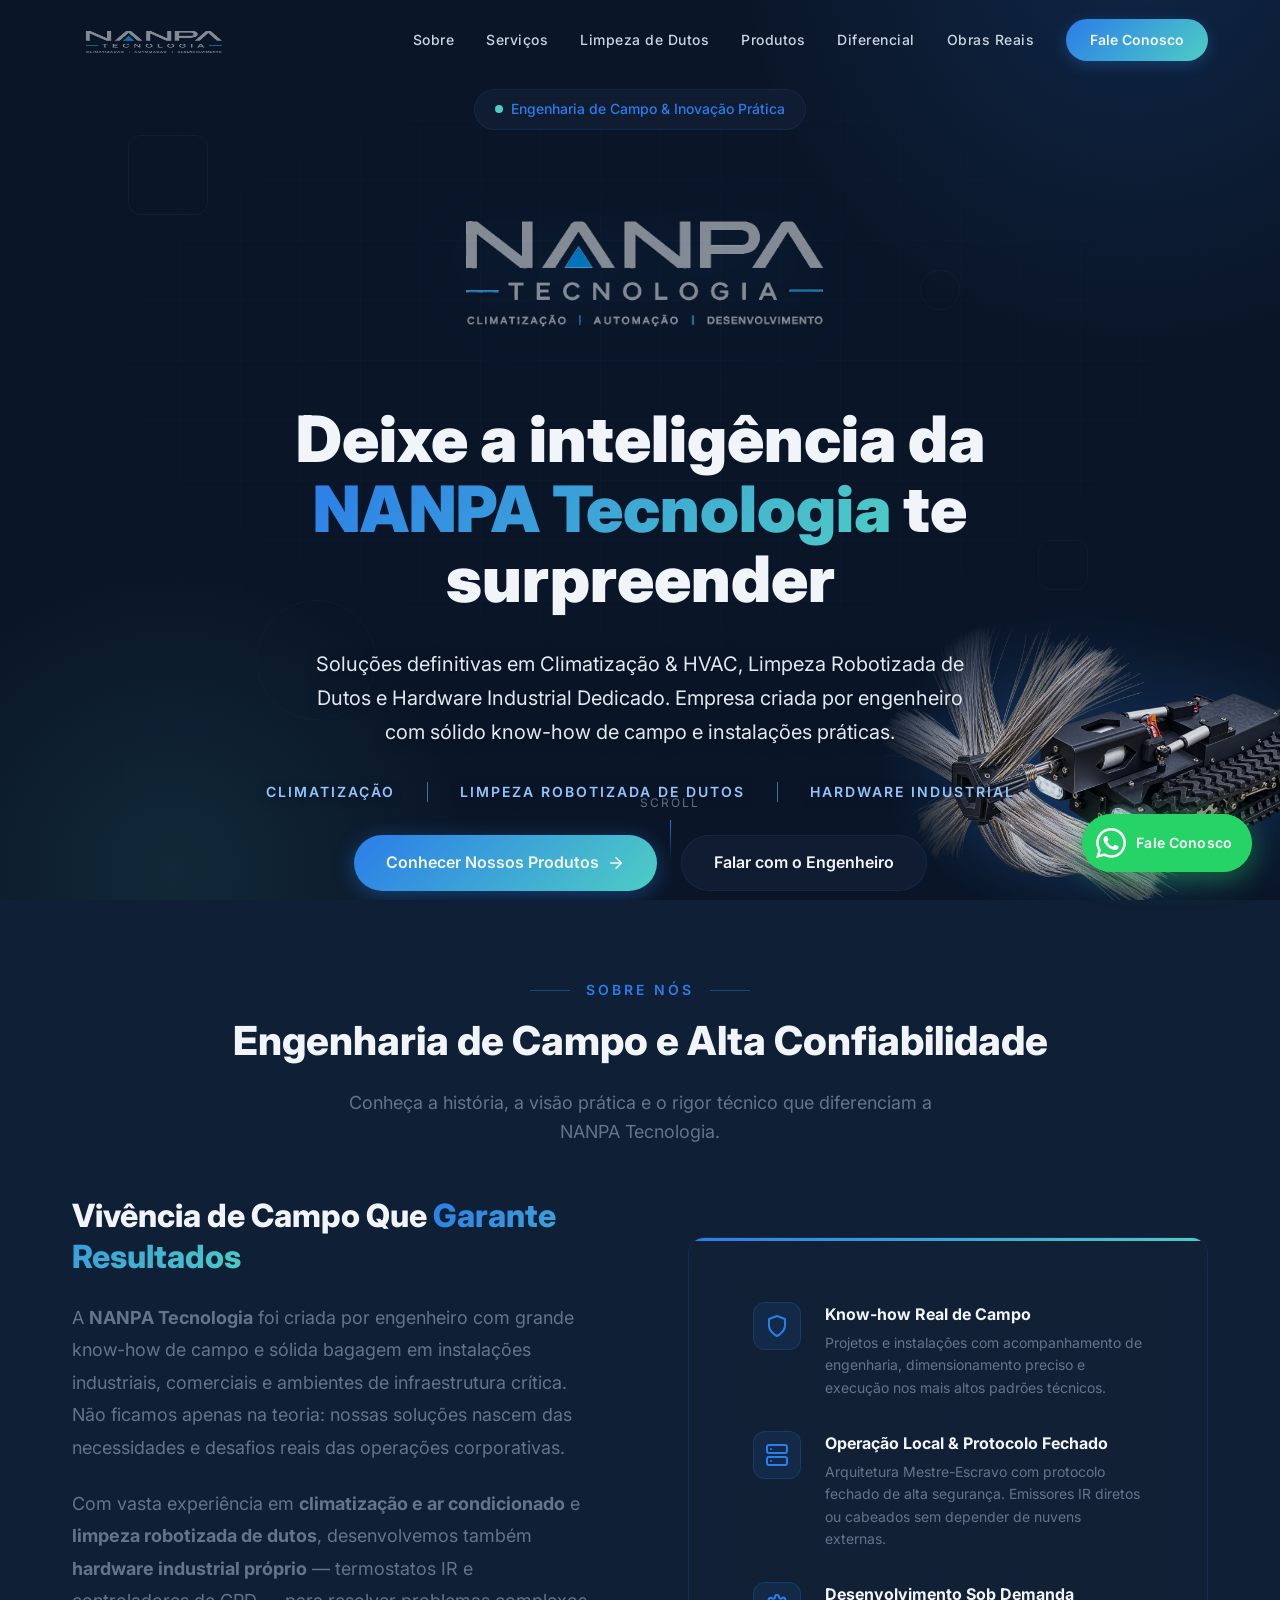
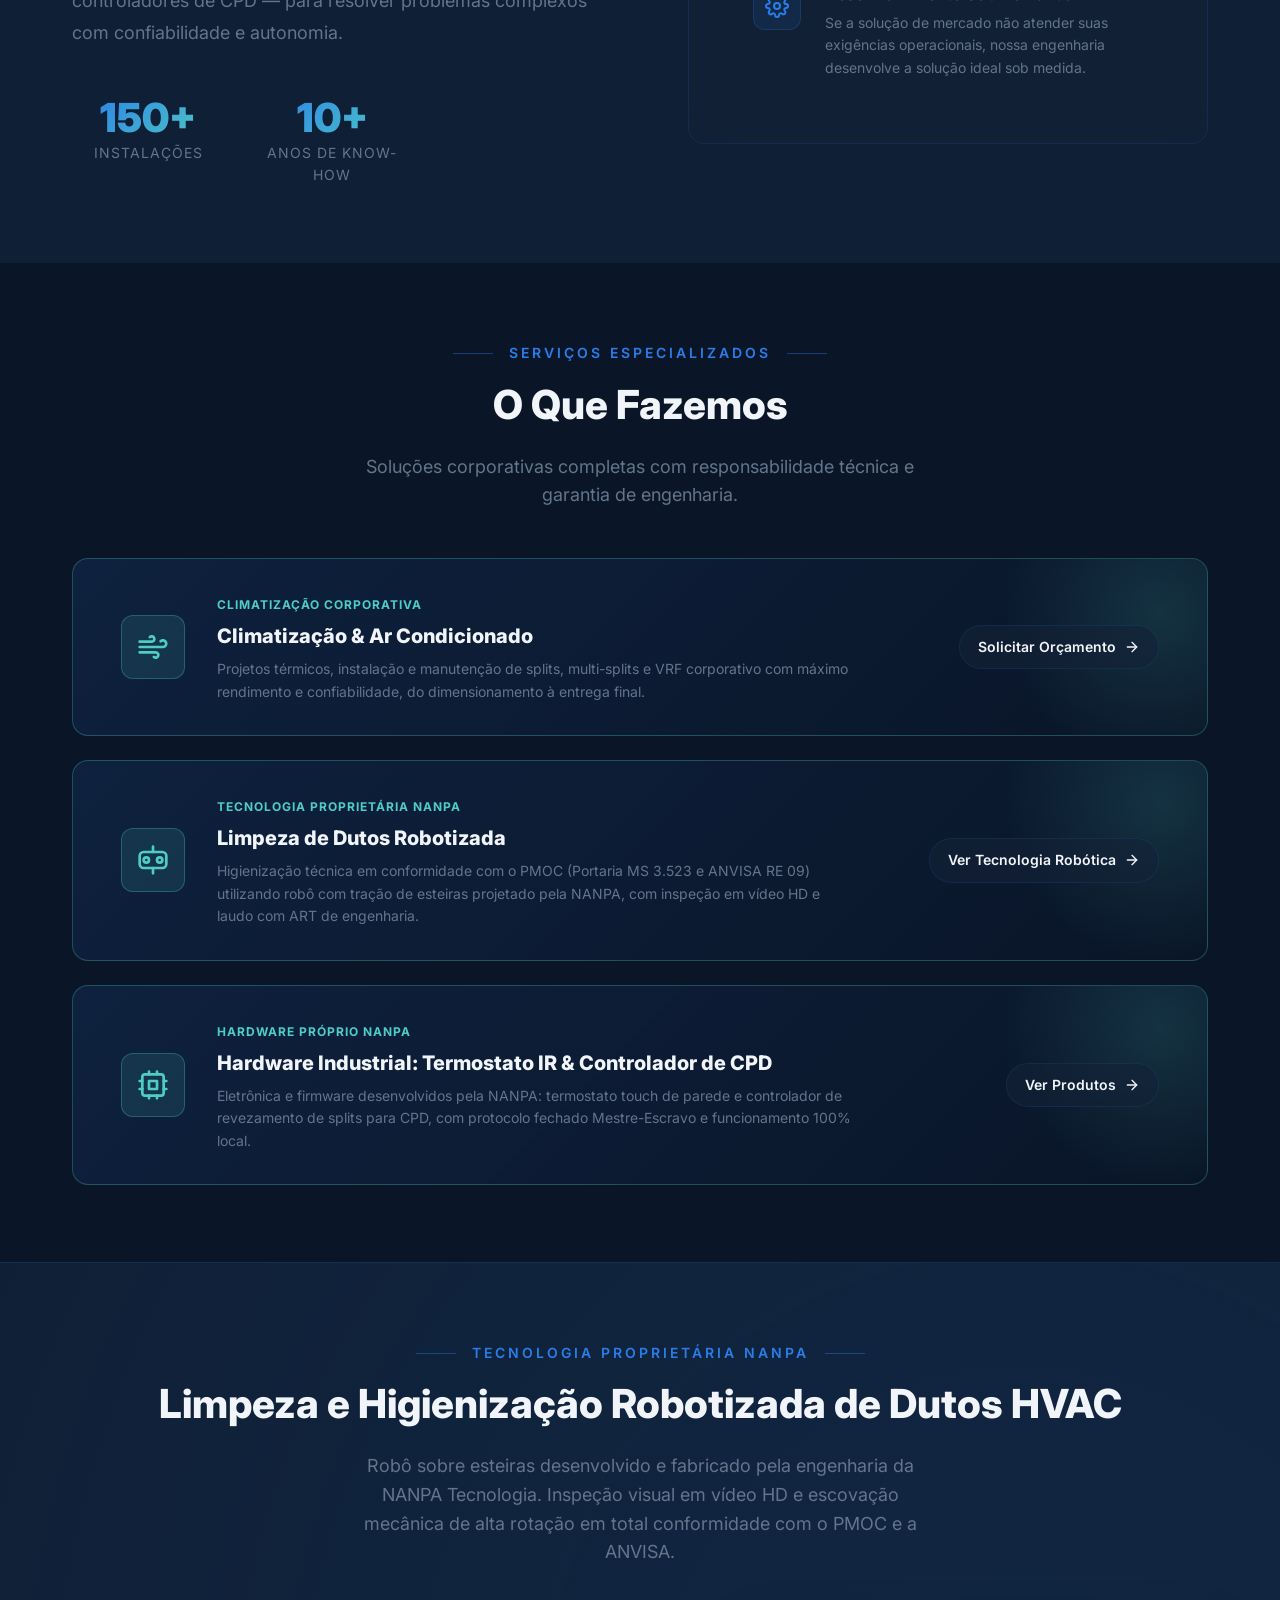
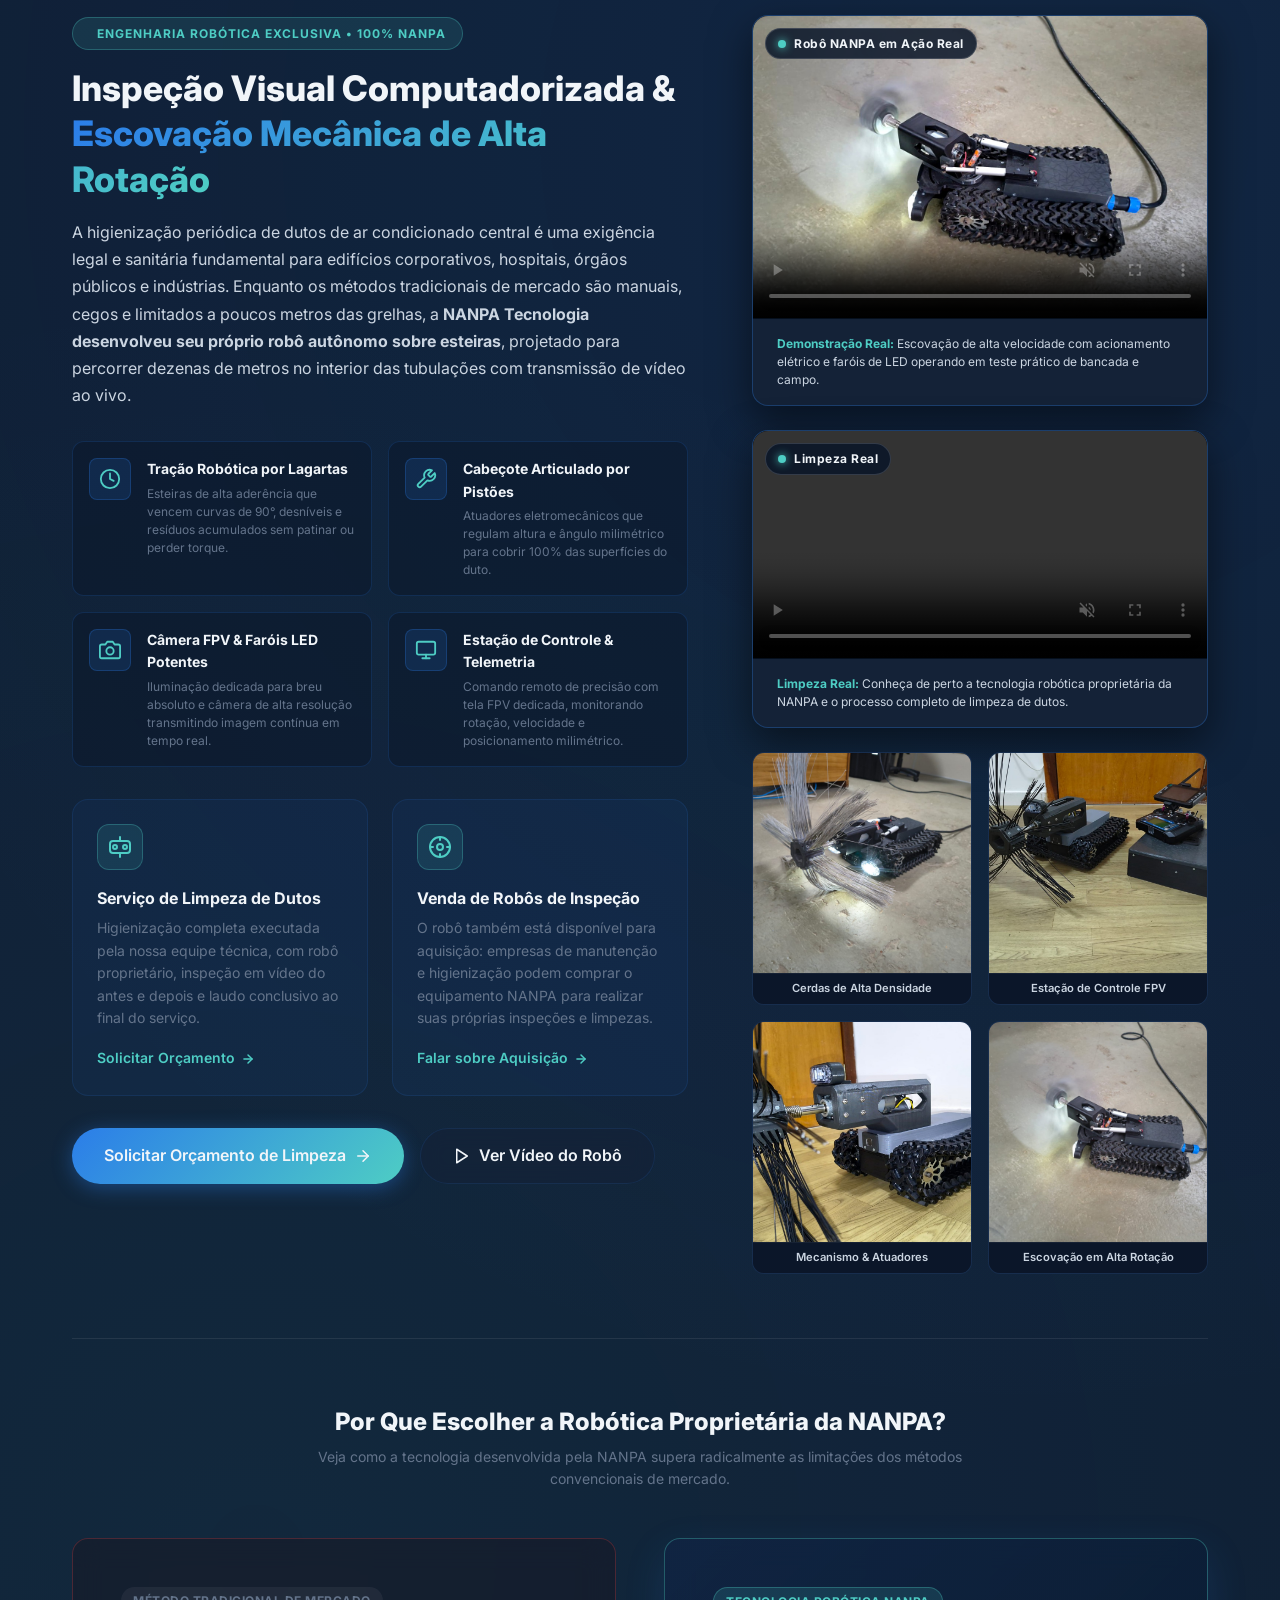
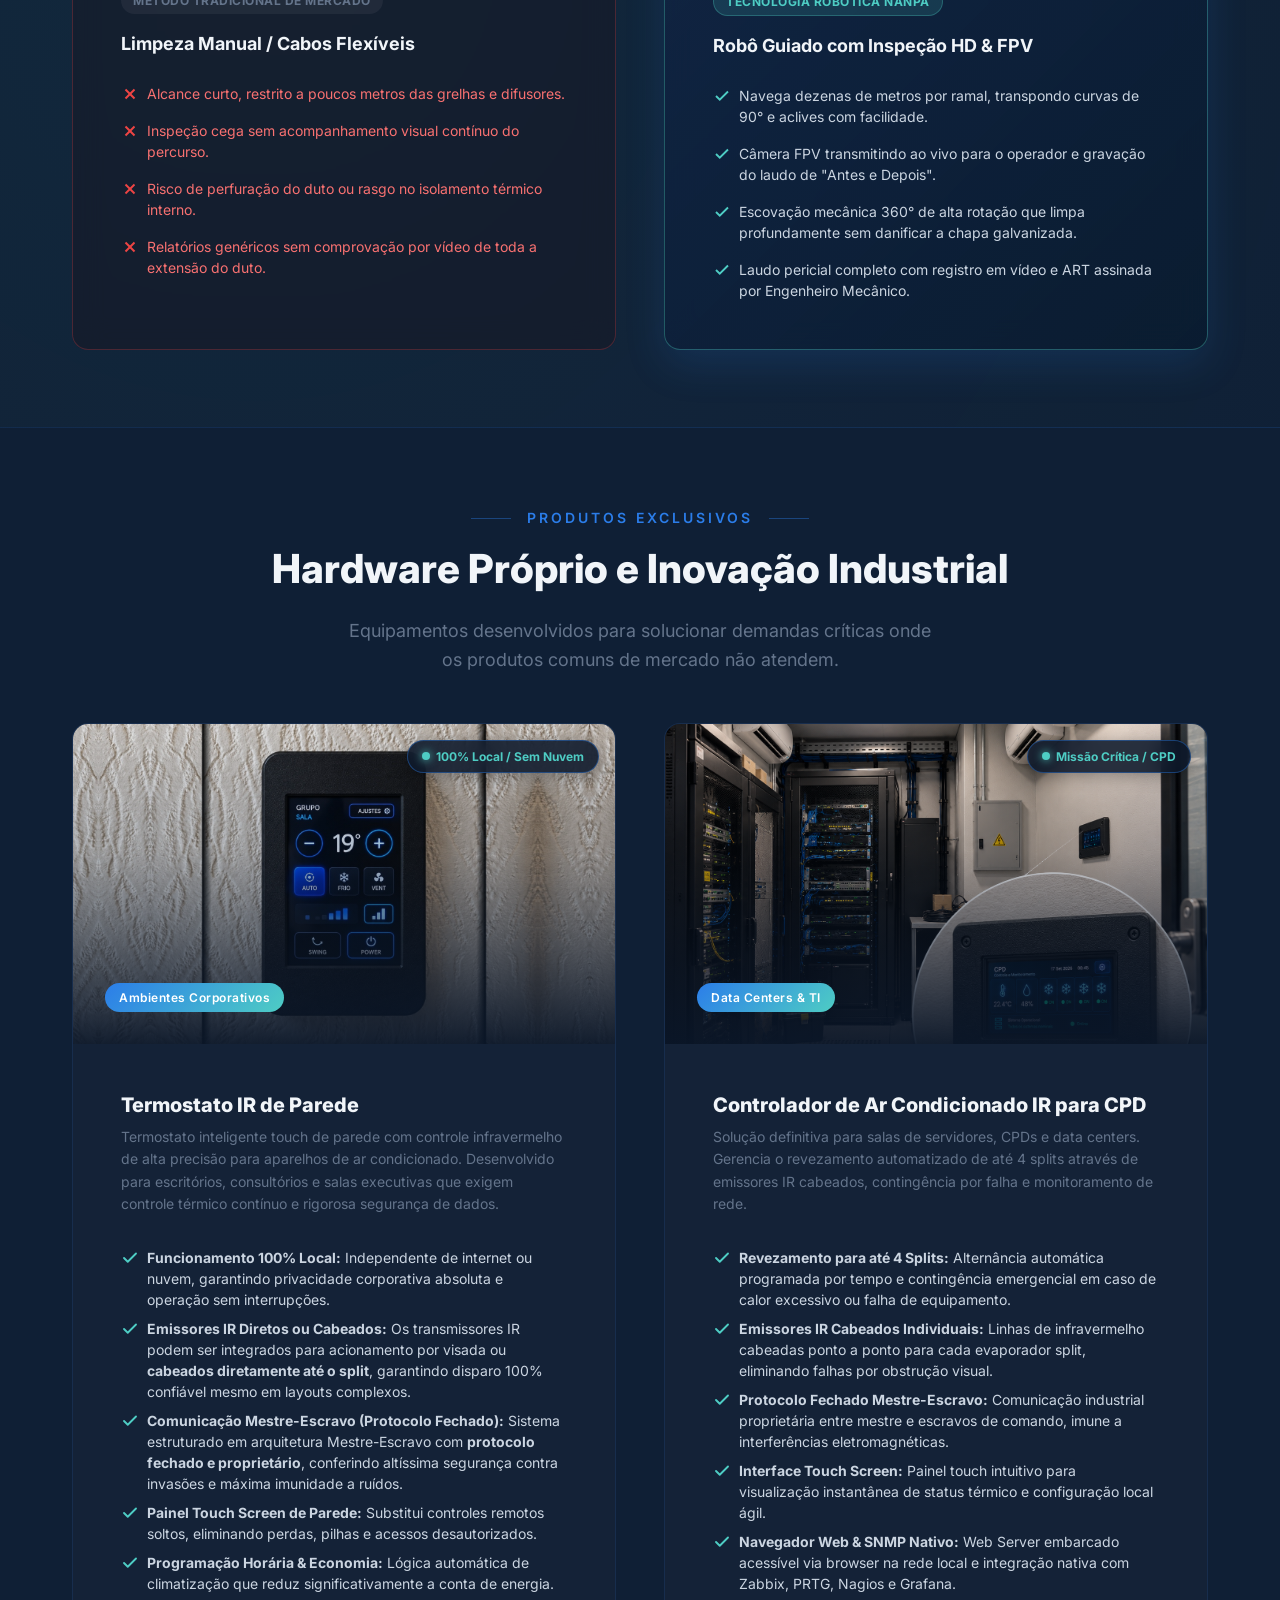
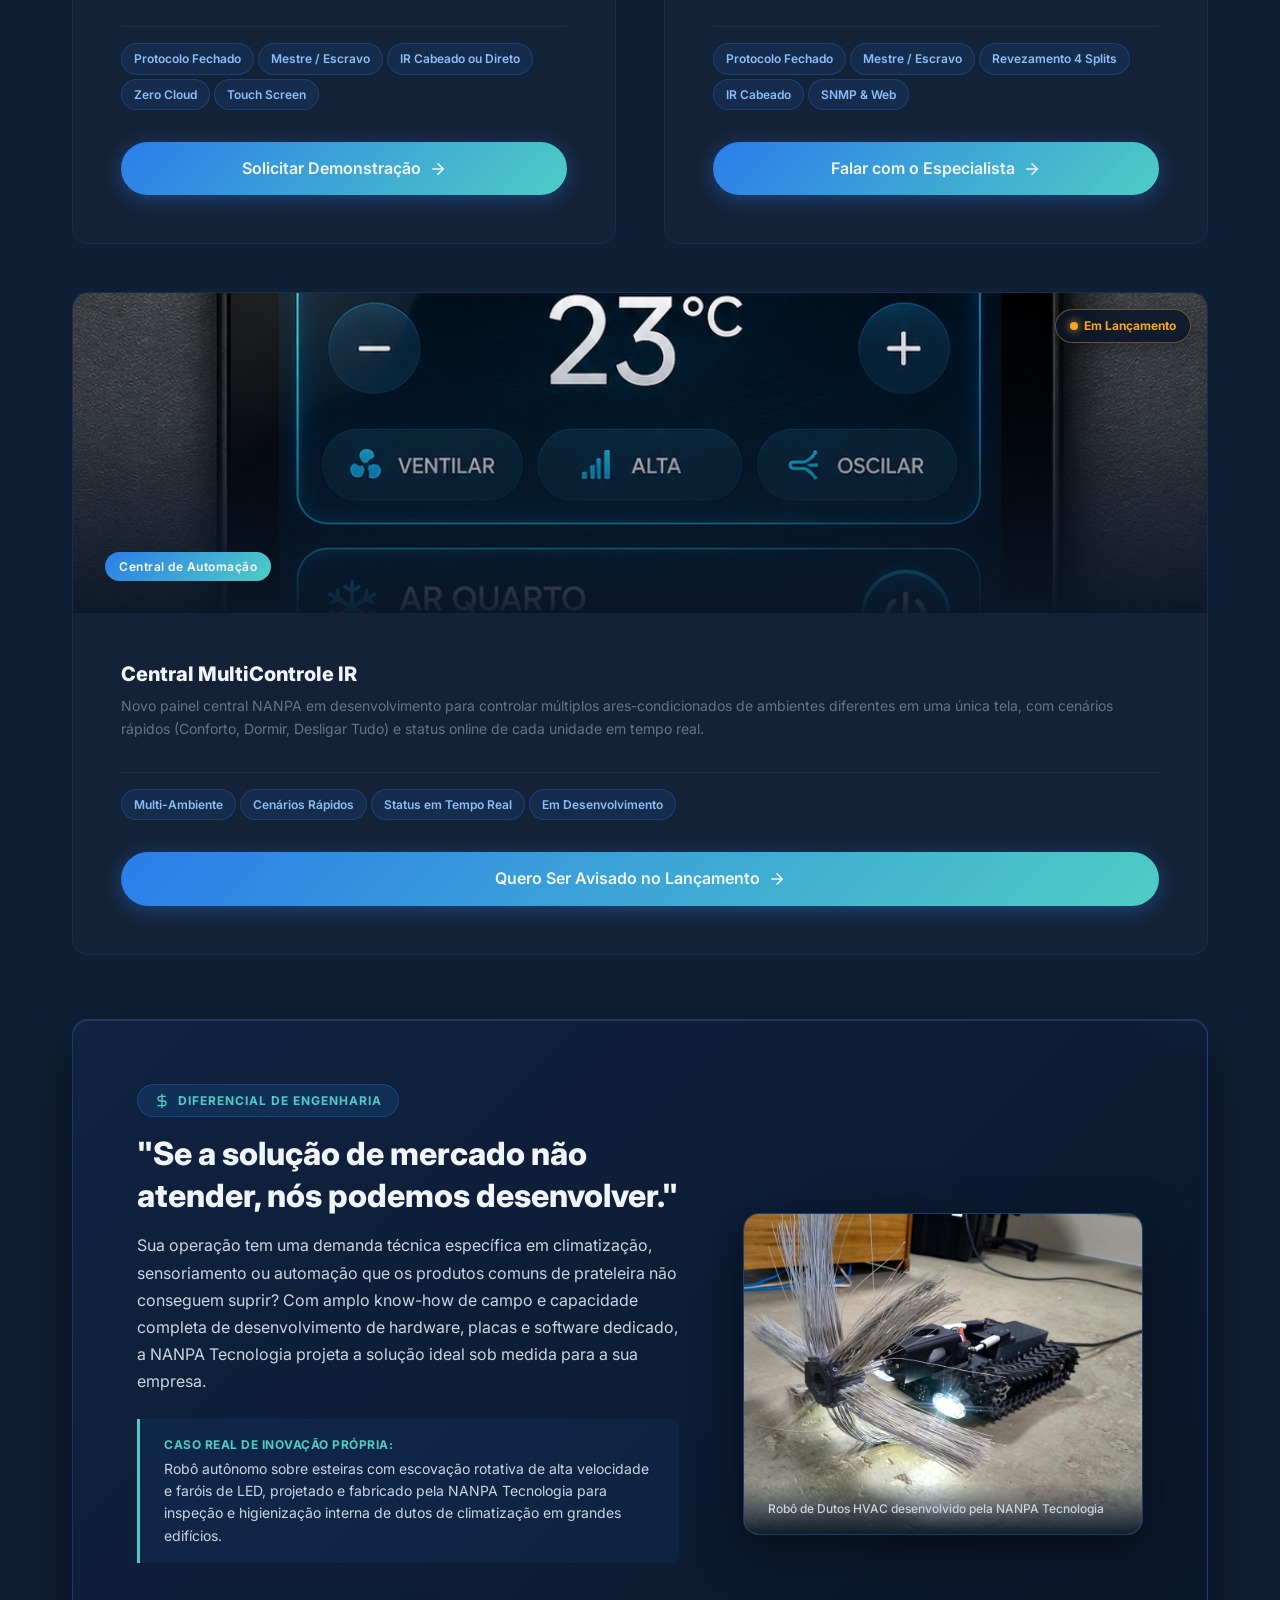
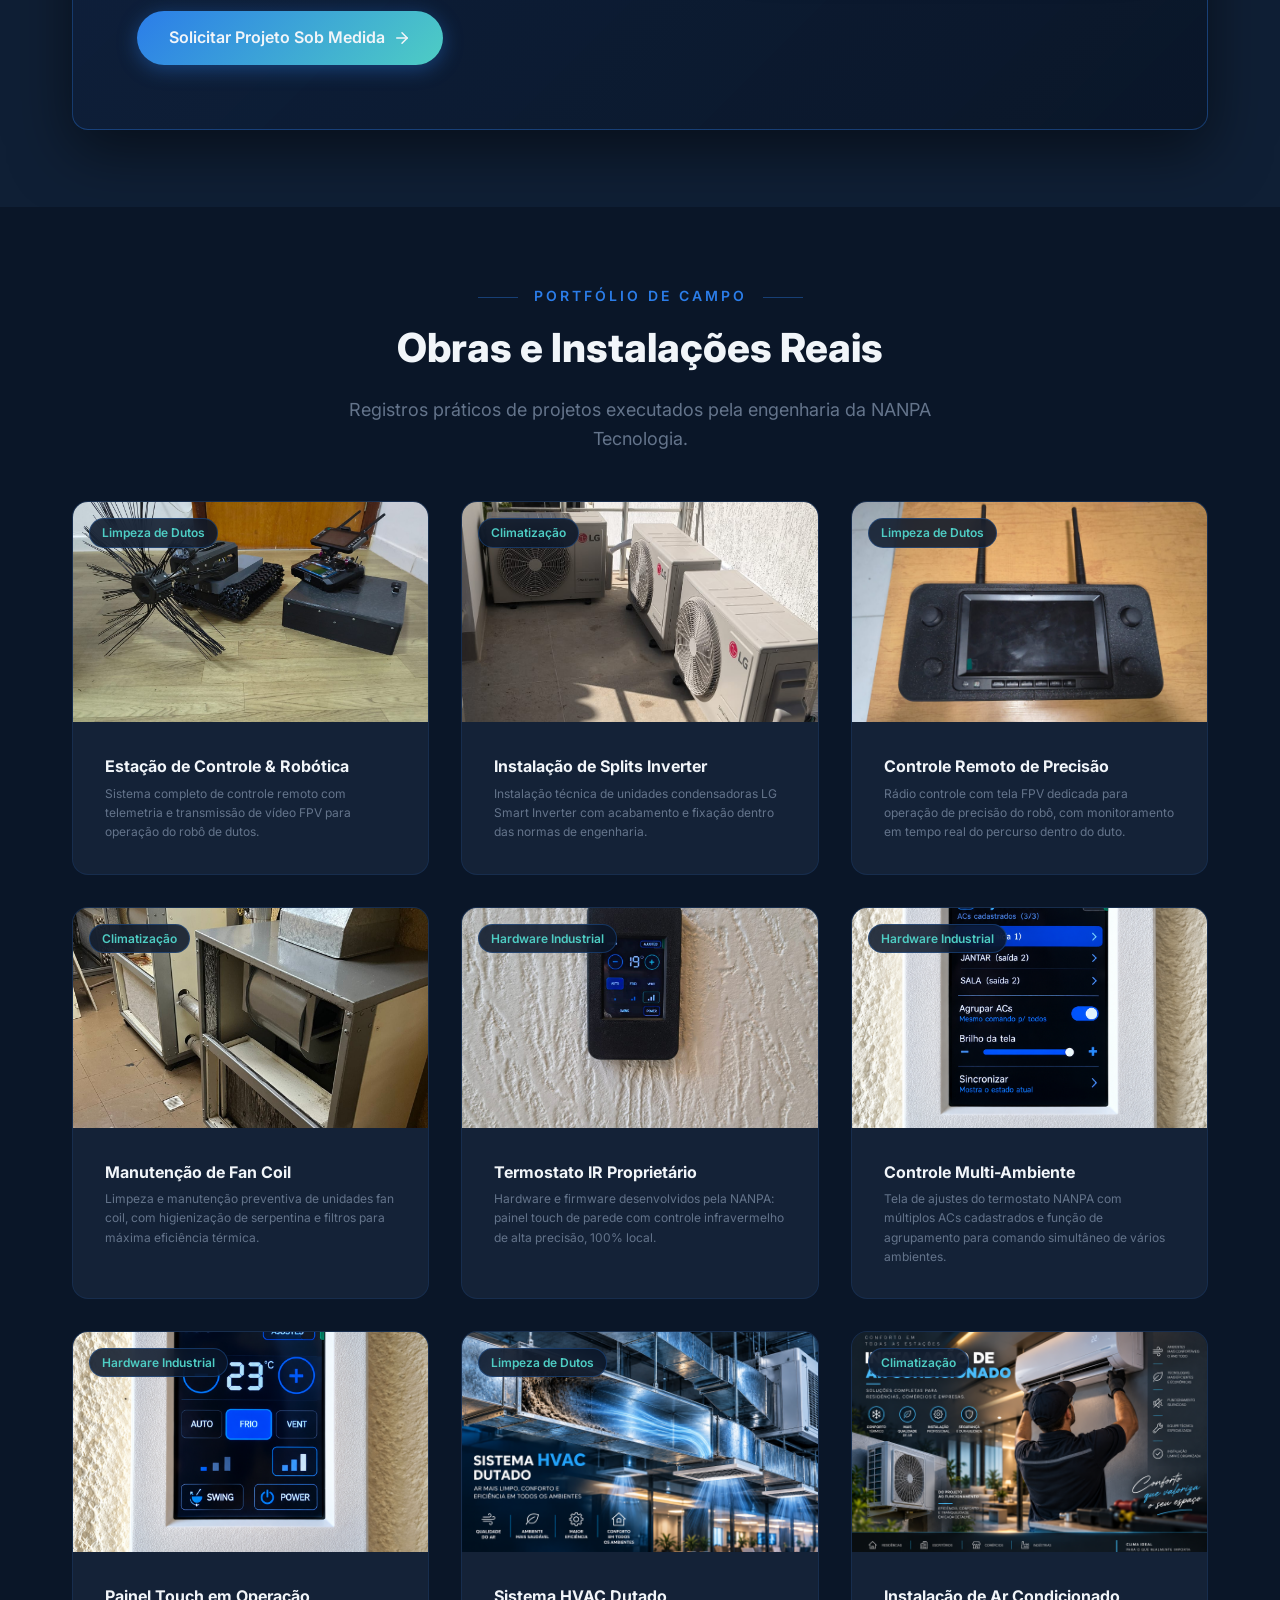
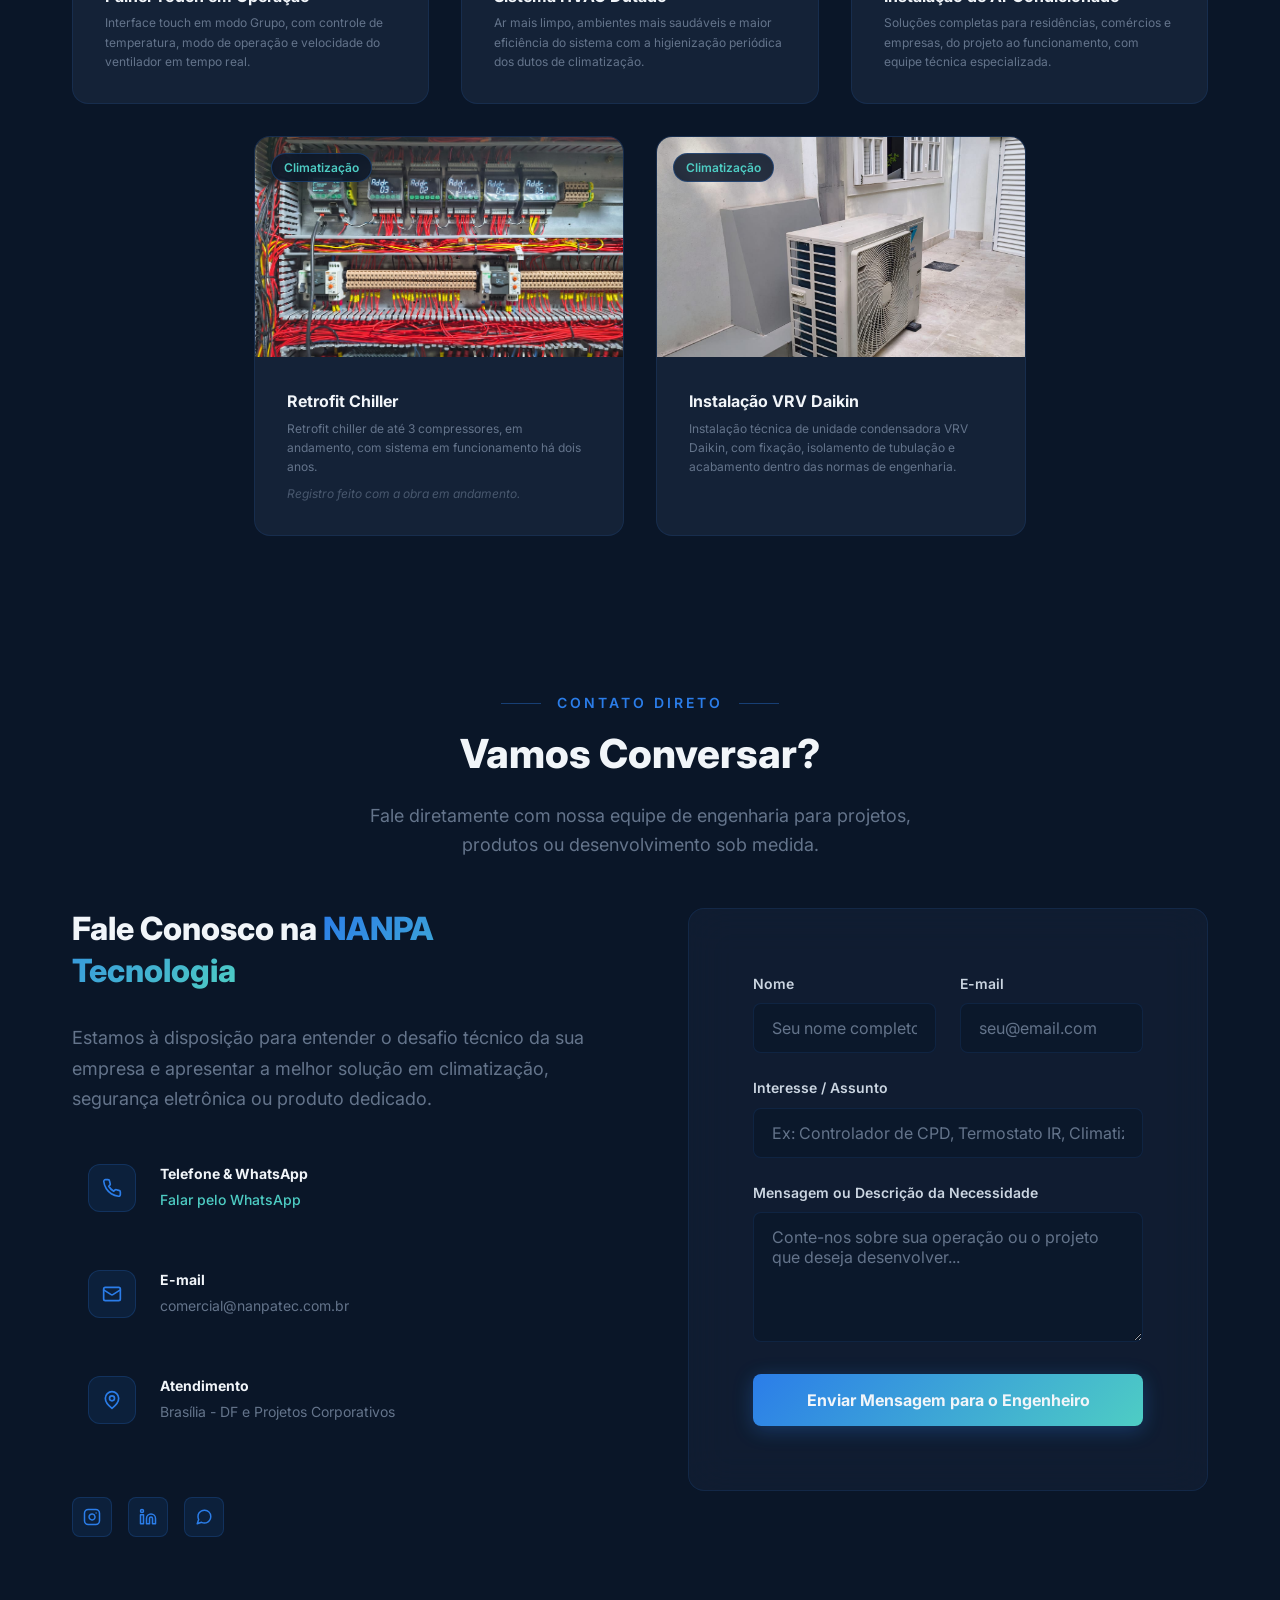
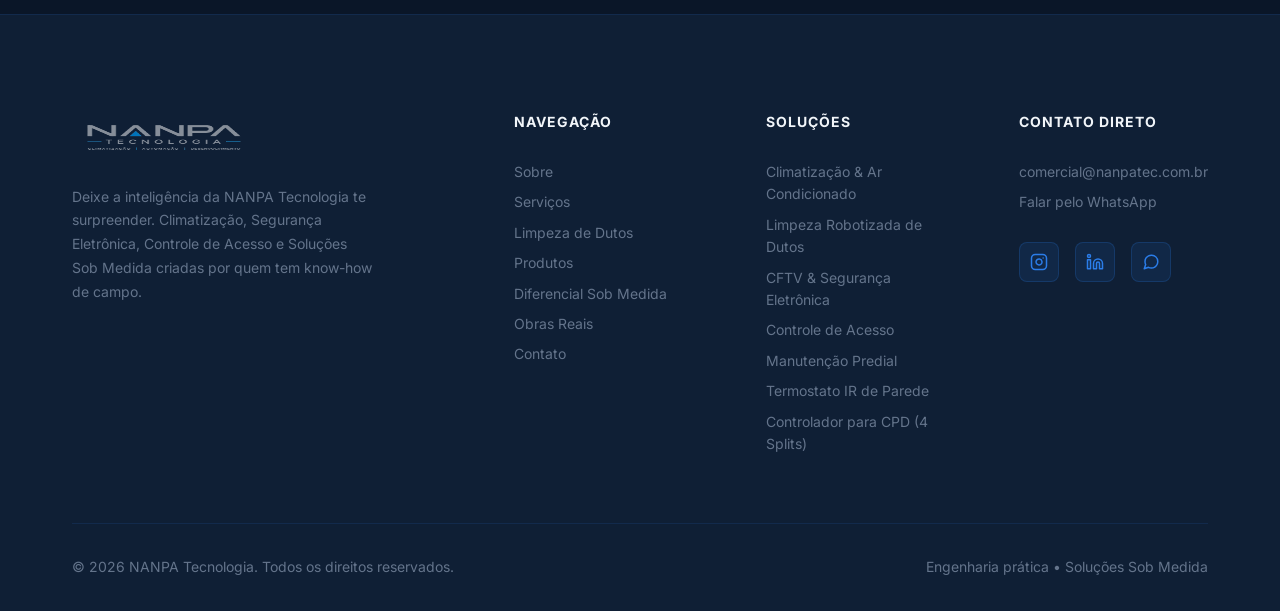
==== index.html @ 81ac4829 "fix: resolve clique no WhatsApp e garante recarregamento sem cache - index.html: adiciona cache-bust" ====
<!DOCTYPE html>
<html lang="pt-BR">
<head>
    <meta charset="UTF-8">
    <meta name="viewport" content="width=device-width, initial-scale=1.0">
    <title>NANPA Tecnologia | Climatização, Automação e Soluções Sob Medida</title>
    <meta name="description" content="NANPA Tecnologia — Climatização, Limpeza Robotizada de Dutos (PMOC), CFTV, Controle de Acesso, Automação Predial e Produtos Eletrônicos Dedicados. Soluções criadas por engenheiro com amplo know-how de campo.">
    <meta name="keywords" content="limpeza de dutos, limpeza robotizada de dutos, PMOC ar condicionado, higienização dutos ANVISA, climatização, termostato IR parede, revezamento split CPD, CFTV, controle de acesso, NANPA Tecnologia">

    <!-- Open Graph -->
    <meta property="og:title" content="NANPA Tecnologia | Climatização, Automação e Soluções Sob Medida">
    <meta property="og:description" content="Deixe a inteligência da NANPA Tecnologia te surpreender. Produtos dedicados e engenharia com know-how prático de campo.">
    <meta property="og:type" content="website">
    <meta property="og:image" content="assets/img/logo.png">

    <!-- Fonts -->
    <link rel="preconnect" href="https://fonts.googleapis.com">
    <link rel="preconnect" href="https://fonts.gstatic.com" crossorigin>
    <link href="https://fonts.googleapis.com/css2?family=Inter:wght@300;400;500;600;700;800;900&display=swap" rel="stylesheet">

    <!-- Favicon -->
    <link rel="icon" href="assets/img/logo.png" type="image/png">

    <!-- Google reCAPTCHA v3: a site key (pública) é lida pelo JS em tempo de execução.
         Substitua o valor abaixo pela sua site key real gerada no painel do Google.
         A SECRET KEY jamais deve aparecer aqui — ela vive apenas no servidor (whatsapp.env).
         Painel: https://www.google.com/recaptcha/admin → Create → reCAPTCHA v3
         Domínio a registrar: nanpatec.com.br -->
    <meta name="recaptcha-sitekey" content="6Lcwec4tAAAAAKurwTqKWwbZJPSHu0DMRDupl4bo">
    <link rel="preconnect" href="https://www.google.com" crossorigin>
    <link rel="preconnect" href="https://www.gstatic.com" crossorigin>
    <link rel="dns-prefetch" href="https://www.google.com">
    <link rel="dns-prefetch" href="https://www.gstatic.com">

    <!-- Stylesheet -->
    <link rel="stylesheet" href="css/style.css?v=2.2.0">
</head>
<body>

    <!-- ========== Navigation ========== -->
    <nav class="navbar" id="navbar">
        <div class="container">
            <a href="#hero" class="nav-logo">
                <img src="assets/img/logo_dark.png" alt="NANPA Tecnologia" width="160" height="45">
            </a>
            <div class="nav-menu" id="nav-menu">
                <a href="#sobre" class="nav-link">Sobre</a>
                <a href="#servicos" class="nav-link">Serviços</a>
                <a href="#limpeza-dutos" class="nav-link">Limpeza de Dutos</a>
                <a href="#produtos" class="nav-link">Produtos</a>
                <a href="#diferencial" class="nav-link">Diferencial</a>
                <a href="#obras" class="nav-link">Obras Reais</a>
                <a href="#contato" class="nav-cta">Fale Conosco</a>
            </div>
            <button class="nav-toggle" id="nav-toggle" aria-label="Abrir menu de navegação">
                <span></span>
                <span></span>
                <span></span>
            </button>
        </div>
    </nav>

    <!-- ========== Hero ========== -->
    <section class="hero" id="hero">
        <div class="hero-bg">
            <div class="hero-grid"></div>
        </div>
        <div class="hero-shapes">
            <div class="hero-shape"></div>
            <div class="hero-shape"></div>
            <div class="hero-shape"></div>
            <div class="hero-shape"></div>
        </div>
        <div class="hero-robot">
            <img src="assets/img/robo_duto_cutout.png" alt="Robô de Limpeza de Dutos NANPA Tecnologia" loading="eager">
        </div>
        <div class="container">
            <div class="hero-badge">
                <span class="dot"></span>
                Engenharia de Campo & Inovação Prática
            </div>
            <img src="assets/img/logo_dark.png" alt="NANPA Tecnologia" class="hero-logo">
            <h1>Deixe a inteligência da <span class="gradient-text">NANPA Tecnologia</span> te surpreender</h1>
            <p class="hero-subtitle">Soluções definitivas em Climatização & HVAC, Limpeza Robotizada de Dutos e Hardware Industrial Dedicado. Empresa criada por engenheiro com sólido know-how de campo e instalações práticas.</p>
            <div class="hero-services">
                <span>Climatização</span>
                <span class="divider"></span>
                <span>Limpeza Robotizada de Dutos</span>
                <span class="divider"></span>
                <span>Hardware Industrial</span>
            </div>
            <div class="hero-cta-group">
                <a href="#produtos" class="btn btn-primary">
                    <span>Conhecer Nossos Produtos</span>
                    <svg viewBox="0 0 24 24" width="18" height="18" fill="none" stroke="currentColor" stroke-width="2" stroke-linecap="round" stroke-linejoin="round"><path d="M5 12h14"/><path d="m12 5 7 7-7 7"/></svg>
                </a>
                <a href="#contato" class="btn btn-outline">Falar com o Engenheiro</a>
            </div>
        </div>
        <div class="hero-scroll">
            <span>Scroll</span>
            <div class="scroll-line"></div>
        </div>
    </section>

    <!-- ========== Marcas Integradas ========== -->
    <!-- ========== About ========== -->
    <section class="about section" id="sobre">
        <div class="container">
            <div class="section-header reveal">
                <span class="section-label">Sobre Nós</span>
                <h2 class="section-title">Engenharia de Campo e Alta Confiabilidade</h2>
                <p class="section-subtitle">Conheça a história, a visão prática e o rigor técnico que diferenciam a NANPA Tecnologia.</p>
            </div>
            <div class="about-grid">
                <div class="about-content reveal-left">
                    <h3>Vivência de Campo Que <span class="gradient-text">Garante Resultados</span></h3>
                    <p>A <strong>NANPA Tecnologia</strong> foi criada por engenheiro com grande know-how de campo e sólida bagagem em instalações industriais, comerciais e ambientes de infraestrutura crítica. Não ficamos apenas na teoria: nossas soluções nascem das necessidades e desafios reais das operações corporativas.</p>
                    <p>Com vasta experiência em <strong>climatização e ar condicionado</strong> e <strong>limpeza robotizada de dutos</strong>, desenvolvemos também <strong>hardware industrial próprio</strong> — termostatos IR e controladores de CPD — para resolver problemas complexos com confiabilidade e autonomia.</p>
                    <div class="about-stats">
                        <div class="stat-item">
                            <div class="stat-number" data-target="150" data-suffix="+">0</div>
                            <div class="stat-label">Instalações</div>
                        </div>
                        <div class="stat-item">
                            <div class="stat-number" data-target="10" data-suffix="+">0</div>
                            <div class="stat-label">Anos de Know-how</div>
                        </div>
                    </div>
                </div>
                <div class="about-visual reveal-right">
                    <div class="about-card">
                        <div class="about-features">
                            <div class="about-feature">
                                <div class="about-feature-icon">
                                    <!-- Shield icon -->
                                    <svg viewBox="0 0 24 24" fill="none" stroke="currentColor" stroke-width="2" stroke-linecap="round" stroke-linejoin="round"><path d="M12 22s8-4 8-10V5l-8-3-8 3v7c0 6 8 10 8 10z"/></svg>
                                </div>
                                <div>
                                    <h4>Know-how Real de Campo</h4>
                                    <p>Projetos e instalações com acompanhamento de engenharia, dimensionamento preciso e execução nos mais altos padrões técnicos.</p>
                                </div>
                            </div>
                            <div class="about-feature">
                                <div class="about-feature-icon">
                                    <!-- Server / Local icon -->
                                    <svg viewBox="0 0 24 24" fill="none" stroke="currentColor" stroke-width="2" stroke-linecap="round" stroke-linejoin="round"><rect x="2" y="2" width="20" height="8" rx="2" ry="2"/><rect x="2" y="14" width="20" height="8" rx="2" ry="2"/><line x1="6" y1="6" x2="6.01" y2="6"/><line x1="6" y1="18" x2="6.01" y2="18"/></svg>
                                </div>
                                <div>
                                    <h4>Operação Local & Protocolo Fechado</h4>
                                    <p>Arquitetura Mestre-Escravo com protocolo fechado de alta segurança. Emissores IR diretos ou cabeados sem depender de nuvens externas.</p>
                                </div>
                            </div>
                            <div class="about-feature">
                                <div class="about-feature-icon">
                                    <!-- Custom Engineering icon -->
                                    <svg viewBox="0 0 24 24" fill="none" stroke="currentColor" stroke-width="2" stroke-linecap="round" stroke-linejoin="round"><circle cx="12" cy="12" r="3"/><path d="M19.4 15a1.65 1.65 0 0 0 .33 1.82l.06.06a2 2 0 0 1 0 2.83 2 2 0 0 1-2.83 0l-.06-.06a1.65 1.65 0 0 0-1.82-.33 1.65 1.65 0 0 0-1 1.51V21a2 2 0 0 1-2 2 2 2 0 0 1-2-2v-.09A1.65 1.65 0 0 0 9 19.4a1.65 1.65 0 0 0-1.82.33l-.06.06a2 2 0 0 1-2.83 0 2 2 0 0 1 0-2.83l.06-.06a1.65 1.65 0 0 0 .33-1.82 1.65 1.65 0 0 0-1.51-1H3a2 2 0 0 1-2-2 2 2 0 0 1 2-2h.09A1.65 1.65 0 0 0 4.6 9a1.65 1.65 0 0 0-.33-1.82l-.06-.06a2 2 0 0 1 0-2.83 2 2 0 0 1 2.83 0l.06.06a1.65 1.65 0 0 0 1.82.33H9a1.65 1.65 0 0 0 1-1.51V3a2 2 0 0 1 2-2 2 2 0 0 1 2 2v.09a1.65 1.65 0 0 0 1 1.51 1.65 1.65 0 0 0 1.82-.33l.06-.06a2 2 0 0 1 2.83 0 2 2 0 0 1 0 2.83l-.06.06a1.65 1.65 0 0 0-.33 1.82V9a1.65 1.65 0 0 0 1.51 1H21a2 2 0 0 1 2 2 2 2 0 0 1-2 2h-.09a1.65 1.65 0 0 0-1.51 1z"/></svg>
                                </div>
                                <div>
                                    <h4>Desenvolvimento Sob Demanda</h4>
                                    <p>Se a solução de mercado não atender suas exigências operacionais, nossa engenharia desenvolve a solução ideal sob medida.</p>
                                </div>
                            </div>
                        </div>
                    </div>
                </div>
            </div>
        </div>
    </section>

    <!-- ========== Services ========== -->
    <section class="section" id="servicos">
        <div class="container">
            <div class="section-header reveal">
                <span class="section-label">Serviços Especializados</span>
                <h2 class="section-title">O Que Fazemos</h2>
                <p class="section-subtitle">Soluções corporativas completas com responsabilidade técnica e garantia de engenharia.</p>
            </div>
            <!-- Climatização — Banner de Destaque -->
            <a href="#contato" class="service-featured reveal">
                <div class="service-featured-icon">
                    <svg viewBox="0 0 24 24" fill="none" stroke="currentColor" stroke-width="2" stroke-linecap="round" stroke-linejoin="round">
                        <path d="M17.7 7.7a2.5 2.5 0 1 1 1.8 4.3H2"/>
                        <path d="M9.6 4.6A2 2 0 1 1 11 8H2"/>
                        <path d="M12.6 19.4A2 2 0 1 0 14 16H2"/>
                    </svg>
                </div>
                <div class="service-featured-content">
                    <span class="service-featured-label">Climatização Corporativa</span>
                    <h3>Climatização & Ar Condicionado</h3>
                    <p>Projetos térmicos, instalação e manutenção de splits, multi-splits e VRF corporativo com máximo rendimento e confiabilidade, do dimensionamento à entrega final.</p>
                </div>
                <div class="service-featured-arrow">
                    <span>Solicitar Orçamento</span>
                    <svg viewBox="0 0 24 24" width="16" height="16" fill="none" stroke="currentColor" stroke-width="2" stroke-linecap="round" stroke-linejoin="round"><path d="M5 12h14"/><path d="m12 5 7 7-7 7"/></svg>
                </div>
            </a>

            <!-- Limpeza Robotizada de Dutos (PMOC) — Banner de Destaque -->
            <a href="#limpeza-dutos" class="service-featured reveal">
                <div class="service-featured-icon">
                    <svg viewBox="0 0 24 24" fill="none" stroke="currentColor" stroke-width="2" stroke-linecap="round" stroke-linejoin="round">
                        <rect x="2" y="6" width="20" height="12" rx="3"/>
                        <circle cx="7" cy="12" r="2"/>
                        <circle cx="17" cy="12" r="2"/>
                        <path d="M12 2v4M12 18v4"/>
                    </svg>
                </div>
                <div class="service-featured-content">
                    <span class="service-featured-label">Tecnologia Proprietária NANPA</span>
                    <h3>Limpeza de Dutos Robotizada</h3>
                    <p>Higienização técnica em conformidade com o PMOC (Portaria MS 3.523 e ANVISA RE 09) utilizando robô com tração de esteiras projetado pela NANPA, com inspeção em vídeo HD e laudo com ART de engenharia.</p>
                </div>
                <div class="service-featured-arrow">
                    <span>Ver Tecnologia Robótica</span>
                    <svg viewBox="0 0 24 24" width="16" height="16" fill="none" stroke="currentColor" stroke-width="2" stroke-linecap="round" stroke-linejoin="round"><path d="M5 12h14"/><path d="m12 5 7 7-7 7"/></svg>
                </div>
            </a>

            <!-- Hardware Industrial — Banner de Destaque -->
            <a href="#produtos" class="service-featured reveal">
                <div class="service-featured-icon">
                    <svg viewBox="0 0 24 24" fill="none" stroke="currentColor" stroke-width="2" stroke-linecap="round" stroke-linejoin="round">
                        <rect x="4" y="4" width="16" height="16" rx="2"/>
                        <rect x="9" y="9" width="6" height="6"/>
                        <path d="M9 2v2M15 2v2M9 20v2M15 20v2M2 9h2M2 15h2M20 9h2M20 15h2"/>
                    </svg>
                </div>
                <div class="service-featured-content">
                    <span class="service-featured-label">Hardware Próprio NANPA</span>
                    <h3>Hardware Industrial: Termostato IR & Controlador de CPD</h3>
                    <p>Eletrônica e firmware desenvolvidos pela NANPA: termostato touch de parede e controlador de revezamento de splits para CPD, com protocolo fechado Mestre-Escravo e funcionamento 100% local.</p>
                </div>
                <div class="service-featured-arrow">
                    <span>Ver Produtos</span>
                    <svg viewBox="0 0 24 24" width="16" height="16" fill="none" stroke="currentColor" stroke-width="2" stroke-linecap="round" stroke-linejoin="round"><path d="M5 12h14"/><path d="m12 5 7 7-7 7"/></svg>
                </div>
            </a>
        </div>
    </section>

    <!-- ========== Limpeza de Dutos Robotizada ========== -->
    <section class="duct-cleaning-section section" id="limpeza-dutos">
        <div class="container">
            <div class="section-header reveal">
                <span class="section-label">Tecnologia Proprietária NANPA</span>
                <h2 class="section-title">Limpeza e Higienização Robotizada de Dutos HVAC</h2>
                <p class="section-subtitle">Robô sobre esteiras desenvolvido e fabricado pela engenharia da NANPA Tecnologia. Inspeção visual em vídeo HD e escovação mecânica de alta rotação em total conformidade com o PMOC e a ANVISA.</p>
            </div>

            <!-- Spotlight Grid -->
            <div class="duct-spotlight reveal">
                <div class="duct-info">
                    <div class="duct-tech-badge">
                        <span class="pulse-dot"></span>
                        Engenharia Robótica Exclusiva &bull; 100% NANPA
                    </div>
                    <h3>Inspeção Visual Computadorizada & <span class="gradient-text">Escovação Mecânica de Alta Rotação</span></h3>
                    <p class="duct-lead">
                        A higienização periódica de dutos de ar condicionado central é uma exigência legal e sanitária fundamental para edifícios corporativos, hospitais, órgãos públicos e indústrias. Enquanto os métodos tradicionais de mercado são manuais, cegos e limitados a poucos metros das grelhas, a <strong>NANPA Tecnologia desenvolveu seu próprio robô autônomo sobre esteiras</strong>, projetado para percorrer dezenas de metros no interior das tubulações com transmissão de vídeo ao vivo.
                    </p>

                    <!-- Tech Pillars Grid -->
                    <div class="duct-pillars">
                        <div class="duct-pillar-item">
                            <div class="pillar-icon">
                                <svg width="22" height="22" viewBox="0 0 24 24" fill="none" stroke="currentColor" stroke-width="2" stroke-linecap="round" stroke-linejoin="round">
                                    <circle cx="12" cy="12" r="10"/>
                                    <path d="M12 6v6l4 2"/>
                                </svg>
                            </div>
                            <div>
                                <h4>Tração Robótica por Lagartas</h4>
                                <p>Esteiras de alta aderência que vencem curvas de 90°, desníveis e resíduos acumulados sem patinar ou perder torque.</p>
                            </div>
                        </div>

                        <div class="duct-pillar-item">
                            <div class="pillar-icon">
                                <svg width="22" height="22" viewBox="0 0 24 24" fill="none" stroke="currentColor" stroke-width="2" stroke-linecap="round" stroke-linejoin="round">
                                    <path d="M14.7 6.3a1 1 0 0 0 0 1.4l1.6 1.6a1 1 0 0 0 1.4 0l3.77-3.77a6 6 0 0 1-7.94 7.94l-6.91 6.91a2.12 2.12 0 0 1-3-3l6.91-6.91a6 6 0 0 1 7.94-7.94l-3.76 3.76z"/>
                                </svg>
                            </div>
                            <div>
                                <h4>Cabeçote Articulado por Pistões</h4>
                                <p>Atuadores eletromecânicos que regulam altura e ângulo milimétrico para cobrir 100% das superfícies do duto.</p>
                            </div>
                        </div>

                        <div class="duct-pillar-item">
                            <div class="pillar-icon">
                                <svg width="22" height="22" viewBox="0 0 24 24" fill="none" stroke="currentColor" stroke-width="2" stroke-linecap="round" stroke-linejoin="round">
                                    <path d="M23 19a2 2 0 0 1-2 2H3a2 2 0 0 1-2-2V8a2 2 0 0 1 2-2h4l2-3h6l2 3h4a2 2 0 0 1 2 2z"/>
                                    <circle cx="12" cy="13" r="4"/>
                                </svg>
                            </div>
                            <div>
                                <h4>Câmera FPV & Faróis LED Potentes</h4>
                                <p>Iluminação dedicada para breu absoluto e câmera de alta resolução transmitindo imagem contínua em tempo real.</p>
                            </div>
                        </div>

                        <div class="duct-pillar-item">
                            <div class="pillar-icon">
                                <svg width="22" height="22" viewBox="0 0 24 24" fill="none" stroke="currentColor" stroke-width="2" stroke-linecap="round" stroke-linejoin="round">
                                    <rect x="2" y="3" width="20" height="14" rx="2" ry="2"/>
                                    <line x1="8" y1="21" x2="16" y2="21"/>
                                    <line x1="12" y1="17" x2="12" y2="21"/>
                                </svg>
                            </div>
                            <div>
                                <h4>Estação de Controle & Telemetria</h4>
                                <p>Comando remoto de precisão com tela FPV dedicada, monitorando rotação, velocidade e posicionamento milimétrico.</p>
                            </div>
                        </div>
                    </div>

                    <!-- Duas Frentes de Negócio -->
                    <div class="duct-offers">
                        <div class="duct-offer-card">
                            <div class="duct-offer-icon">
                                <svg viewBox="0 0 24 24" fill="none" stroke="currentColor" stroke-width="2" stroke-linecap="round" stroke-linejoin="round">
                                    <rect x="2" y="6" width="20" height="12" rx="3"/>
                                    <circle cx="7" cy="12" r="2"/>
                                    <circle cx="17" cy="12" r="2"/>
                                    <path d="M12 2v4M12 18v4"/>
                                </svg>
                            </div>
                            <h4>Serviço de Limpeza de Dutos</h4>
                            <p>Higienização completa executada pela nossa equipe técnica, com robô proprietário, inspeção em vídeo do antes e depois e laudo conclusivo ao final do serviço.</p>
                            <a href="#contato" class="duct-offer-link">
                                <span>Solicitar Orçamento</span>
                                <svg viewBox="0 0 24 24" fill="none" stroke="currentColor" stroke-width="2.5" stroke-linecap="round" stroke-linejoin="round"><path d="M5 12h14"/><path d="m12 5 7 7-7 7"/></svg>
                            </a>
                        </div>
                        <div class="duct-offer-card">
                            <div class="duct-offer-icon">
                                <svg viewBox="0 0 24 24" fill="none" stroke="currentColor" stroke-width="2" stroke-linecap="round" stroke-linejoin="round">
                                    <circle cx="12" cy="12" r="10"/>
                                    <circle cx="12" cy="12" r="3"/>
                                    <path d="M12 2v3M12 19v3M2 12h3M19 12h3"/>
                                </svg>
                            </div>
                            <h4>Venda de Robôs de Inspeção</h4>
                            <p>O robô também está disponível para aquisição: empresas de manutenção e higienização podem comprar o equipamento NANPA para realizar suas próprias inspeções e limpezas.</p>
                            <a href="#contato" class="duct-offer-link">
                                <span>Falar sobre Aquisição</span>
                                <svg viewBox="0 0 24 24" fill="none" stroke="currentColor" stroke-width="2.5" stroke-linecap="round" stroke-linejoin="round"><path d="M5 12h14"/><path d="m12 5 7 7-7 7"/></svg>
                            </a>
                        </div>
                    </div>

                    <div class="duct-cta-group">
                        <a href="#contato" class="btn btn-primary">
                            <span>Solicitar Orçamento de Limpeza</span>
                            <svg viewBox="0 0 24 24" width="18" height="18" fill="none" stroke="currentColor" stroke-width="2" stroke-linecap="round" stroke-linejoin="round"><path d="M5 12h14"/><path d="m12 5 7 7-7 7"/></svg>
                        </a>
                        <a href="assets/img/real_duct_robot_demo.mp4" target="_blank" class="btn btn-outline">
                            <svg viewBox="0 0 24 24" width="18" height="18" fill="none" stroke="currentColor" stroke-width="2" stroke-linecap="round" stroke-linejoin="round"><polygon points="5 3 19 12 5 21 5 3"/></svg>
                            <span>Ver Vídeo do Robô</span>
                        </a>
                    </div>
                </div>

                <!-- Media Column -->
                <div class="duct-media">
                    <div class="duct-video-card">
                        <div class="video-wrapper">
                            <video src="assets/img/real_duct_robot_demo.mp4" autoplay muted loop playsinline controls poster="assets/img/real_duct_robot_active.jpg"></video>
                            <div class="video-overlay-badge">
                                <span class="pulse-dot red"></span>
                                Robô NANPA em Ação Real
                            </div>
                        </div>
                        <div class="video-caption">
                            <strong>Demonstração Real:</strong> Escovação de alta velocidade com acionamento elétrico e faróis de LED operando em teste prático de bancada e campo.
                        </div>
                    </div>

                    <div class="duct-video-card">
                        <div class="video-wrapper">
                            <video src="assets/img/video_site_otimizado.mp4" muted loop playsinline controls preload="metadata"></video>
                            <div class="video-overlay-badge">
                                <span class="pulse-dot"></span>
                                Limpeza Real
                            </div>
                        </div>
                        <div class="video-caption">
                            <strong>Limpeza Real:</strong> Conheça de perto a tecnologia robótica proprietária da NANPA e o processo completo de limpeza de dutos.
                        </div>
                    </div>

                    <!-- Gallery Grid -->
                    <div class="duct-gallery-row">
                        <div class="duct-gallery-card">
                            <img src="assets/img/Robo Limpeza de Duto.jpeg" alt="Robô de Dutos NANPA com Cerdas e Faróis de LED" loading="lazy">
                            <span>Cerdas de Alta Densidade</span>
                        </div>
                        <div class="duct-gallery-card">
                            <img src="assets/img/real_duct_robot_controller.jpg" alt="Estação de Rádio Controle e Monitor FPV" loading="lazy">
                            <span>Estação de Controle FPV</span>
                        </div>
                        <div class="duct-gallery-card">
                            <img src="assets/img/real_duct_robot_detail.jpg" alt="Mecanismo de Atuação e Tração Robótica" loading="lazy">
                            <span>Mecanismo & Atuadores</span>
                        </div>
                        <div class="duct-gallery-card">
                            <img src="assets/img/WhatsApp Image 2026-09-10 at 22.32.00.jpeg" alt="Escovação Rotativa do Robô NANPA em Teste de Bancada" loading="lazy">
                            <span>Escovação em Alta Rotação</span>
                        </div>
                    </div>
                </div>
            </div>

            <!-- Comparison Table: Tradicional vs NANPA -->
            <div class="duct-comparison reveal">
                <div class="comparison-header">
                    <h3>Por Que Escolher a Robótica Proprietária da NANPA?</h3>
                    <p>Veja como a tecnologia desenvolvida pela NANPA supera radicalmente as limitações dos métodos convencionais de mercado.</p>
                </div>
                <div class="comparison-grid">
                    <div class="comparison-card traditional">
                        <div class="comp-badge">Método Tradicional de Mercado</div>
                        <h4>Limpeza Manual / Cabos Flexíveis</h4>
                        <ul class="comp-list">
                            <li class="negative">
                                <svg width="18" height="18" viewBox="0 0 24 24" fill="none" stroke="currentColor" stroke-width="2.5"><line x1="18" y1="6" x2="6" y2="18"/><line x1="6" y1="6" x2="18" y2="18"/></svg>
                                <span>Alcance curto, restrito a poucos metros das grelhas e difusores.</span>
                            </li>
                            <li class="negative">
                                <svg width="18" height="18" viewBox="0 0 24 24" fill="none" stroke="currentColor" stroke-width="2.5"><line x1="18" y1="6" x2="6" y2="18"/><line x1="6" y1="6" x2="18" y2="18"/></svg>
                                <span>Inspeção cega sem acompanhamento visual contínuo do percurso.</span>
                            </li>
                            <li class="negative">
                                <svg width="18" height="18" viewBox="0 0 24 24" fill="none" stroke="currentColor" stroke-width="2.5"><line x1="18" y1="6" x2="6" y2="18"/><line x1="6" y1="6" x2="18" y2="18"/></svg>
                                <span>Risco de perfuração do duto ou rasgo no isolamento térmico interno.</span>
                            </li>
                            <li class="negative">
                                <svg width="18" height="18" viewBox="0 0 24 24" fill="none" stroke="currentColor" stroke-width="2.5"><line x1="18" y1="6" x2="6" y2="18"/><line x1="6" y1="6" x2="18" y2="18"/></svg>
                                <span>Relatórios genéricos sem comprovação por vídeo de toda a extensão do duto.</span>
                            </li>
                        </ul>
                    </div>

                    <div class="comparison-card proprietary">
                        <div class="comp-badge popular">Tecnologia Robótica NANPA</div>
                        <h4>Robô Guiado com Inspeção HD & FPV</h4>
                        <ul class="comp-list">
                            <li class="positive">
                                <svg width="18" height="18" viewBox="0 0 24 24" fill="none" stroke="currentColor" stroke-width="2.5"><polyline points="20 6 9 17 4 12"/></svg>
                                <span>Navega dezenas de metros por ramal, transpondo curvas de 90° e aclives com facilidade.</span>
                            </li>
                            <li class="positive">
                                <svg width="18" height="18" viewBox="0 0 24 24" fill="none" stroke="currentColor" stroke-width="2.5"><polyline points="20 6 9 17 4 12"/></svg>
                                <span>Câmera FPV transmitindo ao vivo para o operador e gravação do laudo de "Antes e Depois".</span>
                            </li>
                            <li class="positive">
                                <svg width="18" height="18" viewBox="0 0 24 24" fill="none" stroke="currentColor" stroke-width="2.5"><polyline points="20 6 9 17 4 12"/></svg>
                                <span>Escovação mecânica 360° de alta rotação que limpa profundamente sem danificar a chapa galvanizada.</span>
                            </li>
                            <li class="positive">
                                <svg width="18" height="18" viewBox="0 0 24 24" fill="none" stroke="currentColor" stroke-width="2.5"><polyline points="20 6 9 17 4 12"/></svg>
                                <span>Laudo pericial completo com registro em vídeo e ART assinada por Engenheiro Mecânico.</span>
                            </li>
                        </ul>
                    </div>
                </div>
            </div>
        </div>
    </section>

    <!-- ========== Flagship Products ========== -->
    <section class="products section" id="produtos">
        <div class="container">
            <div class="section-header reveal">
                <span class="section-label">Produtos Exclusivos</span>
                <h2 class="section-title">Hardware Próprio e Inovação Industrial</h2>
                <p class="section-subtitle">Equipamentos desenvolvidos para solucionar demandas críticas onde os produtos comuns de mercado não atendem.</p>
            </div>
            <div class="products-grid reveal-stagger">
                
                <!-- Produto 1: Termostato IR de Parede -->
                <div class="product-card">
                    <div class="product-badge-flag">
                        <span class="pulse-dot"></span>
                        100% Local / Sem Nuvem
                    </div>
                    <div class="product-image">
                        <img src="assets/img/real_thermostat_wall.jpg" alt="Termostato Touch IR de Parede Real NANPA Tecnologia" loading="lazy">
                        <div class="product-overlay">
                            <span class="product-category-tag">Ambientes Corporativos</span>
                        </div>
                    </div>
                    <div class="product-body">
                        <h3>Termostato IR de Parede</h3>
                        <p class="product-desc">Termostato inteligente touch de parede com controle infravermelho de alta precisão para aparelhos de ar condicionado. Desenvolvido para escritórios, consultórios e salas executivas que exigem controle térmico contínuo e rigorosa segurança de dados.</p>
                        
                        <ul class="product-features-list">
                            <li>
                                <svg viewBox="0 0 24 24" fill="none" stroke="currentColor" stroke-width="2.5" stroke-linecap="round" stroke-linejoin="round"><polyline points="20 6 9 17 4 12"/></svg>
                                <span><strong>Funcionamento 100% Local:</strong> Independente de internet ou nuvem, garantindo privacidade corporativa absoluta e operação sem interrupções.</span>
                            </li>
                            <li>
                                <svg viewBox="0 0 24 24" fill="none" stroke="currentColor" stroke-width="2.5" stroke-linecap="round" stroke-linejoin="round"><polyline points="20 6 9 17 4 12"/></svg>
                                <span><strong>Emissores IR Diretos ou Cabeados:</strong> Os transmissores IR podem ser integrados para acionamento por visada ou <strong>cabeados diretamente até o split</strong>, garantindo disparo 100% confiável mesmo em layouts complexos.</span>
                            </li>
                            <li>
                                <svg viewBox="0 0 24 24" fill="none" stroke="currentColor" stroke-width="2.5" stroke-linecap="round" stroke-linejoin="round"><polyline points="20 6 9 17 4 12"/></svg>
                                <span><strong>Comunicação Mestre-Escravo (Protocolo Fechado):</strong> Sistema estruturado em arquitetura Mestre-Escravo com <strong>protocolo fechado e proprietário</strong>, conferindo altíssima segurança contra invasões e máxima imunidade a ruídos.</span>
                            </li>
                            <li>
                                <svg viewBox="0 0 24 24" fill="none" stroke="currentColor" stroke-width="2.5" stroke-linecap="round" stroke-linejoin="round"><polyline points="20 6 9 17 4 12"/></svg>
                                <span><strong>Painel Touch Screen de Parede:</strong> Substitui controles remotos soltos, eliminando perdas, pilhas e acessos desautorizados.</span>
                            </li>
                            <li>
                                <svg viewBox="0 0 24 24" fill="none" stroke="currentColor" stroke-width="2.5" stroke-linecap="round" stroke-linejoin="round"><polyline points="20 6 9 17 4 12"/></svg>
                                <span><strong>Programação Horária & Economia:</strong> Lógica automática de climatização que reduz significativamente a conta de energia.</span>
                            </li>
                        </ul>

                        <div class="product-tags">
                            <span class="product-tag-pill">Protocolo Fechado</span>
                            <span class="product-tag-pill">Mestre / Escravo</span>
                            <span class="product-tag-pill">IR Cabeado ou Direto</span>
                            <span class="product-tag-pill">Zero Cloud</span>
                            <span class="product-tag-pill">Touch Screen</span>
                        </div>

                        <div class="product-action">
                            <a href="#contato" class="btn btn-primary">
                                <span>Solicitar Demonstração</span>
                                <svg viewBox="0 0 24 24" width="18" height="18" fill="none" stroke="currentColor" stroke-width="2" stroke-linecap="round" stroke-linejoin="round"><path d="M5 12h14"/><path d="m12 5 7 7-7 7"/></svg>
                            </a>
                        </div>
                    </div>
                </div>

                <!-- Produto 2: Controlador IR para CPD -->
                <div class="product-card">
                    <div class="product-badge-flag">
                        <span class="pulse-dot"></span>
                        Missão Crítica / CPD
                    </div>
                    <div class="product-image">
                        <img src="assets/img/Controlador CPD.png" alt="Controlador de Ar Condicionado IR para CPD NANPA Tecnologia" loading="lazy">
                        <div class="product-overlay">
                            <span class="product-category-tag">Data Centers & TI</span>
                        </div>
                    </div>
                    <div class="product-body">
                        <h3>Controlador de Ar Condicionado IR para CPD</h3>
                        <p class="product-desc">Solução definitiva para salas de servidores, CPDs e data centers. Gerencia o revezamento automatizado de até 4 splits através de emissores IR cabeados, contingência por falha e monitoramento de rede.</p>
                        
                        <ul class="product-features-list">
                            <li>
                                <svg viewBox="0 0 24 24" fill="none" stroke="currentColor" stroke-width="2.5" stroke-linecap="round" stroke-linejoin="round"><polyline points="20 6 9 17 4 12"/></svg>
                                <span><strong>Revezamento para até 4 Splits:</strong> Alternância automática programada por tempo e contingência emergencial em caso de calor excessivo ou falha de equipamento.</span>
                            </li>
                            <li>
                                <svg viewBox="0 0 24 24" fill="none" stroke="currentColor" stroke-width="2.5" stroke-linecap="round" stroke-linejoin="round"><polyline points="20 6 9 17 4 12"/></svg>
                                <span><strong>Emissores IR Cabeados Individuais:</strong> Linhas de infravermelho cabeadas ponto a ponto para cada evaporador split, eliminando falhas por obstrução visual.</span>
                            </li>
                            <li>
                                <svg viewBox="0 0 24 24" fill="none" stroke="currentColor" stroke-width="2.5" stroke-linecap="round" stroke-linejoin="round"><polyline points="20 6 9 17 4 12"/></svg>
                                <span><strong>Protocolo Fechado Mestre-Escravo:</strong> Comunicação industrial proprietária entre mestre e escravos de comando, imune a interferências eletromagnéticas.</span>
                            </li>
                            <li>
                                <svg viewBox="0 0 24 24" fill="none" stroke="currentColor" stroke-width="2.5" stroke-linecap="round" stroke-linejoin="round"><polyline points="20 6 9 17 4 12"/></svg>
                                <span><strong>Interface Touch Screen:</strong> Painel touch intuitivo para visualização instantânea de status térmico e configuração local ágil.</span>
                            </li>
                            <li>
                                <svg viewBox="0 0 24 24" fill="none" stroke="currentColor" stroke-width="2.5" stroke-linecap="round" stroke-linejoin="round"><polyline points="20 6 9 17 4 12"/></svg>
                                <span><strong>Navegador Web & SNMP Nativo:</strong> Web Server embarcado acessível via browser na rede local e integração nativa com Zabbix, PRTG, Nagios e Grafana.</span>
                            </li>
                        </ul>

                        <div class="product-tags">
                            <span class="product-tag-pill">Protocolo Fechado</span>
                            <span class="product-tag-pill">Mestre / Escravo</span>
                            <span class="product-tag-pill">Revezamento 4 Splits</span>
                            <span class="product-tag-pill">IR Cabeado</span>
                            <span class="product-tag-pill">SNMP & Web</span>
                        </div>

                        <div class="product-action">
                            <a href="#contato" class="btn btn-primary">
                                <span>Falar com o Especialista</span>
                                <svg viewBox="0 0 24 24" width="18" height="18" fill="none" stroke="currentColor" stroke-width="2" stroke-linecap="round" stroke-linejoin="round"><path d="M5 12h14"/><path d="m12 5 7 7-7 7"/></svg>
                            </a>
                        </div>
                    </div>
                </div>

                <!-- Produto 3: Central MultiControle IR (Em Lançamento) -->
                <div class="product-card product-card-wide">
                    <div class="product-badge-flag badge-soon">
                        <span class="pulse-dot"></span>
                        Em Lançamento
                    </div>
                    <div class="product-image">
                        <img src="assets/img/multicontrole-ir.png" alt="Central MultiControle IR NANPA Controlando Múltiplos Ares-Condicionados" loading="lazy">
                        <div class="product-overlay">
                            <span class="product-category-tag">Central de Automação</span>
                        </div>
                    </div>
                    <div class="product-body">
                        <h3>Central MultiControle IR</h3>
                        <p class="product-desc">Novo painel central NANPA em desenvolvimento para controlar múltiplos ares-condicionados de ambientes diferentes em uma única tela, com cenários rápidos (Conforto, Dormir, Desligar Tudo) e status online de cada unidade em tempo real.</p>

                        <div class="product-tags">
                            <span class="product-tag-pill">Multi-Ambiente</span>
                            <span class="product-tag-pill">Cenários Rápidos</span>
                            <span class="product-tag-pill">Status em Tempo Real</span>
                            <span class="product-tag-pill">Em Desenvolvimento</span>
                        </div>

                        <div class="product-action">
                            <a href="#contato" class="btn btn-primary">
                                <span>Quero Ser Avisado no Lançamento</span>
                                <svg viewBox="0 0 24 24" width="18" height="18" fill="none" stroke="currentColor" stroke-width="2" stroke-linecap="round" stroke-linejoin="round"><path d="M5 12h14"/><path d="m12 5 7 7-7 7"/></svg>
                            </a>
                        </div>
                    </div>
                </div>

            </div>

            <!-- ========== Custom Development Banner (Diferencial com Robô Real) ========== -->
            <div class="custom-dev-section reveal" id="diferencial">
                <div class="custom-dev-card">
                    <div class="custom-dev-grid">
                        <div>
                            <div class="custom-dev-badge">
                                <svg viewBox="0 0 24 24" fill="none" stroke="currentColor" stroke-width="2" stroke-linecap="round" stroke-linejoin="round">
                                    <path d="M12 2v20M17 5H9.5a3.5 3.5 0 0 0 0 7h5a3.5 3.5 0 0 1 0 7H6"/>
                                </svg>
                                Diferencial de Engenharia
                            </div>
                            <h3>"Se a solução de mercado não atender, nós podemos desenvolver."</h3>
                            <p>Sua operação tem uma demanda técnica específica em climatização, sensoriamento ou automação que os produtos comuns de prateleira não conseguem suprir? Com amplo know-how de campo e capacidade completa de desenvolvimento de hardware, placas e software dedicado, a NANPA Tecnologia projeta a solução ideal sob medida para a sua empresa.</p>
                            
                            <div class="custom-dev-example">
                                <strong>Caso Real de Inovação Própria:</strong>
                                Robô autônomo sobre esteiras com escovação rotativa de alta velocidade e faróis de LED, projetado e fabricado pela NANPA Tecnologia para inspeção e higienização interna de dutos de climatização em grandes edifícios.
                            </div>

                            <a href="#contato" class="btn btn-primary">
                                <span>Solicitar Projeto Sob Medida</span>
                                <svg viewBox="0 0 24 24" width="18" height="18" fill="none" stroke="currentColor" stroke-width="2" stroke-linecap="round" stroke-linejoin="round"><path d="M5 12h14"/><path d="m12 5 7 7-7 7"/></svg>
                            </a>
                        </div>
                        <div class="custom-dev-image">
                            <img src="assets/img/real_duct_robot.jpg" alt="Robô de Limpeza e Inspeção de Dutos de Ar Condicionado NANPA Tecnologia" loading="lazy">
                            <div class="custom-dev-img-caption">
                                Robô de Dutos HVAC desenvolvido pela NANPA Tecnologia
                            </div>
                        </div>
                    </div>
                </div>
            </div>

        </div>
    </section>

    <!-- ========== Real Works Gallery ========== -->
    <section class="works-section section" id="obras">
        <div class="container">
            <div class="section-header reveal">
                <span class="section-label">Portfólio de Campo</span>
                <h2 class="section-title">Obras e Instalações Reais</h2>
                <p class="section-subtitle">Registros práticos de projetos executados pela engenharia da NANPA Tecnologia.</p>
            </div>
            <div class="works-grid reveal-stagger">

                <!-- Work 6: Robô com Rádio Controle FPV -->
                <div class="work-card">
                    <div class="work-image">
                        <img src="assets/img/real_duct_robot_controller.jpg" alt="Sistema Robótico com Rádio Controle FPV NANPA" loading="lazy">
                        <span class="work-tag">Limpeza de Dutos</span>
                    </div>
                    <div class="work-body">
                        <h4>Estação de Controle & Robótica</h4>
                        <p>Sistema completo de controle remoto com telemetria e transmissão de vídeo FPV para operação do robô de dutos.</p>
                    </div>
                </div>

                <!-- Work 9: Climatização Finalizada -->
                <div class="work-card">
                    <div class="work-image">
                        <img src="assets/img/finalização ar condicionado.jpeg" alt="Instalação Finalizada de Condensadoras LG Inverter" loading="lazy">
                        <span class="work-tag">Climatização</span>
                    </div>
                    <div class="work-body">
                        <h4>Instalação de Splits Inverter</h4>
                        <p>Instalação técnica de unidades condensadoras LG Smart Inverter com acabamento e fixação dentro das normas de engenharia.</p>
                    </div>
                </div>

                <!-- Work: Controle Remoto do Robô de Dutos -->
                <div class="work-card">
                    <div class="work-image">
                        <img src="assets/img/Controle robo de dutos.jpeg" alt="Estação de Rádio Controle FPV do Robô de Dutos NANPA" loading="lazy">
                        <span class="work-tag">Limpeza de Dutos</span>
                    </div>
                    <div class="work-body">
                        <h4>Controle Remoto de Precisão</h4>
                        <p>Rádio controle com tela FPV dedicada para operação de precisão do robô, com monitoramento em tempo real do percurso dentro do duto.</p>
                    </div>
                </div>

                <!-- Work: Manutenção de Fan Coil -->
                <div class="work-card">
                    <div class="work-image">
                        <img src="assets/img/Manutenção Predial FanCoil.jpeg" alt="Manutenção de Unidades Fan Coil NANPA Tecnologia" loading="lazy">
                        <span class="work-tag">Climatização</span>
                    </div>
                    <div class="work-body">
                        <h4>Manutenção de Fan Coil</h4>
                        <p>Limpeza e manutenção preventiva de unidades fan coil, com higienização de serpentina e filtros para máxima eficiência térmica.</p>
                    </div>
                </div>

                <!-- Work: Termostato IR Proprietário -->
                <div class="work-card">
                    <div class="work-image">
                        <img src="assets/img/Termostato IR Propeietrario.jpeg" alt="Termostato IR de Parede Proprietário NANPA Tecnologia" loading="lazy">
                        <span class="work-tag">Hardware Industrial</span>
                    </div>
                    <div class="work-body">
                        <h4>Termostato IR Proprietário</h4>
                        <p>Hardware e firmware desenvolvidos pela NANPA: painel touch de parede com controle infravermelho de alta precisão, 100% local.</p>
                    </div>
                </div>

                <!-- Work: Termostato Mult - Controle em Grupo -->
                <div class="work-card">
                    <div class="work-image">
                        <img src="assets/img/termostato-mult1.png" alt="Tela de Ajustes do Termostato IR NANPA com ACs Agrupados" loading="lazy">
                        <span class="work-tag">Hardware Industrial</span>
                    </div>
                    <div class="work-body">
                        <h4>Controle Multi-Ambiente</h4>
                        <p>Tela de ajustes do termostato NANPA com múltiplos ACs cadastrados e função de agrupamento para comando simultâneo de vários ambientes.</p>
                    </div>
                </div>

                <!-- Work: Termostato Mult - Controle em Operação -->
                <div class="work-card">
                    <div class="work-image">
                        <img src="assets/img/termostato-mult2.png" alt="Termostato IR NANPA em Modo Grupo Controlando Temperatura" loading="lazy">
                        <span class="work-tag">Hardware Industrial</span>
                    </div>
                    <div class="work-body">
                        <h4>Painel Touch em Operação</h4>
                        <p>Interface touch em modo Grupo, com controle de temperatura, modo de operação e velocidade do ventilador em tempo real.</p>
                    </div>
                </div>

                <!-- Work: Sistema HVAC Dutado -->
                <div class="work-card">
                    <div class="work-image">
                        <img src="assets/img/DUTOS.png" alt="Sistema HVAC Dutado - Ar Mais Limpo com Limpeza Robotizada NANPA" loading="lazy">
                        <span class="work-tag">Limpeza de Dutos</span>
                    </div>
                    <div class="work-body">
                        <h4>Sistema HVAC Dutado</h4>
                        <p>Ar mais limpo, ambientes mais saudáveis e maior eficiência do sistema com a higienização periódica dos dutos de climatização.</p>
                    </div>
                </div>

                <!-- Work: Instalação de Ar Condicionado -->
                <div class="work-card">
                    <div class="work-image">
                        <img src="assets/img/INSTALAÇÃO AR.png" alt="Instalação Profissional de Ar Condicionado NANPA Tecnologia" loading="lazy">
                        <span class="work-tag">Climatização</span>
                    </div>
                    <div class="work-body">
                        <h4>Instalação de Ar Condicionado</h4>
                        <p>Soluções completas para residências, comércios e empresas, do projeto ao funcionamento, com equipe técnica especializada.</p>
                    </div>
                </div>

                <!-- Work: Retrofit Chiller -->
                <div class="work-card">
                    <div class="work-image">
                        <img src="assets/img/retrofit-chiller.jpeg" alt="Painel de Controle de Retrofit de Chiller NANPA Tecnologia" loading="lazy">
                        <span class="work-tag">Climatização</span>
                    </div>
                    <div class="work-body">
                        <h4>Retrofit Chiller</h4>
                        <p>Retrofit chiller de até 3 compressores, em andamento, com sistema em funcionamento há dois anos.</p>
                        <span class="work-note">Registro feito com a obra em andamento.</span>
                    </div>
                </div>

                <!-- Work: Instalação VRV Daikin -->
                <div class="work-card">
                    <div class="work-image">
                        <img src="assets/img/instalacao-vrv.jpeg" alt="Instalação de Unidade Condensadora VRV Daikin pela NANPA Tecnologia" loading="lazy">
                        <span class="work-tag">Climatização</span>
                    </div>
                    <div class="work-body">
                        <h4>Instalação VRV Daikin</h4>
                        <p>Instalação técnica de unidade condensadora VRV Daikin, com fixação, isolamento de tubulação e acabamento dentro das normas de engenharia.</p>
                    </div>
                </div>

            </div>
        </div>
    </section>

    <!-- ========== Testimonials ========== -->
    <!-- ========== Contact ========== -->
    <section class="section" id="contato">
        <div class="container">
            <div class="section-header reveal">
                <span class="section-label">Contato Direto</span>
                <h2 class="section-title">Vamos Conversar?</h2>
                <p class="section-subtitle">Fale diretamente com nossa equipe de engenharia para projetos, produtos ou desenvolvimento sob medida.</p>
            </div>
            <div class="contact-grid">
                <div class="contact-info reveal-left">
                    <h3>Fale Conosco na <span class="gradient-text">NANPA Tecnologia</span></h3>
                    <p>Estamos à disposição para entender o desafio técnico da sua empresa e apresentar a melhor solução em climatização, segurança eletrônica ou produto dedicado.</p>
                    <div class="contact-details">
                        <div class="contact-detail">
                            <div class="contact-detail-icon">
                                <svg width="20" height="20" viewBox="0 0 24 24" fill="none" stroke="currentColor" stroke-width="2" stroke-linecap="round" stroke-linejoin="round"><path d="M22 16.92v3a2 2 0 0 1-2.18 2 19.79 19.79 0 0 1-8.63-3.07 19.5 19.5 0 0 1-6-6 19.79 19.79 0 0 1-3.07-8.67A2 2 0 0 1 4.11 2h3a2 2 0 0 1 2 1.72c.127.96.361 1.903.7 2.81a2 2 0 0 1-.45 2.11L8.09 9.91a16 16 0 0 0 6 6l1.27-1.27a2 2 0 0 1 2.11-.45c.907.339 1.85.573 2.81.7A2 2 0 0 1 22 16.92z"/></svg>
                            </div>
                            <div class="contact-detail-text">
                                <strong>Telefone & WhatsApp</strong>
                                <a href="#" class="wa-captcha-link contact-wa-link">Falar pelo WhatsApp</a>
                            </div>
                        </div>
                        <div class="contact-detail">
                            <div class="contact-detail-icon">
                                <svg width="20" height="20" viewBox="0 0 24 24" fill="none" stroke="currentColor" stroke-width="2" stroke-linecap="round" stroke-linejoin="round"><rect width="20" height="16" x="2" y="4" rx="2"/><path d="m22 7-8.97 5.7a1.94 1.94 0 0 1-2.06 0L2 7"/></svg>
                            </div>
                            <div class="contact-detail-text">
                                <strong>E-mail</strong>
                                <span>comercial@nanpatec.com.br</span>
                            </div>
                        </div>
                        <div class="contact-detail">
                            <div class="contact-detail-icon">
                                <svg width="20" height="20" viewBox="0 0 24 24" fill="none" stroke="currentColor" stroke-width="2" stroke-linecap="round" stroke-linejoin="round"><path d="M20 10c0 6-8 12-8 12s-8-6-8-12a8 8 0 0 1 16 0Z"/><circle cx="12" cy="10" r="3"/></svg>
                            </div>
                            <div class="contact-detail-text">
                                <strong>Atendimento</strong>
                                <span>Brasília - DF e Projetos Corporativos</span>
                            </div>
                        </div>
                    </div>
                    <div class="footer-social">
                        <a href="#" aria-label="Instagram">
                            <svg width="18" height="18" viewBox="0 0 24 24" fill="none" stroke="currentColor" stroke-width="2" stroke-linecap="round" stroke-linejoin="round"><rect width="20" height="20" x="2" y="2" rx="5" ry="5"/><path d="M16 11.37A4 4 0 1 1 12.63 8 4 4 0 0 1 16 11.37z"/><line x1="17.5" x2="17.51" y1="6.5" y2="6.5"/></svg>
                        </a>
                        <a href="#" aria-label="LinkedIn">
                            <svg width="18" height="18" viewBox="0 0 24 24" fill="none" stroke="currentColor" stroke-width="2" stroke-linecap="round" stroke-linejoin="round"><path d="M16 8a6 6 0 0 1 6 6v7h-4v-7a2 2 0 0 0-2-2 2 2 0 0 0-2 2v7h-4v-7a6 6 0 0 1 6-6z"/><rect width="4" height="12" x="2" y="9"/><circle cx="4" cy="4" r="2"/></svg>
                        </a>
                        <a href="#" class="wa-captcha-link" aria-label="WhatsApp">
                            <svg width="18" height="18" viewBox="0 0 24 24" fill="none" stroke="currentColor" stroke-width="2" stroke-linecap="round" stroke-linejoin="round"><path d="M21 11.5a8.38 8.38 0 0 1-.9 3.8 8.5 8.5 0 0 1-7.6 4.7 8.38 8.38 0 0 1-3.8-.9L3 21l1.9-5.7a8.38 8.38 0 0 1-.9-3.8 8.5 8.5 0 0 1 4.7-7.6 8.38 8.38 0 0 1 3.8-.9h.5a8.48 8.48 0 0 1 8 8v.5z"/></svg>
                        </a>
                    </div>
                </div>
                <form class="contact-form reveal-right" id="contact-form">
                    <!-- Anti-Bot Honeypot (invisible to humans, traps automated bots) -->
                    <div style="opacity:0; position:absolute; top:-9999px; left:-9999px; height:0; width:0; overflow:hidden;" aria-hidden="true">
                        <input type="text" name="b_address_hp" id="b_address_hp" tabindex="-1" value="" autocomplete="off">
                    </div>
                    <div class="form-row">
                        <div class="form-group">
                            <label for="name">Nome</label>
                            <input type="text" id="name" name="name" placeholder="Seu nome completo" required>
                        </div>
                        <div class="form-group">
                            <label for="email">E-mail</label>
                            <input type="email" id="email" name="email" placeholder="seu@email.com" required>
                        </div>
                    </div>
                    <div class="form-group">
                        <label for="subject">Interesse / Assunto</label>
                        <input type="text" id="subject" name="subject" placeholder="Ex: Controlador de CPD, Termostato IR, Climatização, CFTV...">
                    </div>
                    <div class="form-group">
                        <label for="message">Mensagem ou Descrição da Necessidade</label>
                        <textarea id="message" name="message" rows="5" placeholder="Conte-nos sobre sua operação ou o projeto que deseja desenvolver..." required></textarea>
                    </div>
                    <button type="submit" class="btn-submit" id="submit-btn">
                        Enviar Mensagem para o Engenheiro
                    </button>
                </form>
            </div>
        </div>
    </section>

    <!-- ========== Footer ========== -->
    <footer class="footer">
        <div class="container">
            <div class="footer-grid">
                <div class="footer-brand">
                    <img src="assets/img/logo_dark.png" alt="NANPA Tecnologia" width="180" height="50">
                    <p>Deixe a inteligência da NANPA Tecnologia te surpreender. Climatização, Segurança Eletrônica, Controle de Acesso e Soluções Sob Medida criadas por quem tem know-how de campo.</p>
                </div>
                <div class="footer-column">
                    <h4>Navegação</h4>
                    <a href="#sobre">Sobre</a>
                    <a href="#servicos">Serviços</a>
                    <a href="#limpeza-dutos">Limpeza de Dutos</a>
                    <a href="#produtos">Produtos</a>
                    <a href="#diferencial">Diferencial Sob Medida</a>
                    <a href="#obras">Obras Reais</a>
                    <a href="#contato">Contato</a>
                </div>
                <div class="footer-column">
                    <h4>Soluções</h4>
                    <a href="#servicos">Climatização & Ar Condicionado</a>
                    <a href="#limpeza-dutos">Limpeza Robotizada de Dutos</a>
                    <a href="#servicos">CFTV & Segurança Eletrônica</a>
                    <a href="#servicos">Controle de Acesso</a>
                    <a href="#servicos">Manutenção Predial</a>
                    <a href="#produtos">Termostato IR de Parede</a>
                    <a href="#produtos">Controlador para CPD (4 Splits)</a>
                </div>
                <div class="footer-column">
                    <h4>Contato Direto</h4>
                    <a href="mailto:comercial@nanpatec.com.br">comercial@nanpatec.com.br</a>
                    <a href="#" class="wa-captcha-link">Falar pelo WhatsApp</a>
                    <div class="footer-social">
                        <a href="#" aria-label="Instagram">
                            <svg width="18" height="18" viewBox="0 0 24 24" fill="none" stroke="currentColor" stroke-width="2" stroke-linecap="round" stroke-linejoin="round"><rect width="20" height="20" x="2" y="2" rx="5" ry="5"/><path d="M16 11.37A4 4 0 1 1 12.63 8 4 4 0 0 1 16 11.37z"/><line x1="17.5" x2="17.51" y1="6.5" y2="6.5"/></svg>
                        </a>
                        <a href="#" aria-label="LinkedIn">
                            <svg width="18" height="18" viewBox="0 0 24 24" fill="none" stroke="currentColor" stroke-width="2" stroke-linecap="round" stroke-linejoin="round"><path d="M16 8a6 6 0 0 1 6 6v7h-4v-7a2 2 0 0 0-2-2 2 2 0 0 0-2 2v7h-4v-7a6 6 0 0 1 6-6z"/><rect width="4" height="12" x="2" y="9"/><circle cx="4" cy="4" r="2"/></svg>
                        </a>
                        <a href="#" class="wa-captcha-link" aria-label="WhatsApp">
                            <svg width="18" height="18" viewBox="0 0 24 24" fill="none" stroke="currentColor" stroke-width="2" stroke-linecap="round" stroke-linejoin="round"><path d="M21 11.5a8.38 8.38 0 0 1-.9 3.8 8.5 8.5 0 0 1-7.6 4.7 8.38 8.38 0 0 1-3.8-.9L3 21l1.9-5.7a8.38 8.38 0 0 1-.9-3.8 8.5 8.5 0 0 1 4.7-7.6 8.38 8.38 0 0 1 3.8-.9h.5a8.48 8.48 0 0 1 8 8v.5z"/></svg>
                        </a>
                    </div>
                </div>
            </div>
            <div class="footer-bottom">
                <p>&copy; 2026 NANPA Tecnologia. Todos os direitos reservados.</p>
                <p>Engenharia prática &bull; Soluções Sob Medida</p>
            </div>
        </div>
    </footer>

    <!-- ========== WhatsApp Flutuante ========== -->
    <a
        href="#"
        class="whatsapp-float wa-captcha-link"
        id="whatsapp-float"
        aria-label="Falar pelo WhatsApp"
        title="Falar pelo WhatsApp"
    >
        <div class="whatsapp-float__icon">
            <svg xmlns="http://www.w3.org/2000/svg" viewBox="0 0 24 24" fill="currentColor" width="30" height="30">
                <path d="M17.472 14.382c-.297-.149-1.758-.867-2.03-.967-.273-.099-.471-.148-.67.15-.197.297-.767.966-.94 1.164-.173.199-.347.223-.644.075-.297-.15-1.255-.463-2.39-1.475-.883-.788-1.48-1.761-1.653-2.059-.173-.297-.018-.458.13-.606.134-.133.298-.347.446-.52.149-.174.198-.298.298-.497.099-.198.05-.371-.025-.52-.075-.149-.669-1.612-.916-2.207-.242-.579-.487-.5-.669-.51-.173-.008-.371-.01-.57-.01-.198 0-.52.074-.792.372-.272.297-1.04 1.016-1.04 2.479 0 1.462 1.065 2.875 1.213 3.074.149.198 2.096 3.2 5.077 4.487.709.306 1.262.489 1.694.625.712.227 1.36.195 1.871.118.571-.085 1.758-.719 2.006-1.413.248-.694.248-1.289.173-1.413-.074-.124-.272-.198-.57-.347m-5.421 7.403h-.004a9.87 9.87 0 0 1-5.031-1.378l-.361-.214-3.741.982.998-3.648-.235-.374a9.86 9.86 0 0 1-1.51-5.26c.001-5.45 4.436-9.884 9.888-9.884 2.64 0 5.122 1.03 6.988 2.898a9.825 9.825 0 0 1 2.893 6.994c-.003 5.45-4.437 9.884-9.885 9.884m8.413-18.297A11.815 11.815 0 0 0 12.05 0C5.495 0 .16 5.335.157 11.892c0 2.096.547 4.142 1.588 5.945L.057 24l6.305-1.654a11.882 11.882 0 0 0 5.683 1.448h.005c6.554 0 11.89-5.335 11.893-11.893a11.821 11.821 0 0 0-3.48-8.413z"/>
            </svg>
        </div>
        <span class="whatsapp-float__label">Fale Conosco</span>
    </a>

    <!-- ========== Anti-Bot CAPTCHA Modal ========== -->
    <div id="captcha-modal" class="captcha-modal" aria-hidden="true" role="dialog" aria-labelledby="captcha-title">
        <div class="captcha-modal-overlay" id="captcha-overlay"></div>
        <div class="captcha-modal-card">
            <button class="captcha-close" id="captcha-close" aria-label="Fechar">&times;</button>
            <div class="captcha-header">
                <div class="captcha-icon">
                    <svg width="32" height="32" viewBox="0 0 24 24" fill="none" stroke="currentColor" stroke-width="2" stroke-linecap="round" stroke-linejoin="round"><path d="M12 22s8-4 8-10V5l-8-3-8 3v7c0 6 8 10 8 10z"/></svg>
                </div>
                <h3 id="captcha-title">Conectando ao WhatsApp</h3>
                <p>Verificação de segurança automática da <strong>NANPA Tecnologia</strong>. Só um instante.</p>
            </div>
            <div class="captcha-body">
                <div id="wa-turnstile" class="wa-turnstile"></div>
                <div id="captcha-feedback" class="captcha-feedback" role="status" aria-live="polite"></div>
                <div class="captcha-form">
                    <a id="wa-open-link" class="btn btn-primary wa-open-link" href="#" target="_blank" rel="noopener noreferrer" hidden>
                        <span class="btn-label">Abrir WhatsApp</span>
                    </a>
                    <button type="button" id="captcha-btn" class="btn btn-primary" hidden>
                        <span class="btn-label">Tentar novamente</span>
                    </button>
                </div>
            </div>
        </div>
    </div>

    <!-- Scripts -->
    <script src="js/main.js?v=2.2.0"></script>
</body>
</html>
---- css/style.css ----
/* =======================================
   NANPA Tecnologia — Design System
   ======================================= */

/* ---- Custom Properties ---- */
:root {
    /* Brand Colors */
    --bg-primary: #0a1628;
    --bg-secondary: #0f1f35;
    --bg-card: #142237;
    --bg-card-hover: #1a2d50;

    --accent-blue: #2b7de9;
    --accent-blue-light: #5b9ef0;
    --accent-teal: #4ecdc4;
    --accent-gradient: linear-gradient(135deg, #2b7de9, #4ecdc4);
    --accent-gradient-reverse: linear-gradient(135deg, #4ecdc4, #2b7de9);

    --text-white: #f1f5f9;
    --text-light: #cbd5e1;
    --text-muted: #64748b;
    --text-accent: #2b7de9;

    /* Glass */
    --glass-bg: rgba(20, 34, 55, 0.6);
    --glass-border: rgba(43, 125, 233, 0.12);
    --glass-shadow: 0 8px 32px rgba(0, 0, 0, 0.3);

    /* Typography */
    --font-family: 'Inter', -apple-system, BlinkMacSystemFont, 'Segoe UI', sans-serif;
    --font-size-xs: 0.75rem;
    --font-size-sm: 0.875rem;
    --font-size-base: 1rem;
    --font-size-lg: 1.125rem;
    --font-size-xl: 1.25rem;
    --font-size-2xl: 1.5rem;
    --font-size-3xl: 2rem;
    --font-size-4xl: 2.5rem;
    --font-size-hero: clamp(2.5rem, 5vw, 4.5rem);

    /* Spacing */
    --space-xs: 0.25rem;
    --space-sm: 0.5rem;
    --space-md: 1rem;
    --space-lg: 1.5rem;
    --space-xl: 2rem;
    --space-2xl: 3rem;
    --space-3xl: 4rem;
    --space-4xl: 6rem;
    --space-5xl: 8rem;

    /* Borders */
    --radius-sm: 8px;
    --radius-md: 12px;
    --radius-lg: 16px;
    --radius-xl: 24px;
    --radius-full: 9999px;

    /* Transitions */
    --transition-fast: 0.2s cubic-bezier(0.4, 0, 0.2, 1);
    --transition-base: 0.3s cubic-bezier(0.4, 0, 0.2, 1);
    --transition-slow: 0.5s cubic-bezier(0.4, 0, 0.2, 1);

    /* Layout */
    --container-max: 1200px;
    --nav-height: 80px;
}

/* ---- Reset ---- */
*,
*::before,
*::after {
    margin: 0;
    padding: 0;
    box-sizing: border-box;
}

html {
    scroll-behavior: smooth;
    scroll-padding-top: var(--nav-height);
}

body {
    font-family: var(--font-family);
    font-size: var(--font-size-base);
    line-height: 1.6;
    color: var(--text-light);
    background: var(--bg-primary);
    overflow-x: hidden;
    -webkit-font-smoothing: antialiased;
    -moz-osx-font-smoothing: grayscale;
}

a {
    text-decoration: none;
    color: inherit;
    transition: color var(--transition-fast);
}

ul, ol { list-style: none; }

img {
    max-width: 100%;
    height: auto;
    display: block;
}

svg {
    max-width: 100%;
    box-sizing: border-box;
}

button {
    font-family: inherit;
    font-size: inherit;
    cursor: pointer;
    border: none;
    outline: none;
    background: none;
    color: inherit;
}

input, textarea {
    font-family: inherit;
    font-size: inherit;
    outline: none;
    border: none;
}

/* ---- Utilities ---- */
.container {
    width: 100%;
    max-width: var(--container-max);
    margin: 0 auto;
    padding: 0 var(--space-xl);
}

.section {
    padding: clamp(3rem, 6vw, 5rem) 0;
    position: relative;
}

.section-header {
    text-align: center;
    margin-bottom: clamp(2rem, 4vw, 3rem);
}

.section-label {
    display: inline-block;
    font-size: var(--font-size-sm);
    font-weight: 600;
    letter-spacing: 3px;
    text-transform: uppercase;
    color: var(--accent-blue);
    margin-bottom: var(--space-md);
    position: relative;
}

.section-label::before,
.section-label::after {
    content: '';
    position: absolute;
    top: 50%;
    width: 40px;
    height: 1px;
    background: var(--accent-blue);
    opacity: 0.4;
}

.section-label::before { right: calc(100% + 16px); }
.section-label::after  { left:  calc(100% + 16px); }

.section-title {
    font-size: var(--font-size-4xl);
    font-weight: 800;
    color: var(--text-white);
    line-height: 1.2;
    margin-bottom: var(--space-lg);
}

.section-subtitle {
    font-size: var(--font-size-lg);
    color: var(--text-muted);
    max-width: 600px;
    margin: 0 auto;
}

.gradient-text {
    background: var(--accent-gradient);
    -webkit-background-clip: text;
    -webkit-text-fill-color: transparent;
    background-clip: text;
}

/* ---- Navigation ---- */
.navbar {
    position: fixed;
    top: 0;
    left: 0;
    width: 100%;
    height: var(--nav-height);
    z-index: 1000;
    transition: all var(--transition-base);
    display: flex;
    align-items: center;
}

.navbar.scrolled {
    background: rgba(10, 22, 40, 0.95);
    backdrop-filter: blur(20px);
    -webkit-backdrop-filter: blur(20px);
    border-bottom: 1px solid var(--glass-border);
    box-shadow: 0 4px 30px rgba(0, 0, 0, 0.2);
}

.navbar .container {
    display: flex;
    justify-content: space-between;
    align-items: center;
}

.nav-logo {
    display: flex;
    align-items: center;
}

.nav-logo img {
    height: 45px;
    transition: transform var(--transition-base);
}

.nav-logo img:hover {
    transform: scale(1.05);
}

.nav-menu {
    display: flex;
    align-items: center;
    gap: var(--space-xl);
}

.nav-link {
    font-size: var(--font-size-sm);
    font-weight: 500;
    color: var(--text-light);
    letter-spacing: 0.5px;
    position: relative;
    padding: var(--space-sm) 0;
}

.nav-link::after {
    content: '';
    position: absolute;
    bottom: 0;
    left: 0;
    width: 0;
    height: 2px;
    background: var(--accent-gradient);
    border-radius: 1px;
    transition: width var(--transition-base);
}

.nav-link:hover,
.nav-link.active { color: var(--text-white); }

.nav-link:hover::after,
.nav-link.active::after { width: 100%; }

.nav-cta {
    font-size: var(--font-size-sm);
    font-weight: 600;
    color: var(--text-white);
    background: var(--accent-gradient);
    padding: 10px 24px;
    border-radius: var(--radius-full);
    transition: all var(--transition-base);
    box-shadow: 0 4px 15px rgba(43, 125, 233, 0.3);
}

.nav-cta:hover {
    transform: translateY(-2px);
    box-shadow: 0 6px 25px rgba(43, 125, 233, 0.5);
}

.nav-toggle {
    display: none;
    flex-direction: column;
    gap: 5px;
    cursor: pointer;
    z-index: 1001;
}

.nav-toggle span {
    display: block;
    width: 24px;
    height: 2px;
    background: var(--text-white);
    border-radius: 2px;
    transition: all var(--transition-base);
}

.nav-toggle.active span:nth-child(1) { transform: translateY(7px) rotate(45deg); }
.nav-toggle.active span:nth-child(2) { opacity: 0; }
.nav-toggle.active span:nth-child(3) { transform: translateY(-7px) rotate(-45deg); }

/* ---- Hero ---- */
.hero {
    min-height: 100vh;
    display: flex;
    align-items: center;
    position: relative;
    overflow: hidden;
    padding-top: var(--nav-height);
}

.hero-bg {
    position: absolute;
    inset: 0;
    z-index: 0;
}

.hero-bg::before {
    content: '';
    position: absolute;
    top: -50%;
    right: -20%;
    width: 800px;
    height: 800px;
    background: radial-gradient(circle, rgba(43, 125, 233, 0.15) 0%, transparent 70%);
    animation: pulse-glow 8s ease-in-out infinite alternate;
}

.hero-bg::after {
    content: '';
    position: absolute;
    bottom: -30%;
    left: -10%;
    width: 600px;
    height: 600px;
    background: radial-gradient(circle, rgba(78, 205, 196, 0.1) 0%, transparent 70%);
    animation: pulse-glow 10s ease-in-out infinite alternate-reverse;
}

.hero-grid {
    position: absolute;
    inset: 0;
    background-image:
        linear-gradient(rgba(43, 125, 233, 0.04) 1px, transparent 1px),
        linear-gradient(90deg, rgba(43, 125, 233, 0.04) 1px, transparent 1px);
    background-size: 60px 60px;
    mask-image: radial-gradient(ellipse 80% 60% at 50% 40%, black, transparent);
    -webkit-mask-image: radial-gradient(ellipse 80% 60% at 50% 40%, black, transparent);
}

/* Floating shapes */
.hero-shapes {
    position: absolute;
    inset: 0;
    pointer-events: none;
    overflow: hidden;
}

.hero-shape {
    position: absolute;
    border: 1px solid rgba(43, 125, 233, 0.15);
    border-radius: var(--radius-md);
    animation: float-shape 20s linear infinite;
    opacity: 0.4;
}

.hero-shape:nth-child(1) {
    width: 80px; height: 80px;
    top: 15%; left: 10%;
    animation-duration: 25s;
    border-color: rgba(78, 205, 196, 0.15);
}

.hero-shape:nth-child(2) {
    width: 50px; height: 50px;
    top: 60%; right: 15%;
    animation-duration: 18s;
    animation-delay: -5s;
}

.hero-shape:nth-child(3) {
    width: 120px; height: 120px;
    bottom: 20%; left: 20%;
    animation-duration: 30s;
    animation-delay: -10s;
    border-radius: 50%;
}

.hero-shape:nth-child(4) {
    width: 40px; height: 40px;
    top: 30%; right: 25%;
    animation-duration: 22s;
    animation-delay: -8s;
    border-radius: 50%;
    border-color: rgba(78, 205, 196, 0.12);
}

.hero-robot {
    position: absolute;
    right: -4%;
    bottom: -2%;
    width: 520px;
    max-width: 36vw;
    z-index: 0;
    pointer-events: none;
    opacity: 0.85;
    -webkit-mask-image: radial-gradient(ellipse 65% 65% at 55% 50%, black 50%, transparent 85%);
    mask-image: radial-gradient(ellipse 65% 65% at 55% 50%, black 50%, transparent 85%);
}

.hero-robot img {
    width: 100%;
    height: auto;
    display: block;
    filter: drop-shadow(0 20px 60px rgba(43, 125, 233, 0.35));
}

@media (max-width: 900px) {
    .hero {
        flex-direction: column;
    }
    .hero .container {
        order: 1;
    }
    .hero-robot {
        order: 2;
        position: relative;
        right: auto;
        bottom: auto;
        width: 100%;
        max-width: 320px;
        margin: 1rem auto 0;
        opacity: 1 !important;
        z-index: 2;
        pointer-events: none;
        -webkit-mask-image: none !important;
        mask-image: none !important;
    }
    .hero-robot img {
        width: 100%;
        height: auto;
        display: block;
        filter: drop-shadow(0 15px 35px rgba(43, 125, 233, 0.45));
    }
}

@media (max-width: 480px) {
    .hero-robot {
        max-width: 260px;
        margin: 0.75rem auto 0;
    }
}

.hero .container {
    position: relative;
    z-index: 1;
    display: flex;
    flex-direction: column;
    align-items: center;
    text-align: center;
    gap: var(--space-xl);
}

.hero-badge {
    display: inline-flex;
    align-items: center;
    gap: var(--space-sm);
    padding: 8px 20px;
    background: var(--glass-bg);
    border: 1px solid var(--glass-border);
    border-radius: var(--radius-full);
    font-size: var(--font-size-sm);
    color: var(--accent-blue);
    font-weight: 500;
    backdrop-filter: blur(10px);
    animation: fadeInDown 0.8s ease-out;
}

.hero-badge .dot {
    width: 8px;
    height: 8px;
    background: var(--accent-teal);
    border-radius: 50%;
    animation: blink 2s ease-in-out infinite;
}

.hero-logo {
    max-width: 420px;
    animation: fadeInUp 0.8s ease-out 0.2s both;
    filter: drop-shadow(0 10px 30px rgba(43, 125, 233, 0.2));
}

.hero h1 {
    font-size: var(--font-size-hero);
    font-weight: 900;
    color: var(--text-white);
    line-height: 1.1;
    max-width: 800px;
    animation: fadeInUp 0.8s ease-out 0.4s both;
}

.hero-subtitle {
    font-size: var(--font-size-xl);
    color: #e2e8f0;
    max-width: 650px;
    line-height: 1.7;
    text-shadow: 0 2px 12px rgba(10, 22, 40, 0.9);
    animation: fadeInUp 0.8s ease-out 0.6s both;
}

.hero-services {
    display: flex;
    align-items: center;
    gap: var(--space-xl);
    font-size: var(--font-size-sm);
    font-weight: 600;
    text-transform: uppercase;
    letter-spacing: 2px;
    color: #93c5fd;
    text-shadow: 0 2px 10px rgba(10, 22, 40, 0.9);
    animation: fadeInUp 0.8s ease-out 0.8s both;
}

.hero-services .divider {
    width: 1px;
    height: 20px;
    background: rgba(147, 197, 253, 0.5);
}

.hero-cta-group {
    display: flex;
    gap: var(--space-lg);
    animation: fadeInUp 0.8s ease-out 1s both;
}

/* ---- Buttons ---- */
.btn {
    display: inline-flex;
    align-items: center;
    gap: var(--space-sm);
    padding: 14px 32px;
    border-radius: var(--radius-full);
    font-weight: 600;
    font-size: var(--font-size-base);
    transition: all var(--transition-base);
    position: relative;
    overflow: hidden;
}

.btn-primary {
    background: var(--accent-gradient);
    color: var(--text-white);
    box-shadow: 0 4px 20px rgba(43, 125, 233, 0.4);
}

.btn-primary::before {
    content: '';
    position: absolute;
    inset: 0;
    background: var(--accent-gradient-reverse);
    opacity: 0;
    transition: opacity var(--transition-base);
}

.btn-primary:hover {
    transform: translateY(-3px);
    box-shadow: 0 8px 35px rgba(43, 125, 233, 0.6);
}

.btn-primary:hover::before { opacity: 1; }

.btn-primary svg,
.btn-primary span { position: relative; z-index: 1; }

.btn-outline {
    border: 1.5px solid var(--glass-border);
    color: var(--text-white);
    background: var(--glass-bg);
    backdrop-filter: blur(10px);
}

.btn-outline:hover {
    border-color: var(--accent-blue);
    background: rgba(43, 125, 233, 0.1);
    transform: translateY(-3px);
}

/* Scroll indicator */
.hero-scroll {
    position: absolute;
    bottom: 40px;
    left: 50%;
    transform: translateX(-50%);
    display: flex;
    flex-direction: column;
    align-items: center;
    gap: var(--space-sm);
    color: var(--text-muted);
    font-size: var(--font-size-xs);
    letter-spacing: 2px;
    text-transform: uppercase;
    animation: fadeInUp 1s ease-out 1.2s both;
}

.scroll-line {
    width: 1px;
    height: 40px;
    background: linear-gradient(to bottom, var(--accent-blue), transparent);
    animation: scroll-down 2s ease-in-out infinite;
}

/* ---- About ---- */
.about {
    background: var(--bg-secondary);
}

.about-grid {
    display: grid;
    grid-template-columns: 1fr 1fr;
    gap: var(--space-4xl);
    align-items: center;
}

.about-content h3 {
    font-size: var(--font-size-3xl);
    font-weight: 800;
    color: var(--text-white);
    margin-bottom: var(--space-lg);
    line-height: 1.3;
}

.about-content p {
    color: var(--text-muted);
    margin-bottom: var(--space-lg);
    font-size: var(--font-size-lg);
    line-height: 1.8;
}

.about-stats {
    display: grid;
    grid-template-columns: repeat(3, 1fr);
    gap: var(--space-xl);
    margin-top: var(--space-2xl);
}

.stat-item { text-align: center; }

.stat-number {
    font-size: var(--font-size-4xl);
    font-weight: 900;
    background: var(--accent-gradient);
    -webkit-background-clip: text;
    -webkit-text-fill-color: transparent;
    background-clip: text;
    line-height: 1;
    margin-bottom: var(--space-xs);
}

.stat-label {
    font-size: var(--font-size-sm);
    color: var(--text-muted);
    text-transform: uppercase;
    letter-spacing: 1px;
}

.about-card {
    background: var(--glass-bg);
    border: 1px solid var(--glass-border);
    border-radius: var(--radius-lg);
    padding: var(--space-3xl);
    backdrop-filter: blur(20px);
    position: relative;
    overflow: hidden;
}

.about-card::before {
    content: '';
    position: absolute;
    top: 0;
    left: 0;
    right: 0;
    height: 3px;
    background: var(--accent-gradient);
}

.about-features {
    display: flex;
    flex-direction: column;
    gap: var(--space-xl);
}

.about-feature {
    display: flex;
    gap: var(--space-lg);
    align-items: flex-start;
}

.about-feature-icon {
    width: 48px;
    height: 48px;
    min-width: 48px;
    display: flex;
    align-items: center;
    justify-content: center;
    background: rgba(43, 125, 233, 0.1);
    border: 1px solid rgba(43, 125, 233, 0.2);
    border-radius: var(--radius-md);
    color: var(--accent-blue);
    transition: all var(--transition-base);
}

.about-feature:hover .about-feature-icon {
    background: var(--accent-gradient);
    border-color: transparent;
    color: white;
}

.about-feature-icon svg { width: 24px; height: 24px; }

.about-feature h4 {
    font-size: var(--font-size-base);
    font-weight: 700;
    color: var(--text-white);
    margin-bottom: var(--space-xs);
}

.about-feature p {
    font-size: var(--font-size-sm) !important;
    color: var(--text-muted);
    line-height: 1.6;
    margin-bottom: 0 !important;
}

/* ---- Services ---- */
.services-grid {
    display: grid;
    grid-template-columns: repeat(auto-fit, minmax(260px, 380px));
    justify-content: center;
    gap: var(--space-xl);
}

.service-card {
    background: var(--glass-bg);
    border: 1px solid var(--glass-border);
    border-radius: var(--radius-lg);
    padding: var(--space-2xl);
    backdrop-filter: blur(20px);
    transition: all var(--transition-base);
    position: relative;
    overflow: hidden;
    display: flex;
    flex-direction: column;
}

.service-card::before {
    content: '';
    position: absolute;
    top: 0;
    left: 0;
    right: 0;
    height: 3px;
    background: var(--accent-gradient);
    transform: scaleX(0);
    transform-origin: left;
    transition: transform var(--transition-base);
}

.service-card:hover {
    transform: translateY(-8px);
    border-color: rgba(43, 125, 233, 0.3);
    box-shadow: 0 20px 60px rgba(43, 125, 233, 0.15);
}

.service-card:hover::before { transform: scaleX(1); }

.service-icon {
    width: 60px;
    height: 60px;
    display: flex;
    align-items: center;
    justify-content: center;
    background: rgba(43, 125, 233, 0.1);
    border: 1px solid rgba(43, 125, 233, 0.2);
    border-radius: var(--radius-md);
    margin-bottom: var(--space-lg);
    color: var(--accent-blue);
    transition: all var(--transition-base);
}

.service-card:hover .service-icon {
    background: var(--accent-gradient);
    border-color: transparent;
    color: white;
    box-shadow: 0 8px 25px rgba(43, 125, 233, 0.4);
}

.service-icon svg { width: 30px; height: 30px; }

.service-card h3 {
    font-size: var(--font-size-lg);
    font-weight: 700;
    color: var(--text-white);
    margin-bottom: var(--space-sm);
}

.service-card p {
    color: var(--text-muted);
    line-height: 1.6;
    margin-bottom: var(--space-lg);
    font-size: var(--font-size-sm);
    flex-grow: 1;
}

.service-features {
    display: flex;
    flex-direction: column;
    gap: var(--space-sm);
    border-top: 1px solid rgba(255, 255, 255, 0.06);
    padding-top: var(--space-md);
}

.service-features li {
    display: flex;
    align-items: center;
    gap: var(--space-sm);
    font-size: var(--font-size-xs);
    color: var(--text-light);
}

.service-features li svg {
    width: 15px;
    height: 15px;
    color: var(--accent-teal);
    flex-shrink: 0;
}

/* ---- Featured Service Banner (Limpeza de Dutos) ---- */
.service-featured + .service-featured {
    margin-top: var(--space-lg);
}

.service-featured {
    display: flex;
    align-items: center;
    gap: var(--space-xl);
    margin-top: var(--space-xl);
    padding: var(--space-xl) var(--space-2xl);
    background: linear-gradient(135deg, rgba(16, 36, 68, 0.8) 0%, rgba(10, 22, 40, 0.95) 100%);
    border: 1px solid rgba(78, 205, 196, 0.3);
    border-radius: var(--radius-lg);
    transition: all var(--transition-base);
    position: relative;
    overflow: hidden;
}

.service-featured::before {
    content: '';
    position: absolute;
    top: -60%;
    right: -10%;
    width: 320px;
    height: 320px;
    background: radial-gradient(circle, rgba(78, 205, 196, 0.15) 0%, transparent 70%);
    pointer-events: none;
}

.service-featured:hover {
    transform: translateY(-4px);
    border-color: rgba(78, 205, 196, 0.5);
    box-shadow: 0 20px 60px rgba(0, 0, 0, 0.4);
}

.service-featured-icon {
    width: 64px;
    height: 64px;
    flex-shrink: 0;
    display: flex;
    align-items: center;
    justify-content: center;
    background: rgba(78, 205, 196, 0.12);
    border: 1px solid rgba(78, 205, 196, 0.3);
    border-radius: var(--radius-md);
    color: var(--accent-teal);
    position: relative;
    z-index: 1;
}

.service-featured-icon svg { width: 32px; height: 32px; }

.service-featured-content {
    flex-grow: 1;
    position: relative;
    z-index: 1;
}

.service-featured-label {
    display: inline-block;
    font-size: var(--font-size-xs);
    font-weight: 700;
    text-transform: uppercase;
    letter-spacing: 1px;
    color: var(--accent-teal);
    margin-bottom: 6px;
}

.service-featured-content h3 {
    font-size: var(--font-size-xl);
    font-weight: 800;
    color: var(--text-white);
    margin-bottom: 6px;
}

.service-featured-content p {
    font-size: var(--font-size-sm);
    color: var(--text-muted);
    line-height: 1.6;
    max-width: 640px;
}

.service-featured-arrow {
    flex-shrink: 0;
    display: flex;
    align-items: center;
    gap: 8px;
    font-size: var(--font-size-sm);
    font-weight: 600;
    color: var(--text-white);
    padding: 10px 18px;
    border: 1.5px solid var(--glass-border);
    border-radius: var(--radius-full);
    background: var(--glass-bg);
    transition: all var(--transition-base);
    position: relative;
    z-index: 1;
    white-space: nowrap;
}

.service-featured:hover .service-featured-arrow {
    border-color: var(--accent-teal);
    background: rgba(78, 205, 196, 0.12);
    transform: translateX(4px);
}

@media (max-width: 768px) {
    .service-featured {
        flex-direction: column;
        text-align: center;
        padding: var(--space-xl);
    }

    .service-featured-content p { max-width: 100%; }

    .service-featured-arrow { width: 100%; justify-content: center; }
}

/* ---- Flagship Products ---- */
.products {
    background: var(--bg-secondary);
    position: relative;
}

.products-grid {
    display: grid;
    grid-template-columns: repeat(2, 1fr);
    gap: var(--space-2xl);
    margin-bottom: var(--space-3xl);
}

.product-card {
    border-radius: var(--radius-lg);
    overflow: hidden;
    background: var(--bg-card);
    border: 1px solid var(--glass-border);
    transition: all var(--transition-base);
    display: flex;
    flex-direction: column;
    position: relative;
}

.product-card:hover {
    transform: translateY(-8px);
    box-shadow: 0 25px 70px rgba(0, 0, 0, 0.4);
    border-color: rgba(43, 125, 233, 0.4);
}

.product-badge-flag {
    position: absolute;
    top: var(--space-md);
    right: var(--space-md);
    z-index: 2;
    background: rgba(10, 22, 40, 0.85);
    border: 1px solid rgba(43, 125, 233, 0.4);
    backdrop-filter: blur(10px);
    color: var(--accent-teal);
    font-size: var(--font-size-xs);
    font-weight: 700;
    padding: 6px 14px;
    border-radius: var(--radius-full);
    display: flex;
    align-items: center;
    gap: 6px;
    box-shadow: 0 4px 15px rgba(0, 0, 0, 0.3);
}

.product-badge-flag .pulse-dot {
    width: 8px;
    height: 8px;
    border-radius: 50%;
    background: var(--accent-teal);
    box-shadow: 0 0 8px var(--accent-teal);
}

.product-badge-flag.badge-soon {
    color: #f5a623;
    border-color: rgba(245, 166, 35, 0.4);
}

.product-badge-flag.badge-soon .pulse-dot {
    background: #f5a623;
    box-shadow: 0 0 8px #f5a623;
}

.product-card-wide {
    grid-column: 1 / -1;
}

.product-image {
    position: relative;
    height: 320px;
    overflow: hidden;
    background: linear-gradient(135deg, var(--bg-card), var(--bg-card-hover));
}

.product-image img {
    width: 100%;
    height: 100%;
    object-fit: cover;
    transition: transform var(--transition-slow);
}

.product-card:hover .product-image img {
    transform: scale(1.06);
}

.product-overlay {
    position: absolute;
    inset: 0;
    background: linear-gradient(to top, rgba(10, 22, 40, 0.95) 0%, rgba(10, 22, 40, 0.2) 60%, transparent 100%);
    display: flex;
    align-items: flex-end;
    padding: var(--space-xl);
    pointer-events: none;
}

.product-category-tag {
    display: inline-block;
    padding: 5px 14px;
    background: var(--accent-gradient);
    border-radius: var(--radius-full);
    font-size: var(--font-size-xs);
    font-weight: 600;
    color: white;
    letter-spacing: 0.5px;
}

.product-body {
    padding: var(--space-2xl);
    display: flex;
    flex-direction: column;
    flex-grow: 1;
}

.product-body h3 {
    font-size: var(--font-size-xl);
    font-weight: 800;
    color: var(--text-white);
    margin-bottom: var(--space-sm);
    line-height: 1.3;
}

.product-body .product-desc {
    font-size: var(--font-size-sm);
    color: var(--text-muted);
    line-height: 1.6;
    margin-bottom: var(--space-xl);
}

.product-features-list {
    display: flex;
    flex-direction: column;
    gap: var(--space-sm);
    margin-bottom: var(--space-xl);
    flex-grow: 1;
}

.product-features-list li {
    display: flex;
    align-items: flex-start;
    gap: var(--space-sm);
    font-size: var(--font-size-sm);
    color: var(--text-light);
    line-height: 1.5;
}

.product-features-list li svg {
    width: 18px;
    height: 18px;
    color: var(--accent-teal);
    flex-shrink: 0;
    margin-top: 2px;
}

.product-tags {
    display: flex;
    flex-wrap: wrap;
    gap: var(--space-xs);
    margin-bottom: var(--space-xl);
    border-top: 1px solid rgba(255, 255, 255, 0.06);
    padding-top: var(--space-md);
}

.product-tag-pill {
    padding: 5px 12px;
    background: rgba(43, 125, 233, 0.12);
    border: 1px solid rgba(43, 125, 233, 0.25);
    border-radius: var(--radius-full);
    font-size: var(--font-size-xs);
    color: #8bbefa;
    font-weight: 600;
}

.product-action {
    margin-top: auto;
}

.product-action .btn {
    width: 100%;
    justify-content: center;
}

/* ---- Custom Dev Banner (Diferencial) ---- */
.custom-dev-section {
    margin-top: var(--space-3xl);
}

.custom-dev-card {
    background: linear-gradient(135deg, rgba(16, 36, 68, 0.8) 0%, rgba(10, 22, 40, 0.95) 100%);
    border: 1px solid rgba(43, 125, 233, 0.35);
    border-radius: var(--radius-lg);
    padding: var(--space-3xl);
    position: relative;
    overflow: hidden;
    box-shadow: 0 20px 60px rgba(0, 0, 0, 0.5), inset 0 1px 0 rgba(255, 255, 255, 0.1);
}

.custom-dev-card::before {
    content: '';
    position: absolute;
    top: -50%;
    right: -20%;
    width: 400px;
    height: 400px;
    background: radial-gradient(circle, rgba(43, 125, 233, 0.18) 0%, transparent 70%);
    border-radius: 50%;
    pointer-events: none;
}

.custom-dev-content {
    display: grid;
    grid-template-columns: 1fr auto;
    gap: var(--space-2xl);
    align-items: center;
    position: relative;
    z-index: 1;
}

.custom-dev-badge {
    display: inline-flex;
    align-items: center;
    gap: 8px;
    padding: 6px 16px;
    background: rgba(43, 125, 233, 0.15);
    border: 1px solid rgba(43, 125, 233, 0.3);
    border-radius: var(--radius-full);
    color: var(--accent-teal);
    font-size: var(--font-size-xs);
    font-weight: 700;
    text-transform: uppercase;
    letter-spacing: 1px;
    margin-bottom: var(--space-md);
}

.custom-dev-badge svg {
    width: 16px;
    height: 16px;
}

.custom-dev-card h3 {
    font-size: clamp(1.4rem, 3vw, 2rem);
    font-weight: 800;
    color: var(--text-white);
    margin-bottom: var(--space-md);
    line-height: 1.3;
}

.custom-dev-card p {
    font-size: var(--font-size-base);
    color: var(--text-light);
    line-height: 1.7;
    max-width: 750px;
    margin-bottom: 0;
}

.custom-dev-action {
    display: flex;
    flex-direction: column;
    align-items: center;
    gap: var(--space-sm);
    flex-shrink: 0;
}

.custom-dev-grid {
    display: grid;
    grid-template-columns: 1.15fr 0.85fr;
    gap: var(--space-3xl);
    align-items: center;
    position: relative;
    z-index: 1;
}

.custom-dev-example {
    margin-top: var(--space-lg);
    margin-bottom: var(--space-2xl);
    padding: var(--space-md) var(--space-lg);
    background: rgba(43, 125, 233, 0.08);
    border-left: 3px solid var(--accent-teal);
    border-radius: 0 var(--radius-sm) var(--radius-sm) 0;
    font-size: var(--font-size-sm);
    color: var(--text-light);
    line-height: 1.6;
}

.custom-dev-example strong {
    color: var(--accent-teal);
    display: block;
    margin-bottom: 3px;
    font-size: var(--font-size-xs);
    text-transform: uppercase;
    letter-spacing: 0.5px;
}

.custom-dev-image {
    position: relative;
    border-radius: var(--radius-lg);
    overflow: hidden;
    border: 1px solid rgba(43, 125, 233, 0.3);
    box-shadow: 0 15px 45px rgba(0, 0, 0, 0.5);
    background: var(--bg-card);
}

.custom-dev-image img {
    width: 100%;
    height: 320px;
    object-fit: cover;
    display: block;
    transition: transform var(--transition-slow);
}

.custom-dev-image:hover img {
    transform: scale(1.05);
}

.custom-dev-img-caption {
    position: absolute;
    bottom: 0;
    left: 0;
    right: 0;
    padding: var(--space-md) var(--space-lg);
    background: linear-gradient(to top, rgba(10, 22, 40, 0.95) 0%, transparent 100%);
    font-size: var(--font-size-xs);
    color: var(--text-light);
    font-weight: 500;
}

/* ---- Duas Frentes de Negócio (Serviço x Venda de Robô) ---- */
.duct-offers {
    display: grid;
    grid-template-columns: 1fr 1fr;
    gap: var(--space-lg);
    margin-bottom: var(--space-xl);
}

.duct-offer-card {
    background: rgba(43, 125, 233, 0.06);
    border: 1px solid var(--glass-border);
    border-radius: var(--radius-lg);
    padding: var(--space-lg);
    transition: all var(--transition-base);
}

.duct-offer-card:hover {
    border-color: rgba(78, 205, 196, 0.4);
    background: rgba(78, 205, 196, 0.06);
    transform: translateY(-4px);
}

.duct-offer-icon {
    width: 46px;
    height: 46px;
    display: flex;
    align-items: center;
    justify-content: center;
    background: rgba(78, 205, 196, 0.12);
    border: 1px solid rgba(78, 205, 196, 0.3);
    border-radius: var(--radius-md);
    color: var(--accent-teal);
    margin-bottom: var(--space-md);
}

.duct-offer-icon svg { width: 24px; height: 24px; }

.duct-offer-card h4 {
    font-size: var(--font-size-base);
    font-weight: 700;
    color: var(--text-white);
    margin-bottom: 6px;
}

.duct-offer-card p {
    font-size: var(--font-size-sm);
    color: var(--text-muted);
    line-height: 1.6;
    margin-bottom: var(--space-md);
}

.duct-offer-link {
    display: inline-flex;
    align-items: center;
    gap: 6px;
    font-size: var(--font-size-sm);
    font-weight: 600;
    color: var(--accent-teal);
}

.duct-offer-link svg {
    width: 14px;
    height: 14px;
    transition: transform var(--transition-fast);
}

.duct-offer-card:hover .duct-offer-link svg {
    transform: translateX(4px);
}

@media (max-width: 640px) {
    .duct-offers {
        grid-template-columns: 1fr;
    }
}

/* ---- Limpeza de Dutos Robotizada ---- */
.duct-cleaning-section {
    background: radial-gradient(circle at 80% 20%, rgba(43, 125, 233, 0.08) 0%, transparent 60%),
                radial-gradient(circle at 20% 80%, rgba(78, 205, 196, 0.05) 0%, transparent 60%),
                var(--bg-secondary);
    position: relative;
    overflow: hidden;
    border-top: 1px solid var(--glass-border);
    border-bottom: 1px solid var(--glass-border);
}

.duct-spotlight {
    display: grid;
    grid-template-columns: 1.15fr 0.85fr;
    gap: var(--space-3xl);
    align-items: start;
    margin-bottom: var(--space-3xl);
}

.duct-tech-badge {
    display: inline-flex;
    align-items: center;
    gap: 8px;
    padding: 6px 16px;
    background: rgba(78, 205, 196, 0.12);
    border: 1px solid rgba(78, 205, 196, 0.3);
    border-radius: var(--radius-full);
    color: var(--accent-teal);
    font-size: var(--font-size-xs);
    font-weight: 700;
    text-transform: uppercase;
    letter-spacing: 1px;
    margin-bottom: var(--space-md);
}

.pulse-dot.red {
    background: #ef4444;
    box-shadow: 0 0 10px #ef4444;
}

.duct-info h3 {
    font-size: clamp(1.5rem, 3vw, 2.2rem);
    font-weight: 800;
    color: var(--text-white);
    line-height: 1.3;
    margin-bottom: var(--space-md);
}

.duct-lead {
    font-size: var(--font-size-base);
    color: var(--text-light);
    line-height: 1.7;
    margin-bottom: var(--space-xl);
}

.duct-pillars {
    display: grid;
    grid-template-columns: 1fr 1fr;
    gap: var(--space-md);
    margin-bottom: var(--space-xl);
}

.duct-pillar-item {
    display: flex;
    gap: var(--space-md);
    background: rgba(10, 22, 40, 0.5);
    border: 1px solid rgba(43, 125, 233, 0.18);
    border-radius: var(--radius-md);
    padding: var(--space-md);
    transition: all var(--transition-base);
}

.duct-pillar-item:hover {
    border-color: rgba(78, 205, 196, 0.4);
    background: rgba(20, 34, 55, 0.7);
    transform: translateY(-2px);
}

.pillar-icon {
    width: 42px;
    height: 42px;
    min-width: 42px;
    display: flex;
    align-items: center;
    justify-content: center;
    background: rgba(43, 125, 233, 0.15);
    border: 1px solid rgba(43, 125, 233, 0.25);
    border-radius: var(--radius-sm);
    color: var(--accent-teal);
}

.pillar-icon svg {
    width: 22px !important;
    height: 22px !important;
    min-width: 22px !important;
    max-width: 22px !important;
    flex-shrink: 0;
}

.duct-pillar-item h4 {
    font-size: var(--font-size-sm);
    font-weight: 700;
    color: var(--text-white);
    margin-bottom: 4px;
}

.duct-pillar-item p {
    font-size: var(--font-size-xs);
    color: var(--text-muted);
    line-height: 1.5;
    margin-bottom: 0;
}

.duct-compliance {
    background: rgba(43, 125, 233, 0.08);
    border-left: 3px solid var(--accent-teal);
    border-radius: 0 var(--radius-md) var(--radius-md) 0;
    padding: var(--space-md) var(--space-lg);
    margin-bottom: var(--space-xl);
}

.compliance-title {
    font-size: var(--font-size-xs);
    font-weight: 700;
    text-transform: uppercase;
    letter-spacing: 1px;
    color: var(--accent-teal);
    margin-bottom: var(--space-sm);
}

.compliance-badges {
    display: flex;
    flex-wrap: wrap;
    gap: var(--space-xs);
}

.compliance-badge {
    font-size: var(--font-size-xs);
    font-weight: 600;
    color: #e2e8f0;
    background: rgba(20, 34, 55, 0.8);
    border: 1px solid rgba(43, 125, 233, 0.25);
    padding: 4px 10px;
    border-radius: var(--radius-full);
}

.duct-cta-group {
    display: flex;
    gap: var(--space-md);
    flex-wrap: wrap;
}

/* Duct Media Column */
.duct-media {
    display: flex;
    flex-direction: column;
    gap: var(--space-lg);
}

.duct-video-card {
    background: var(--bg-card);
    border: 1px solid rgba(43, 125, 233, 0.3);
    border-radius: var(--radius-lg);
    overflow: hidden;
    box-shadow: 0 15px 40px rgba(0, 0, 0, 0.5);
    transition: all var(--transition-base);
}

.duct-video-card:hover {
    border-color: var(--accent-teal);
    box-shadow: 0 20px 50px rgba(78, 205, 196, 0.15);
}

.video-wrapper {
    position: relative;
    width: 100%;
    background: #000;
    border-bottom: 1px solid var(--glass-border);
}

.video-wrapper video {
    width: 100%;
    height: auto;
    max-height: 380px;
    object-fit: contain;
    display: block;
}

.video-overlay-badge .pulse-dot {
    width: 8px;
    height: 8px;
    border-radius: 50%;
    background: var(--accent-teal);
    box-shadow: 0 0 8px var(--accent-teal);
}

.video-overlay-badge {
    position: absolute;
    top: 12px;
    left: 12px;
    background: rgba(10, 22, 40, 0.85);
    border: 1px solid rgba(255, 255, 255, 0.15);
    backdrop-filter: blur(8px);
    border-radius: var(--radius-full);
    padding: 5px 12px;
    display: inline-flex;
    align-items: center;
    gap: 8px;
    font-size: var(--font-size-xs);
    font-weight: 700;
    color: var(--text-white);
    letter-spacing: 0.5px;
    z-index: 2;
}

.video-caption {
    padding: var(--space-md) var(--space-lg);
    font-size: var(--font-size-xs);
    color: var(--text-light);
    line-height: 1.5;
}

.video-caption strong {
    color: var(--accent-teal);
}

.duct-gallery-row {
    display: grid;
    grid-template-columns: repeat(2, 1fr);
    gap: var(--space-md);
}

@media (max-width: 480px) {
    .duct-gallery-row {
        grid-template-columns: 1fr;
    }
}

.duct-gallery-card {
    position: relative;
    border-radius: var(--radius-md);
    overflow: hidden;
    border: 1px solid var(--glass-border);
    background: var(--bg-card);
    transition: all var(--transition-base);
}

.duct-gallery-card:hover {
    border-color: var(--accent-blue);
    transform: translateY(-4px);
}

.duct-gallery-card img {
    width: 100%;
    height: 220px;
    object-fit: cover;
    display: block;
    transition: transform var(--transition-slow);
}

.duct-gallery-card:hover img {
    transform: scale(1.08);
}

.duct-gallery-card span {
    display: block;
    padding: 6px 8px;
    font-size: 0.7rem;
    font-weight: 600;
    color: var(--text-light);
    text-align: center;
    background: rgba(10, 22, 40, 0.9);
    border-top: 1px solid rgba(255, 255, 255, 0.05);
}

/* Comparison Table */
.duct-comparison {
    margin-top: var(--space-3xl);
    padding-top: var(--space-3xl);
    border-top: 1px solid rgba(255, 255, 255, 0.08);
}

.comparison-header {
    text-align: center;
    max-width: 700px;
    margin: 0 auto var(--space-2xl);
}

.comparison-header h3 {
    font-size: var(--font-size-2xl);
    font-weight: 800;
    color: var(--text-white);
    margin-bottom: var(--space-xs);
}

.comparison-header p {
    font-size: var(--font-size-sm);
    color: var(--text-muted);
}

.comparison-grid {
    display: grid;
    grid-template-columns: 1fr 1fr;
    gap: var(--space-2xl);
}

.comparison-card {
    border-radius: var(--radius-lg);
    padding: var(--space-2xl);
    background: var(--glass-bg);
    border: 1px solid var(--glass-border);
    backdrop-filter: blur(15px);
    position: relative;
    overflow: hidden;
}

.comparison-card.traditional {
    border-color: rgba(239, 68, 68, 0.25);
    background: rgba(30, 15, 20, 0.3);
}

.comparison-card.proprietary {
    border-color: rgba(78, 205, 196, 0.35);
    background: linear-gradient(135deg, rgba(16, 36, 68, 0.8) 0%, rgba(10, 28, 48, 0.95) 100%);
    box-shadow: 0 15px 40px rgba(43, 125, 233, 0.15);
}

.comp-badge {
    display: inline-block;
    padding: 4px 12px;
    font-size: var(--font-size-xs);
    font-weight: 700;
    text-transform: uppercase;
    letter-spacing: 0.5px;
    border-radius: var(--radius-full);
    margin-bottom: var(--space-md);
    background: rgba(255, 255, 255, 0.05);
    color: var(--text-muted);
}

.comp-badge.popular {
    background: rgba(78, 205, 196, 0.15);
    color: var(--accent-teal);
    border: 1px solid rgba(78, 205, 196, 0.3);
}

.comparison-card h4 {
    font-size: var(--font-size-lg);
    font-weight: 700;
    color: var(--text-white);
    margin-bottom: var(--space-lg);
}

.comp-list {
    display: flex;
    flex-direction: column;
    gap: var(--space-md);
}

.comp-list li {
    display: flex;
    align-items: flex-start;
    gap: var(--space-sm);
    font-size: var(--font-size-sm);
    line-height: 1.5;
}

.comp-list li.negative {
    color: #f87171;
}

.comp-list svg,
.comp-list li svg {
    width: 18px !important;
    height: 18px !important;
    min-width: 18px !important;
    max-width: 18px !important;
    min-height: 18px !important;
    max-height: 18px !important;
    flex-shrink: 0;
    margin-top: 2px;
}

.comp-list li.negative svg {
    color: #ef4444;
}

.comp-list li.positive svg {
    color: var(--accent-teal);
}

/* ---- Marcas Integradas ---- */
.brands-section {
    padding: var(--space-3xl) 0;
    background: rgba(10, 22, 40, 0.7);
    border-top: 1px solid var(--glass-border);
    border-bottom: 1px solid var(--glass-border);
}

.brands-title {
    text-align: center;
    font-size: var(--font-size-xs);
    text-transform: uppercase;
    letter-spacing: 2px;
    color: var(--text-muted);
    margin-bottom: var(--space-xl);
    font-weight: 600;
}

.brands-grid {
    display: flex;
    flex-wrap: wrap;
    justify-content: center;
    align-items: center;
    gap: var(--space-xl) var(--space-3xl);
}

.brand-badge {
    padding: 10px 22px;
    background: rgba(255, 255, 255, 0.03);
    border: 1px solid rgba(255, 255, 255, 0.08);
    border-radius: var(--radius-md);
    font-size: var(--font-size-sm);
    font-weight: 700;
    color: var(--text-muted);
    letter-spacing: 1px;
    transition: all var(--transition-base);
}

.brand-badge:hover {
    color: var(--accent-teal);
    border-color: rgba(43, 125, 233, 0.4);
    background: rgba(43, 125, 233, 0.08);
    transform: translateY(-2px);
}

/* ---- Real Field Works Gallery ---- */
.works-section {
    background: var(--bg-primary);
}

.works-grid {
    display: flex;
    flex-wrap: wrap;
    justify-content: center;
    gap: var(--space-xl);
}

.works-grid .work-card {
    flex: 1 1 320px;
    max-width: 370px;
}

.work-card {
    border-radius: var(--radius-lg);
    overflow: hidden;
    background: var(--bg-card);
    border: 1px solid var(--glass-border);
    transition: all var(--transition-base);
    display: flex;
    flex-direction: column;
}

.work-card:hover {
    transform: translateY(-6px);
    border-color: rgba(43, 125, 233, 0.4);
    box-shadow: 0 15px 40px rgba(0, 0, 0, 0.35);
}

.work-image {
    position: relative;
    height: 220px;
    overflow: hidden;
}

.work-image img {
    width: 100%;
    height: 100%;
    object-fit: cover;
    transition: transform var(--transition-slow);
}

.work-card:hover .work-image img {
    transform: scale(1.08);
}

.work-card-compare {
    flex-basis: 100%;
    max-width: 900px;
}

.compare-grid {
    display: grid;
    grid-template-columns: 1fr 1fr;
    gap: 2px;
    background: var(--glass-border);
}

.compare-item {
    position: relative;
    height: 260px;
    overflow: hidden;
    background: var(--bg-card);
}

.compare-item img {
    width: 100%;
    height: 100%;
    object-fit: cover;
    display: block;
    transition: transform var(--transition-slow);
}

.work-card-compare:hover .compare-item img {
    transform: scale(1.05);
}

.compare-label {
    position: absolute;
    top: var(--space-md);
    left: var(--space-md);
    padding: 4px 14px;
    background: rgba(10, 22, 40, 0.85);
    backdrop-filter: blur(8px);
    border-radius: var(--radius-full);
    font-size: var(--font-size-xs);
    font-weight: 700;
    text-transform: uppercase;
    letter-spacing: 0.5px;
}

.compare-label.before {
    border: 1px solid rgba(239, 68, 68, 0.4);
    color: #f87171;
}

.compare-label.after {
    border: 1px solid rgba(78, 205, 196, 0.4);
    color: var(--accent-teal);
}

@media (max-width: 600px) {
    .compare-grid { grid-template-columns: 1fr; }
    .compare-item { height: 220px; }
}

.work-tag {
    position: absolute;
    top: var(--space-md);
    left: var(--space-md);
    padding: 4px 12px;
    background: rgba(10, 22, 40, 0.85);
    border: 1px solid rgba(43, 125, 233, 0.3);
    backdrop-filter: blur(8px);
    border-radius: var(--radius-full);
    font-size: var(--font-size-xs);
    font-weight: 600;
    color: var(--accent-teal);
}

.work-body {
    padding: var(--space-xl);
    display: flex;
    flex-direction: column;
    flex-grow: 1;
}

.work-body h4 {
    font-size: var(--font-size-base);
    font-weight: 700;
    color: var(--text-white);
    margin-bottom: var(--space-xs);
}

.work-body p {
    font-size: var(--font-size-xs);
    color: var(--text-muted);
    line-height: 1.6;
    margin-bottom: 0;
}

.work-note {
    display: block;
    font-size: var(--font-size-xs);
    font-style: italic;
    color: var(--text-muted);
    opacity: 0.65;
    margin-top: var(--space-sm);
}

/* ---- Testimonials ---- */
.testimonials { background: var(--bg-secondary); }

.testimonials-slider {
    position: relative;
    max-width: 800px;
    margin: 0 auto;
    overflow: hidden;
    border-radius: var(--radius-lg);
}

.testimonial-track {
    display: flex;
    transition: transform var(--transition-slow);
}

.testimonial-card {
    min-width: 100%;
    padding: var(--space-3xl) var(--space-3xl) var(--space-2xl);
    background: var(--glass-bg);
    border: 1px solid var(--glass-border);
    border-radius: var(--radius-lg);
    backdrop-filter: blur(20px);
    text-align: center;
}

.testimonial-quote {
    font-size: 4rem;
    background: var(--accent-gradient);
    -webkit-background-clip: text;
    -webkit-text-fill-color: transparent;
    background-clip: text;
    line-height: 1;
    margin-bottom: var(--space-md);
    font-family: Georgia, serif;
}

.testimonial-card > p {
    font-size: var(--font-size-lg);
    color: var(--text-light);
    line-height: 1.8;
    font-style: italic;
    margin-bottom: var(--space-xl);
    max-width: 600px;
    margin-left: auto;
    margin-right: auto;
}

.testimonial-author {
    display: flex;
    flex-direction: column;
    align-items: center;
    gap: var(--space-xs);
}

.testimonial-author strong {
    font-size: var(--font-size-base);
    color: var(--text-white);
    font-weight: 700;
}

.testimonial-author span {
    font-size: var(--font-size-sm);
    color: var(--text-muted);
}

.testimonial-dots {
    display: flex;
    justify-content: center;
    gap: var(--space-sm);
    margin-top: var(--space-xl);
}

.testimonial-dot {
    width: 12px;
    height: 12px;
    border-radius: 50%;
    background: var(--text-muted);
    opacity: 0.3;
    cursor: pointer;
    transition: all var(--transition-base);
    border: none;
}

.testimonial-dot.active {
    opacity: 1;
    background: var(--accent-blue);
    transform: scale(1.3);
    box-shadow: 0 0 12px rgba(43, 125, 233, 0.5);
}

.testimonial-dot:hover { opacity: 0.7; }

/* ---- Contact ---- */
.contact-grid {
    display: grid;
    grid-template-columns: 1fr 1fr;
    gap: var(--space-4xl);
    align-items: start;
}

.contact-info {
    display: flex;
    flex-direction: column;
    gap: var(--space-xl);
}

.contact-info h3 {
    font-size: var(--font-size-3xl);
    font-weight: 800;
    color: var(--text-white);
    line-height: 1.3;
}

.contact-info > p {
    color: var(--text-muted);
    font-size: var(--font-size-lg);
    line-height: 1.7;
}

.contact-details {
    display: flex;
    flex-direction: column;
    gap: var(--space-lg);
}

.contact-detail {
    display: flex;
    align-items: center;
    gap: var(--space-lg);
    padding: var(--space-md);
    border-radius: var(--radius-md);
    transition: background var(--transition-fast);
}

.contact-detail:hover {
    background: rgba(43, 125, 233, 0.05);
}

.contact-detail-icon {
    width: 48px;
    height: 48px;
    min-width: 48px;
    max-width: 48px;
    min-height: 48px;
    max-height: 48px;
    display: flex;
    align-items: center;
    justify-content: center;
    background: rgba(43, 125, 233, 0.1);
    border: 1px solid rgba(43, 125, 233, 0.2);
    border-radius: var(--radius-md);
    color: var(--accent-blue);
    transition: all var(--transition-base);
    flex-shrink: 0;
}

.contact-detail:hover .contact-detail-icon {
    background: var(--accent-gradient);
    border-color: transparent;
    color: white;
}

.contact-detail-icon svg {
    width: 20px !important;
    height: 20px !important;
    min-width: 20px !important;
    max-width: 20px !important;
    min-height: 20px !important;
    max-height: 20px !important;
    flex-shrink: 0;
}

.contact-detail-text strong {
    display: block;
    font-size: var(--font-size-sm);
    color: var(--text-white);
    margin-bottom: 2px;
}

.contact-detail-text span {
    font-size: var(--font-size-sm);
    color: var(--text-muted);
}

.contact-form {
    background: var(--glass-bg);
    border: 1px solid var(--glass-border);
    border-radius: var(--radius-lg);
    padding: var(--space-3xl);
    backdrop-filter: blur(20px);
}

.form-group { margin-bottom: var(--space-lg); }

.form-group label {
    display: block;
    font-size: var(--font-size-sm);
    font-weight: 600;
    color: var(--text-light);
    margin-bottom: var(--space-sm);
}

.form-group input,
.form-group textarea {
    width: 100%;
    padding: 14px 18px;
    background: rgba(10, 22, 40, 0.6);
    border: 1px solid var(--glass-border);
    border-radius: var(--radius-sm);
    color: var(--text-white);
    font-size: var(--font-size-base);
    transition: all var(--transition-fast);
}

.form-group input::placeholder,
.form-group textarea::placeholder { color: var(--text-muted); }

.form-group input:focus,
.form-group textarea:focus {
    border-color: var(--accent-blue);
    box-shadow: 0 0 0 3px rgba(43, 125, 233, 0.15);
    background: rgba(10, 22, 40, 0.8);
}

.form-group textarea {
    resize: vertical;
    min-height: 120px;
}

.form-row {
    display: grid;
    grid-template-columns: 1fr 1fr;
    gap: var(--space-lg);
}

.btn-submit {
    width: 100%;
    padding: 16px;
    background: var(--accent-gradient);
    color: var(--text-white);
    font-weight: 700;
    font-size: var(--font-size-base);
    border-radius: var(--radius-sm);
    cursor: pointer;
    transition: all var(--transition-base);
    box-shadow: 0 4px 20px rgba(43, 125, 233, 0.3);
    border: none;
    position: relative;
    overflow: hidden;
}

.btn-submit::before {
    content: '';
    position: absolute;
    inset: 0;
    background: var(--accent-gradient-reverse);
    opacity: 0;
    transition: opacity var(--transition-base);
}

.btn-submit:hover {
    transform: translateY(-2px);
    box-shadow: 0 8px 35px rgba(43, 125, 233, 0.5);
}

.btn-submit:hover::before { opacity: 1; }

/* ---- Footer ---- */
.footer {
    background: var(--bg-secondary);
    border-top: 1px solid var(--glass-border);
    padding: var(--space-4xl) 0 var(--space-xl);
}

.footer-grid {
    display: grid;
    grid-template-columns: 2fr 1fr 1fr 1fr;
    gap: var(--space-3xl);
    margin-bottom: var(--space-3xl);
}


.footer-brand img {
    height: 50px;
    margin-bottom: var(--space-lg);
}

.footer-brand p {
    color: var(--text-muted);
    font-size: var(--font-size-sm);
    line-height: 1.7;
    max-width: 300px;
}

.footer-column h4 {
    font-size: var(--font-size-sm);
    font-weight: 700;
    color: var(--text-white);
    text-transform: uppercase;
    letter-spacing: 1px;
    margin-bottom: var(--space-lg);
}

.footer-column a {
    display: block;
    font-size: var(--font-size-sm);
    color: var(--text-muted);
    padding: var(--space-xs) 0;
    transition: all var(--transition-fast);
}

.footer-column a:hover {
    color: var(--accent-blue);
    transform: translateX(4px);
}

.footer-social {
    display: flex;
    gap: var(--space-md);
    margin-top: var(--space-lg);
}

.footer-social a {
    width: 40px;
    height: 40px;
    min-width: 40px;
    max-width: 40px;
    min-height: 40px;
    max-height: 40px;
    display: flex;
    align-items: center;
    justify-content: center;
    background: rgba(43, 125, 233, 0.1);
    border: 1px solid rgba(43, 125, 233, 0.2);
    border-radius: var(--radius-sm);
    color: var(--accent-blue);
    transition: all var(--transition-base);
    padding: 0;
    flex-shrink: 0;
}

.footer-social a:hover {
    background: var(--accent-gradient);
    border-color: transparent;
    color: white;
    transform: translateY(-3px);
}

.footer-social a svg {
    width: 18px !important;
    height: 18px !important;
    min-width: 18px !important;
    max-width: 18px !important;
    min-height: 18px !important;
    max-height: 18px !important;
    flex-shrink: 0;
}

.footer-bottom {
    padding-top: var(--space-xl);
    border-top: 1px solid var(--glass-border);
    display: flex;
    justify-content: space-between;
    align-items: center;
    font-size: var(--font-size-sm);
    color: var(--text-muted);
}

/* ---- Keyframe Animations ---- */
@keyframes fadeInUp {
    from { opacity: 0; transform: translateY(30px); }
    to   { opacity: 1; transform: translateY(0); }
}

@keyframes fadeInDown {
    from { opacity: 0; transform: translateY(-20px); }
    to   { opacity: 1; transform: translateY(0); }
}

@keyframes pulse-glow {
    0%   { transform: scale(1);   opacity: 0.5; }
    100% { transform: scale(1.2); opacity: 1; }
}

@keyframes blink {
    0%, 100% { opacity: 1; }
    50%      { opacity: 0.3; }
}

@keyframes scroll-down {
    0%    { transform: scaleY(0); transform-origin: top; }
    50%   { transform: scaleY(1); transform-origin: top; }
    50.1% { transform-origin: bottom; }
    100%  { transform: scaleY(0); transform-origin: bottom; }
}

@keyframes float-shape {
    0%   { transform: translate(0, 0) rotate(0deg); }
    25%  { transform: translate(30px, -30px) rotate(90deg); }
    50%  { transform: translate(0, -60px) rotate(180deg); }
    75%  { transform: translate(-30px, -30px) rotate(270deg); }
    100% { transform: translate(0, 0) rotate(360deg); }
}

/* ---- Scroll Reveal Animations ---- */
.reveal {
    opacity: 0;
    transform: translateY(40px);
    transition: all 0.8s cubic-bezier(0.4, 0, 0.2, 1);
}

.reveal.visible {
    opacity: 1;
    transform: translateY(0);
}

.reveal-left {
    opacity: 0;
    transform: translateX(-40px);
    transition: all 0.8s cubic-bezier(0.4, 0, 0.2, 1);
}

.reveal-left.visible {
    opacity: 1;
    transform: translateX(0);
}

.reveal-right {
    opacity: 0;
    transform: translateX(40px);
    transition: all 0.8s cubic-bezier(0.4, 0, 0.2, 1);
}

.reveal-right.visible {
    opacity: 1;
    transform: translateX(0);
}

/* Staggered children */
.reveal-stagger > * {
    opacity: 0;
    transform: translateY(20px);
    transition: all 0.6s cubic-bezier(0.4, 0, 0.2, 1);
}

.reveal-stagger.visible > *:nth-child(1) { transition-delay: 0.1s; }
.reveal-stagger.visible > *:nth-child(2) { transition-delay: 0.2s; }
.reveal-stagger.visible > *:nth-child(3) { transition-delay: 0.3s; }
.reveal-stagger.visible > *:nth-child(4) { transition-delay: 0.4s; }

.reveal-stagger.visible > * {
    opacity: 1;
    transform: translateY(0);
}

/* ---- Responsive ---- */
@media (max-width: 1024px) {
    .duct-spotlight {
        grid-template-columns: 1fr;
    }

    .works-grid .work-card {
        flex-basis: 45%;
    }

    .custom-dev-grid {
        grid-template-columns: 1fr;
    }

    .footer-grid {
        grid-template-columns: 1fr 1fr;
        gap: var(--space-2xl);
    }

    .about-grid { gap: var(--space-2xl); }
}

@media (max-width: 768px) {
    :root {
        --nav-height: 70px;
        --font-size-4xl: 2rem;
        --font-size-3xl: 1.75rem;
    }

    .container { padding: 0 var(--space-lg); }
    .section   { padding: var(--space-2xl) 0; }

    /* Mobile Menu */
    .nav-menu {
        position: fixed;
        top: 0;
        right: -100%;
        width: 80%;
        max-width: 400px;
        height: 100vh;
        background: rgba(10, 22, 40, 0.98);
        backdrop-filter: blur(20px);
        -webkit-backdrop-filter: blur(20px);
        flex-direction: column;
        justify-content: center;
        padding: var(--space-3xl);
        transition: right var(--transition-base);
        border-left: 1px solid var(--glass-border);
        gap: var(--space-lg);
    }

    .nav-menu.open { right: 0; }
    .nav-toggle    { display: flex; }

    .nav-link {
        font-size: var(--font-size-lg);
    }

    /* Hero */
    .hero h1 { font-size: clamp(2rem, 8vw, 3rem); }

    .hero-logo {
        max-width: 260px;
        padding: 15px 20px;
    }

    .hero-services {
        flex-direction: column;
        gap: var(--space-sm);
    }

    .hero-services .divider {
        width: 30px;
        height: 1px;
    }

    .hero-cta-group {
        flex-direction: column;
        width: 100%;
        max-width: 300px;
    }

    .btn { justify-content: center; }
    .hero-scroll { display: none; }

    /* Grids → single column */
    .about-grid,
    .services-grid,
    .products-grid,
    .projects-grid,
    .custom-dev-grid,
    .duct-spotlight,
    .duct-pillars,
    .comparison-grid,
    .contact-grid { grid-template-columns: 1fr; }

    .works-grid .work-card {
        flex-basis: 100%;
        max-width: 420px;
    }

    .duct-cta-group {
        flex-direction: column;
    }

    .duct-cta-group .btn {
        width: 100%;
        justify-content: center;
    }

    .product-image { height: 240px; }

    .custom-dev-content {
        grid-template-columns: 1fr;
        text-align: center;
    }

    .custom-dev-card {
        padding: var(--space-2xl) var(--space-xl);
    }

    .custom-dev-action {
        width: 100%;
    }

    .custom-dev-action .btn {
        width: 100%;
    }

    .form-row { grid-template-columns: 1fr; }

    .footer-grid { grid-template-columns: 1fr; }

    .footer-bottom {
        flex-direction: column;
        gap: var(--space-md);
        text-align: center;
    }

    .about-stats {
        grid-template-columns: repeat(3, 1fr);
        gap: var(--space-md);
    }

    .tech-grid {
        grid-template-columns: repeat(3, 1fr);
        gap: var(--space-md);
    }

    .section-label::before,
    .section-label::after { display: none; }

    .testimonial-card {
        padding: var(--space-2xl) var(--space-lg);
    }
}

@media (max-width: 480px) {
    .about-stats { grid-template-columns: 1fr; }
    .tech-grid   { grid-template-columns: repeat(2, 1fr); }

    .hero-logo {
        max-width: 220px;
        padding: 12px 16px;
    }
}

/* ---- Lightbox ---- */
.lightbox {
    position: fixed;
    inset: 0;
    z-index: 9999;
    display: flex;
    align-items: center;
    justify-content: center;
    background: rgba(6, 12, 22, 0.92);
    -webkit-backdrop-filter: blur(6px);
    backdrop-filter: blur(6px);
    opacity: 0;
    visibility: hidden;
    transition: opacity var(--transition-base), visibility var(--transition-base);
    padding: var(--space-xl);
}

.lightbox.active {
    opacity: 1;
    visibility: visible;
}

.lightbox-img {
    max-width: 90vw;
    max-height: 90vh;
    object-fit: contain;
    border-radius: var(--radius-md);
    box-shadow: 0 20px 60px rgba(0, 0, 0, 0.5);
    transform: scale(0.96);
    transition: transform var(--transition-base);
}

.lightbox.active .lightbox-img {
    transform: scale(1);
}

.lightbox-close {
    position: absolute;
    top: var(--space-lg);
    right: var(--space-lg);
    width: 44px;
    height: 44px;
    display: flex;
    align-items: center;
    justify-content: center;
    background: rgba(255, 255, 255, 0.08);
    border: 1px solid rgba(255, 255, 255, 0.2);
    border-radius: 50%;
    color: #fff;
    font-size: 28px;
    line-height: 1;
    cursor: pointer;
    transition: background var(--transition-fast);
}

.lightbox-close:hover {
    background: rgba(255, 255, 255, 0.18);
}

/* =======================================
   WhatsApp Flutuante
   ======================================= */

.whatsapp-float {
    position: fixed;
    bottom: 28px;
    right: 28px;
    z-index: 9999;
    display: flex;
    align-items: center;
    gap: 10px;
    background: #25d366;
    color: #fff;
    border-radius: 50px;
    padding: 14px 20px 14px 14px;
    text-decoration: none;
    box-shadow: 0 6px 28px rgba(37, 211, 102, 0.45), 0 2px 8px rgba(0,0,0,0.25);
    transition: transform 0.25s cubic-bezier(.34,1.56,.64,1), box-shadow 0.25s ease, padding 0.25s ease;
    overflow: hidden;
}

.whatsapp-float::before {
    content: '';
    position: absolute;
    inset: 0;
    border-radius: 50px;
    background: #25d366;
    animation: wa-pulse 2.4s ease-out infinite;
    z-index: -1;
}

@keyframes wa-pulse {
    0%   { transform: scale(1); opacity: 0.75; }
    70%  { transform: scale(1.55); opacity: 0; }
    100% { transform: scale(1.55); opacity: 0; }
}

.whatsapp-float__icon {
    display: flex;
    align-items: center;
    justify-content: center;
    flex-shrink: 0;
    width: 30px;
    height: 30px;
}

.whatsapp-float__label {
    font-family: 'Inter', sans-serif;
    font-size: 0.88rem;
    font-weight: 600;
    white-space: nowrap;
    letter-spacing: 0.01em;
    opacity: 1;
    max-width: 120px;
    transition: max-width 0.3s ease, opacity 0.25s ease;
}

.whatsapp-float:hover {
    transform: scale(1.07) translateY(-2px);
    box-shadow: 0 10px 36px rgba(37, 211, 102, 0.6), 0 3px 12px rgba(0,0,0,0.3);
}

/* Em telas pequenas: só mostra o ícone */
@media (max-width: 480px) {
    .whatsapp-float {
        padding: 15px;
        border-radius: 50%;
    }

    .whatsapp-float__label {
        max-width: 0;
        opacity: 0;
        overflow: hidden;
        padding: 0;
    }
}

/* =======================================
   Melhorias Mobile — UX & Layout
   ======================================= */

/* --- Overlay backdrop do menu mobile --- */
.nav-overlay {
    display: none;
    position: fixed;
    inset: 0;
    background: rgba(5, 13, 28, 0.72);
    z-index: 997;
    -webkit-backdrop-filter: blur(3px);
    backdrop-filter: blur(3px);
    cursor: pointer;
}

.nav-overlay.visible {
    display: block;
    animation: fadeIn 0.22s ease;
}

/* Oculta botão WhatsApp quando o menu está aberto */
body.nav-open .whatsapp-float {
    opacity: 0;
    pointer-events: none;
    transform: translateY(12px) scale(0.88);
    transition: opacity 0.2s ease, transform 0.2s ease;
}

/* Área de toque maior no toggle */
.nav-toggle {
    padding: 8px;
    margin: -8px;
    border-radius: 8px;
}

/* ---- Tablet (768px) ---- */
@media (max-width: 768px) {
    /* Hero — remove espaço vazio: padding justo + flex-start */
    .hero {
        min-height: auto;
        align-items: flex-start;
        padding-top: calc(var(--nav-height) + 1rem);
        padding-bottom: 3rem;
    }

    /* Hero — gap apertado entre elementos */
    .hero .container        { gap: 0.75rem; }
    .hero-logo              { max-width: 180px; }
    .hero-subtitle          { font-size: var(--font-size-base); line-height: 1.6; }

    /* Stats — 2 colunas no tablet */
    .about-stats            { grid-template-columns: repeat(2, 1fr); }

    /* Product cards — padding menor */
    .product-body           { padding: var(--space-xl) var(--space-lg); }

    /* Seções — menos espaço vertical */
    .section                { padding: 3.5rem 0; }

    /* Works grid — coluna única, largura total */
    .works-grid             { gap: var(--space-lg); }
    .works-grid .work-card  { flex-basis: 100%; max-width: 100%; }

    /* Formulário de contato — botão de largura total */
    .btn-submit             { width: 100%; }
}

/* ---- Mobile pequeno (480px) ---- */
@media (max-width: 480px) {
    /* Hero — padding mínimo */
    .hero {
        padding-top: calc(var(--nav-height) + 0.75rem);
        padding-bottom: 2.5rem;
    }
    .hero .container        { gap: 0.6rem; }
    .hero-logo              { max-width: 155px; }
    .hero-badge             { font-size: 0.68rem; padding: 5px 13px; }
    .hero h1                { font-size: clamp(1.75rem, 7vw, 2.25rem); line-height: 1.15; }
    .hero-subtitle          { font-size: 0.875rem; }

    /* Stats — coluna única */
    .about-stats            { grid-template-columns: 1fr; }
    .stat-number            { font-size: 2.25rem; }

    /* Botões */
    .btn                    { padding: 13px 22px; font-size: 0.875rem; }
    .hero-cta-group         { gap: var(--space-md); }

    /* Produto */
    .product-image          { height: 200px; }
    .works-grid .work-card  { max-width: 100%; }

    /* Serviço destaque */
    .service-featured       { padding: var(--space-xl); }

    /* Espaço no footer para o botão WhatsApp flutuante */
    .footer                 { padding-bottom: 92px; }
}

/* ---- Telas muito pequenas (375px) ---- */
@media (max-width: 375px) {
    .hero-logo              { max-width: 175px; }
    .section-title          { font-size: clamp(1.35rem, 6vw, 1.8rem); }
    .container              { padding: 0 var(--space-md); }
    .about-card             { padding: var(--space-2xl) var(--space-xl); }
    .btn                    { padding: 12px 18px; }
    .product-body           { padding: var(--space-lg); }
}

/* =======================================
   Anti-Bot CAPTCHA Modal
   ======================================= */
.captcha-modal {
    position: fixed;
    inset: 0;
    z-index: 10000;
    display: flex;
    align-items: center;
    justify-content: center;
    padding: 1.5rem;
    opacity: 0;
    visibility: hidden;
    transition: opacity 0.3s ease, visibility 0.3s ease;
}

.captcha-modal.active {
    opacity: 1;
    visibility: visible;
}

.captcha-modal-overlay {
    position: absolute;
    inset: 0;
    background: rgba(5, 12, 24, 0.85);
    backdrop-filter: blur(8px);
    -webkit-backdrop-filter: blur(8px);
}

.captcha-modal-card {
    position: relative;
    z-index: 1;
    width: 100%;
    max-width: 440px;
    background: linear-gradient(145deg, #102444 0%, #0a1628 100%);
    border: 1.5px solid rgba(43, 125, 233, 0.35);
    border-radius: var(--radius-xl);
    padding: 2.25rem 2rem;
    box-shadow: 0 20px 60px rgba(0, 0, 0, 0.7), 0 0 30px rgba(43, 125, 233, 0.2);
    transform: scale(0.92) translateY(15px);
    transition: transform 0.3s cubic-bezier(0.16, 1, 0.3, 1);
}

.captcha-modal.active .captcha-modal-card {
    transform: scale(1) translateY(0);
}

.captcha-close {
    position: absolute;
    top: 1.25rem;
    right: 1.25rem;
    width: 34px;
    height: 34px;
    border-radius: 50%;
    background: rgba(255, 255, 255, 0.06);
    border: 1px solid rgba(255, 255, 255, 0.12);
    color: #e2e8f0;
    font-size: 1.4rem;
    display: flex;
    align-items: center;
    justify-content: center;
    cursor: pointer;
    transition: all 0.2s ease;
}

.captcha-close:hover {
    background: rgba(239, 68, 68, 0.2);
    border-color: rgba(239, 68, 68, 0.4);
    color: #fca5a5;
    transform: rotate(90deg);
}

.captcha-header {
    text-align: center;
    margin-bottom: 1.5rem;
}

.captcha-icon {
    width: 56px;
    height: 56px;
    border-radius: 50%;
    background: rgba(43, 125, 233, 0.15);
    border: 1px solid rgba(43, 125, 233, 0.3);
    color: var(--accent-teal);
    display: flex;
    align-items: center;
    justify-content: center;
    margin: 0 auto 1rem;
    box-shadow: 0 0 20px rgba(78, 205, 196, 0.2);
}

.captcha-header h3 {
    font-size: 1.35rem;
    color: #ffffff;
    font-weight: 700;
    margin-bottom: 0.5rem;
}

.captcha-header p {
    font-size: 0.9rem;
    color: #cbd5e1;
    line-height: 1.5;
}

.captcha-body {
    display: flex;
    flex-direction: column;
    gap: 1.25rem;
}

.wa-turnstile {
    display: flex;
    justify-content: center;
}

.wa-turnstile:empty {
    display: none;
}

.captcha-form {
    display: flex;
    flex-direction: column;
    gap: 0.75rem;
}

.captcha-form [hidden] {
    display: none !important;
}

.wa-open-link {
    justify-content: center;
    text-align: center;
}

.btn-label {
    position: relative;
    z-index: 1;
}

.contact-detail-text .contact-wa-link {
    font-size: var(--font-size-sm);
    color: var(--accent-teal);
    font-weight: 500;
}

.contact-detail-text .contact-wa-link:hover {
    text-decoration: underline;
}

.captcha-feedback {
    min-height: 22px;
    font-size: 0.875rem;
    text-align: center;
    font-weight: 500;
    transition: opacity 0.2s ease;
}

.captcha-feedback.error-msg {
    color: #f87171;
}

.captcha-feedback.success-msg {
    color: #4ade80;
}
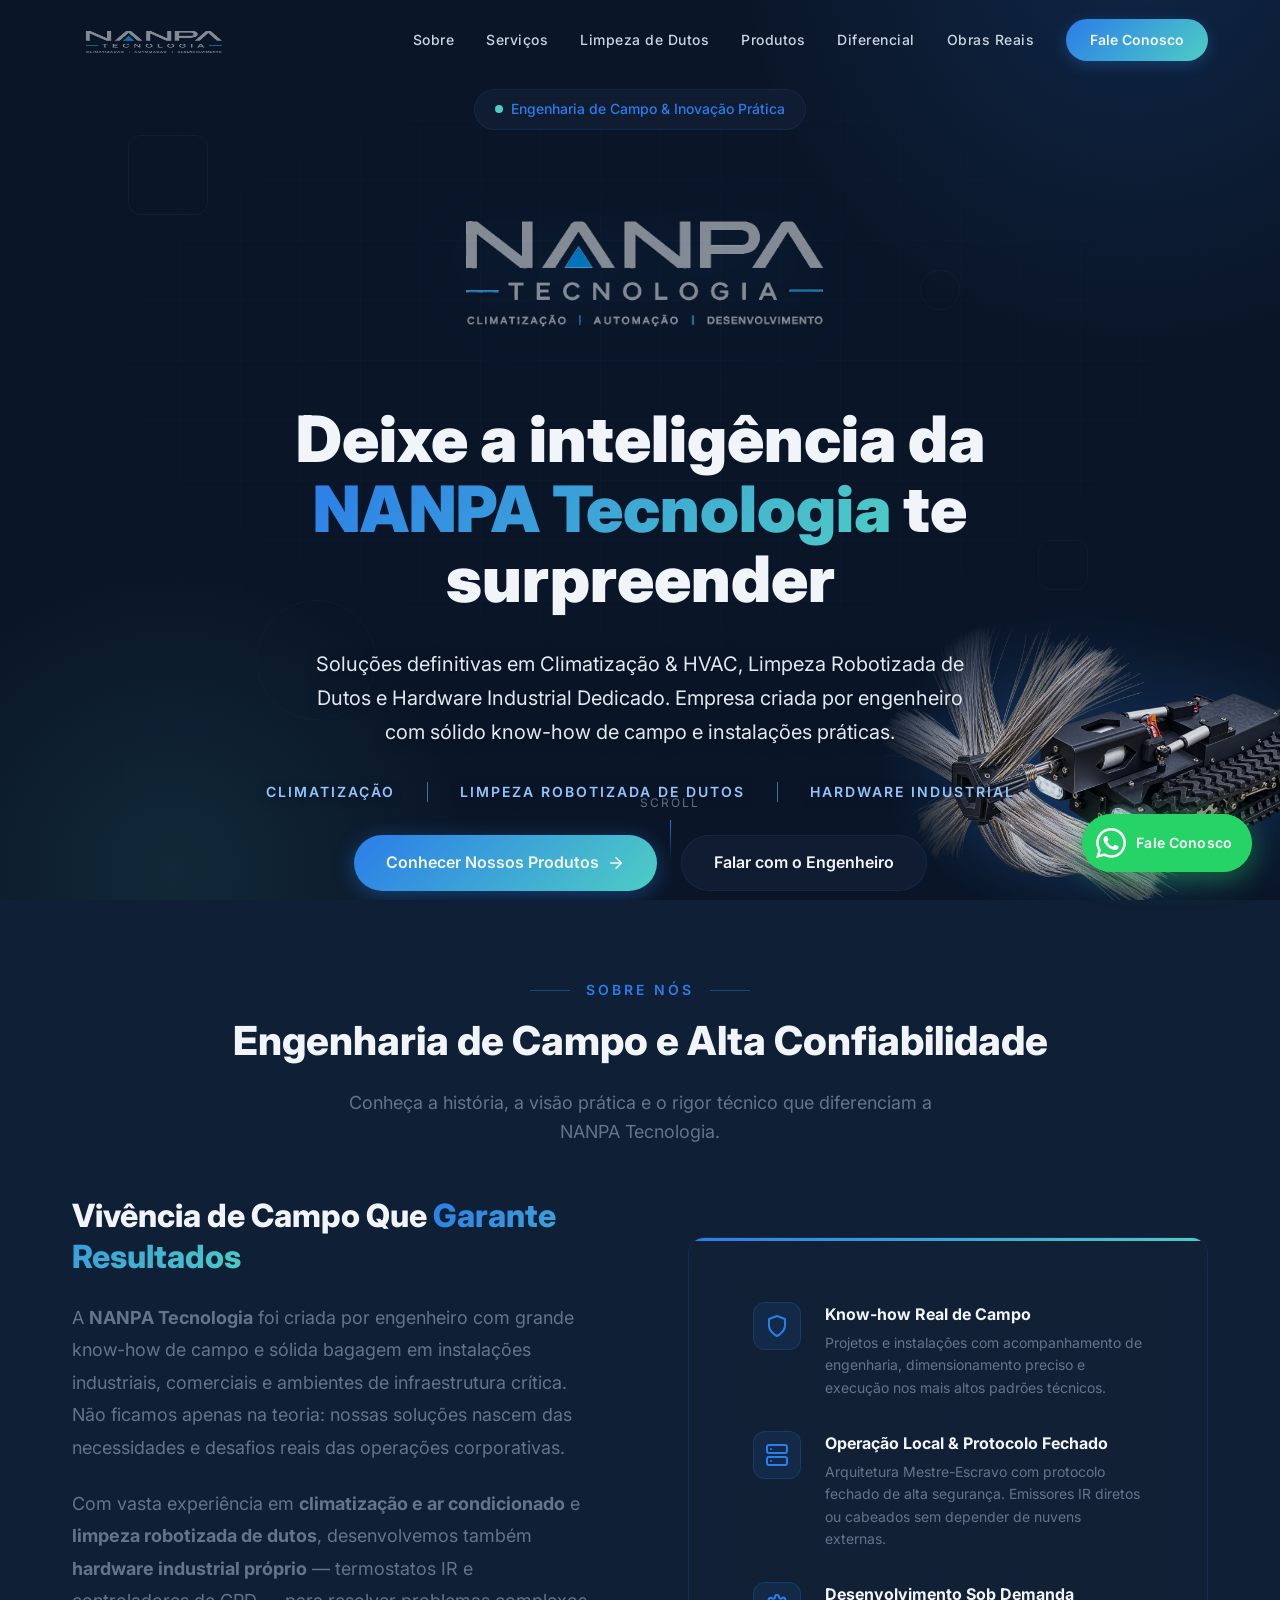
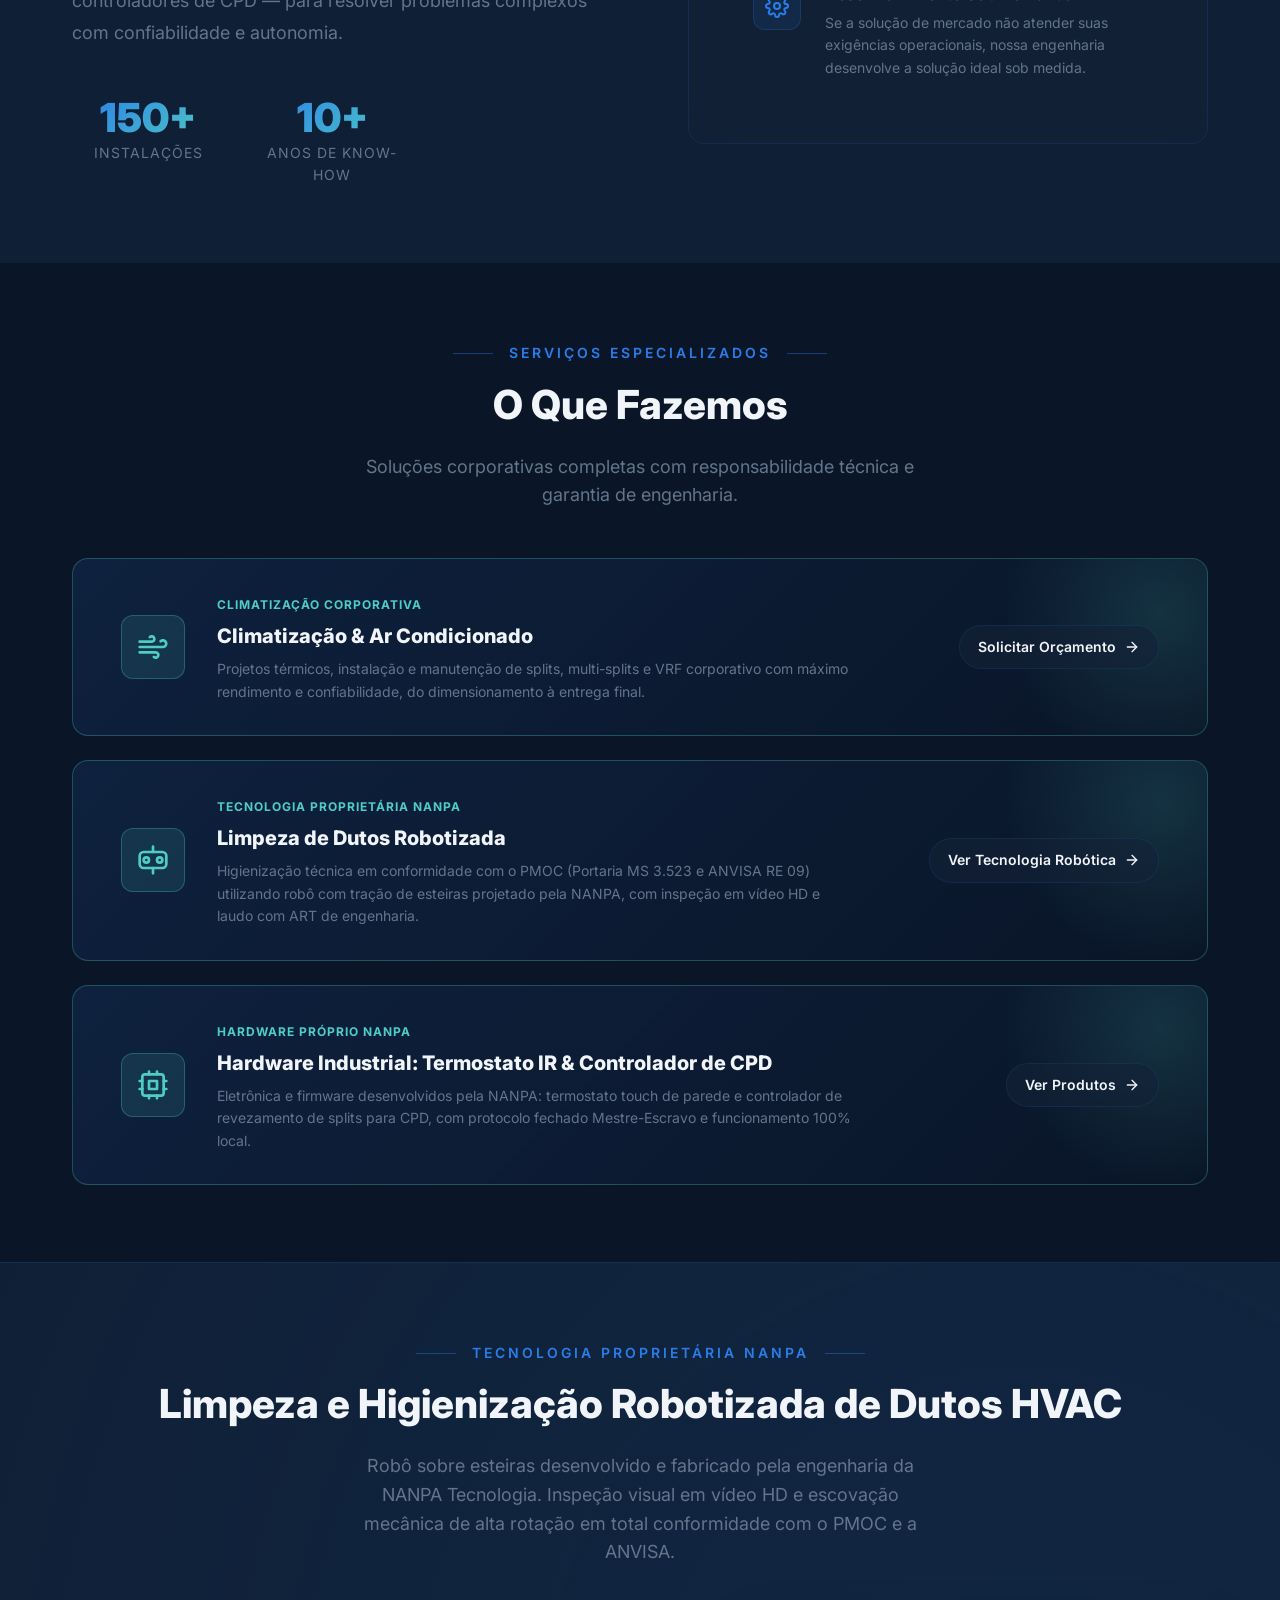
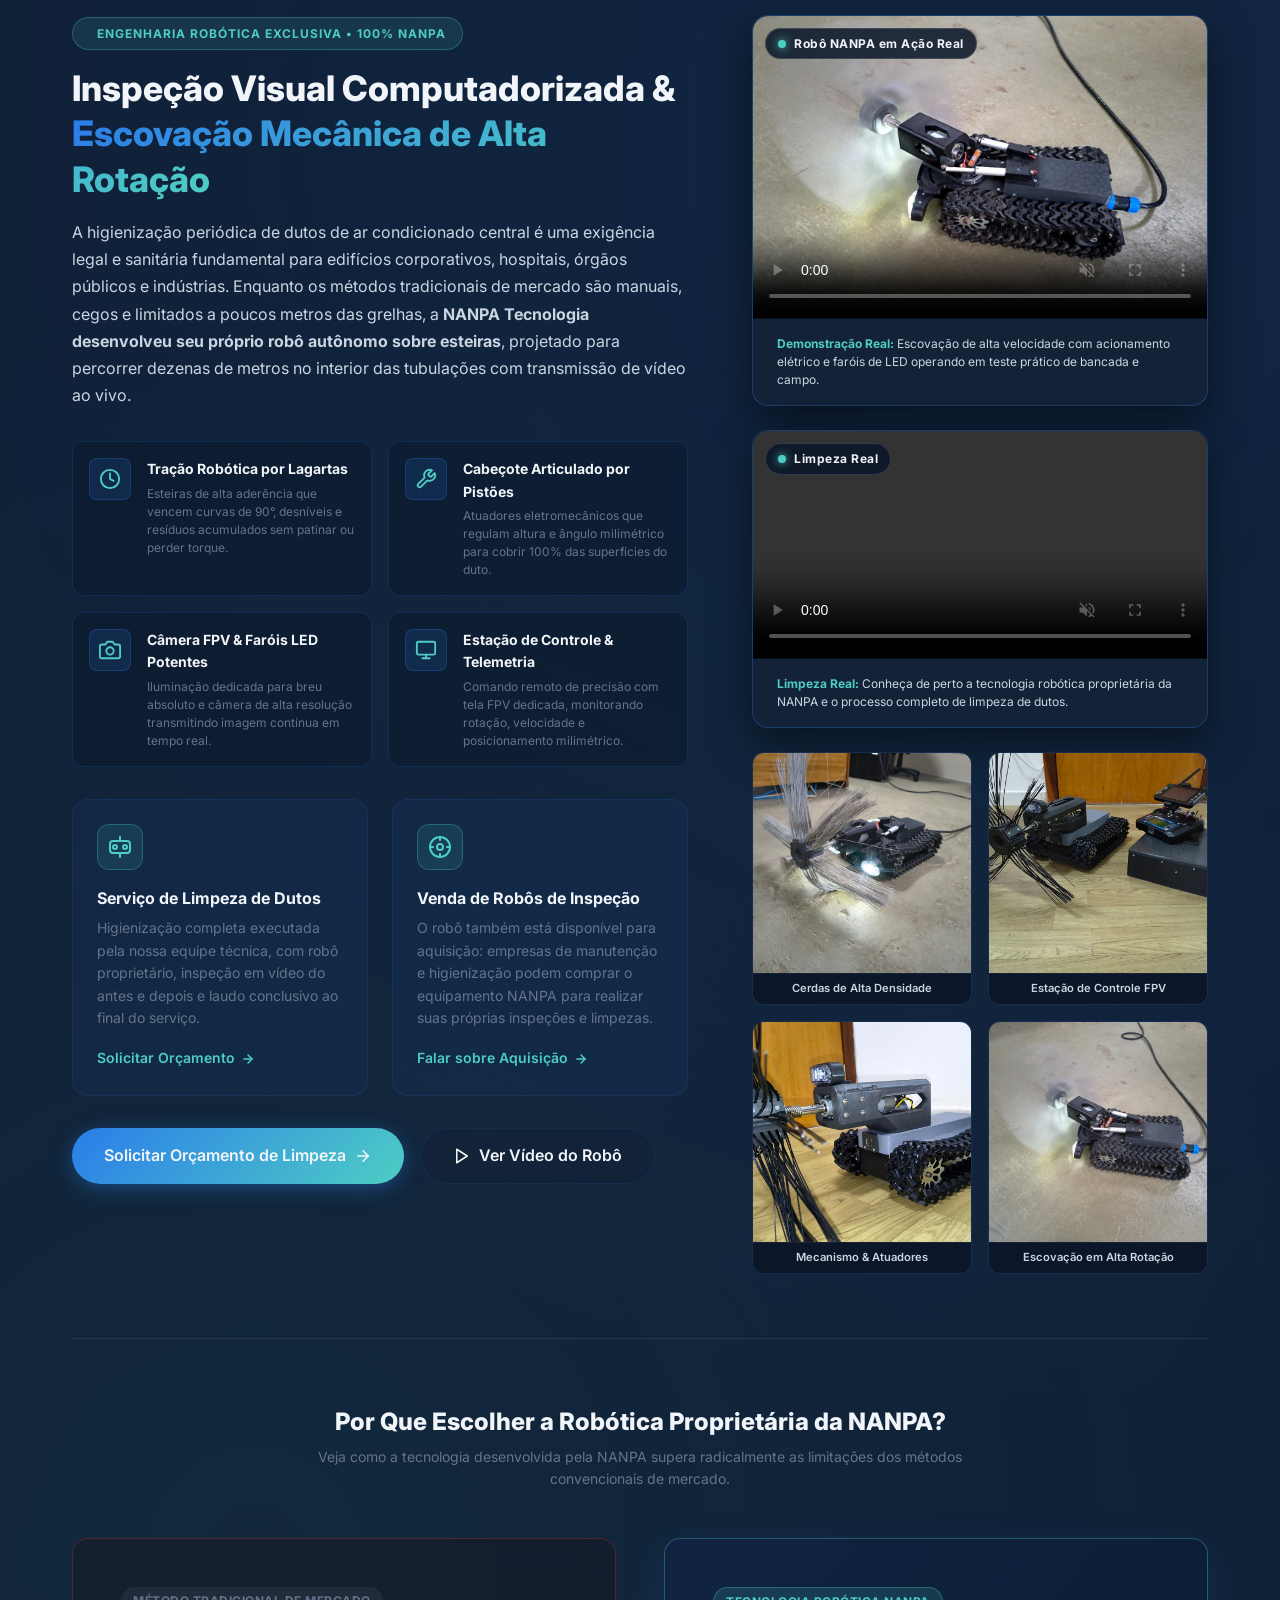
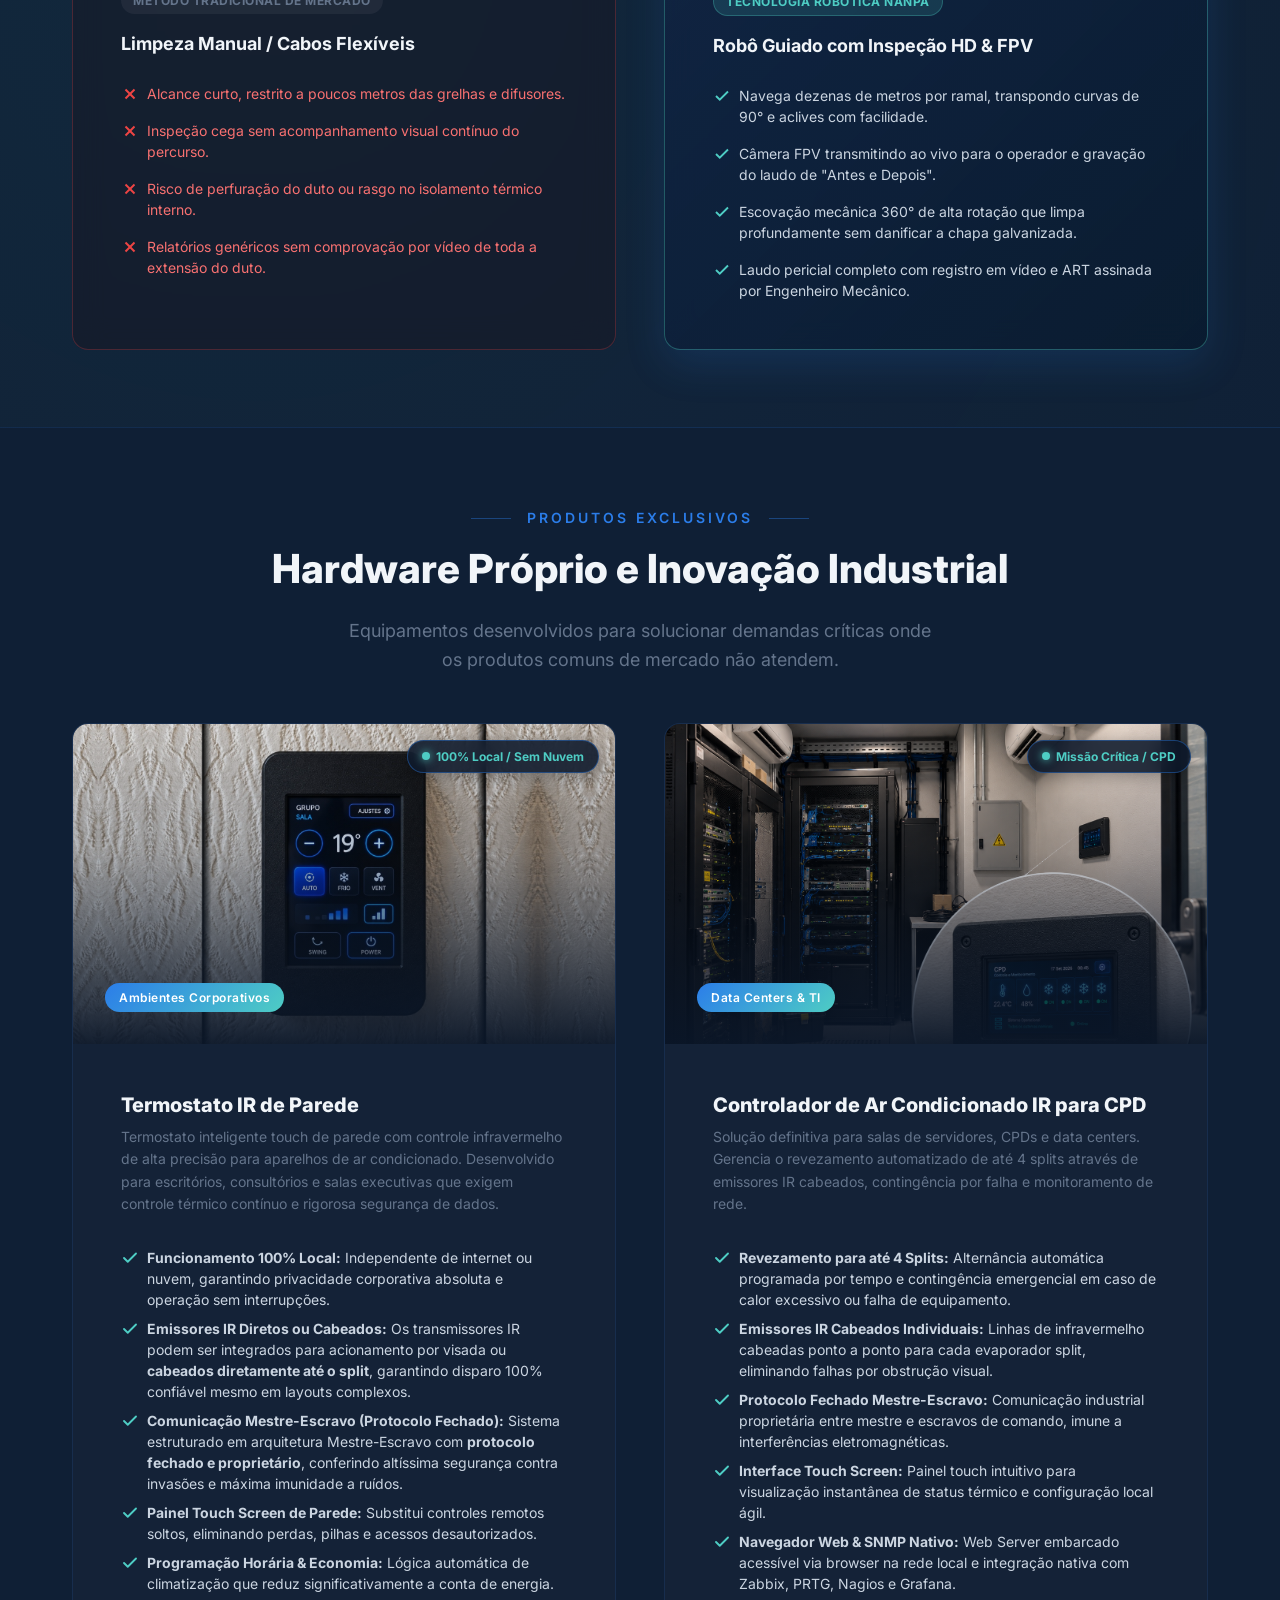
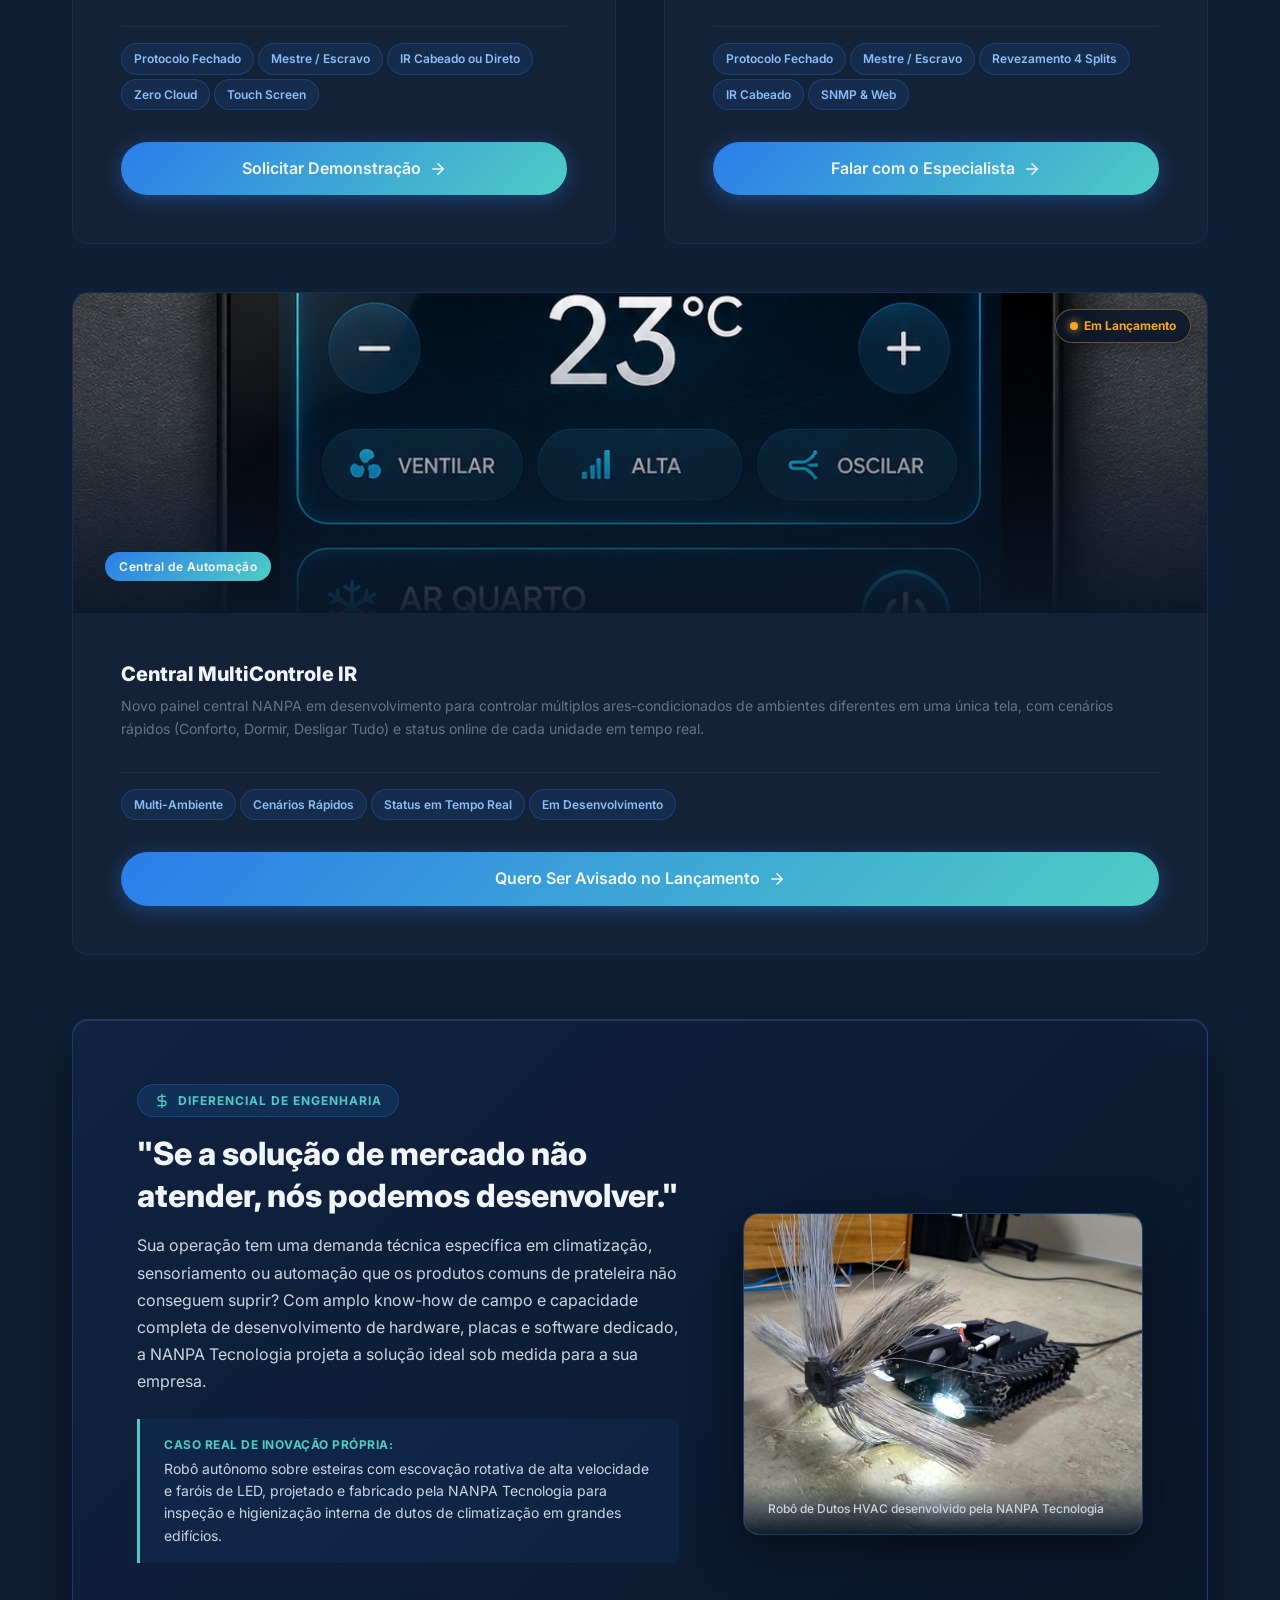
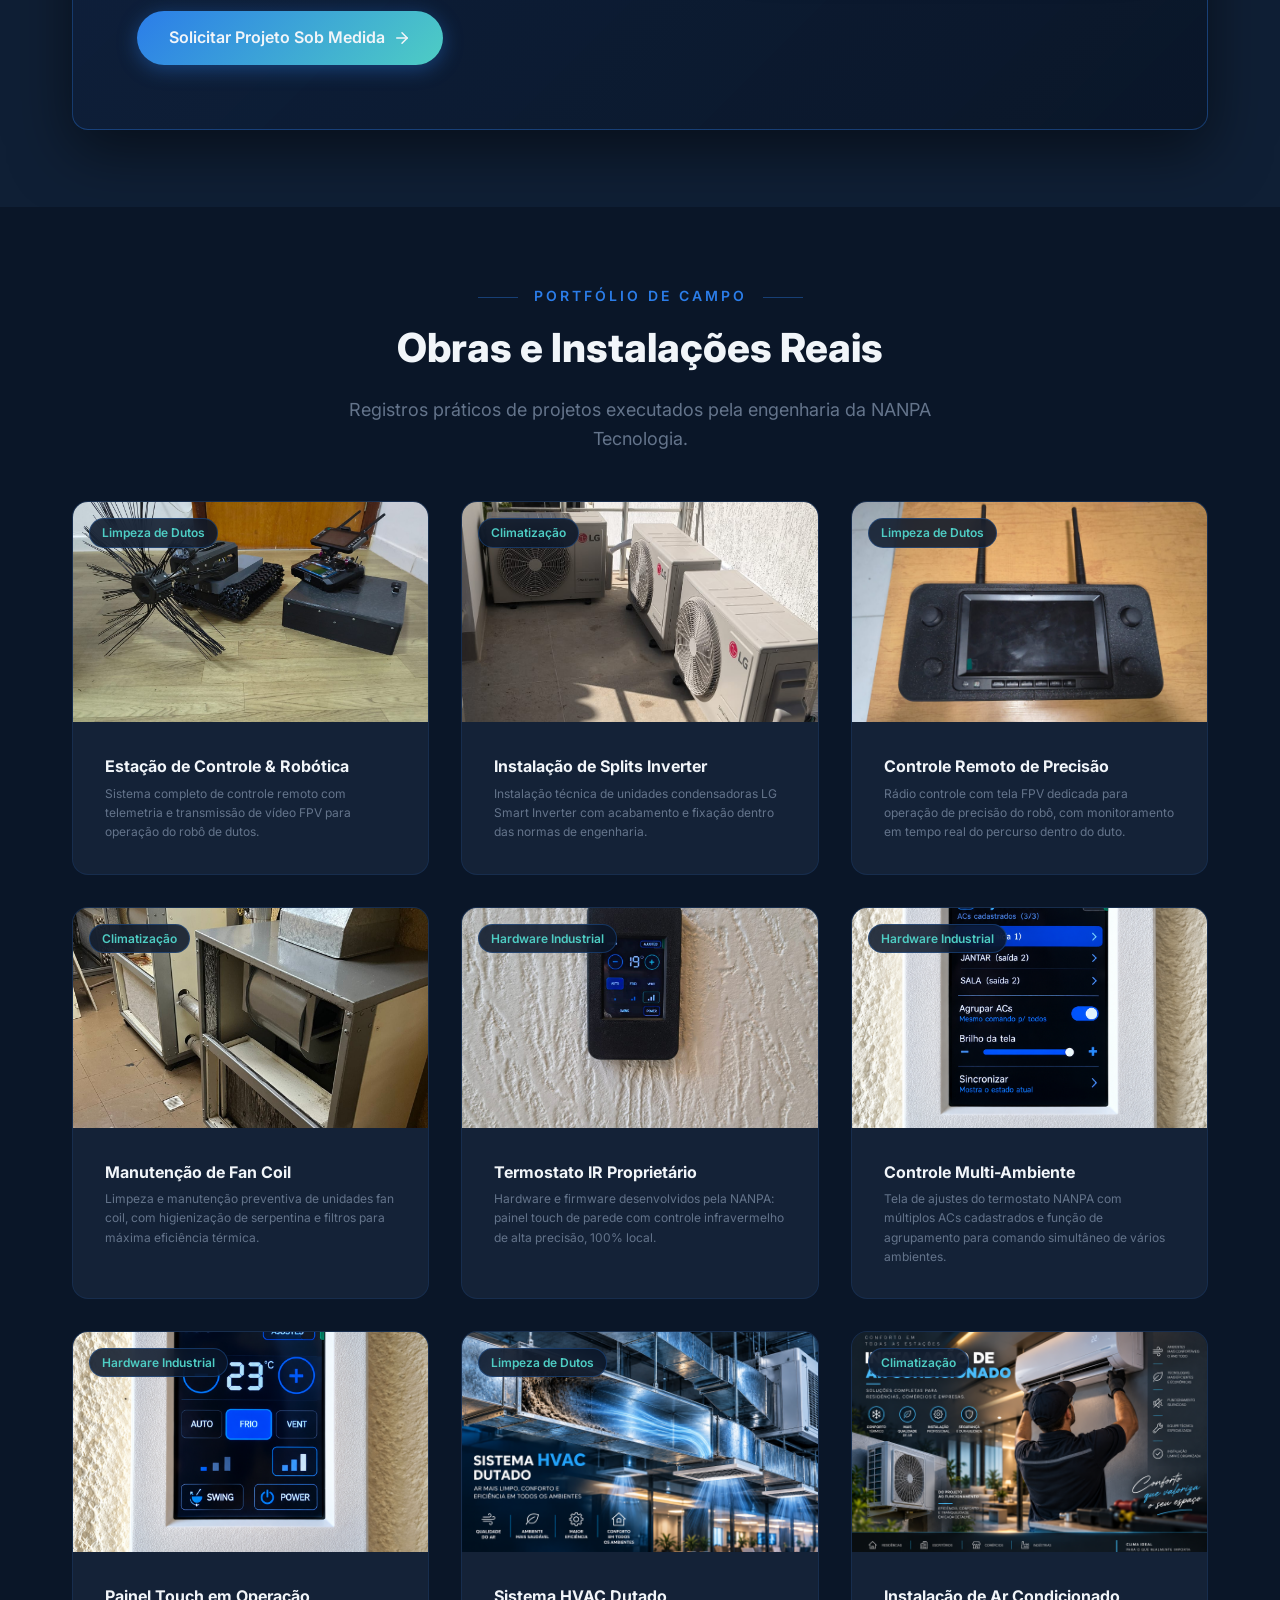
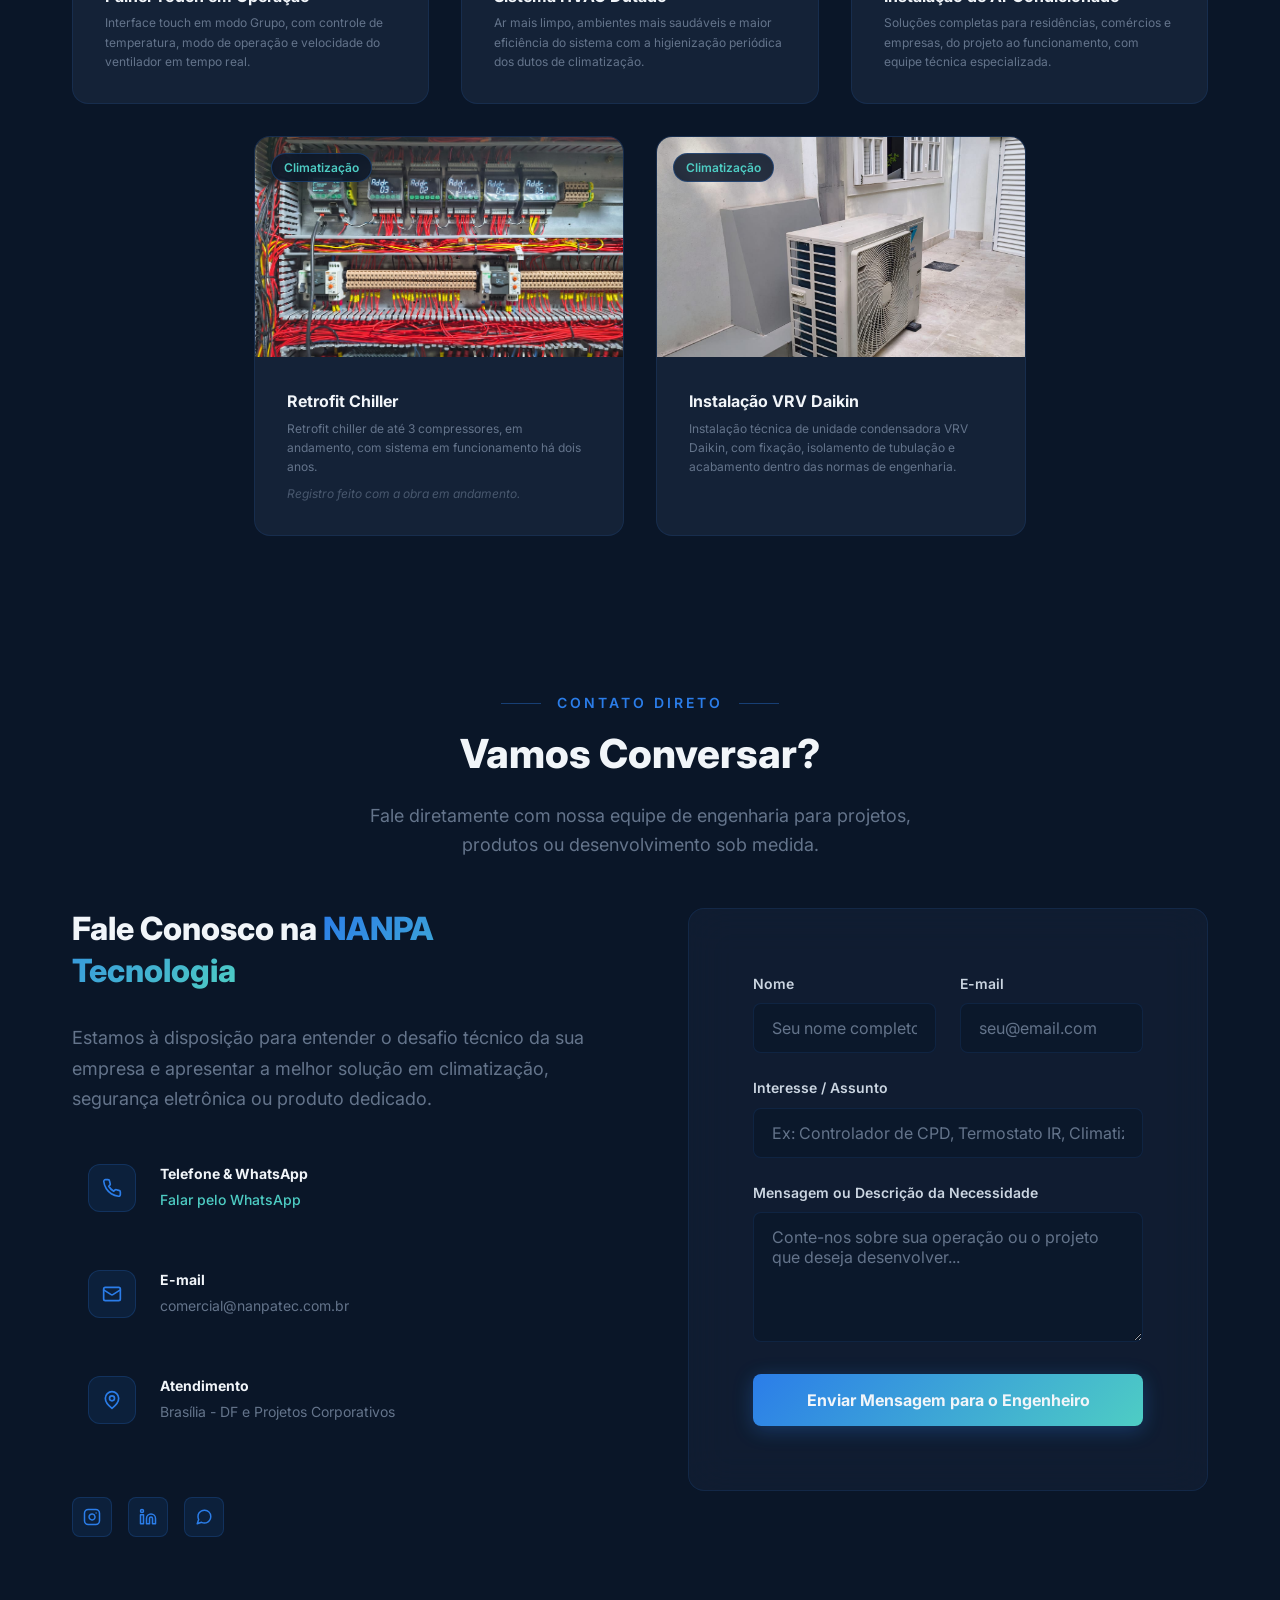
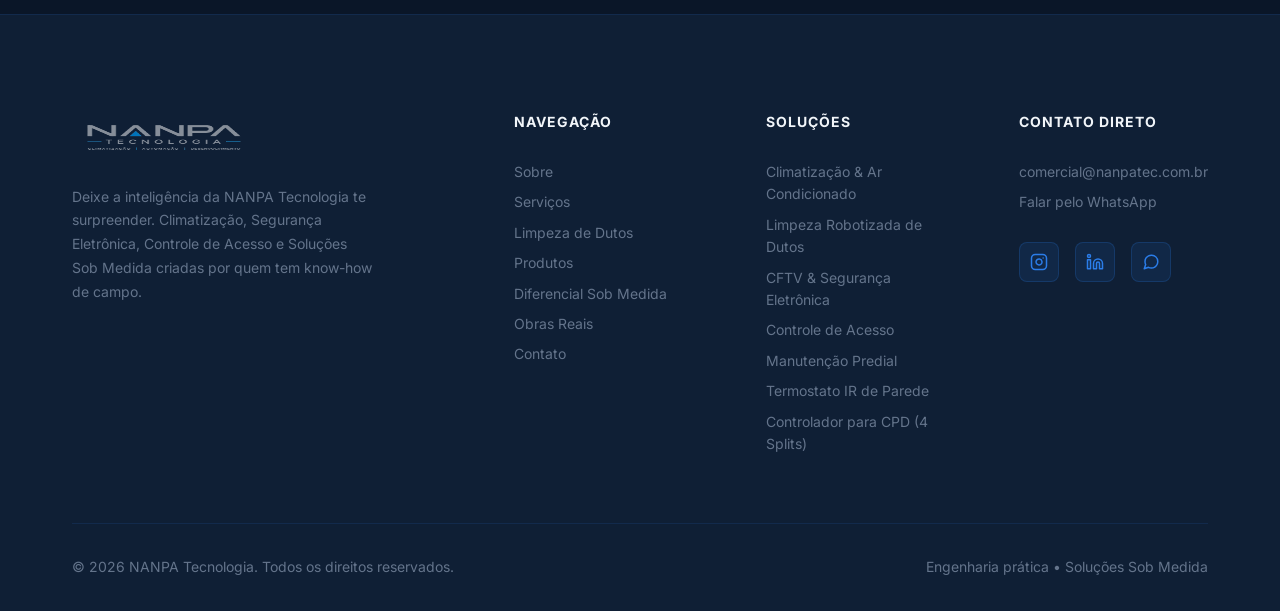
==== commit b459c2c1: "fix: adiciona diagnostico preciso de erro e bumping de versao v=2.2.1" ====
--- a/index.html
+++ b/index.html
@@ -990,6 +990,6 @@
     </div>
 
     <!-- Scripts -->
-    <script src="js/main.js?v=2.2.0"></script>
+    <script src="js/main.js?v=2.2.1"></script>
 </body>
 </html>
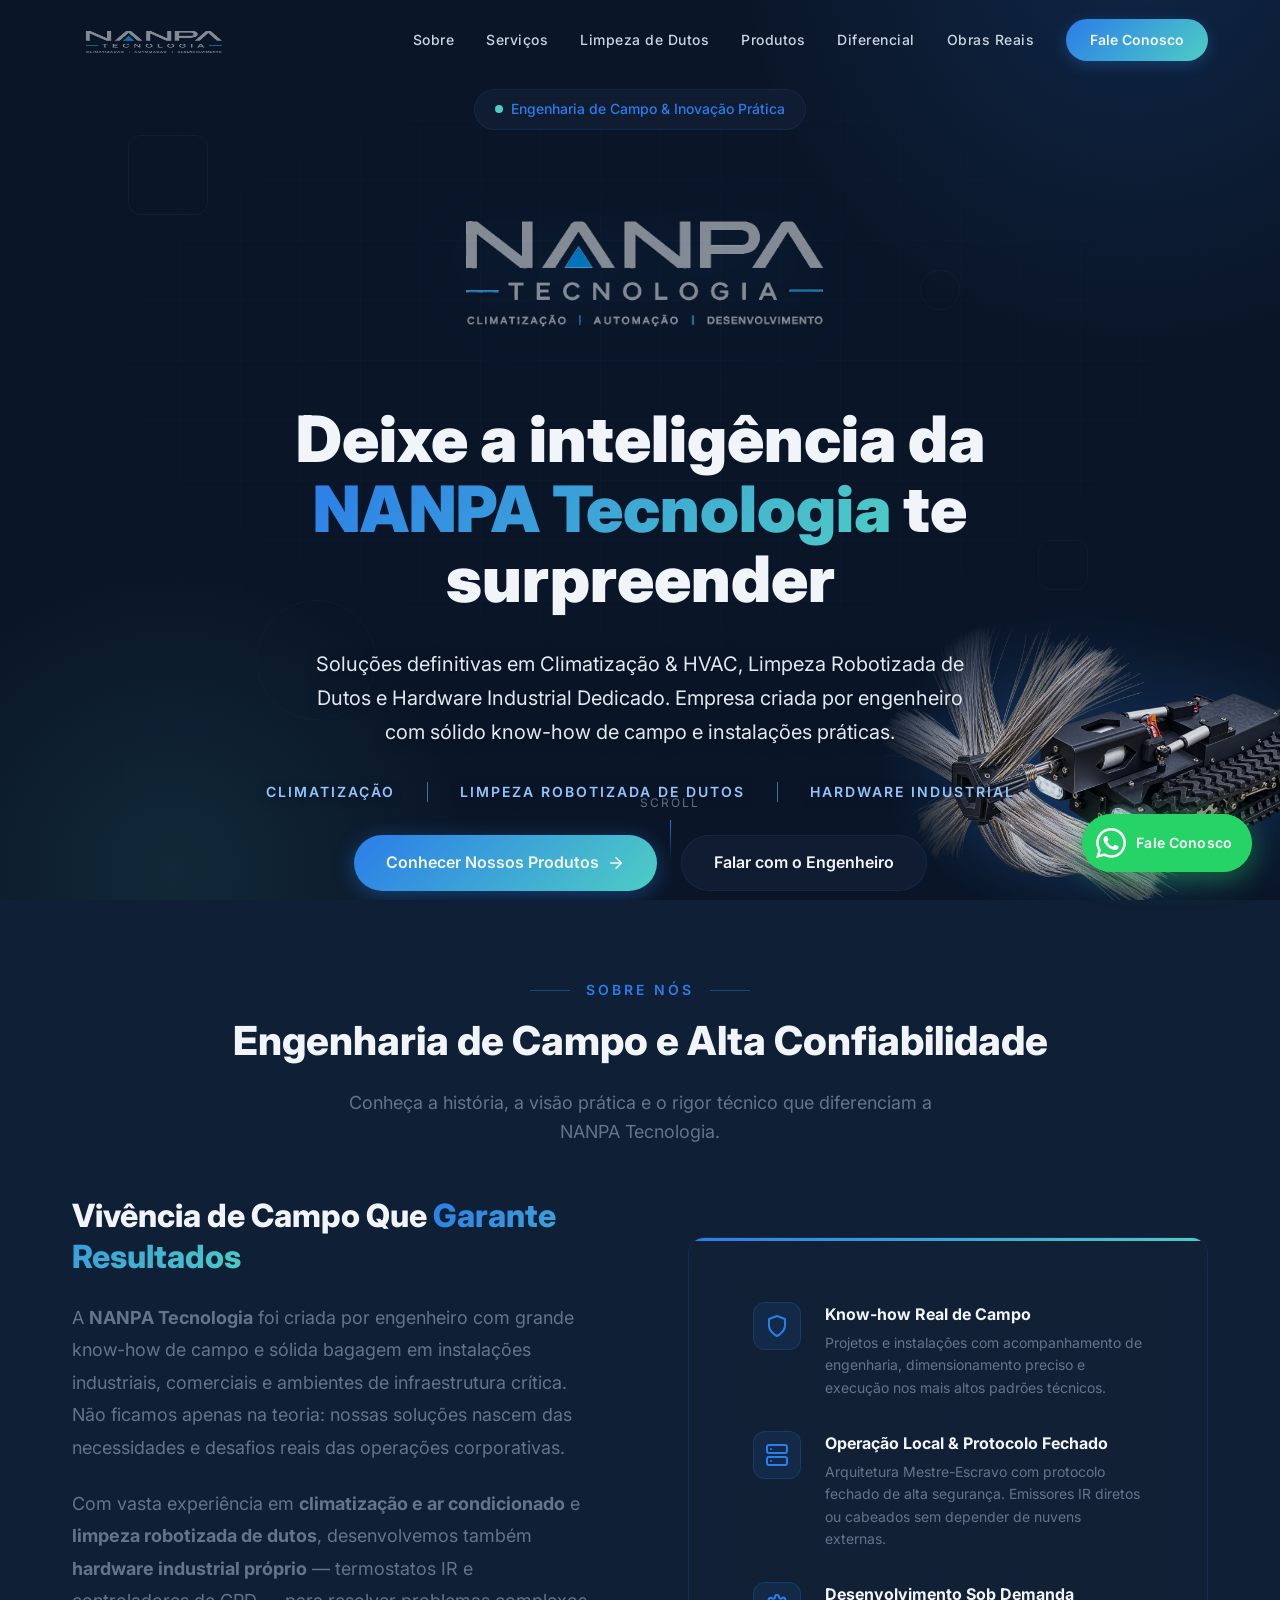
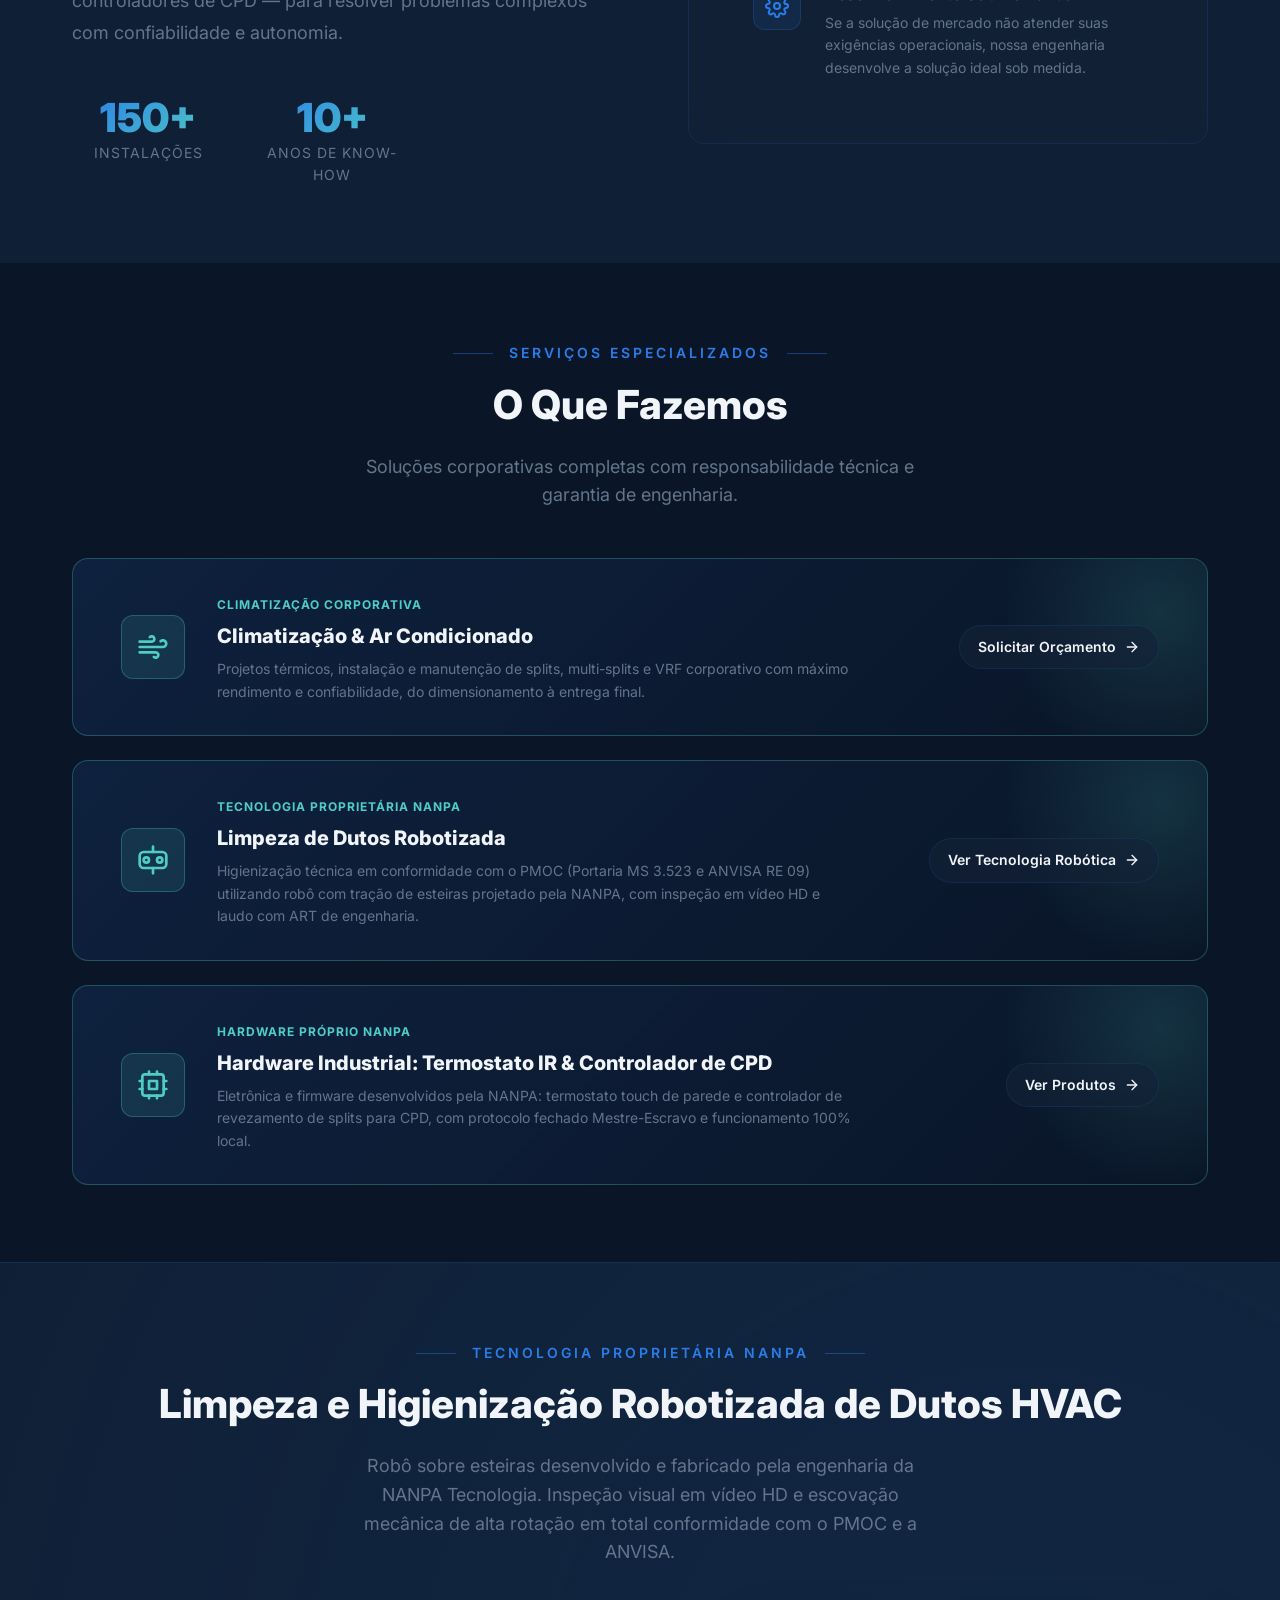
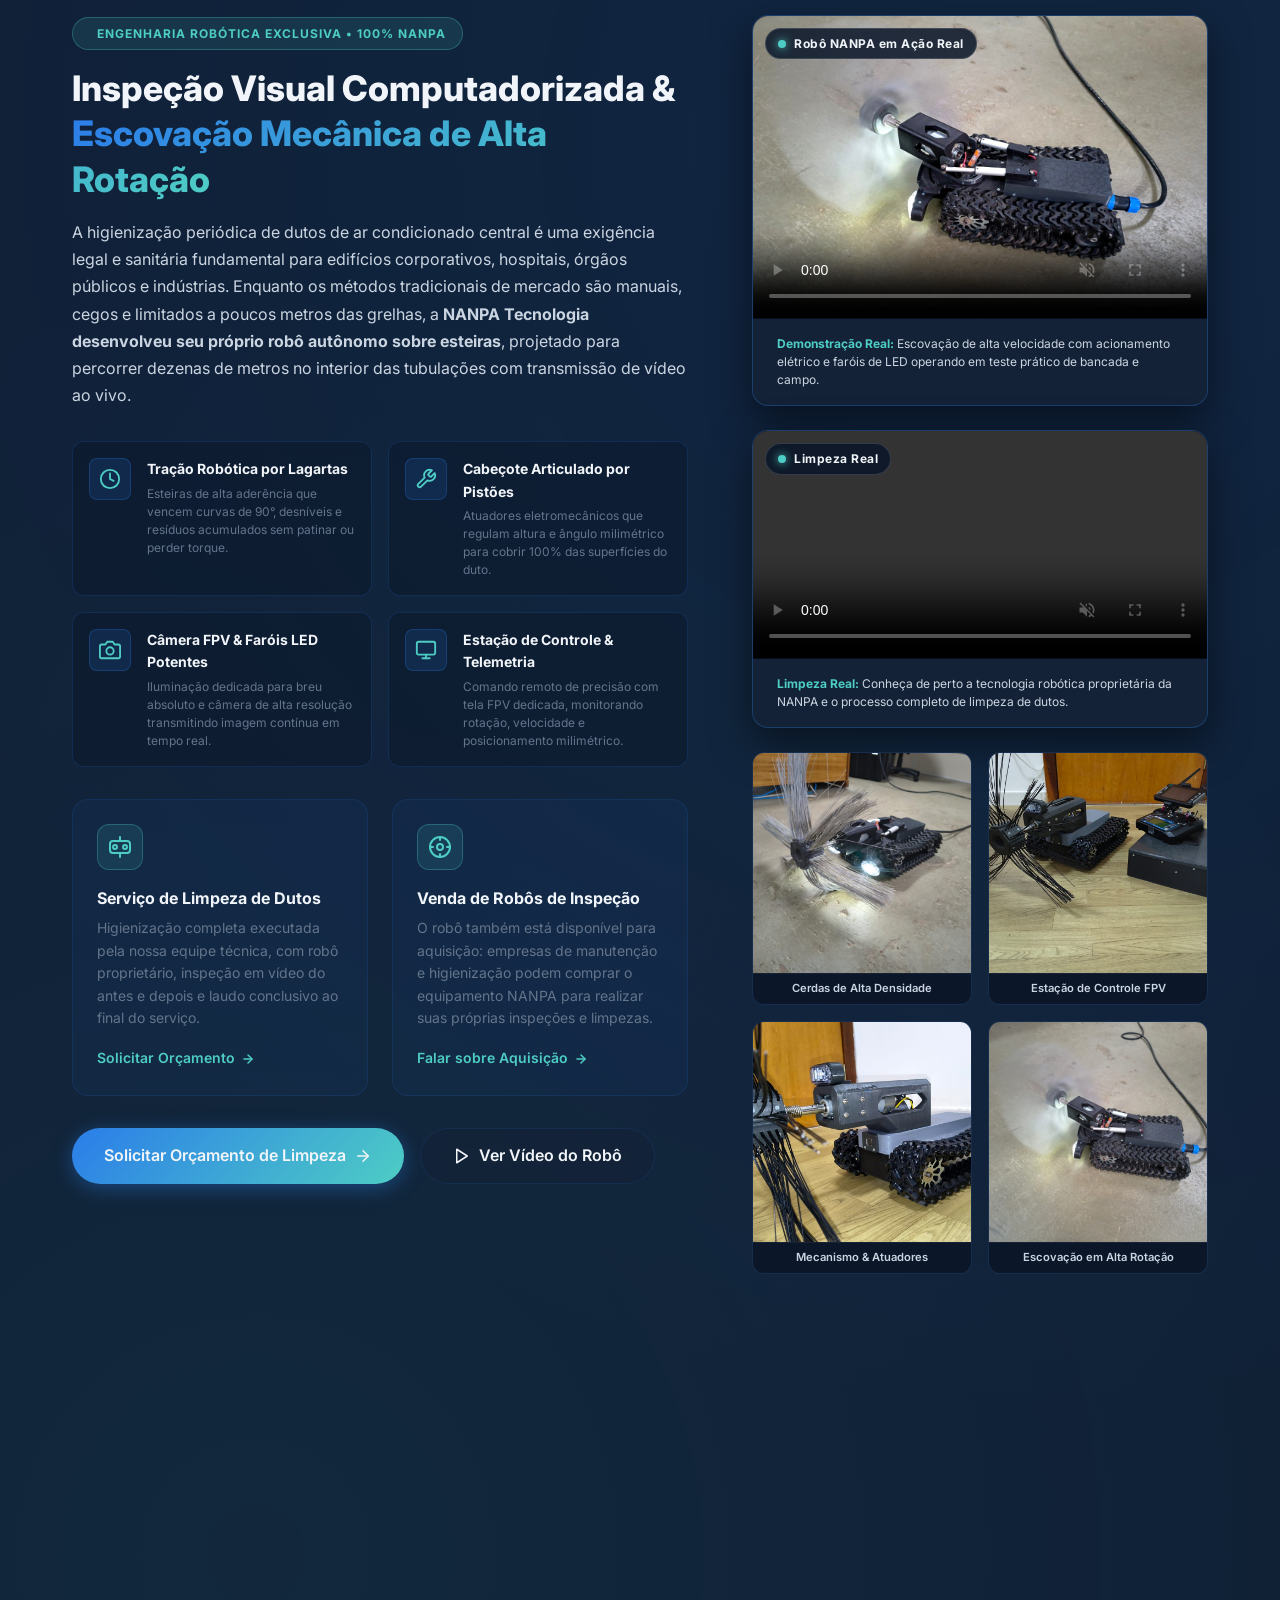
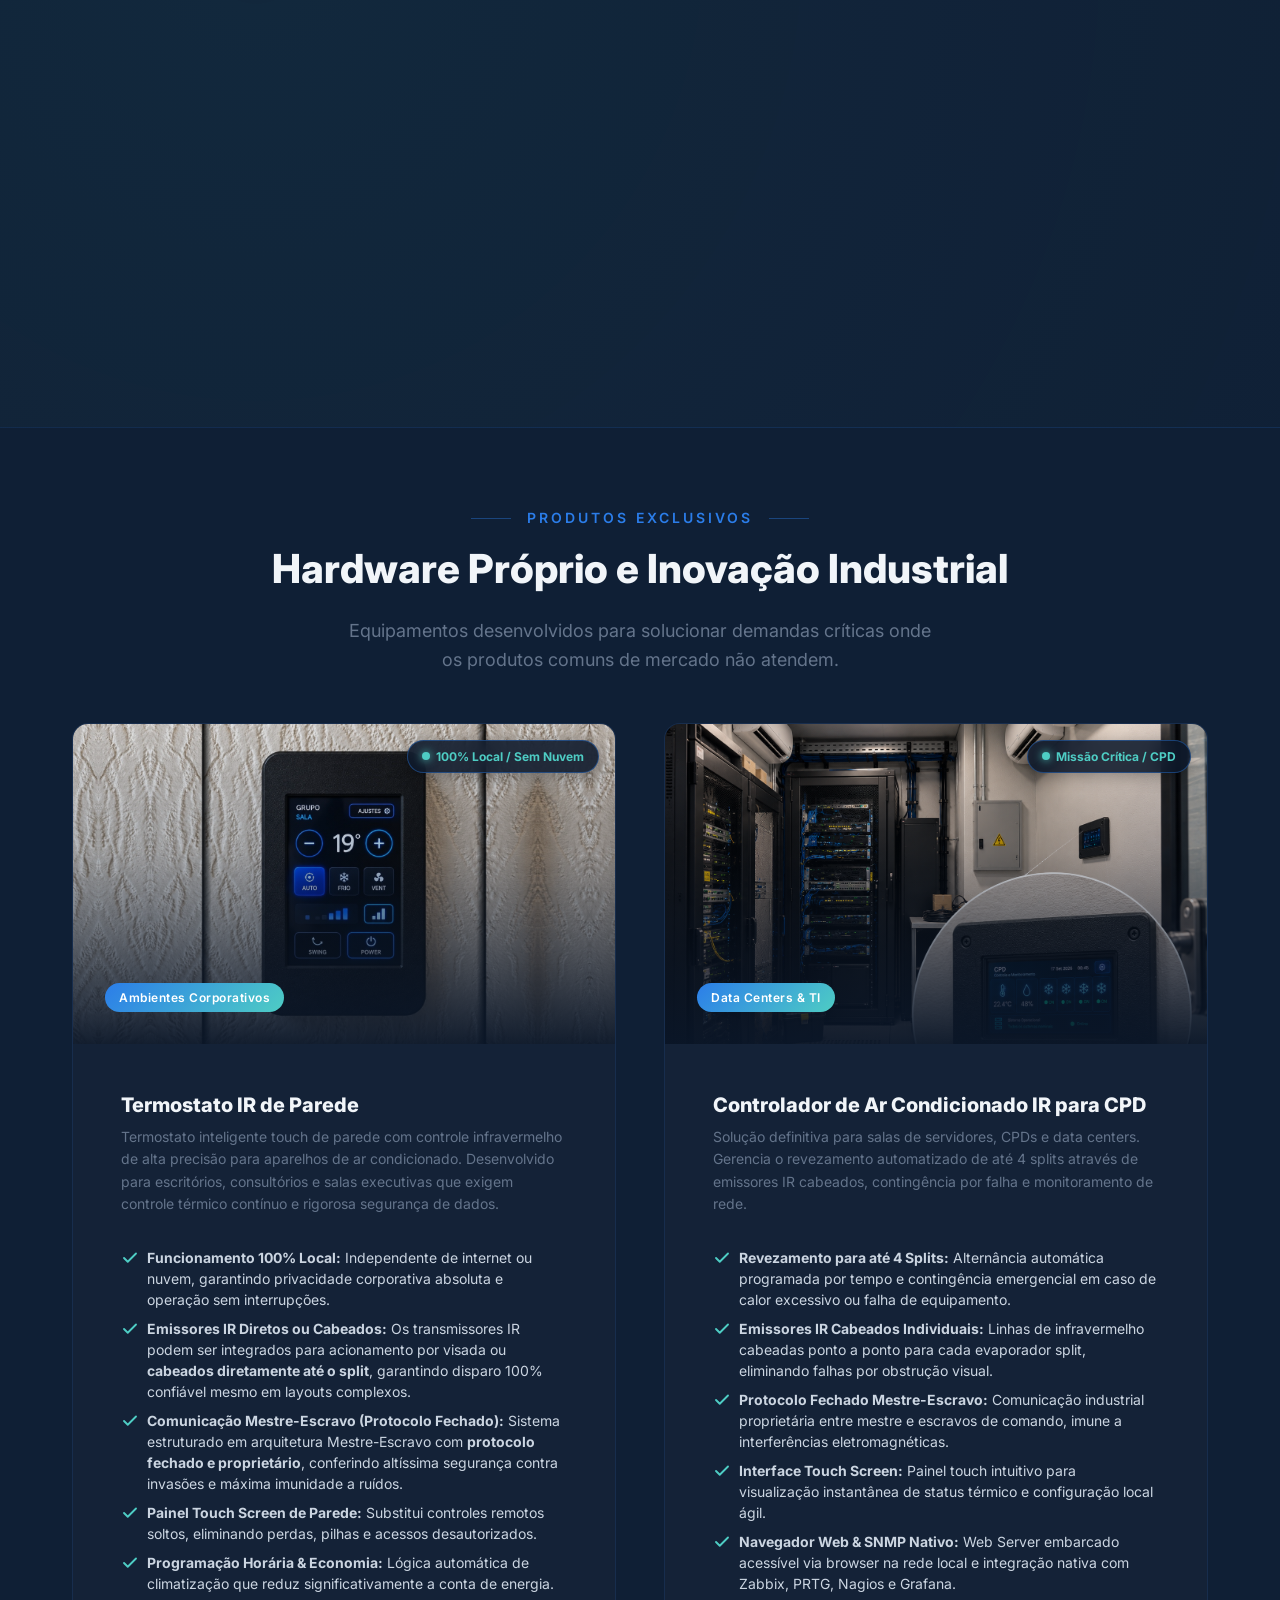
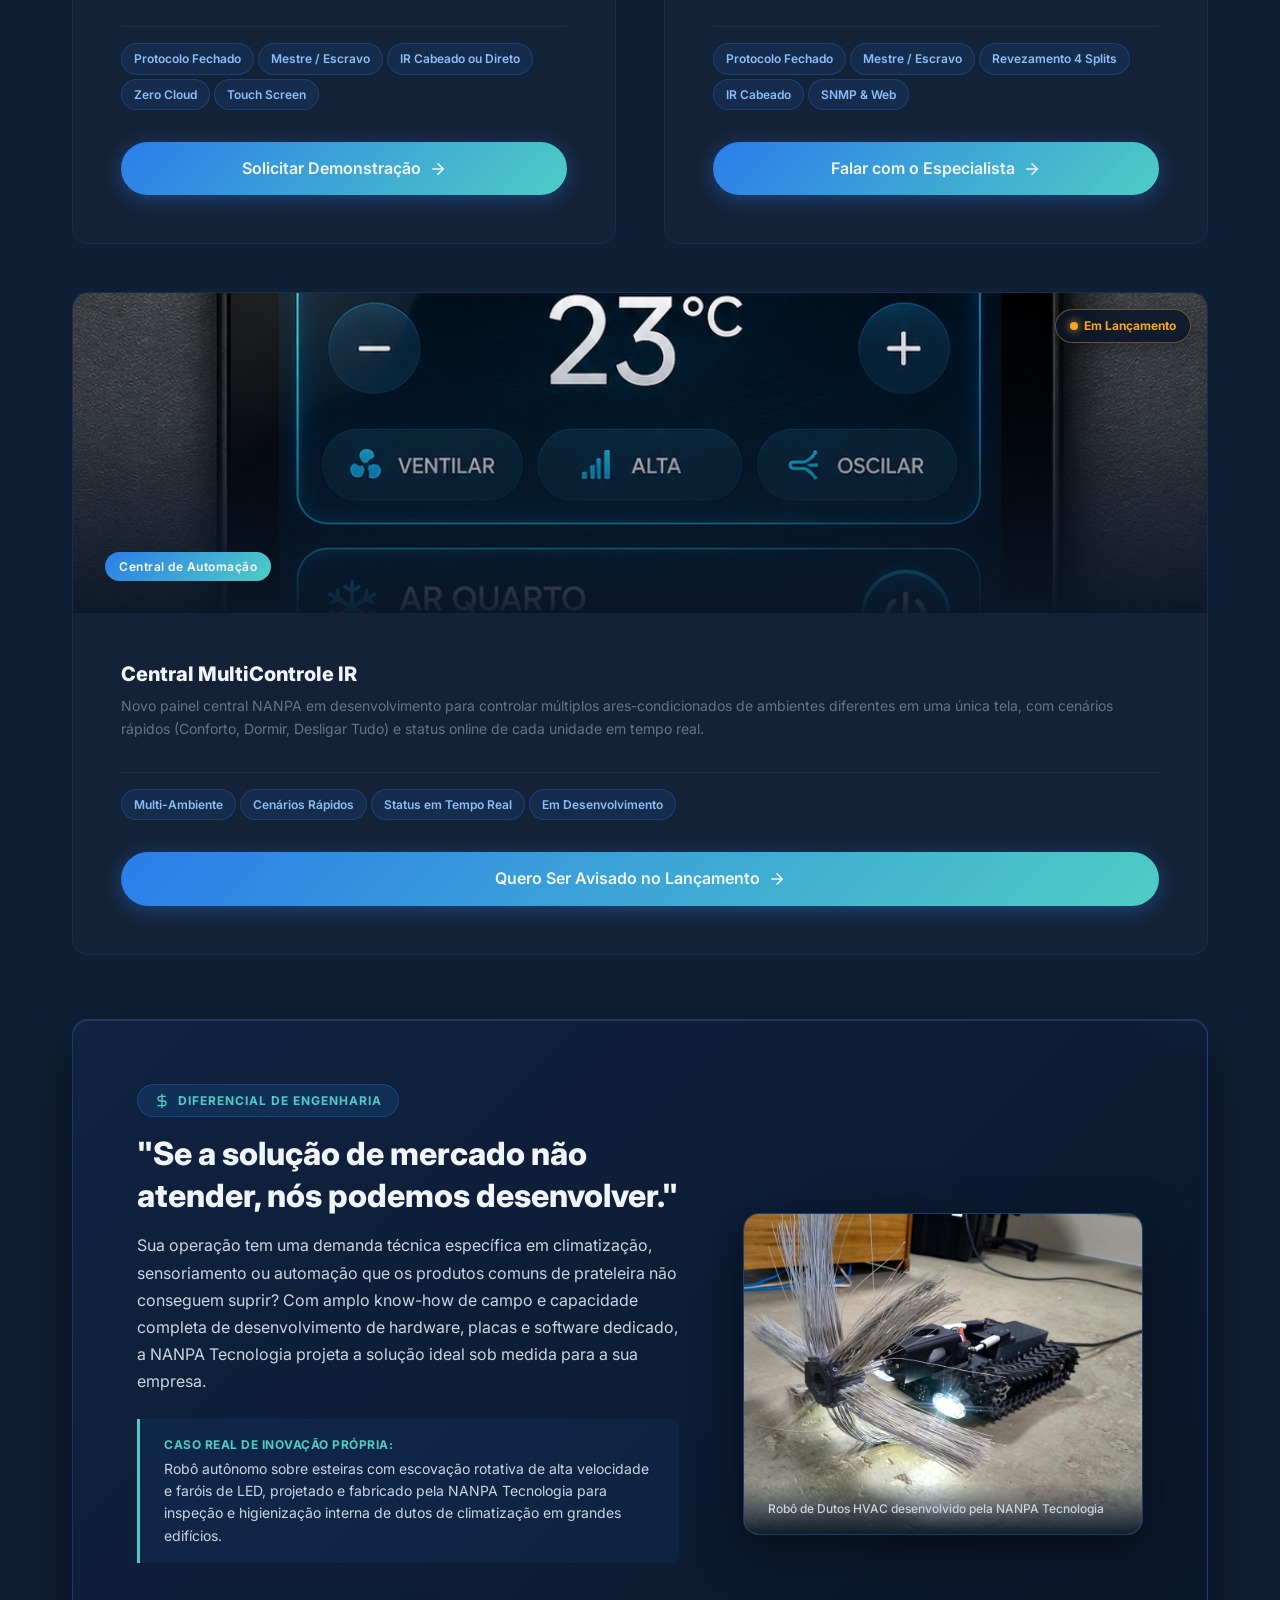
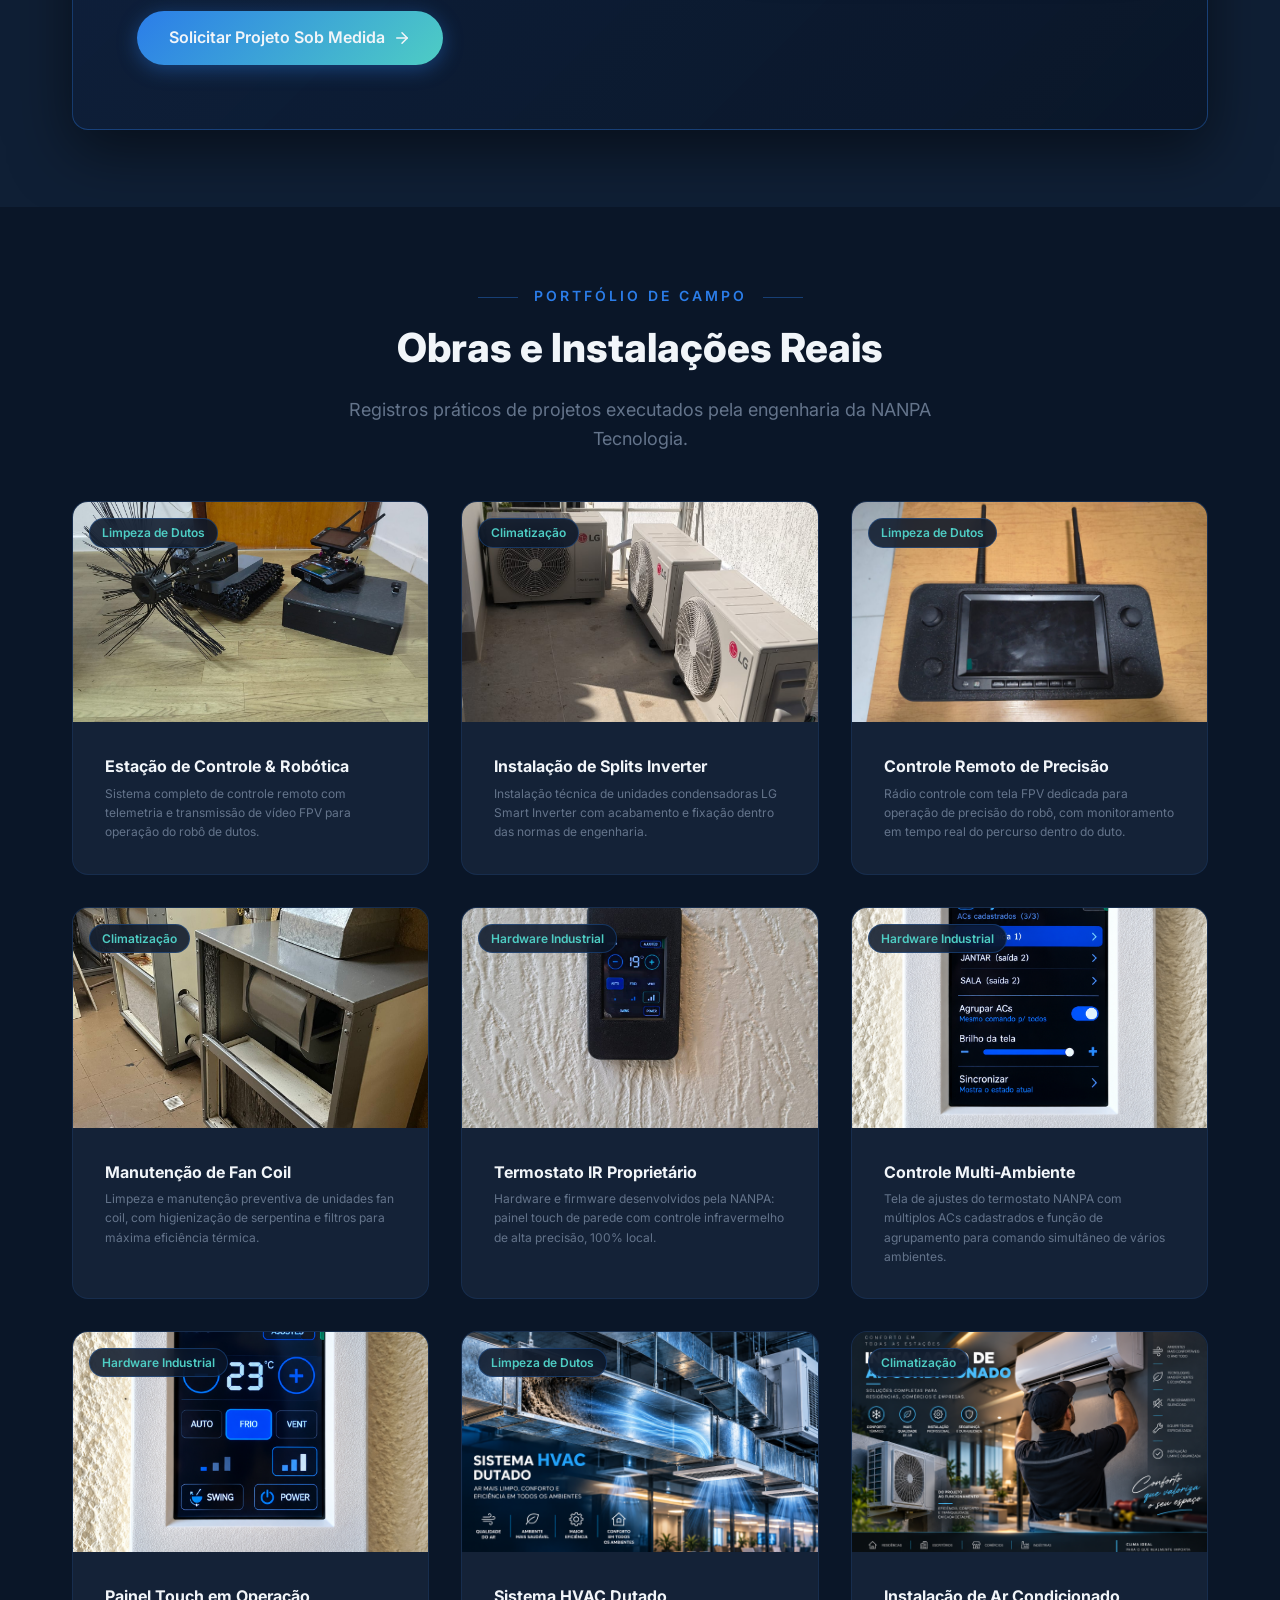
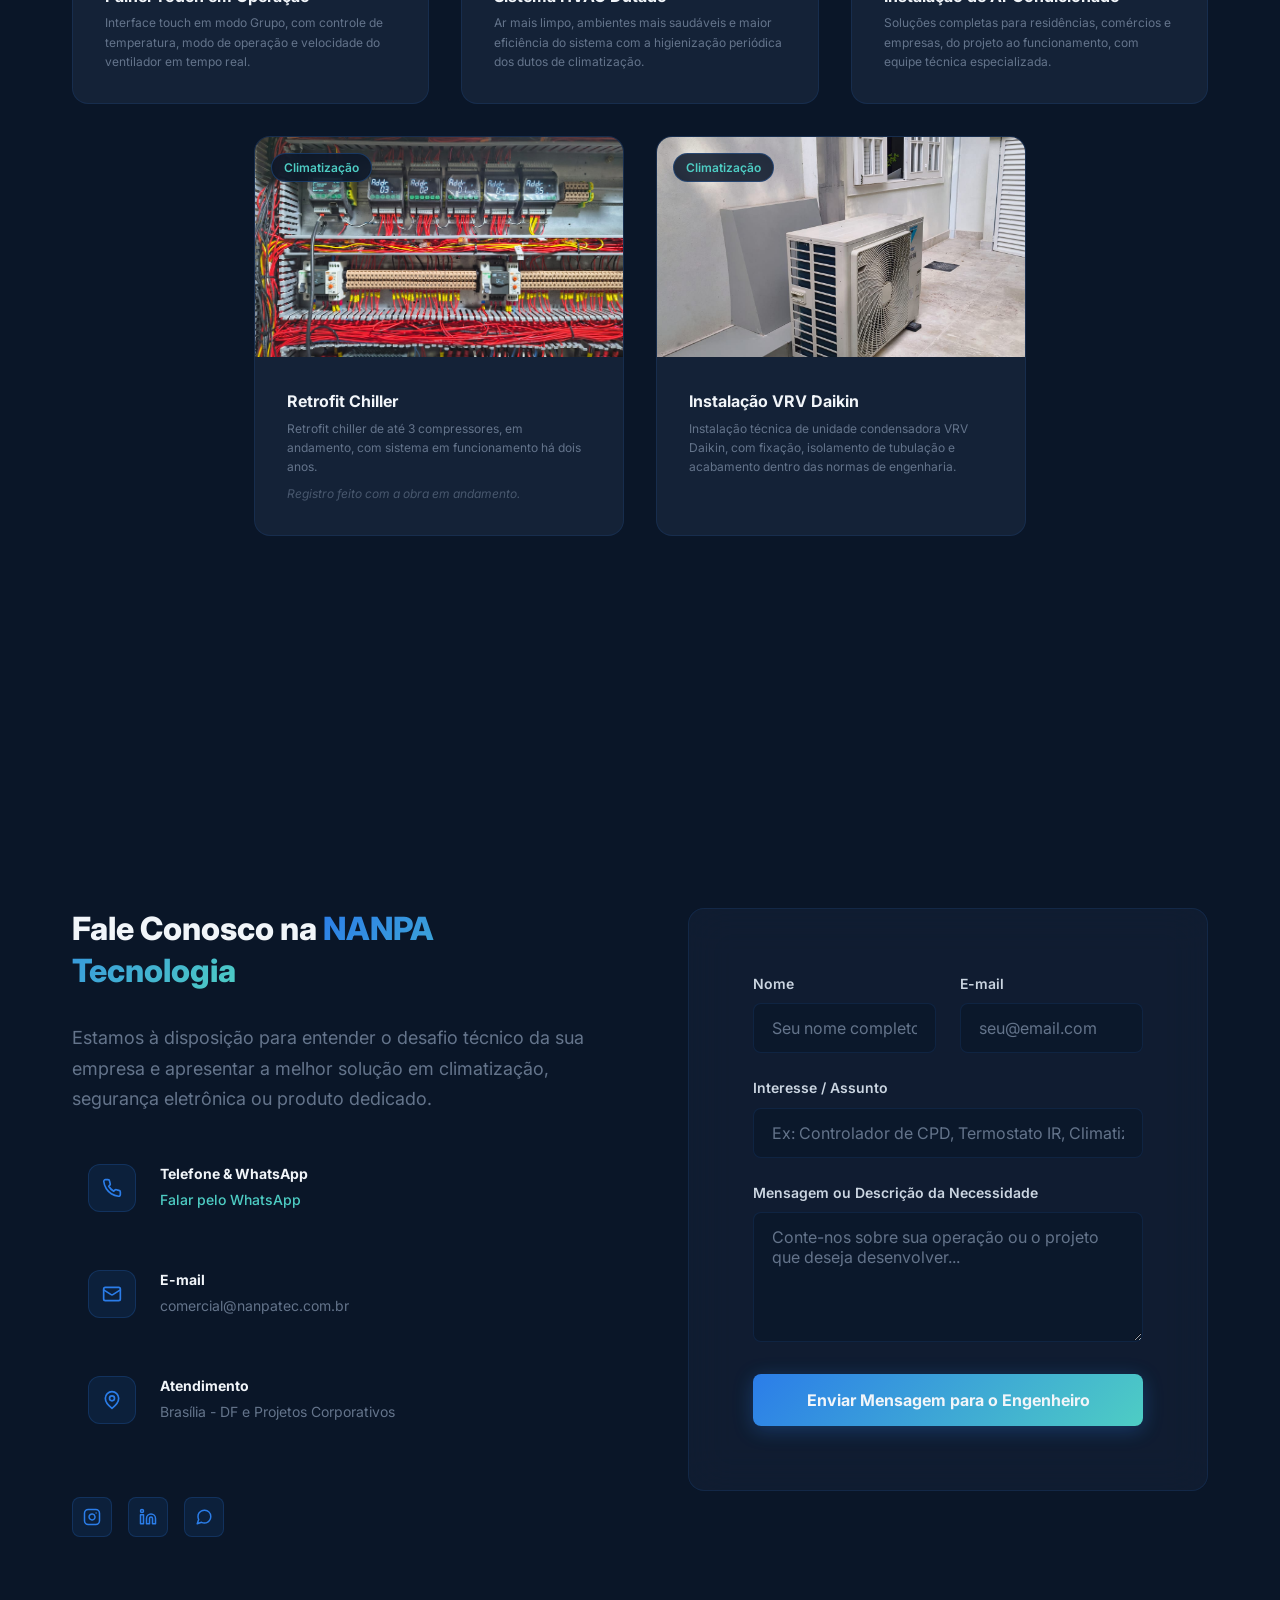
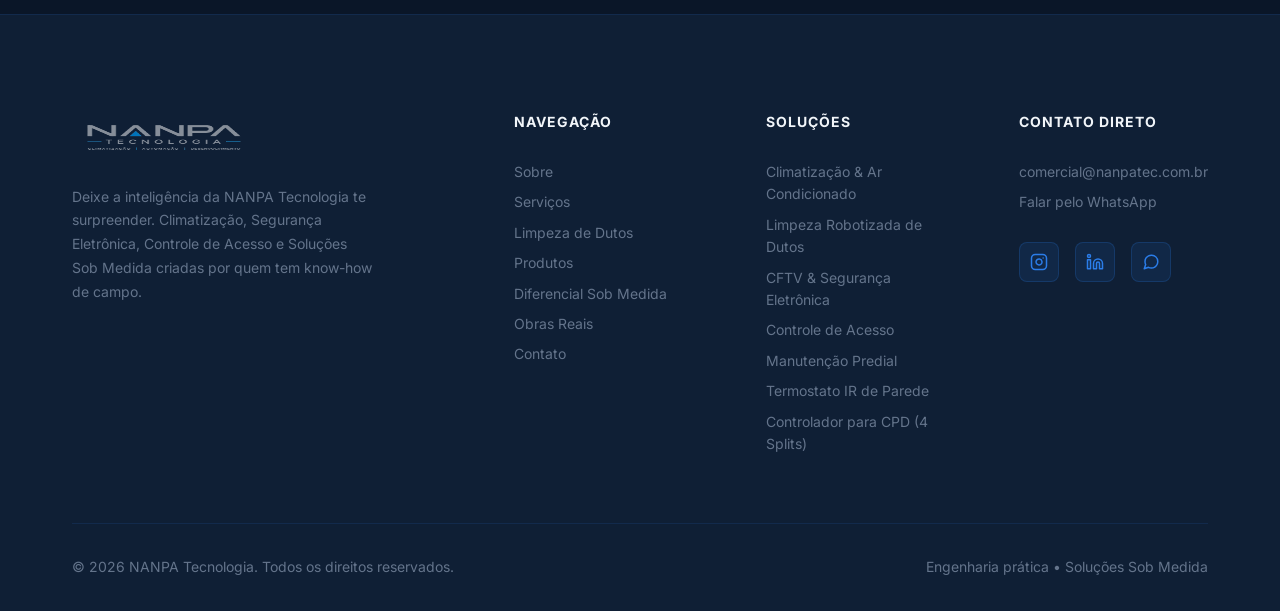
==== commit 9afbdcb0: "fix(security): corrige endpoint do WhatsApp e valida reCAPTCHA v3 no servidor" ====
--- a/index.html
+++ b/index.html
@@ -21,16 +21,16 @@
     <!-- Favicon -->
     <link rel="icon" href="assets/img/logo.png" type="image/png">
 
-    <!-- Google reCAPTCHA v3: a site key (pública) é lida pelo JS em tempo de execução.
-         Substitua o valor abaixo pela sua site key real gerada no painel do Google.
-         A SECRET KEY jamais deve aparecer aqui — ela vive apenas no servidor (whatsapp.env).
-         Painel: https://www.google.com/recaptcha/admin → Create → reCAPTCHA v3
-         Domínio a registrar: nanpatec.com.br -->
+    <!-- Cloudflare Turnstile: a site key (publica) e lida pelo JS em tempo de execucao.
+         Substitua o valor abaixo pela sua site key real gerada no painel Cloudflare.
+         A SECRET KEY jamais deve aparecer aqui - ela vive apenas em env.TURNSTILE_SECRET_KEY.
+         Painel: https://dash.cloudflare.com - Turnstile - Add Widget
+         Dominio a registrar: nanpatec.com.br -->
     <meta name="recaptcha-sitekey" content="6Lcwec4tAAAAAKurwTqKWwbZJPSHu0DMRDupl4bo">
     <link rel="preconnect" href="https://www.google.com" crossorigin>
-    <link rel="preconnect" href="https://www.gstatic.com" crossorigin>
+    
     <link rel="dns-prefetch" href="https://www.google.com">
-    <link rel="dns-prefetch" href="https://www.gstatic.com">
+    
 
     <!-- Stylesheet -->
     <link rel="stylesheet" href="css/style.css?v=2.2.0">
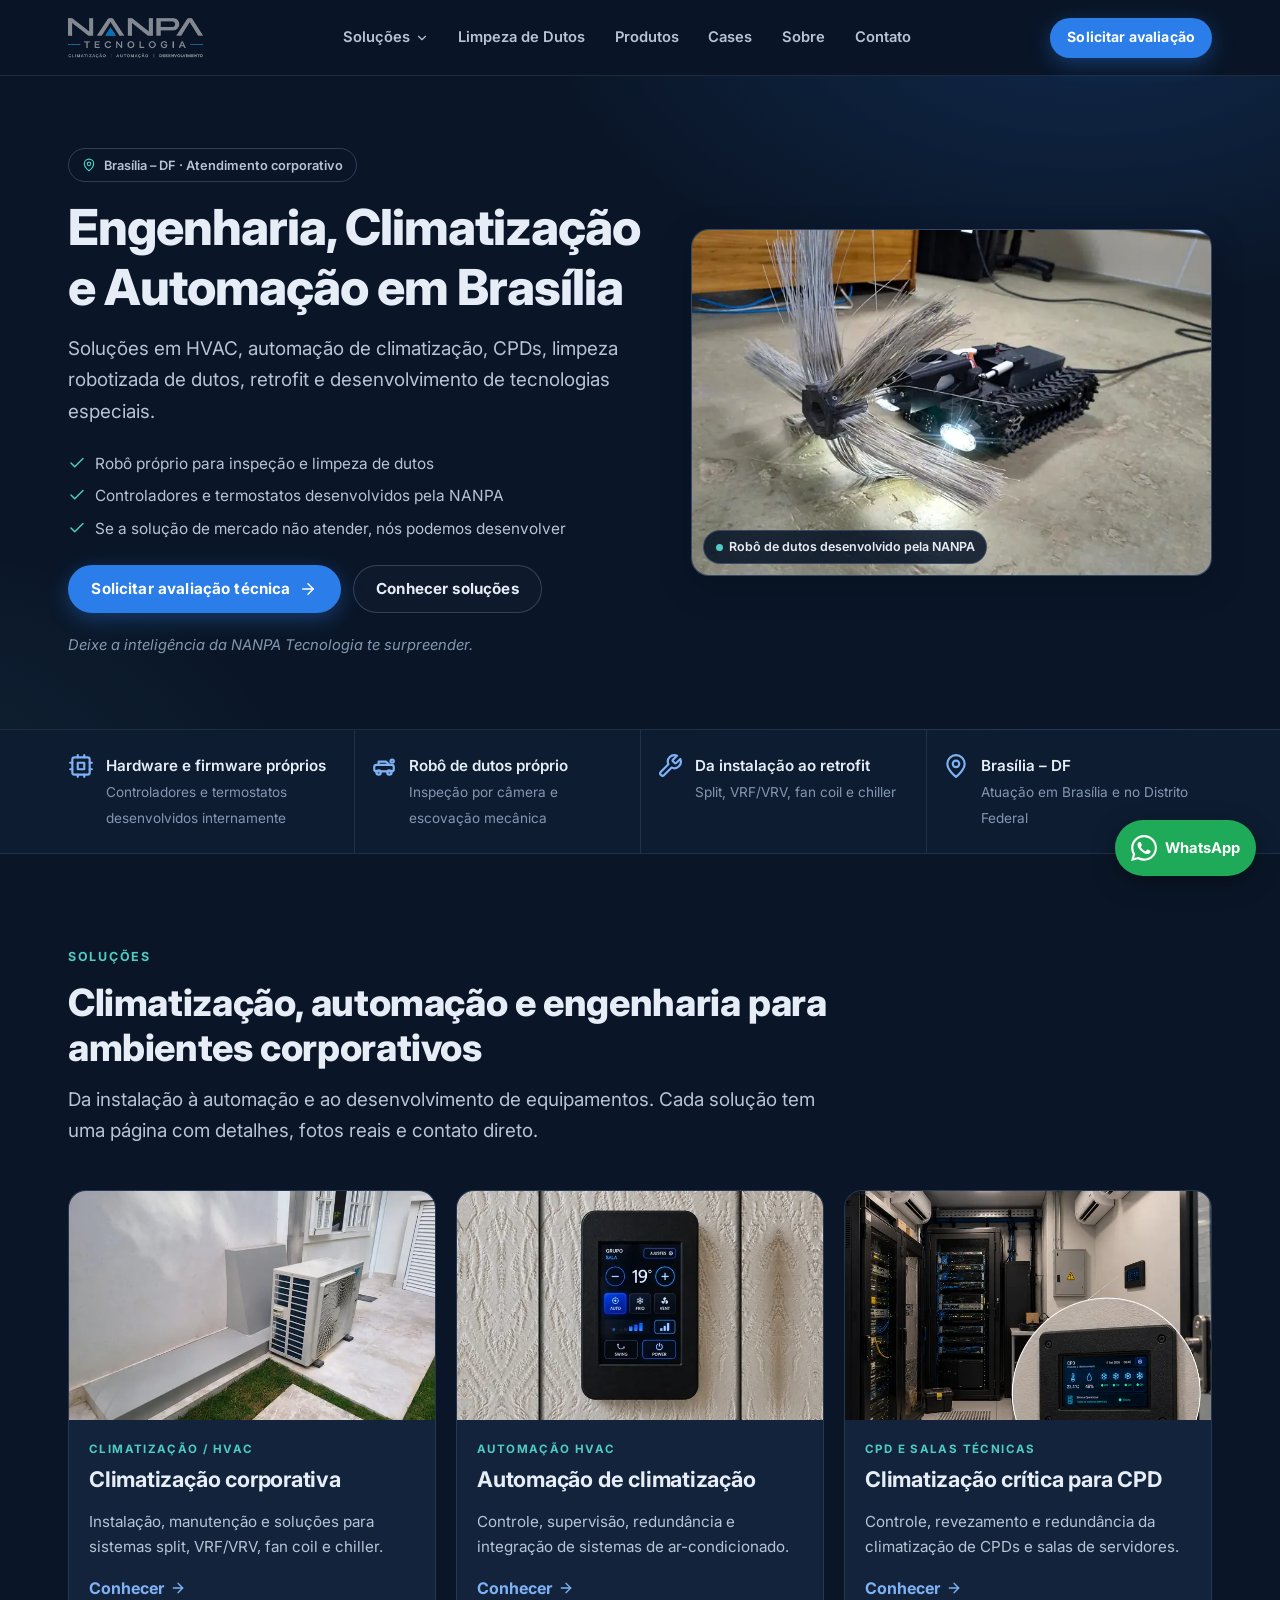
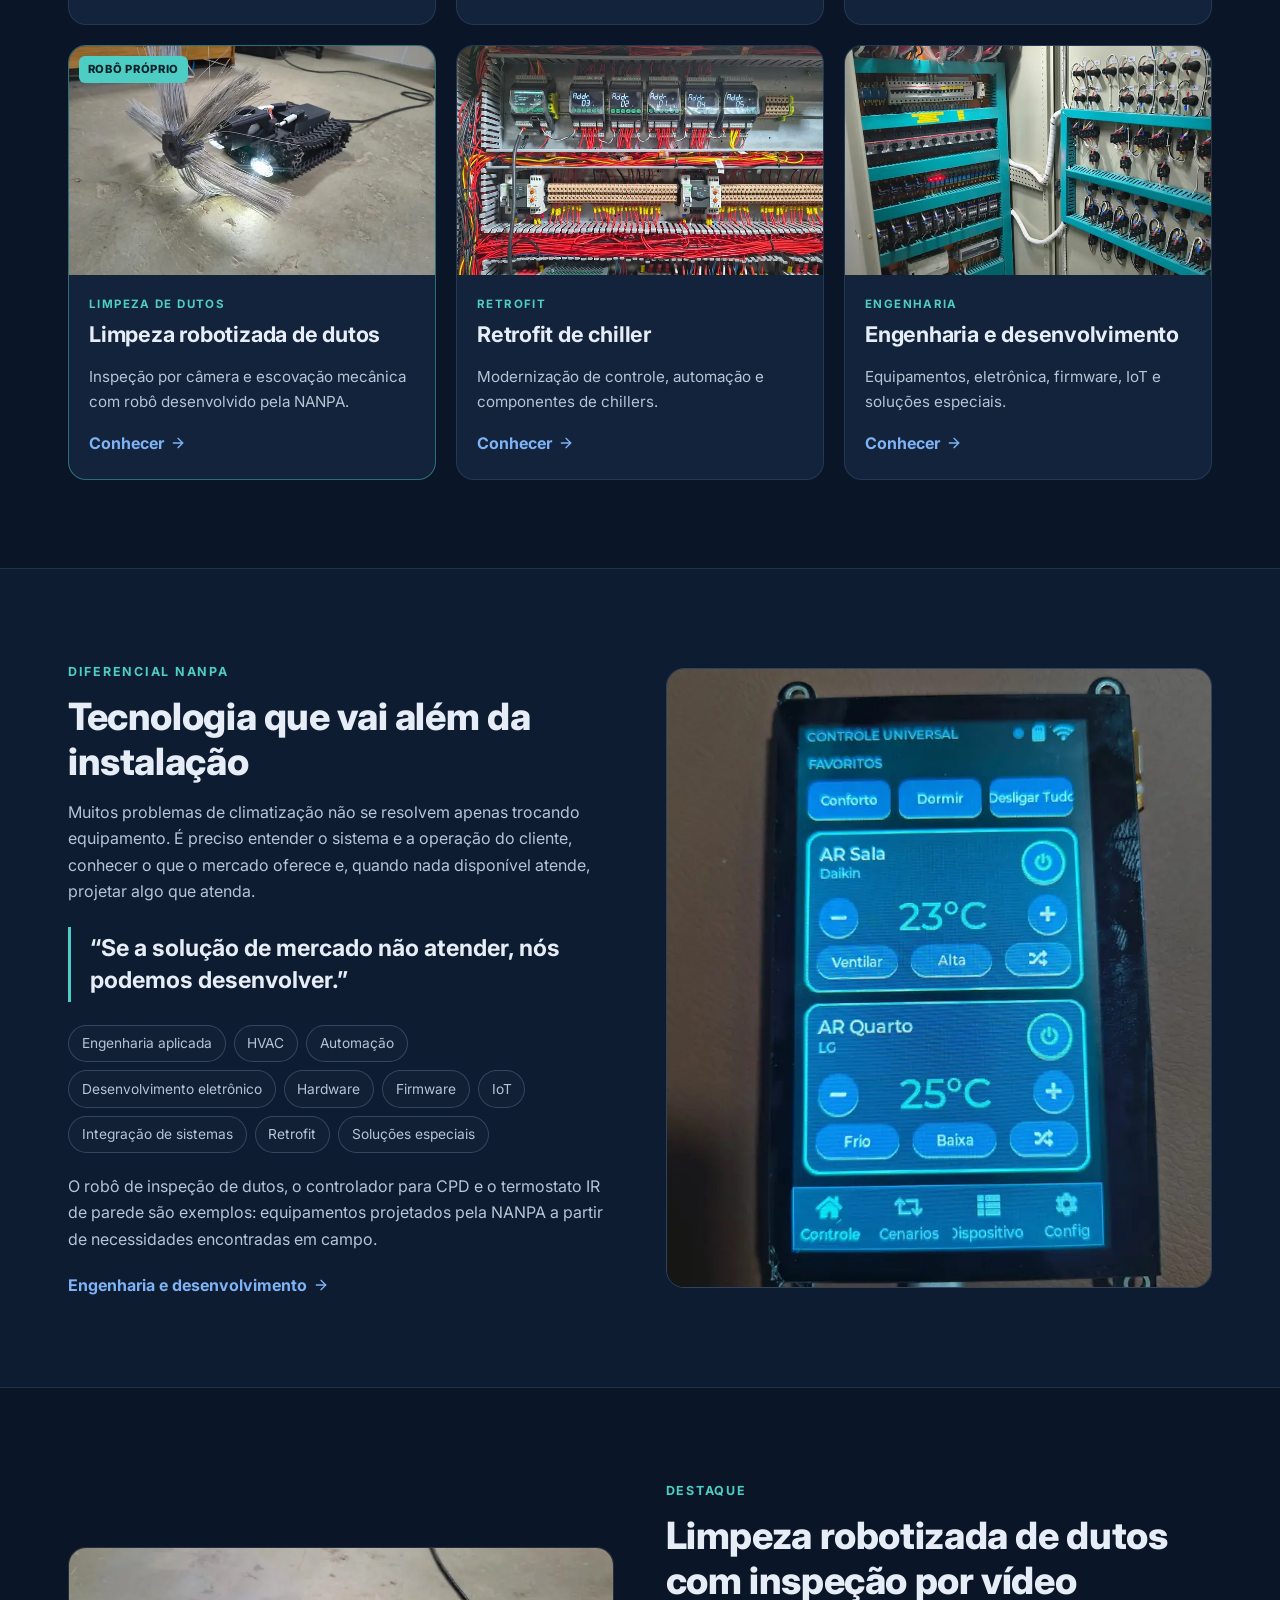
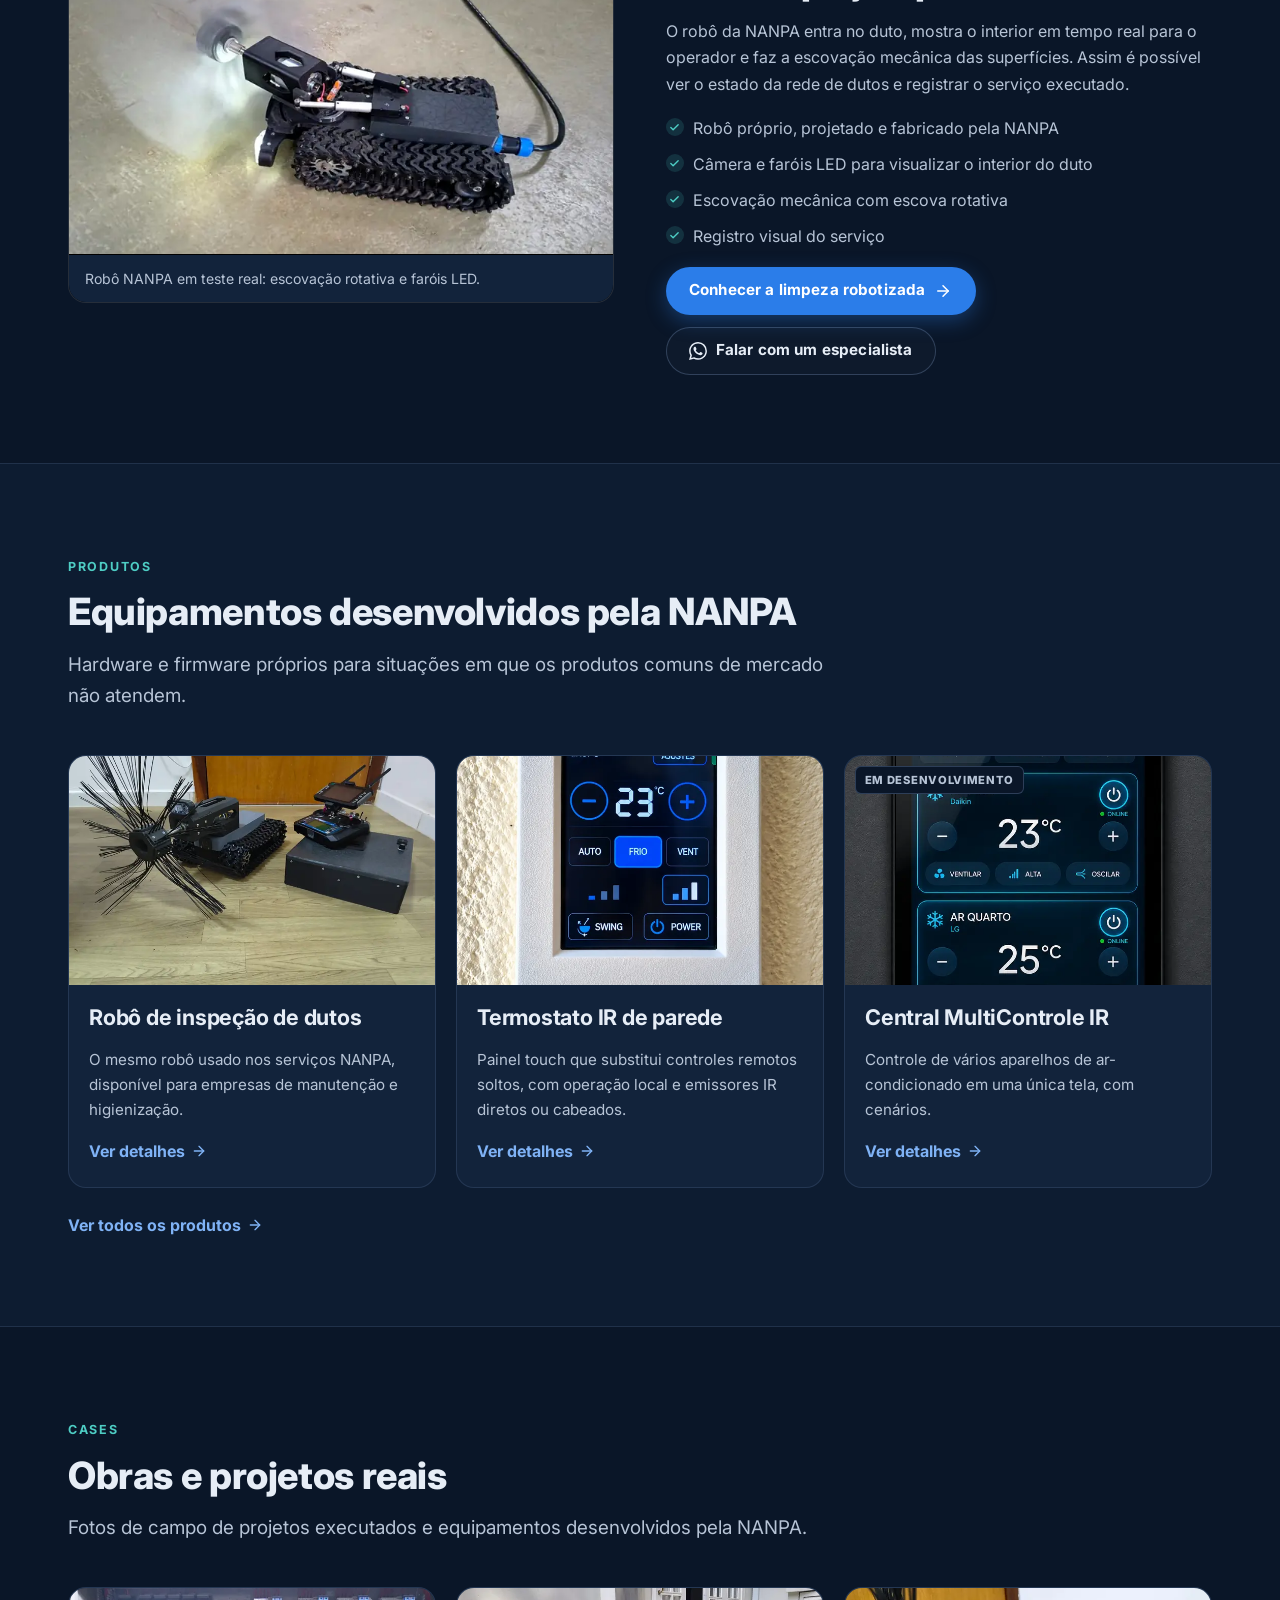
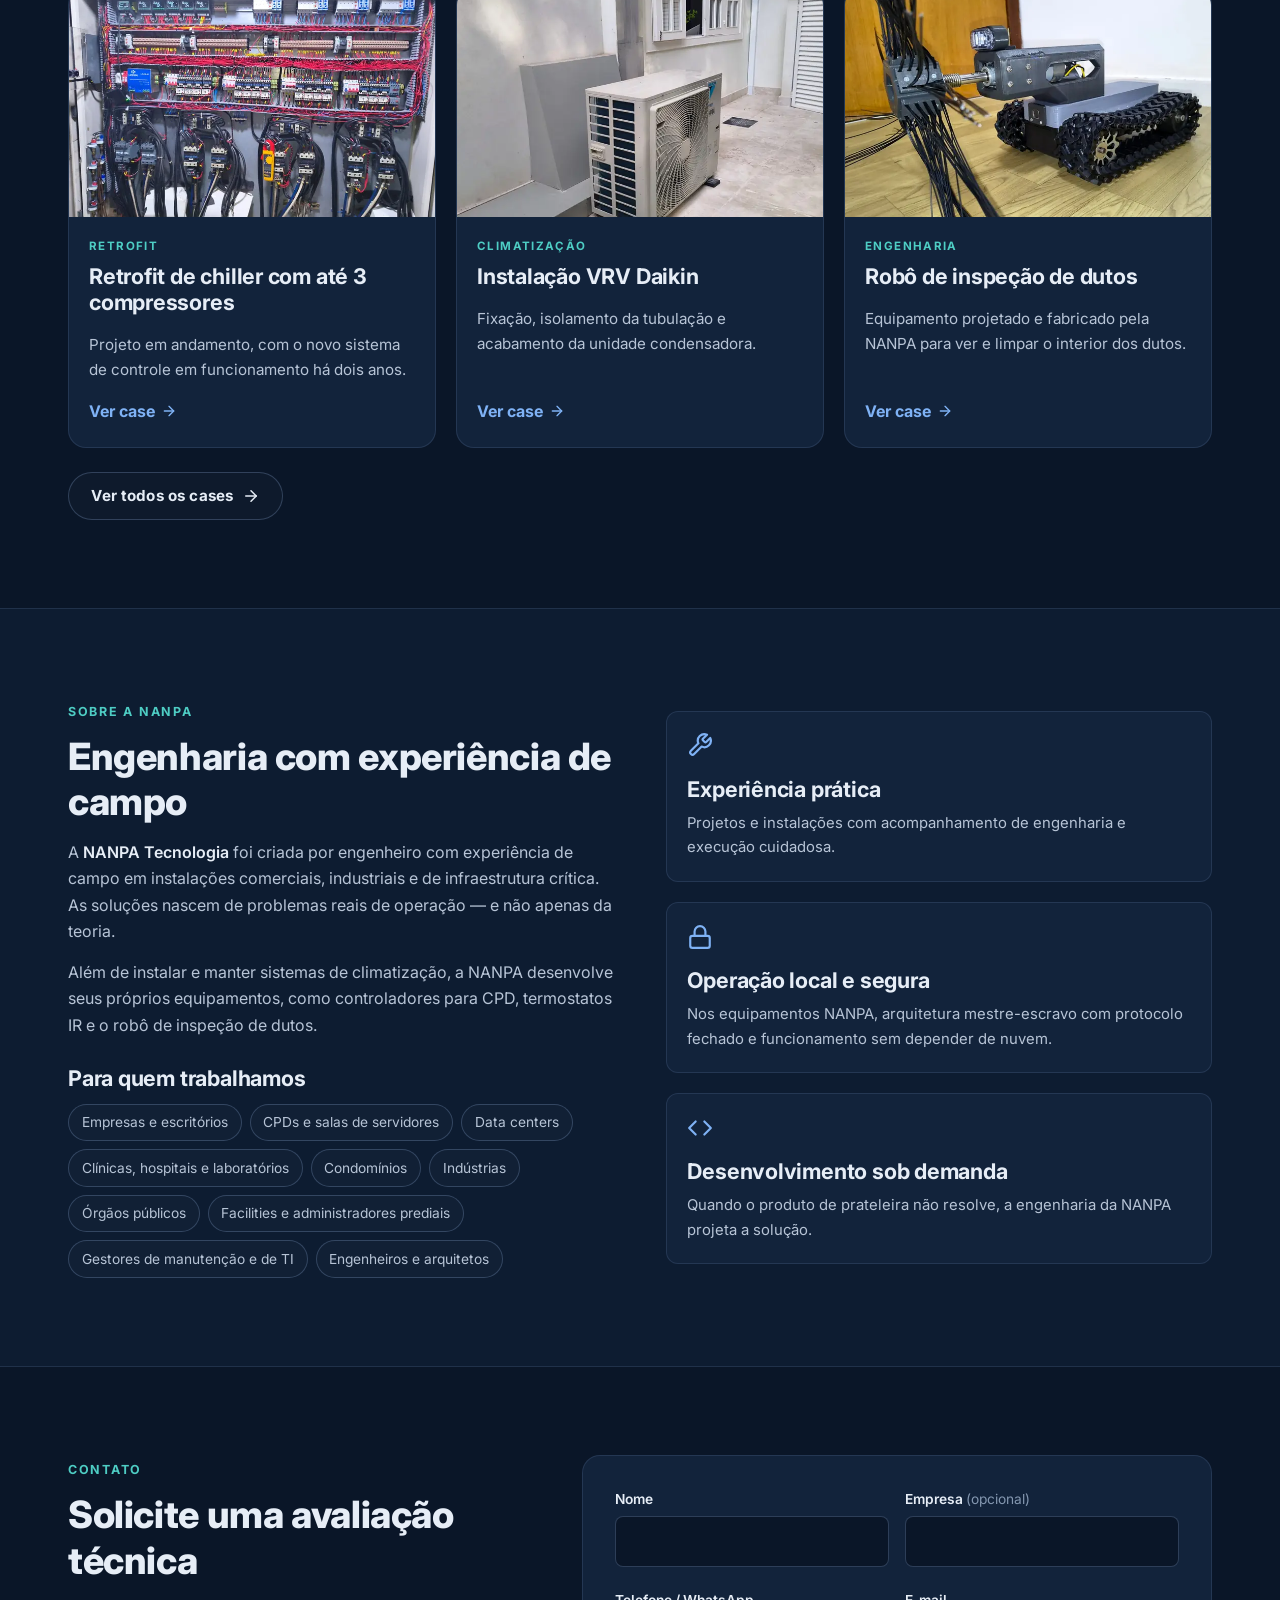
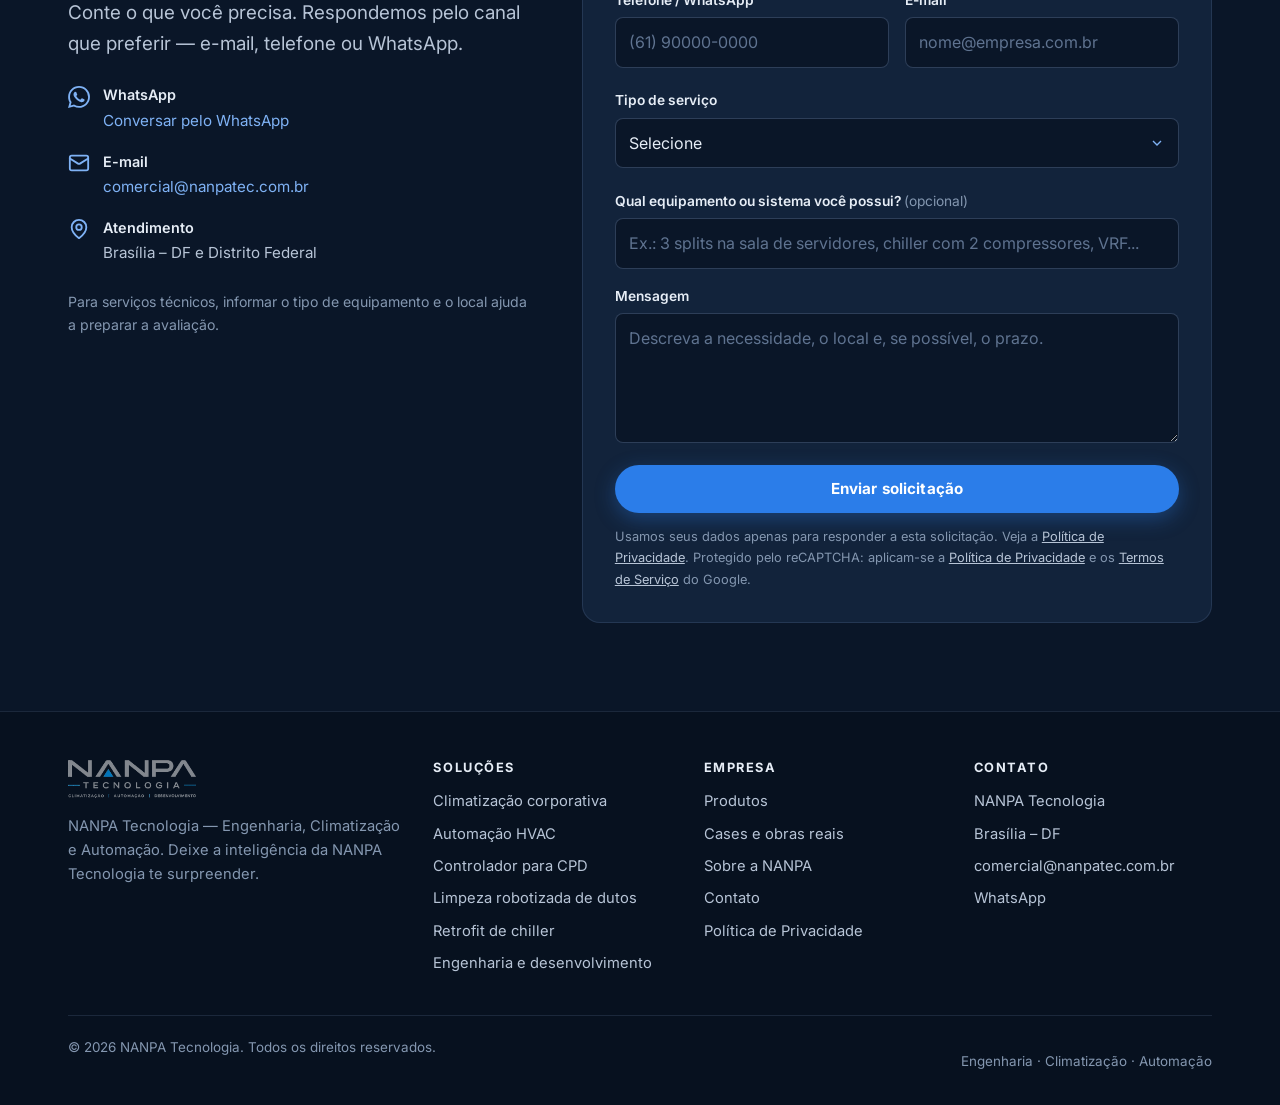
==== commit b15a9a5f: "feat: reestrutura o site com landing pages, SEO, conversão e analytics - Nova home com posicionament" ====
--- a/index.html
+++ b/index.html
@@ -1,995 +1,366 @@
 <!DOCTYPE html>
 <html lang="pt-BR">
 <head>
-    <meta charset="UTF-8">
-    <meta name="viewport" content="width=device-width, initial-scale=1.0">
-    <title>NANPA Tecnologia | Climatização, Automação e Soluções Sob Medida</title>
-    <meta name="description" content="NANPA Tecnologia — Climatização, Limpeza Robotizada de Dutos (PMOC), CFTV, Controle de Acesso, Automação Predial e Produtos Eletrônicos Dedicados. Soluções criadas por engenheiro com amplo know-how de campo.">
-    <meta name="keywords" content="limpeza de dutos, limpeza robotizada de dutos, PMOC ar condicionado, higienização dutos ANVISA, climatização, termostato IR parede, revezamento split CPD, CFTV, controle de acesso, NANPA Tecnologia">
-
-    <!-- Open Graph -->
-    <meta property="og:title" content="NANPA Tecnologia | Climatização, Automação e Soluções Sob Medida">
-    <meta property="og:description" content="Deixe a inteligência da NANPA Tecnologia te surpreender. Produtos dedicados e engenharia com know-how prático de campo.">
-    <meta property="og:type" content="website">
-    <meta property="og:image" content="assets/img/logo.png">
-
-    <!-- Fonts -->
-    <link rel="preconnect" href="https://fonts.googleapis.com">
-    <link rel="preconnect" href="https://fonts.gstatic.com" crossorigin>
-    <link href="https://fonts.googleapis.com/css2?family=Inter:wght@300;400;500;600;700;800;900&display=swap" rel="stylesheet">
-
-    <!-- Favicon -->
-    <link rel="icon" href="assets/img/logo.png" type="image/png">
-
-    <!-- Cloudflare Turnstile: a site key (publica) e lida pelo JS em tempo de execucao.
-         Substitua o valor abaixo pela sua site key real gerada no painel Cloudflare.
-         A SECRET KEY jamais deve aparecer aqui - ela vive apenas em env.TURNSTILE_SECRET_KEY.
-         Painel: https://dash.cloudflare.com - Turnstile - Add Widget
-         Dominio a registrar: nanpatec.com.br -->
-    <meta name="recaptcha-sitekey" content="6Lcwec4tAAAAAKurwTqKWwbZJPSHu0DMRDupl4bo">
-    <link rel="preconnect" href="https://www.google.com" crossorigin>
-    
-    <link rel="dns-prefetch" href="https://www.google.com">
-    
-
-    <!-- Stylesheet -->
-    <link rel="stylesheet" href="css/style.css?v=2.2.0">
+<meta charset="UTF-8">
+<meta name="viewport" content="width=device-width, initial-scale=1">
+<title>NANPA Tecnologia | Engenharia, Climatização e Automação em Brasília</title>
+<meta name="description" content="HVAC corporativo, automação de climatização para CPD, limpeza robotizada de dutos, retrofit de chiller e soluções de engenharia em Brasília-DF.">
+<meta name="robots" content="index, follow, max-image-preview:large">
+<link rel="canonical" href="https://nanpatec.com.br/">
+<meta name="theme-color" content="#0a1628">
+<meta property="og:type" content="website">
+<meta property="og:locale" content="pt_BR">
+<meta property="og:site_name" content="NANPA Tecnologia">
+<meta property="og:title" content="NANPA Tecnologia | Engenharia, Climatização e Automação em Brasília">
+<meta property="og:description" content="HVAC corporativo, automação de climatização para CPD, limpeza robotizada de dutos, retrofit de chiller e soluções de engenharia em Brasília-DF.">
+<meta property="og:url" content="https://nanpatec.com.br/">
+<meta property="og:image" content="https://nanpatec.com.br/assets/img/og-nanpa-tecnologia.jpg">
+<meta property="og:image:width" content="1200">
+<meta property="og:image:height" content="630">
+<meta name="twitter:card" content="summary_large_image">
+<meta name="twitter:title" content="NANPA Tecnologia | Engenharia, Climatização e Automação em Brasília">
+<meta name="twitter:description" content="HVAC corporativo, automação de climatização para CPD, limpeza robotizada de dutos, retrofit de chiller e soluções de engenharia em Brasília-DF.">
+<meta name="twitter:image" content="https://nanpatec.com.br/assets/img/og-nanpa-tecnologia.jpg">
+<meta name="recaptcha-sitekey" content="6Lcwec4tAAAAAKurwTqKWwbZJPSHu0DMRDupl4bo">
+<meta name="gtm-id" content="">
+<link rel="icon" href="/favicon.svg" type="image/svg+xml">
+<link rel="icon" href="/favicon-32.png" sizes="32x32" type="image/png">
+<link rel="apple-touch-icon" href="/apple-touch-icon.png">
+<link rel="preconnect" href="https://fonts.googleapis.com">
+<link rel="preconnect" href="https://fonts.gstatic.com" crossorigin>
+<link rel="stylesheet" href="https://fonts.googleapis.com/css2?family=Inter:wght@400;500;600;700;800&amp;display=swap">
+<link rel="preload" as="image" href="/assets/img/opt/robo-dutos-nanpa-720.webp" imagesrcset="/assets/img/opt/robo-dutos-nanpa-720.webp 720w, /assets/img/opt/robo-dutos-nanpa-1200.webp 1200w" imagesizes="(min-width: 960px) 50vw, 100vw" fetchpriority="high">
+<link rel="stylesheet" href="/css/site.css?v=3.0.0">
+<script src="/js/main.js?v=3.0.0" defer></script>
+<script type="application/ld+json">{"@context":"https://schema.org","@graph":[{"@type":"HVACBusiness","@id":"https://nanpatec.com.br/#empresa","name":"NANPA Tecnologia","alternateName":"NANPA Tecnologia — Engenharia, Climatização e Automação","url":"https://nanpatec.com.br/","logo":"https://nanpatec.com.br/assets/img/opt/logo-nanpa.png","image":"https://nanpatec.com.br/assets/img/og-nanpa-tecnologia.jpg","email":"comercial@nanpatec.com.br","slogan":"Deixe a inteligência da NANPA Tecnologia te surpreender.","description":"Engenharia, climatização e automação em Brasília-DF: HVAC corporativo, automação para CPD, limpeza robotizada de dutos, retrofit de chiller e desenvolvimento de soluções especiais.","address":{"@type":"PostalAddress","addressLocality":"Brasília","addressRegion":"DF","addressCountry":"BR"},"areaServed":[{"@type":"City","name":"Brasília"},{"@type":"AdministrativeArea","name":"Distrito Federal"}],"knowsAbout":["HVAC","Climatização corporativa","Automação de ar-condicionado","Climatização de CPD","Limpeza de dutos de ar-condicionado","Retrofit de chiller","Desenvolvimento eletrônico","Firmware","IoT"]},{"@type":"WebSite","@id":"https://nanpatec.com.br/#site","url":"https://nanpatec.com.br/","name":"NANPA Tecnologia","inLanguage":"pt-BR","publisher":{"@id":"https://nanpatec.com.br/#empresa"}}]}</script>
 </head>
-<body>
-
-    <!-- ========== Navigation ========== -->
-    <nav class="navbar" id="navbar">
-        <div class="container">
-            <a href="#hero" class="nav-logo">
-                <img src="assets/img/logo_dark.png" alt="NANPA Tecnologia" width="160" height="45">
-            </a>
-            <div class="nav-menu" id="nav-menu">
-                <a href="#sobre" class="nav-link">Sobre</a>
-                <a href="#servicos" class="nav-link">Serviços</a>
-                <a href="#limpeza-dutos" class="nav-link">Limpeza de Dutos</a>
-                <a href="#produtos" class="nav-link">Produtos</a>
-                <a href="#diferencial" class="nav-link">Diferencial</a>
-                <a href="#obras" class="nav-link">Obras Reais</a>
-                <a href="#contato" class="nav-cta">Fale Conosco</a>
-            </div>
-            <button class="nav-toggle" id="nav-toggle" aria-label="Abrir menu de navegação">
-                <span></span>
-                <span></span>
-                <span></span>
-            </button>
-        </div>
+<body data-wa-topic="geral" data-page-key="home">
+<a class="skip-link" href="#conteudo">Pular para o conteúdo</a>
+<header class="site-header">
+  <div class="container">
+    <a class="brand" href="/" aria-label="NANPA Tecnologia — página inicial">
+      <img src="/assets/img/opt/logo-nanpa-dark.webp" alt="NANPA Tecnologia" width="480" height="142">
+    </a>
+    <nav class="nav" id="site-nav" aria-label="Menu principal">
+      <ul class="nav-list">
+        <li class="nav-drop">
+          <button class="nav-drop-btn" type="button" aria-expanded="false" aria-controls="menu-solucoes">Soluções <svg viewBox="0 0 24 24" fill="none" stroke="currentColor" stroke-width="2" stroke-linecap="round" stroke-linejoin="round" aria-hidden="true"><path d="m6 9 6 6 6-6"/></svg></button>
+          <div class="nav-drop-menu" id="menu-solucoes">
+            <a href="/climatizacao-corporativa-brasilia">Climatização corporativa<span>Split, VRF/VRV, fan coil e chiller</span></a>
+<a href="/automacao-hvac-brasilia">Automação HVAC<span>Controle, supervisão e integração</span></a>
+<a href="/controlador-ar-condicionado-cpd">Controlador para CPD<span>Revezamento e redundância em salas técnicas</span></a>
+<a href="/limpeza-dutos-ar-condicionado-brasilia">Limpeza robotizada de dutos<span>Inspeção por vídeo e escovação mecânica</span></a>
+<a href="/retrofit-chiller-brasilia">Retrofit de chiller<span>Modernização de controle e automação</span></a>
+<a href="/engenharia-desenvolvimento">Engenharia e desenvolvimento<span>Eletrônica, firmware, IoT e soluções especiais</span></a>
+          </div>
+        </li>
+        <li><a class="nav-link" href="/limpeza-dutos-ar-condicionado-brasilia">Limpeza de Dutos</a></li>
+        <li><a class="nav-link" href="/produtos">Produtos</a></li>
+        <li><a class="nav-link" href="/cases">Cases</a></li>
+        <li><a class="nav-link" href="#sobre">Sobre</a></li>
+        <li><a class="nav-link" href="#contato">Contato</a></li>
+      </ul>
     </nav>
-
-    <!-- ========== Hero ========== -->
-    <section class="hero" id="hero">
-        <div class="hero-bg">
-            <div class="hero-grid"></div>
-        </div>
-        <div class="hero-shapes">
-            <div class="hero-shape"></div>
-            <div class="hero-shape"></div>
-            <div class="hero-shape"></div>
-            <div class="hero-shape"></div>
-        </div>
-        <div class="hero-robot">
-            <img src="assets/img/robo_duto_cutout.png" alt="Robô de Limpeza de Dutos NANPA Tecnologia" loading="eager">
-        </div>
-        <div class="container">
-            <div class="hero-badge">
-                <span class="dot"></span>
-                Engenharia de Campo & Inovação Prática
-            </div>
-            <img src="assets/img/logo_dark.png" alt="NANPA Tecnologia" class="hero-logo">
-            <h1>Deixe a inteligência da <span class="gradient-text">NANPA Tecnologia</span> te surpreender</h1>
-            <p class="hero-subtitle">Soluções definitivas em Climatização & HVAC, Limpeza Robotizada de Dutos e Hardware Industrial Dedicado. Empresa criada por engenheiro com sólido know-how de campo e instalações práticas.</p>
-            <div class="hero-services">
-                <span>Climatização</span>
-                <span class="divider"></span>
-                <span>Limpeza Robotizada de Dutos</span>
-                <span class="divider"></span>
-                <span>Hardware Industrial</span>
-            </div>
-            <div class="hero-cta-group">
-                <a href="#produtos" class="btn btn-primary">
-                    <span>Conhecer Nossos Produtos</span>
-                    <svg viewBox="0 0 24 24" width="18" height="18" fill="none" stroke="currentColor" stroke-width="2" stroke-linecap="round" stroke-linejoin="round"><path d="M5 12h14"/><path d="m12 5 7 7-7 7"/></svg>
-                </a>
-                <a href="#contato" class="btn btn-outline">Falar com o Engenheiro</a>
-            </div>
-        </div>
-        <div class="hero-scroll">
-            <span>Scroll</span>
-            <div class="scroll-line"></div>
-        </div>
-    </section>
-
-    <!-- ========== Marcas Integradas ========== -->
-    <!-- ========== About ========== -->
-    <section class="about section" id="sobre">
-        <div class="container">
-            <div class="section-header reveal">
-                <span class="section-label">Sobre Nós</span>
-                <h2 class="section-title">Engenharia de Campo e Alta Confiabilidade</h2>
-                <p class="section-subtitle">Conheça a história, a visão prática e o rigor técnico que diferenciam a NANPA Tecnologia.</p>
-            </div>
-            <div class="about-grid">
-                <div class="about-content reveal-left">
-                    <h3>Vivência de Campo Que <span class="gradient-text">Garante Resultados</span></h3>
-                    <p>A <strong>NANPA Tecnologia</strong> foi criada por engenheiro com grande know-how de campo e sólida bagagem em instalações industriais, comerciais e ambientes de infraestrutura crítica. Não ficamos apenas na teoria: nossas soluções nascem das necessidades e desafios reais das operações corporativas.</p>
-                    <p>Com vasta experiência em <strong>climatização e ar condicionado</strong> e <strong>limpeza robotizada de dutos</strong>, desenvolvemos também <strong>hardware industrial próprio</strong> — termostatos IR e controladores de CPD — para resolver problemas complexos com confiabilidade e autonomia.</p>
-                    <div class="about-stats">
-                        <div class="stat-item">
-                            <div class="stat-number" data-target="150" data-suffix="+">0</div>
-                            <div class="stat-label">Instalações</div>
-                        </div>
-                        <div class="stat-item">
-                            <div class="stat-number" data-target="10" data-suffix="+">0</div>
-                            <div class="stat-label">Anos de Know-how</div>
-                        </div>
-                    </div>
-                </div>
-                <div class="about-visual reveal-right">
-                    <div class="about-card">
-                        <div class="about-features">
-                            <div class="about-feature">
-                                <div class="about-feature-icon">
-                                    <!-- Shield icon -->
-                                    <svg viewBox="0 0 24 24" fill="none" stroke="currentColor" stroke-width="2" stroke-linecap="round" stroke-linejoin="round"><path d="M12 22s8-4 8-10V5l-8-3-8 3v7c0 6 8 10 8 10z"/></svg>
-                                </div>
-                                <div>
-                                    <h4>Know-how Real de Campo</h4>
-                                    <p>Projetos e instalações com acompanhamento de engenharia, dimensionamento preciso e execução nos mais altos padrões técnicos.</p>
-                                </div>
-                            </div>
-                            <div class="about-feature">
-                                <div class="about-feature-icon">
-                                    <!-- Server / Local icon -->
-                                    <svg viewBox="0 0 24 24" fill="none" stroke="currentColor" stroke-width="2" stroke-linecap="round" stroke-linejoin="round"><rect x="2" y="2" width="20" height="8" rx="2" ry="2"/><rect x="2" y="14" width="20" height="8" rx="2" ry="2"/><line x1="6" y1="6" x2="6.01" y2="6"/><line x1="6" y1="18" x2="6.01" y2="18"/></svg>
-                                </div>
-                                <div>
-                                    <h4>Operação Local & Protocolo Fechado</h4>
-                                    <p>Arquitetura Mestre-Escravo com protocolo fechado de alta segurança. Emissores IR diretos ou cabeados sem depender de nuvens externas.</p>
-                                </div>
-                            </div>
-                            <div class="about-feature">
-                                <div class="about-feature-icon">
-                                    <!-- Custom Engineering icon -->
-                                    <svg viewBox="0 0 24 24" fill="none" stroke="currentColor" stroke-width="2" stroke-linecap="round" stroke-linejoin="round"><circle cx="12" cy="12" r="3"/><path d="M19.4 15a1.65 1.65 0 0 0 .33 1.82l.06.06a2 2 0 0 1 0 2.83 2 2 0 0 1-2.83 0l-.06-.06a1.65 1.65 0 0 0-1.82-.33 1.65 1.65 0 0 0-1 1.51V21a2 2 0 0 1-2 2 2 2 0 0 1-2-2v-.09A1.65 1.65 0 0 0 9 19.4a1.65 1.65 0 0 0-1.82.33l-.06.06a2 2 0 0 1-2.83 0 2 2 0 0 1 0-2.83l.06-.06a1.65 1.65 0 0 0 .33-1.82 1.65 1.65 0 0 0-1.51-1H3a2 2 0 0 1-2-2 2 2 0 0 1 2-2h.09A1.65 1.65 0 0 0 4.6 9a1.65 1.65 0 0 0-.33-1.82l-.06-.06a2 2 0 0 1 0-2.83 2 2 0 0 1 2.83 0l.06.06a1.65 1.65 0 0 0 1.82.33H9a1.65 1.65 0 0 0 1-1.51V3a2 2 0 0 1 2-2 2 2 0 0 1 2 2v.09a1.65 1.65 0 0 0 1 1.51 1.65 1.65 0 0 0 1.82-.33l.06-.06a2 2 0 0 1 2.83 0 2 2 0 0 1 0 2.83l-.06.06a1.65 1.65 0 0 0-.33 1.82V9a1.65 1.65 0 0 0 1.51 1H21a2 2 0 0 1 2 2 2 2 0 0 1-2 2h-.09a1.65 1.65 0 0 0-1.51 1z"/></svg>
-                                </div>
-                                <div>
-                                    <h4>Desenvolvimento Sob Demanda</h4>
-                                    <p>Se a solução de mercado não atender suas exigências operacionais, nossa engenharia desenvolve a solução ideal sob medida.</p>
-                                </div>
-                            </div>
-                        </div>
-                    </div>
-                </div>
-            </div>
-        </div>
-    </section>
-
-    <!-- ========== Services ========== -->
-    <section class="section" id="servicos">
-        <div class="container">
-            <div class="section-header reveal">
-                <span class="section-label">Serviços Especializados</span>
-                <h2 class="section-title">O Que Fazemos</h2>
-                <p class="section-subtitle">Soluções corporativas completas com responsabilidade técnica e garantia de engenharia.</p>
-            </div>
-            <!-- Climatização — Banner de Destaque -->
-            <a href="#contato" class="service-featured reveal">
-                <div class="service-featured-icon">
-                    <svg viewBox="0 0 24 24" fill="none" stroke="currentColor" stroke-width="2" stroke-linecap="round" stroke-linejoin="round">
-                        <path d="M17.7 7.7a2.5 2.5 0 1 1 1.8 4.3H2"/>
-                        <path d="M9.6 4.6A2 2 0 1 1 11 8H2"/>
-                        <path d="M12.6 19.4A2 2 0 1 0 14 16H2"/>
-                    </svg>
-                </div>
-                <div class="service-featured-content">
-                    <span class="service-featured-label">Climatização Corporativa</span>
-                    <h3>Climatização & Ar Condicionado</h3>
-                    <p>Projetos térmicos, instalação e manutenção de splits, multi-splits e VRF corporativo com máximo rendimento e confiabilidade, do dimensionamento à entrega final.</p>
-                </div>
-                <div class="service-featured-arrow">
-                    <span>Solicitar Orçamento</span>
-                    <svg viewBox="0 0 24 24" width="16" height="16" fill="none" stroke="currentColor" stroke-width="2" stroke-linecap="round" stroke-linejoin="round"><path d="M5 12h14"/><path d="m12 5 7 7-7 7"/></svg>
-                </div>
-            </a>
-
-            <!-- Limpeza Robotizada de Dutos (PMOC) — Banner de Destaque -->
-            <a href="#limpeza-dutos" class="service-featured reveal">
-                <div class="service-featured-icon">
-                    <svg viewBox="0 0 24 24" fill="none" stroke="currentColor" stroke-width="2" stroke-linecap="round" stroke-linejoin="round">
-                        <rect x="2" y="6" width="20" height="12" rx="3"/>
-                        <circle cx="7" cy="12" r="2"/>
-                        <circle cx="17" cy="12" r="2"/>
-                        <path d="M12 2v4M12 18v4"/>
-                    </svg>
-                </div>
-                <div class="service-featured-content">
-                    <span class="service-featured-label">Tecnologia Proprietária NANPA</span>
-                    <h3>Limpeza de Dutos Robotizada</h3>
-                    <p>Higienização técnica em conformidade com o PMOC (Portaria MS 3.523 e ANVISA RE 09) utilizando robô com tração de esteiras projetado pela NANPA, com inspeção em vídeo HD e laudo com ART de engenharia.</p>
-                </div>
-                <div class="service-featured-arrow">
-                    <span>Ver Tecnologia Robótica</span>
-                    <svg viewBox="0 0 24 24" width="16" height="16" fill="none" stroke="currentColor" stroke-width="2" stroke-linecap="round" stroke-linejoin="round"><path d="M5 12h14"/><path d="m12 5 7 7-7 7"/></svg>
-                </div>
-            </a>
-
-            <!-- Hardware Industrial — Banner de Destaque -->
-            <a href="#produtos" class="service-featured reveal">
-                <div class="service-featured-icon">
-                    <svg viewBox="0 0 24 24" fill="none" stroke="currentColor" stroke-width="2" stroke-linecap="round" stroke-linejoin="round">
-                        <rect x="4" y="4" width="16" height="16" rx="2"/>
-                        <rect x="9" y="9" width="6" height="6"/>
-                        <path d="M9 2v2M15 2v2M9 20v2M15 20v2M2 9h2M2 15h2M20 9h2M20 15h2"/>
-                    </svg>
-                </div>
-                <div class="service-featured-content">
-                    <span class="service-featured-label">Hardware Próprio NANPA</span>
-                    <h3>Hardware Industrial: Termostato IR & Controlador de CPD</h3>
-                    <p>Eletrônica e firmware desenvolvidos pela NANPA: termostato touch de parede e controlador de revezamento de splits para CPD, com protocolo fechado Mestre-Escravo e funcionamento 100% local.</p>
-                </div>
-                <div class="service-featured-arrow">
-                    <span>Ver Produtos</span>
-                    <svg viewBox="0 0 24 24" width="16" height="16" fill="none" stroke="currentColor" stroke-width="2" stroke-linecap="round" stroke-linejoin="round"><path d="M5 12h14"/><path d="m12 5 7 7-7 7"/></svg>
-                </div>
-            </a>
-        </div>
-    </section>
-
-    <!-- ========== Limpeza de Dutos Robotizada ========== -->
-    <section class="duct-cleaning-section section" id="limpeza-dutos">
-        <div class="container">
-            <div class="section-header reveal">
-                <span class="section-label">Tecnologia Proprietária NANPA</span>
-                <h2 class="section-title">Limpeza e Higienização Robotizada de Dutos HVAC</h2>
-                <p class="section-subtitle">Robô sobre esteiras desenvolvido e fabricado pela engenharia da NANPA Tecnologia. Inspeção visual em vídeo HD e escovação mecânica de alta rotação em total conformidade com o PMOC e a ANVISA.</p>
-            </div>
-
-            <!-- Spotlight Grid -->
-            <div class="duct-spotlight reveal">
-                <div class="duct-info">
-                    <div class="duct-tech-badge">
-                        <span class="pulse-dot"></span>
-                        Engenharia Robótica Exclusiva &bull; 100% NANPA
-                    </div>
-                    <h3>Inspeção Visual Computadorizada & <span class="gradient-text">Escovação Mecânica de Alta Rotação</span></h3>
-                    <p class="duct-lead">
-                        A higienização periódica de dutos de ar condicionado central é uma exigência legal e sanitária fundamental para edifícios corporativos, hospitais, órgãos públicos e indústrias. Enquanto os métodos tradicionais de mercado são manuais, cegos e limitados a poucos metros das grelhas, a <strong>NANPA Tecnologia desenvolveu seu próprio robô autônomo sobre esteiras</strong>, projetado para percorrer dezenas de metros no interior das tubulações com transmissão de vídeo ao vivo.
-                    </p>
-
-                    <!-- Tech Pillars Grid -->
-                    <div class="duct-pillars">
-                        <div class="duct-pillar-item">
-                            <div class="pillar-icon">
-                                <svg width="22" height="22" viewBox="0 0 24 24" fill="none" stroke="currentColor" stroke-width="2" stroke-linecap="round" stroke-linejoin="round">
-                                    <circle cx="12" cy="12" r="10"/>
-                                    <path d="M12 6v6l4 2"/>
-                                </svg>
-                            </div>
-                            <div>
-                                <h4>Tração Robótica por Lagartas</h4>
-                                <p>Esteiras de alta aderência que vencem curvas de 90°, desníveis e resíduos acumulados sem patinar ou perder torque.</p>
-                            </div>
-                        </div>
-
-                        <div class="duct-pillar-item">
-                            <div class="pillar-icon">
-                                <svg width="22" height="22" viewBox="0 0 24 24" fill="none" stroke="currentColor" stroke-width="2" stroke-linecap="round" stroke-linejoin="round">
-                                    <path d="M14.7 6.3a1 1 0 0 0 0 1.4l1.6 1.6a1 1 0 0 0 1.4 0l3.77-3.77a6 6 0 0 1-7.94 7.94l-6.91 6.91a2.12 2.12 0 0 1-3-3l6.91-6.91a6 6 0 0 1 7.94-7.94l-3.76 3.76z"/>
-                                </svg>
-                            </div>
-                            <div>
-                                <h4>Cabeçote Articulado por Pistões</h4>
-                                <p>Atuadores eletromecânicos que regulam altura e ângulo milimétrico para cobrir 100% das superfícies do duto.</p>
-                            </div>
-                        </div>
-
-                        <div class="duct-pillar-item">
-                            <div class="pillar-icon">
-                                <svg width="22" height="22" viewBox="0 0 24 24" fill="none" stroke="currentColor" stroke-width="2" stroke-linecap="round" stroke-linejoin="round">
-                                    <path d="M23 19a2 2 0 0 1-2 2H3a2 2 0 0 1-2-2V8a2 2 0 0 1 2-2h4l2-3h6l2 3h4a2 2 0 0 1 2 2z"/>
-                                    <circle cx="12" cy="13" r="4"/>
-                                </svg>
-                            </div>
-                            <div>
-                                <h4>Câmera FPV & Faróis LED Potentes</h4>
-                                <p>Iluminação dedicada para breu absoluto e câmera de alta resolução transmitindo imagem contínua em tempo real.</p>
-                            </div>
-                        </div>
-
-                        <div class="duct-pillar-item">
-                            <div class="pillar-icon">
-                                <svg width="22" height="22" viewBox="0 0 24 24" fill="none" stroke="currentColor" stroke-width="2" stroke-linecap="round" stroke-linejoin="round">
-                                    <rect x="2" y="3" width="20" height="14" rx="2" ry="2"/>
-                                    <line x1="8" y1="21" x2="16" y2="21"/>
-                                    <line x1="12" y1="17" x2="12" y2="21"/>
-                                </svg>
-                            </div>
-                            <div>
-                                <h4>Estação de Controle & Telemetria</h4>
-                                <p>Comando remoto de precisão com tela FPV dedicada, monitorando rotação, velocidade e posicionamento milimétrico.</p>
-                            </div>
-                        </div>
-                    </div>
-
-                    <!-- Duas Frentes de Negócio -->
-                    <div class="duct-offers">
-                        <div class="duct-offer-card">
-                            <div class="duct-offer-icon">
-                                <svg viewBox="0 0 24 24" fill="none" stroke="currentColor" stroke-width="2" stroke-linecap="round" stroke-linejoin="round">
-                                    <rect x="2" y="6" width="20" height="12" rx="3"/>
-                                    <circle cx="7" cy="12" r="2"/>
-                                    <circle cx="17" cy="12" r="2"/>
-                                    <path d="M12 2v4M12 18v4"/>
-                                </svg>
-                            </div>
-                            <h4>Serviço de Limpeza de Dutos</h4>
-                            <p>Higienização completa executada pela nossa equipe técnica, com robô proprietário, inspeção em vídeo do antes e depois e laudo conclusivo ao final do serviço.</p>
-                            <a href="#contato" class="duct-offer-link">
-                                <span>Solicitar Orçamento</span>
-                                <svg viewBox="0 0 24 24" fill="none" stroke="currentColor" stroke-width="2.5" stroke-linecap="round" stroke-linejoin="round"><path d="M5 12h14"/><path d="m12 5 7 7-7 7"/></svg>
-                            </a>
-                        </div>
-                        <div class="duct-offer-card">
-                            <div class="duct-offer-icon">
-                                <svg viewBox="0 0 24 24" fill="none" stroke="currentColor" stroke-width="2" stroke-linecap="round" stroke-linejoin="round">
-                                    <circle cx="12" cy="12" r="10"/>
-                                    <circle cx="12" cy="12" r="3"/>
-                                    <path d="M12 2v3M12 19v3M2 12h3M19 12h3"/>
-                                </svg>
-                            </div>
-                            <h4>Venda de Robôs de Inspeção</h4>
-                            <p>O robô também está disponível para aquisição: empresas de manutenção e higienização podem comprar o equipamento NANPA para realizar suas próprias inspeções e limpezas.</p>
-                            <a href="#contato" class="duct-offer-link">
-                                <span>Falar sobre Aquisição</span>
-                                <svg viewBox="0 0 24 24" fill="none" stroke="currentColor" stroke-width="2.5" stroke-linecap="round" stroke-linejoin="round"><path d="M5 12h14"/><path d="m12 5 7 7-7 7"/></svg>
-                            </a>
-                        </div>
-                    </div>
-
-                    <div class="duct-cta-group">
-                        <a href="#contato" class="btn btn-primary">
-                            <span>Solicitar Orçamento de Limpeza</span>
-                            <svg viewBox="0 0 24 24" width="18" height="18" fill="none" stroke="currentColor" stroke-width="2" stroke-linecap="round" stroke-linejoin="round"><path d="M5 12h14"/><path d="m12 5 7 7-7 7"/></svg>
-                        </a>
-                        <a href="assets/img/real_duct_robot_demo.mp4" target="_blank" class="btn btn-outline">
-                            <svg viewBox="0 0 24 24" width="18" height="18" fill="none" stroke="currentColor" stroke-width="2" stroke-linecap="round" stroke-linejoin="round"><polygon points="5 3 19 12 5 21 5 3"/></svg>
-                            <span>Ver Vídeo do Robô</span>
-                        </a>
-                    </div>
-                </div>
-
-                <!-- Media Column -->
-                <div class="duct-media">
-                    <div class="duct-video-card">
-                        <div class="video-wrapper">
-                            <video src="assets/img/real_duct_robot_demo.mp4" autoplay muted loop playsinline controls poster="assets/img/real_duct_robot_active.jpg"></video>
-                            <div class="video-overlay-badge">
-                                <span class="pulse-dot red"></span>
-                                Robô NANPA em Ação Real
-                            </div>
-                        </div>
-                        <div class="video-caption">
-                            <strong>Demonstração Real:</strong> Escovação de alta velocidade com acionamento elétrico e faróis de LED operando em teste prático de bancada e campo.
-                        </div>
-                    </div>
-
-                    <div class="duct-video-card">
-                        <div class="video-wrapper">
-                            <video src="assets/img/video_site_otimizado.mp4" muted loop playsinline controls preload="metadata"></video>
-                            <div class="video-overlay-badge">
-                                <span class="pulse-dot"></span>
-                                Limpeza Real
-                            </div>
-                        </div>
-                        <div class="video-caption">
-                            <strong>Limpeza Real:</strong> Conheça de perto a tecnologia robótica proprietária da NANPA e o processo completo de limpeza de dutos.
-                        </div>
-                    </div>
-
-                    <!-- Gallery Grid -->
-                    <div class="duct-gallery-row">
-                        <div class="duct-gallery-card">
-                            <img src="assets/img/Robo Limpeza de Duto.jpeg" alt="Robô de Dutos NANPA com Cerdas e Faróis de LED" loading="lazy">
-                            <span>Cerdas de Alta Densidade</span>
-                        </div>
-                        <div class="duct-gallery-card">
-                            <img src="assets/img/real_duct_robot_controller.jpg" alt="Estação de Rádio Controle e Monitor FPV" loading="lazy">
-                            <span>Estação de Controle FPV</span>
-                        </div>
-                        <div class="duct-gallery-card">
-                            <img src="assets/img/real_duct_robot_detail.jpg" alt="Mecanismo de Atuação e Tração Robótica" loading="lazy">
-                            <span>Mecanismo & Atuadores</span>
-                        </div>
-                        <div class="duct-gallery-card">
-                            <img src="assets/img/WhatsApp Image 2026-09-10 at 22.32.00.jpeg" alt="Escovação Rotativa do Robô NANPA em Teste de Bancada" loading="lazy">
-                            <span>Escovação em Alta Rotação</span>
-                        </div>
-                    </div>
-                </div>
-            </div>
-
-            <!-- Comparison Table: Tradicional vs NANPA -->
-            <div class="duct-comparison reveal">
-                <div class="comparison-header">
-                    <h3>Por Que Escolher a Robótica Proprietária da NANPA?</h3>
-                    <p>Veja como a tecnologia desenvolvida pela NANPA supera radicalmente as limitações dos métodos convencionais de mercado.</p>
-                </div>
-                <div class="comparison-grid">
-                    <div class="comparison-card traditional">
-                        <div class="comp-badge">Método Tradicional de Mercado</div>
-                        <h4>Limpeza Manual / Cabos Flexíveis</h4>
-                        <ul class="comp-list">
-                            <li class="negative">
-                                <svg width="18" height="18" viewBox="0 0 24 24" fill="none" stroke="currentColor" stroke-width="2.5"><line x1="18" y1="6" x2="6" y2="18"/><line x1="6" y1="6" x2="18" y2="18"/></svg>
-                                <span>Alcance curto, restrito a poucos metros das grelhas e difusores.</span>
-                            </li>
-                            <li class="negative">
-                                <svg width="18" height="18" viewBox="0 0 24 24" fill="none" stroke="currentColor" stroke-width="2.5"><line x1="18" y1="6" x2="6" y2="18"/><line x1="6" y1="6" x2="18" y2="18"/></svg>
-                                <span>Inspeção cega sem acompanhamento visual contínuo do percurso.</span>
-                            </li>
-                            <li class="negative">
-                                <svg width="18" height="18" viewBox="0 0 24 24" fill="none" stroke="currentColor" stroke-width="2.5"><line x1="18" y1="6" x2="6" y2="18"/><line x1="6" y1="6" x2="18" y2="18"/></svg>
-                                <span>Risco de perfuração do duto ou rasgo no isolamento térmico interno.</span>
-                            </li>
-                            <li class="negative">
-                                <svg width="18" height="18" viewBox="0 0 24 24" fill="none" stroke="currentColor" stroke-width="2.5"><line x1="18" y1="6" x2="6" y2="18"/><line x1="6" y1="6" x2="18" y2="18"/></svg>
-                                <span>Relatórios genéricos sem comprovação por vídeo de toda a extensão do duto.</span>
-                            </li>
-                        </ul>
-                    </div>
-
-                    <div class="comparison-card proprietary">
-                        <div class="comp-badge popular">Tecnologia Robótica NANPA</div>
-                        <h4>Robô Guiado com Inspeção HD & FPV</h4>
-                        <ul class="comp-list">
-                            <li class="positive">
-                                <svg width="18" height="18" viewBox="0 0 24 24" fill="none" stroke="currentColor" stroke-width="2.5"><polyline points="20 6 9 17 4 12"/></svg>
-                                <span>Navega dezenas de metros por ramal, transpondo curvas de 90° e aclives com facilidade.</span>
-                            </li>
-                            <li class="positive">
-                                <svg width="18" height="18" viewBox="0 0 24 24" fill="none" stroke="currentColor" stroke-width="2.5"><polyline points="20 6 9 17 4 12"/></svg>
-                                <span>Câmera FPV transmitindo ao vivo para o operador e gravação do laudo de "Antes e Depois".</span>
-                            </li>
-                            <li class="positive">
-                                <svg width="18" height="18" viewBox="0 0 24 24" fill="none" stroke="currentColor" stroke-width="2.5"><polyline points="20 6 9 17 4 12"/></svg>
-                                <span>Escovação mecânica 360° de alta rotação que limpa profundamente sem danificar a chapa galvanizada.</span>
-                            </li>
-                            <li class="positive">
-                                <svg width="18" height="18" viewBox="0 0 24 24" fill="none" stroke="currentColor" stroke-width="2.5"><polyline points="20 6 9 17 4 12"/></svg>
-                                <span>Laudo pericial completo com registro em vídeo e ART assinada por Engenheiro Mecânico.</span>
-                            </li>
-                        </ul>
-                    </div>
-                </div>
-            </div>
-        </div>
-    </section>
-
-    <!-- ========== Flagship Products ========== -->
-    <section class="products section" id="produtos">
-        <div class="container">
-            <div class="section-header reveal">
-                <span class="section-label">Produtos Exclusivos</span>
-                <h2 class="section-title">Hardware Próprio e Inovação Industrial</h2>
-                <p class="section-subtitle">Equipamentos desenvolvidos para solucionar demandas críticas onde os produtos comuns de mercado não atendem.</p>
-            </div>
-            <div class="products-grid reveal-stagger">
-                
-                <!-- Produto 1: Termostato IR de Parede -->
-                <div class="product-card">
-                    <div class="product-badge-flag">
-                        <span class="pulse-dot"></span>
-                        100% Local / Sem Nuvem
-                    </div>
-                    <div class="product-image">
-                        <img src="assets/img/real_thermostat_wall.jpg" alt="Termostato Touch IR de Parede Real NANPA Tecnologia" loading="lazy">
-                        <div class="product-overlay">
-                            <span class="product-category-tag">Ambientes Corporativos</span>
-                        </div>
-                    </div>
-                    <div class="product-body">
-                        <h3>Termostato IR de Parede</h3>
-                        <p class="product-desc">Termostato inteligente touch de parede com controle infravermelho de alta precisão para aparelhos de ar condicionado. Desenvolvido para escritórios, consultórios e salas executivas que exigem controle térmico contínuo e rigorosa segurança de dados.</p>
-                        
-                        <ul class="product-features-list">
-                            <li>
-                                <svg viewBox="0 0 24 24" fill="none" stroke="currentColor" stroke-width="2.5" stroke-linecap="round" stroke-linejoin="round"><polyline points="20 6 9 17 4 12"/></svg>
-                                <span><strong>Funcionamento 100% Local:</strong> Independente de internet ou nuvem, garantindo privacidade corporativa absoluta e operação sem interrupções.</span>
-                            </li>
-                            <li>
-                                <svg viewBox="0 0 24 24" fill="none" stroke="currentColor" stroke-width="2.5" stroke-linecap="round" stroke-linejoin="round"><polyline points="20 6 9 17 4 12"/></svg>
-                                <span><strong>Emissores IR Diretos ou Cabeados:</strong> Os transmissores IR podem ser integrados para acionamento por visada ou <strong>cabeados diretamente até o split</strong>, garantindo disparo 100% confiável mesmo em layouts complexos.</span>
-                            </li>
-                            <li>
-                                <svg viewBox="0 0 24 24" fill="none" stroke="currentColor" stroke-width="2.5" stroke-linecap="round" stroke-linejoin="round"><polyline points="20 6 9 17 4 12"/></svg>
-                                <span><strong>Comunicação Mestre-Escravo (Protocolo Fechado):</strong> Sistema estruturado em arquitetura Mestre-Escravo com <strong>protocolo fechado e proprietário</strong>, conferindo altíssima segurança contra invasões e máxima imunidade a ruídos.</span>
-                            </li>
-                            <li>
-                                <svg viewBox="0 0 24 24" fill="none" stroke="currentColor" stroke-width="2.5" stroke-linecap="round" stroke-linejoin="round"><polyline points="20 6 9 17 4 12"/></svg>
-                                <span><strong>Painel Touch Screen de Parede:</strong> Substitui controles remotos soltos, eliminando perdas, pilhas e acessos desautorizados.</span>
-                            </li>
-                            <li>
-                                <svg viewBox="0 0 24 24" fill="none" stroke="currentColor" stroke-width="2.5" stroke-linecap="round" stroke-linejoin="round"><polyline points="20 6 9 17 4 12"/></svg>
-                                <span><strong>Programação Horária & Economia:</strong> Lógica automática de climatização que reduz significativamente a conta de energia.</span>
-                            </li>
-                        </ul>
-
-                        <div class="product-tags">
-                            <span class="product-tag-pill">Protocolo Fechado</span>
-                            <span class="product-tag-pill">Mestre / Escravo</span>
-                            <span class="product-tag-pill">IR Cabeado ou Direto</span>
-                            <span class="product-tag-pill">Zero Cloud</span>
-                            <span class="product-tag-pill">Touch Screen</span>
-                        </div>
-
-                        <div class="product-action">
-                            <a href="#contato" class="btn btn-primary">
-                                <span>Solicitar Demonstração</span>
-                                <svg viewBox="0 0 24 24" width="18" height="18" fill="none" stroke="currentColor" stroke-width="2" stroke-linecap="round" stroke-linejoin="round"><path d="M5 12h14"/><path d="m12 5 7 7-7 7"/></svg>
-                            </a>
-                        </div>
-                    </div>
-                </div>
-
-                <!-- Produto 2: Controlador IR para CPD -->
-                <div class="product-card">
-                    <div class="product-badge-flag">
-                        <span class="pulse-dot"></span>
-                        Missão Crítica / CPD
-                    </div>
-                    <div class="product-image">
-                        <img src="assets/img/Controlador CPD.png" alt="Controlador de Ar Condicionado IR para CPD NANPA Tecnologia" loading="lazy">
-                        <div class="product-overlay">
-                            <span class="product-category-tag">Data Centers & TI</span>
-                        </div>
-                    </div>
-                    <div class="product-body">
-                        <h3>Controlador de Ar Condicionado IR para CPD</h3>
-                        <p class="product-desc">Solução definitiva para salas de servidores, CPDs e data centers. Gerencia o revezamento automatizado de até 4 splits através de emissores IR cabeados, contingência por falha e monitoramento de rede.</p>
-                        
-                        <ul class="product-features-list">
-                            <li>
-                                <svg viewBox="0 0 24 24" fill="none" stroke="currentColor" stroke-width="2.5" stroke-linecap="round" stroke-linejoin="round"><polyline points="20 6 9 17 4 12"/></svg>
-                                <span><strong>Revezamento para até 4 Splits:</strong> Alternância automática programada por tempo e contingência emergencial em caso de calor excessivo ou falha de equipamento.</span>
-                            </li>
-                            <li>
-                                <svg viewBox="0 0 24 24" fill="none" stroke="currentColor" stroke-width="2.5" stroke-linecap="round" stroke-linejoin="round"><polyline points="20 6 9 17 4 12"/></svg>
-                                <span><strong>Emissores IR Cabeados Individuais:</strong> Linhas de infravermelho cabeadas ponto a ponto para cada evaporador split, eliminando falhas por obstrução visual.</span>
-                            </li>
-                            <li>
-                                <svg viewBox="0 0 24 24" fill="none" stroke="currentColor" stroke-width="2.5" stroke-linecap="round" stroke-linejoin="round"><polyline points="20 6 9 17 4 12"/></svg>
-                                <span><strong>Protocolo Fechado Mestre-Escravo:</strong> Comunicação industrial proprietária entre mestre e escravos de comando, imune a interferências eletromagnéticas.</span>
-                            </li>
-                            <li>
-                                <svg viewBox="0 0 24 24" fill="none" stroke="currentColor" stroke-width="2.5" stroke-linecap="round" stroke-linejoin="round"><polyline points="20 6 9 17 4 12"/></svg>
-                                <span><strong>Interface Touch Screen:</strong> Painel touch intuitivo para visualização instantânea de status térmico e configuração local ágil.</span>
-                            </li>
-                            <li>
-                                <svg viewBox="0 0 24 24" fill="none" stroke="currentColor" stroke-width="2.5" stroke-linecap="round" stroke-linejoin="round"><polyline points="20 6 9 17 4 12"/></svg>
-                                <span><strong>Navegador Web & SNMP Nativo:</strong> Web Server embarcado acessível via browser na rede local e integração nativa com Zabbix, PRTG, Nagios e Grafana.</span>
-                            </li>
-                        </ul>
-
-                        <div class="product-tags">
-                            <span class="product-tag-pill">Protocolo Fechado</span>
-                            <span class="product-tag-pill">Mestre / Escravo</span>
-                            <span class="product-tag-pill">Revezamento 4 Splits</span>
-                            <span class="product-tag-pill">IR Cabeado</span>
-                            <span class="product-tag-pill">SNMP & Web</span>
-                        </div>
-
-                        <div class="product-action">
-                            <a href="#contato" class="btn btn-primary">
-                                <span>Falar com o Especialista</span>
-                                <svg viewBox="0 0 24 24" width="18" height="18" fill="none" stroke="currentColor" stroke-width="2" stroke-linecap="round" stroke-linejoin="round"><path d="M5 12h14"/><path d="m12 5 7 7-7 7"/></svg>
-                            </a>
-                        </div>
-                    </div>
-                </div>
-
-                <!-- Produto 3: Central MultiControle IR (Em Lançamento) -->
-                <div class="product-card product-card-wide">
-                    <div class="product-badge-flag badge-soon">
-                        <span class="pulse-dot"></span>
-                        Em Lançamento
-                    </div>
-                    <div class="product-image">
-                        <img src="assets/img/multicontrole-ir.png" alt="Central MultiControle IR NANPA Controlando Múltiplos Ares-Condicionados" loading="lazy">
-                        <div class="product-overlay">
-                            <span class="product-category-tag">Central de Automação</span>
-                        </div>
-                    </div>
-                    <div class="product-body">
-                        <h3>Central MultiControle IR</h3>
-                        <p class="product-desc">Novo painel central NANPA em desenvolvimento para controlar múltiplos ares-condicionados de ambientes diferentes em uma única tela, com cenários rápidos (Conforto, Dormir, Desligar Tudo) e status online de cada unidade em tempo real.</p>
-
-                        <div class="product-tags">
-                            <span class="product-tag-pill">Multi-Ambiente</span>
-                            <span class="product-tag-pill">Cenários Rápidos</span>
-                            <span class="product-tag-pill">Status em Tempo Real</span>
-                            <span class="product-tag-pill">Em Desenvolvimento</span>
-                        </div>
-
-                        <div class="product-action">
-                            <a href="#contato" class="btn btn-primary">
-                                <span>Quero Ser Avisado no Lançamento</span>
-                                <svg viewBox="0 0 24 24" width="18" height="18" fill="none" stroke="currentColor" stroke-width="2" stroke-linecap="round" stroke-linejoin="round"><path d="M5 12h14"/><path d="m12 5 7 7-7 7"/></svg>
-                            </a>
-                        </div>
-                    </div>
-                </div>
-
-            </div>
-
-            <!-- ========== Custom Development Banner (Diferencial com Robô Real) ========== -->
-            <div class="custom-dev-section reveal" id="diferencial">
-                <div class="custom-dev-card">
-                    <div class="custom-dev-grid">
-                        <div>
-                            <div class="custom-dev-badge">
-                                <svg viewBox="0 0 24 24" fill="none" stroke="currentColor" stroke-width="2" stroke-linecap="round" stroke-linejoin="round">
-                                    <path d="M12 2v20M17 5H9.5a3.5 3.5 0 0 0 0 7h5a3.5 3.5 0 0 1 0 7H6"/>
-                                </svg>
-                                Diferencial de Engenharia
-                            </div>
-                            <h3>"Se a solução de mercado não atender, nós podemos desenvolver."</h3>
-                            <p>Sua operação tem uma demanda técnica específica em climatização, sensoriamento ou automação que os produtos comuns de prateleira não conseguem suprir? Com amplo know-how de campo e capacidade completa de desenvolvimento de hardware, placas e software dedicado, a NANPA Tecnologia projeta a solução ideal sob medida para a sua empresa.</p>
-                            
-                            <div class="custom-dev-example">
-                                <strong>Caso Real de Inovação Própria:</strong>
-                                Robô autônomo sobre esteiras com escovação rotativa de alta velocidade e faróis de LED, projetado e fabricado pela NANPA Tecnologia para inspeção e higienização interna de dutos de climatização em grandes edifícios.
-                            </div>
-
-                            <a href="#contato" class="btn btn-primary">
-                                <span>Solicitar Projeto Sob Medida</span>
-                                <svg viewBox="0 0 24 24" width="18" height="18" fill="none" stroke="currentColor" stroke-width="2" stroke-linecap="round" stroke-linejoin="round"><path d="M5 12h14"/><path d="m12 5 7 7-7 7"/></svg>
-                            </a>
-                        </div>
-                        <div class="custom-dev-image">
-                            <img src="assets/img/real_duct_robot.jpg" alt="Robô de Limpeza e Inspeção de Dutos de Ar Condicionado NANPA Tecnologia" loading="lazy">
-                            <div class="custom-dev-img-caption">
-                                Robô de Dutos HVAC desenvolvido pela NANPA Tecnologia
-                            </div>
-                        </div>
-                    </div>
-                </div>
-            </div>
-
-        </div>
-    </section>
-
-    <!-- ========== Real Works Gallery ========== -->
-    <section class="works-section section" id="obras">
-        <div class="container">
-            <div class="section-header reveal">
-                <span class="section-label">Portfólio de Campo</span>
-                <h2 class="section-title">Obras e Instalações Reais</h2>
-                <p class="section-subtitle">Registros práticos de projetos executados pela engenharia da NANPA Tecnologia.</p>
-            </div>
-            <div class="works-grid reveal-stagger">
-
-                <!-- Work 6: Robô com Rádio Controle FPV -->
-                <div class="work-card">
-                    <div class="work-image">
-                        <img src="assets/img/real_duct_robot_controller.jpg" alt="Sistema Robótico com Rádio Controle FPV NANPA" loading="lazy">
-                        <span class="work-tag">Limpeza de Dutos</span>
-                    </div>
-                    <div class="work-body">
-                        <h4>Estação de Controle & Robótica</h4>
-                        <p>Sistema completo de controle remoto com telemetria e transmissão de vídeo FPV para operação do robô de dutos.</p>
-                    </div>
-                </div>
-
-                <!-- Work 9: Climatização Finalizada -->
-                <div class="work-card">
-                    <div class="work-image">
-                        <img src="assets/img/finalização ar condicionado.jpeg" alt="Instalação Finalizada de Condensadoras LG Inverter" loading="lazy">
-                        <span class="work-tag">Climatização</span>
-                    </div>
-                    <div class="work-body">
-                        <h4>Instalação de Splits Inverter</h4>
-                        <p>Instalação técnica de unidades condensadoras LG Smart Inverter com acabamento e fixação dentro das normas de engenharia.</p>
-                    </div>
-                </div>
-
-                <!-- Work: Controle Remoto do Robô de Dutos -->
-                <div class="work-card">
-                    <div class="work-image">
-                        <img src="assets/img/Controle robo de dutos.jpeg" alt="Estação de Rádio Controle FPV do Robô de Dutos NANPA" loading="lazy">
-                        <span class="work-tag">Limpeza de Dutos</span>
-                    </div>
-                    <div class="work-body">
-                        <h4>Controle Remoto de Precisão</h4>
-                        <p>Rádio controle com tela FPV dedicada para operação de precisão do robô, com monitoramento em tempo real do percurso dentro do duto.</p>
-                    </div>
-                </div>
-
-                <!-- Work: Manutenção de Fan Coil -->
-                <div class="work-card">
-                    <div class="work-image">
-                        <img src="assets/img/Manutenção Predial FanCoil.jpeg" alt="Manutenção de Unidades Fan Coil NANPA Tecnologia" loading="lazy">
-                        <span class="work-tag">Climatização</span>
-                    </div>
-                    <div class="work-body">
-                        <h4>Manutenção de Fan Coil</h4>
-                        <p>Limpeza e manutenção preventiva de unidades fan coil, com higienização de serpentina e filtros para máxima eficiência térmica.</p>
-                    </div>
-                </div>
-
-                <!-- Work: Termostato IR Proprietário -->
-                <div class="work-card">
-                    <div class="work-image">
-                        <img src="assets/img/Termostato IR Propeietrario.jpeg" alt="Termostato IR de Parede Proprietário NANPA Tecnologia" loading="lazy">
-                        <span class="work-tag">Hardware Industrial</span>
-                    </div>
-                    <div class="work-body">
-                        <h4>Termostato IR Proprietário</h4>
-                        <p>Hardware e firmware desenvolvidos pela NANPA: painel touch de parede com controle infravermelho de alta precisão, 100% local.</p>
-                    </div>
-                </div>
-
-                <!-- Work: Termostato Mult - Controle em Grupo -->
-                <div class="work-card">
-                    <div class="work-image">
-                        <img src="assets/img/termostato-mult1.png" alt="Tela de Ajustes do Termostato IR NANPA com ACs Agrupados" loading="lazy">
-                        <span class="work-tag">Hardware Industrial</span>
-                    </div>
-                    <div class="work-body">
-                        <h4>Controle Multi-Ambiente</h4>
-                        <p>Tela de ajustes do termostato NANPA com múltiplos ACs cadastrados e função de agrupamento para comando simultâneo de vários ambientes.</p>
-                    </div>
-                </div>
-
-                <!-- Work: Termostato Mult - Controle em Operação -->
-                <div class="work-card">
-                    <div class="work-image">
-                        <img src="assets/img/termostato-mult2.png" alt="Termostato IR NANPA em Modo Grupo Controlando Temperatura" loading="lazy">
-                        <span class="work-tag">Hardware Industrial</span>
-                    </div>
-                    <div class="work-body">
-                        <h4>Painel Touch em Operação</h4>
-                        <p>Interface touch em modo Grupo, com controle de temperatura, modo de operação e velocidade do ventilador em tempo real.</p>
-                    </div>
-                </div>
-
-                <!-- Work: Sistema HVAC Dutado -->
-                <div class="work-card">
-                    <div class="work-image">
-                        <img src="assets/img/DUTOS.png" alt="Sistema HVAC Dutado - Ar Mais Limpo com Limpeza Robotizada NANPA" loading="lazy">
-                        <span class="work-tag">Limpeza de Dutos</span>
-                    </div>
-                    <div class="work-body">
-                        <h4>Sistema HVAC Dutado</h4>
-                        <p>Ar mais limpo, ambientes mais saudáveis e maior eficiência do sistema com a higienização periódica dos dutos de climatização.</p>
-                    </div>
-                </div>
-
-                <!-- Work: Instalação de Ar Condicionado -->
-                <div class="work-card">
-                    <div class="work-image">
-                        <img src="assets/img/INSTALAÇÃO AR.png" alt="Instalação Profissional de Ar Condicionado NANPA Tecnologia" loading="lazy">
-                        <span class="work-tag">Climatização</span>
-                    </div>
-                    <div class="work-body">
-                        <h4>Instalação de Ar Condicionado</h4>
-                        <p>Soluções completas para residências, comércios e empresas, do projeto ao funcionamento, com equipe técnica especializada.</p>
-                    </div>
-                </div>
-
-                <!-- Work: Retrofit Chiller -->
-                <div class="work-card">
-                    <div class="work-image">
-                        <img src="assets/img/retrofit-chiller.jpeg" alt="Painel de Controle de Retrofit de Chiller NANPA Tecnologia" loading="lazy">
-                        <span class="work-tag">Climatização</span>
-                    </div>
-                    <div class="work-body">
-                        <h4>Retrofit Chiller</h4>
-                        <p>Retrofit chiller de até 3 compressores, em andamento, com sistema em funcionamento há dois anos.</p>
-                        <span class="work-note">Registro feito com a obra em andamento.</span>
-                    </div>
-                </div>
-
-                <!-- Work: Instalação VRV Daikin -->
-                <div class="work-card">
-                    <div class="work-image">
-                        <img src="assets/img/instalacao-vrv.jpeg" alt="Instalação de Unidade Condensadora VRV Daikin pela NANPA Tecnologia" loading="lazy">
-                        <span class="work-tag">Climatização</span>
-                    </div>
-                    <div class="work-body">
-                        <h4>Instalação VRV Daikin</h4>
-                        <p>Instalação técnica de unidade condensadora VRV Daikin, com fixação, isolamento de tubulação e acabamento dentro das normas de engenharia.</p>
-                    </div>
-                </div>
-
-            </div>
-        </div>
-    </section>
-
-    <!-- ========== Testimonials ========== -->
-    <!-- ========== Contact ========== -->
-    <section class="section" id="contato">
-        <div class="container">
-            <div class="section-header reveal">
-                <span class="section-label">Contato Direto</span>
-                <h2 class="section-title">Vamos Conversar?</h2>
-                <p class="section-subtitle">Fale diretamente com nossa equipe de engenharia para projetos, produtos ou desenvolvimento sob medida.</p>
-            </div>
-            <div class="contact-grid">
-                <div class="contact-info reveal-left">
-                    <h3>Fale Conosco na <span class="gradient-text">NANPA Tecnologia</span></h3>
-                    <p>Estamos à disposição para entender o desafio técnico da sua empresa e apresentar a melhor solução em climatização, segurança eletrônica ou produto dedicado.</p>
-                    <div class="contact-details">
-                        <div class="contact-detail">
-                            <div class="contact-detail-icon">
-                                <svg width="20" height="20" viewBox="0 0 24 24" fill="none" stroke="currentColor" stroke-width="2" stroke-linecap="round" stroke-linejoin="round"><path d="M22 16.92v3a2 2 0 0 1-2.18 2 19.79 19.79 0 0 1-8.63-3.07 19.5 19.5 0 0 1-6-6 19.79 19.79 0 0 1-3.07-8.67A2 2 0 0 1 4.11 2h3a2 2 0 0 1 2 1.72c.127.96.361 1.903.7 2.81a2 2 0 0 1-.45 2.11L8.09 9.91a16 16 0 0 0 6 6l1.27-1.27a2 2 0 0 1 2.11-.45c.907.339 1.85.573 2.81.7A2 2 0 0 1 22 16.92z"/></svg>
-                            </div>
-                            <div class="contact-detail-text">
-                                <strong>Telefone & WhatsApp</strong>
-                                <a href="#" class="wa-captcha-link contact-wa-link">Falar pelo WhatsApp</a>
-                            </div>
-                        </div>
-                        <div class="contact-detail">
-                            <div class="contact-detail-icon">
-                                <svg width="20" height="20" viewBox="0 0 24 24" fill="none" stroke="currentColor" stroke-width="2" stroke-linecap="round" stroke-linejoin="round"><rect width="20" height="16" x="2" y="4" rx="2"/><path d="m22 7-8.97 5.7a1.94 1.94 0 0 1-2.06 0L2 7"/></svg>
-                            </div>
-                            <div class="contact-detail-text">
-                                <strong>E-mail</strong>
-                                <span>comercial@nanpatec.com.br</span>
-                            </div>
-                        </div>
-                        <div class="contact-detail">
-                            <div class="contact-detail-icon">
-                                <svg width="20" height="20" viewBox="0 0 24 24" fill="none" stroke="currentColor" stroke-width="2" stroke-linecap="round" stroke-linejoin="round"><path d="M20 10c0 6-8 12-8 12s-8-6-8-12a8 8 0 0 1 16 0Z"/><circle cx="12" cy="10" r="3"/></svg>
-                            </div>
-                            <div class="contact-detail-text">
-                                <strong>Atendimento</strong>
-                                <span>Brasília - DF e Projetos Corporativos</span>
-                            </div>
-                        </div>
-                    </div>
-                    <div class="footer-social">
-                        <a href="#" aria-label="Instagram">
-                            <svg width="18" height="18" viewBox="0 0 24 24" fill="none" stroke="currentColor" stroke-width="2" stroke-linecap="round" stroke-linejoin="round"><rect width="20" height="20" x="2" y="2" rx="5" ry="5"/><path d="M16 11.37A4 4 0 1 1 12.63 8 4 4 0 0 1 16 11.37z"/><line x1="17.5" x2="17.51" y1="6.5" y2="6.5"/></svg>
-                        </a>
-                        <a href="#" aria-label="LinkedIn">
-                            <svg width="18" height="18" viewBox="0 0 24 24" fill="none" stroke="currentColor" stroke-width="2" stroke-linecap="round" stroke-linejoin="round"><path d="M16 8a6 6 0 0 1 6 6v7h-4v-7a2 2 0 0 0-2-2 2 2 0 0 0-2 2v7h-4v-7a6 6 0 0 1 6-6z"/><rect width="4" height="12" x="2" y="9"/><circle cx="4" cy="4" r="2"/></svg>
-                        </a>
-                        <a href="#" class="wa-captcha-link" aria-label="WhatsApp">
-                            <svg width="18" height="18" viewBox="0 0 24 24" fill="none" stroke="currentColor" stroke-width="2" stroke-linecap="round" stroke-linejoin="round"><path d="M21 11.5a8.38 8.38 0 0 1-.9 3.8 8.5 8.5 0 0 1-7.6 4.7 8.38 8.38 0 0 1-3.8-.9L3 21l1.9-5.7a8.38 8.38 0 0 1-.9-3.8 8.5 8.5 0 0 1 4.7-7.6 8.38 8.38 0 0 1 3.8-.9h.5a8.48 8.48 0 0 1 8 8v.5z"/></svg>
-                        </a>
-                    </div>
-                </div>
-                <form class="contact-form reveal-right" id="contact-form">
-                    <!-- Anti-Bot Honeypot (invisible to humans, traps automated bots) -->
-                    <div style="opacity:0; position:absolute; top:-9999px; left:-9999px; height:0; width:0; overflow:hidden;" aria-hidden="true">
-                        <input type="text" name="b_address_hp" id="b_address_hp" tabindex="-1" value="" autocomplete="off">
-                    </div>
-                    <div class="form-row">
-                        <div class="form-group">
-                            <label for="name">Nome</label>
-                            <input type="text" id="name" name="name" placeholder="Seu nome completo" required>
-                        </div>
-                        <div class="form-group">
-                            <label for="email">E-mail</label>
-                            <input type="email" id="email" name="email" placeholder="seu@email.com" required>
-                        </div>
-                    </div>
-                    <div class="form-group">
-                        <label for="subject">Interesse / Assunto</label>
-                        <input type="text" id="subject" name="subject" placeholder="Ex: Controlador de CPD, Termostato IR, Climatização, CFTV...">
-                    </div>
-                    <div class="form-group">
-                        <label for="message">Mensagem ou Descrição da Necessidade</label>
-                        <textarea id="message" name="message" rows="5" placeholder="Conte-nos sobre sua operação ou o projeto que deseja desenvolver..." required></textarea>
-                    </div>
-                    <button type="submit" class="btn-submit" id="submit-btn">
-                        Enviar Mensagem para o Engenheiro
-                    </button>
-                </form>
-            </div>
-        </div>
-    </section>
-
-    <!-- ========== Footer ========== -->
-    <footer class="footer">
-        <div class="container">
-            <div class="footer-grid">
-                <div class="footer-brand">
-                    <img src="assets/img/logo_dark.png" alt="NANPA Tecnologia" width="180" height="50">
-                    <p>Deixe a inteligência da NANPA Tecnologia te surpreender. Climatização, Segurança Eletrônica, Controle de Acesso e Soluções Sob Medida criadas por quem tem know-how de campo.</p>
-                </div>
-                <div class="footer-column">
-                    <h4>Navegação</h4>
-                    <a href="#sobre">Sobre</a>
-                    <a href="#servicos">Serviços</a>
-                    <a href="#limpeza-dutos">Limpeza de Dutos</a>
-                    <a href="#produtos">Produtos</a>
-                    <a href="#diferencial">Diferencial Sob Medida</a>
-                    <a href="#obras">Obras Reais</a>
-                    <a href="#contato">Contato</a>
-                </div>
-                <div class="footer-column">
-                    <h4>Soluções</h4>
-                    <a href="#servicos">Climatização & Ar Condicionado</a>
-                    <a href="#limpeza-dutos">Limpeza Robotizada de Dutos</a>
-                    <a href="#servicos">CFTV & Segurança Eletrônica</a>
-                    <a href="#servicos">Controle de Acesso</a>
-                    <a href="#servicos">Manutenção Predial</a>
-                    <a href="#produtos">Termostato IR de Parede</a>
-                    <a href="#produtos">Controlador para CPD (4 Splits)</a>
-                </div>
-                <div class="footer-column">
-                    <h4>Contato Direto</h4>
-                    <a href="mailto:comercial@nanpatec.com.br">comercial@nanpatec.com.br</a>
-                    <a href="#" class="wa-captcha-link">Falar pelo WhatsApp</a>
-                    <div class="footer-social">
-                        <a href="#" aria-label="Instagram">
-                            <svg width="18" height="18" viewBox="0 0 24 24" fill="none" stroke="currentColor" stroke-width="2" stroke-linecap="round" stroke-linejoin="round"><rect width="20" height="20" x="2" y="2" rx="5" ry="5"/><path d="M16 11.37A4 4 0 1 1 12.63 8 4 4 0 0 1 16 11.37z"/><line x1="17.5" x2="17.51" y1="6.5" y2="6.5"/></svg>
-                        </a>
-                        <a href="#" aria-label="LinkedIn">
-                            <svg width="18" height="18" viewBox="0 0 24 24" fill="none" stroke="currentColor" stroke-width="2" stroke-linecap="round" stroke-linejoin="round"><path d="M16 8a6 6 0 0 1 6 6v7h-4v-7a2 2 0 0 0-2-2 2 2 0 0 0-2 2v7h-4v-7a6 6 0 0 1 6-6z"/><rect width="4" height="12" x="2" y="9"/><circle cx="4" cy="4" r="2"/></svg>
-                        </a>
-                        <a href="#" class="wa-captcha-link" aria-label="WhatsApp">
-                            <svg width="18" height="18" viewBox="0 0 24 24" fill="none" stroke="currentColor" stroke-width="2" stroke-linecap="round" stroke-linejoin="round"><path d="M21 11.5a8.38 8.38 0 0 1-.9 3.8 8.5 8.5 0 0 1-7.6 4.7 8.38 8.38 0 0 1-3.8-.9L3 21l1.9-5.7a8.38 8.38 0 0 1-.9-3.8 8.5 8.5 0 0 1 4.7-7.6 8.38 8.38 0 0 1 3.8-.9h.5a8.48 8.48 0 0 1 8 8v.5z"/></svg>
-                        </a>
-                    </div>
-                </div>
-            </div>
-            <div class="footer-bottom">
-                <p>&copy; 2026 NANPA Tecnologia. Todos os direitos reservados.</p>
-                <p>Engenharia prática &bull; Soluções Sob Medida</p>
-            </div>
-        </div>
-    </footer>
-
-    <!-- ========== WhatsApp Flutuante ========== -->
-    <a
-        href="#"
-        class="whatsapp-float wa-captcha-link"
-        id="whatsapp-float"
-        aria-label="Falar pelo WhatsApp"
-        title="Falar pelo WhatsApp"
-    >
-        <div class="whatsapp-float__icon">
-            <svg xmlns="http://www.w3.org/2000/svg" viewBox="0 0 24 24" fill="currentColor" width="30" height="30">
-                <path d="M17.472 14.382c-.297-.149-1.758-.867-2.03-.967-.273-.099-.471-.148-.67.15-.197.297-.767.966-.94 1.164-.173.199-.347.223-.644.075-.297-.15-1.255-.463-2.39-1.475-.883-.788-1.48-1.761-1.653-2.059-.173-.297-.018-.458.13-.606.134-.133.298-.347.446-.52.149-.174.198-.298.298-.497.099-.198.05-.371-.025-.52-.075-.149-.669-1.612-.916-2.207-.242-.579-.487-.5-.669-.51-.173-.008-.371-.01-.57-.01-.198 0-.52.074-.792.372-.272.297-1.04 1.016-1.04 2.479 0 1.462 1.065 2.875 1.213 3.074.149.198 2.096 3.2 5.077 4.487.709.306 1.262.489 1.694.625.712.227 1.36.195 1.871.118.571-.085 1.758-.719 2.006-1.413.248-.694.248-1.289.173-1.413-.074-.124-.272-.198-.57-.347m-5.421 7.403h-.004a9.87 9.87 0 0 1-5.031-1.378l-.361-.214-3.741.982.998-3.648-.235-.374a9.86 9.86 0 0 1-1.51-5.26c.001-5.45 4.436-9.884 9.888-9.884 2.64 0 5.122 1.03 6.988 2.898a9.825 9.825 0 0 1 2.893 6.994c-.003 5.45-4.437 9.884-9.885 9.884m8.413-18.297A11.815 11.815 0 0 0 12.05 0C5.495 0 .16 5.335.157 11.892c0 2.096.547 4.142 1.588 5.945L.057 24l6.305-1.654a11.882 11.882 0 0 0 5.683 1.448h.005c6.554 0 11.89-5.335 11.893-11.893a11.821 11.821 0 0 0-3.48-8.413z"/>
-            </svg>
-        </div>
-        <span class="whatsapp-float__label">Fale Conosco</span>
-    </a>
-
-    <!-- ========== Anti-Bot CAPTCHA Modal ========== -->
-    <div id="captcha-modal" class="captcha-modal" aria-hidden="true" role="dialog" aria-labelledby="captcha-title">
-        <div class="captcha-modal-overlay" id="captcha-overlay"></div>
-        <div class="captcha-modal-card">
-            <button class="captcha-close" id="captcha-close" aria-label="Fechar">&times;</button>
-            <div class="captcha-header">
-                <div class="captcha-icon">
-                    <svg width="32" height="32" viewBox="0 0 24 24" fill="none" stroke="currentColor" stroke-width="2" stroke-linecap="round" stroke-linejoin="round"><path d="M12 22s8-4 8-10V5l-8-3-8 3v7c0 6 8 10 8 10z"/></svg>
-                </div>
-                <h3 id="captcha-title">Conectando ao WhatsApp</h3>
-                <p>Verificação de segurança automática da <strong>NANPA Tecnologia</strong>. Só um instante.</p>
-            </div>
-            <div class="captcha-body">
-                <div id="wa-turnstile" class="wa-turnstile"></div>
-                <div id="captcha-feedback" class="captcha-feedback" role="status" aria-live="polite"></div>
-                <div class="captcha-form">
-                    <a id="wa-open-link" class="btn btn-primary wa-open-link" href="#" target="_blank" rel="noopener noreferrer" hidden>
-                        <span class="btn-label">Abrir WhatsApp</span>
-                    </a>
-                    <button type="button" id="captcha-btn" class="btn btn-primary" hidden>
-                        <span class="btn-label">Tentar novamente</span>
-                    </button>
-                </div>
-            </div>
-        </div>
-    </div>
-
-    <!-- Scripts -->
-    <script src="js/main.js?v=2.2.1"></script>
+    <div class="header-actions">
+      <a class="btn btn-primary btn-sm header-cta" href="#contato" data-cta="header_solicitar_avaliacao">Solicitar avaliação</a>
+      <button class="nav-toggle" type="button" aria-label="Abrir menu" aria-expanded="false" aria-controls="site-nav"><span></span><span></span><span></span></button>
+    </div>
+  </div>
+</header>
+<main id="conteudo">
+<section class="hero">
+  <div class="container hero-grid">
+    <div>
+      <span class="hero-kicker"><svg viewBox="0 0 24 24" fill="none" stroke="currentColor" stroke-width="2" stroke-linecap="round" stroke-linejoin="round" aria-hidden="true"><path d="M20 10c0 6-8 12-8 12s-8-6-8-12a8 8 0 0 1 16 0Z"/><circle cx="12" cy="10" r="3"/></svg> Brasília – DF · Atendimento corporativo</span>
+      <h1>Engenharia, Climatização e Automação em Brasília</h1>
+      <p class="lead">Soluções em HVAC, automação de climatização, CPDs, limpeza robotizada de dutos, retrofit e desenvolvimento de tecnologias especiais.</p>
+      <ul class="hero-points">
+        <li><svg viewBox="0 0 24 24" fill="none" stroke="currentColor" stroke-width="2" stroke-linecap="round" stroke-linejoin="round" aria-hidden="true"><polyline points="20 6 9 17 4 12"/></svg><span>Robô próprio para inspeção e limpeza de dutos</span></li>
+        <li><svg viewBox="0 0 24 24" fill="none" stroke="currentColor" stroke-width="2" stroke-linecap="round" stroke-linejoin="round" aria-hidden="true"><polyline points="20 6 9 17 4 12"/></svg><span>Controladores e termostatos desenvolvidos pela NANPA</span></li>
+        <li><svg viewBox="0 0 24 24" fill="none" stroke="currentColor" stroke-width="2" stroke-linecap="round" stroke-linejoin="round" aria-hidden="true"><polyline points="20 6 9 17 4 12"/></svg><span>Se a solução de mercado não atender, nós podemos desenvolver</span></li>
+      </ul>
+      <div class="btn-row">
+        <a class="btn btn-primary" href="#contato" data-cta="hero_solicitar_avaliacao">Solicitar avaliação técnica <svg viewBox="0 0 24 24" fill="none" stroke="currentColor" stroke-width="2" stroke-linecap="round" stroke-linejoin="round" aria-hidden="true"><path d="M5 12h14"/><path d="m12 5 7 7-7 7"/></svg></a>
+        <a class="btn btn-ghost" href="#servicos" data-cta="hero_conhecer_solucoes">Conhecer soluções</a>
+      </div>
+      <p class="hero-slogan">Deixe a inteligência da NANPA Tecnologia te surpreender.</p>
+    </div>
+    <figure class="hero-media">
+      <img src="/assets/img/opt/robo-dutos-nanpa-720.webp" srcset="/assets/img/opt/robo-dutos-nanpa-720.webp 720w, /assets/img/opt/robo-dutos-nanpa-1200.webp 1200w" sizes="(min-width: 960px) 50vw, 100vw" width="1200" height="800" alt="Robô de inspeção e limpeza de dutos desenvolvido pela NANPA, com escova rotativa e faróis LED" loading="eager" fetchpriority="high" decoding="async">
+      <figcaption class="media-tag"><span class="dot"></span>Robô de dutos desenvolvido pela NANPA</figcaption>
+    </figure>
+  </div>
+</section>
+<section class="proof-strip" aria-label="Destaques">
+  <div class="container proof-grid">
+    <div class="proof-item"><svg viewBox="0 0 24 24" fill="none" stroke="currentColor" stroke-width="2" stroke-linecap="round" stroke-linejoin="round" aria-hidden="true"><rect x="4" y="4" width="16" height="16" rx="2"/><rect x="9" y="9" width="6" height="6"/><path d="M9 2v2M15 2v2M9 20v2M15 20v2M2 9h2M2 15h2M20 9h2M20 15h2"/></svg><div><strong>Hardware e firmware próprios</strong><span>Controladores e termostatos desenvolvidos internamente</span></div></div>
+    <div class="proof-item"><svg viewBox="0 0 24 24" fill="none" stroke="currentColor" stroke-width="2" stroke-linecap="round" stroke-linejoin="round" aria-hidden="true"><rect x="3" y="11" width="18" height="6" rx="2"/><circle cx="7" cy="18" r="2"/><circle cx="17" cy="18" r="2"/><path d="M7 11V8h7l3 3"/><circle cx="19.5" cy="7.5" r="1.5"/></svg><div><strong>Robô de dutos próprio</strong><span>Inspeção por câmera e escovação mecânica</span></div></div>
+    <div class="proof-item"><svg viewBox="0 0 24 24" fill="none" stroke="currentColor" stroke-width="2" stroke-linecap="round" stroke-linejoin="round" aria-hidden="true"><path d="M14.7 6.3a1 1 0 0 0 0 1.4l1.6 1.6a1 1 0 0 0 1.4 0l3.77-3.77a6 6 0 0 1-7.94 7.94l-6.91 6.91a2.12 2.12 0 0 1-3-3l6.91-6.91a6 6 0 0 1 7.94-7.94l-3.76 3.76z"/></svg><div><strong>Da instalação ao retrofit</strong><span>Split, VRF/VRV, fan coil e chiller</span></div></div>
+    <div class="proof-item"><svg viewBox="0 0 24 24" fill="none" stroke="currentColor" stroke-width="2" stroke-linecap="round" stroke-linejoin="round" aria-hidden="true"><path d="M20 10c0 6-8 12-8 12s-8-6-8-12a8 8 0 0 1 16 0Z"/><circle cx="12" cy="10" r="3"/></svg><div><strong>Brasília – DF</strong><span>Atuação em Brasília e no Distrito Federal</span></div></div>
+  </div>
+</section>
+<section class="section" id="servicos" aria-labelledby="servicos-titulo">
+  <div class="container">
+    <div class="section-head">
+      <span class="eyebrow">Soluções</span>
+      <h2 id="servicos-titulo">Climatização, automação e engenharia para ambientes corporativos</h2>
+      <p class="lead">Da instalação à automação e ao desenvolvimento de equipamentos. Cada solução tem uma página com detalhes, fotos reais e contato direto.</p>
+    </div>
+    <div class="grid grid-3">
+      <a class="card" href="/climatizacao-corporativa-brasilia">
+  <div class="card-media"><img src="/assets/img/opt/vrv-daikin-instalacao-720.webp" srcset="/assets/img/opt/vrv-daikin-instalacao-720.webp 720w, /assets/img/opt/vrv-daikin-instalacao-1400.webp 1400w" sizes="(min-width: 1024px) 33vw, (min-width: 640px) 50vw, 100vw" width="1400" height="1050" alt="Unidade condensadora VRV Daikin instalada pela NANPA" loading="lazy" decoding="async"></div>
+  <div class="card-body"><span class="card-label">Climatização / HVAC</span><h3>Climatização corporativa</h3><p>Instalação, manutenção e soluções para sistemas split, VRF/VRV, fan coil e chiller.</p><span class="link-arrow">Conhecer <svg viewBox="0 0 24 24" fill="none" stroke="currentColor" stroke-width="2" stroke-linecap="round" stroke-linejoin="round" aria-hidden="true"><path d="M5 12h14"/><path d="m12 5 7 7-7 7"/></svg></span></div>
+</a><a class="card" href="/automacao-hvac-brasilia">
+  <div class="card-media"><img src="/assets/img/opt/termostato-ir-parede-720.webp" srcset="/assets/img/opt/termostato-ir-parede-720.webp 720w, /assets/img/opt/termostato-ir-parede-1400.webp 1400w" sizes="(min-width: 1024px) 33vw, (min-width: 640px) 50vw, 100vw" width="1400" height="788" alt="Termostato IR de parede desenvolvido pela NANPA" loading="lazy" decoding="async"></div>
+  <div class="card-body"><span class="card-label">Automação HVAC</span><h3>Automação de climatização</h3><p>Controle, supervisão, redundância e integração de sistemas de ar-condicionado.</p><span class="link-arrow">Conhecer <svg viewBox="0 0 24 24" fill="none" stroke="currentColor" stroke-width="2" stroke-linecap="round" stroke-linejoin="round" aria-hidden="true"><path d="M5 12h14"/><path d="m12 5 7 7-7 7"/></svg></span></div>
+</a><a class="card" href="/controlador-ar-condicionado-cpd">
+  <div class="card-media"><img src="/assets/img/opt/controlador-cpd-720.webp" srcset="/assets/img/opt/controlador-cpd-720.webp 720w, /assets/img/opt/controlador-cpd-1374.webp 1374w" sizes="(min-width: 1024px) 33vw, (min-width: 640px) 50vw, 100vw" width="1374" height="1145" alt="Controlador de ar-condicionado para CPD NANPA com tela touch" loading="lazy" decoding="async"></div>
+  <div class="card-body"><span class="card-label">CPD e salas técnicas</span><h3>Climatização crítica para CPD</h3><p>Controle, revezamento e redundância da climatização de CPDs e salas de servidores.</p><span class="link-arrow">Conhecer <svg viewBox="0 0 24 24" fill="none" stroke="currentColor" stroke-width="2" stroke-linecap="round" stroke-linejoin="round" aria-hidden="true"><path d="M5 12h14"/><path d="m12 5 7 7-7 7"/></svg></span></div>
+</a><a class="card card--featured" href="/limpeza-dutos-ar-condicionado-brasilia">
+  <div class="card-media"><img src="/assets/img/opt/robo-dutos-escova-720.webp" srcset="/assets/img/opt/robo-dutos-escova-720.webp 720w, /assets/img/opt/robo-dutos-escova-1400.webp 1400w" sizes="(min-width: 1024px) 33vw, (min-width: 640px) 50vw, 100vw" width="1400" height="1050" alt="Robô de limpeza de dutos NANPA com escova de cerdas" loading="lazy" decoding="async"><span class="card-flag">Robô próprio</span></div>
+  <div class="card-body"><span class="card-label">Limpeza de dutos</span><h3>Limpeza robotizada de dutos</h3><p>Inspeção por câmera e escovação mecânica com robô desenvolvido pela NANPA.</p><span class="link-arrow">Conhecer <svg viewBox="0 0 24 24" fill="none" stroke="currentColor" stroke-width="2" stroke-linecap="round" stroke-linejoin="round" aria-hidden="true"><path d="M5 12h14"/><path d="m12 5 7 7-7 7"/></svg></span></div>
+</a><a class="card" href="/retrofit-chiller-brasilia">
+  <div class="card-media"><img src="/assets/img/opt/retrofit-chiller-painel-720.webp" srcset="/assets/img/opt/retrofit-chiller-painel-720.webp 720w, /assets/img/opt/retrofit-chiller-painel-1400.webp 1400w" sizes="(min-width: 1024px) 33vw, (min-width: 640px) 50vw, 100vw" width="1400" height="1050" alt="Painel de comando em retrofit de chiller" loading="lazy" decoding="async"></div>
+  <div class="card-body"><span class="card-label">Retrofit</span><h3>Retrofit de chiller</h3><p>Modernização de controle, automação e componentes de chillers.</p><span class="link-arrow">Conhecer <svg viewBox="0 0 24 24" fill="none" stroke="currentColor" stroke-width="2" stroke-linecap="round" stroke-linejoin="round" aria-hidden="true"><path d="M5 12h14"/><path d="m12 5 7 7-7 7"/></svg></span></div>
+</a><a class="card" href="/engenharia-desenvolvimento">
+  <div class="card-media"><img src="/assets/img/opt/quadro-comando-2-720.webp" srcset="/assets/img/opt/quadro-comando-2-720.webp 720w, /assets/img/opt/quadro-comando-2-1200.webp 1200w" sizes="(min-width: 1024px) 33vw, (min-width: 640px) 50vw, 100vw" width="1200" height="1600" alt="Painel de comando montado pela NANPA" loading="lazy" decoding="async"></div>
+  <div class="card-body"><span class="card-label">Engenharia</span><h3>Engenharia e desenvolvimento</h3><p>Equipamentos, eletrônica, firmware, IoT e soluções especiais.</p><span class="link-arrow">Conhecer <svg viewBox="0 0 24 24" fill="none" stroke="currentColor" stroke-width="2" stroke-linecap="round" stroke-linejoin="round" aria-hidden="true"><path d="M5 12h14"/><path d="m12 5 7 7-7 7"/></svg></span></div>
+</a>
+    </div>
+  </div>
+</section>
+<section class="section section--alt" id="diferencial" aria-labelledby="diferencial-titulo">
+  <div class="container split">
+    <div>
+      <span class="eyebrow">Diferencial NANPA</span>
+      <h2 id="diferencial-titulo">Tecnologia que vai além da instalação</h2>
+      <p>Muitos problemas de climatização não se resolvem apenas trocando equipamento. É preciso entender o sistema e a operação do cliente, conhecer o que o mercado oferece e, quando nada disponível atende, projetar algo que atenda.</p>
+      <p class="statement">“Se a solução de mercado não atender, nós podemos desenvolver.”</p>
+      <ul class="pill-list" aria-label="Competências">
+        <li>Engenharia aplicada</li><li>HVAC</li><li>Automação</li><li>Desenvolvimento eletrônico</li><li>Hardware</li>
+        <li>Firmware</li><li>IoT</li><li>Integração de sistemas</li><li>Retrofit</li><li>Soluções especiais</li>
+      </ul>
+      <p style="margin-top:1.25rem">O robô de inspeção de dutos, o controlador para CPD e o termostato IR de parede são exemplos: equipamentos projetados pela NANPA a partir de necessidades encontradas em campo.</p>
+      <p style="margin-top:1.25rem"><a class="link-arrow" href="/engenharia-desenvolvimento">Engenharia e desenvolvimento <svg viewBox="0 0 24 24" fill="none" stroke="currentColor" stroke-width="2" stroke-linecap="round" stroke-linejoin="round" aria-hidden="true"><path d="M5 12h14"/><path d="m12 5 7 7-7 7"/></svg></a></p>
+    </div>
+    <figure class="split-media">
+      <img src="/assets/img/opt/prototipo-controle-centralizado-720.webp" srcset="/assets/img/opt/prototipo-controle-centralizado-720.webp 720w, /assets/img/opt/prototipo-controle-centralizado-1200.webp 1200w" sizes="(min-width: 960px) 50vw, 100vw" width="1200" height="1600" alt="Protótipo de controle centralizado de ar-condicionado com tela touch, em desenvolvimento pela NANPA" loading="lazy" decoding="async" data-full="/assets/img/opt/prototipo-controle-centralizado-1200.webp">
+    </figure>
+  </div>
+</section>
+<section class="section" id="limpeza-dutos" aria-labelledby="dutos-titulo">
+  <div class="container split split--reverse">
+    <div>
+      <span class="eyebrow">Destaque</span>
+      <h2 id="dutos-titulo">Limpeza robotizada de dutos com inspeção por vídeo</h2>
+      <p>O robô da NANPA entra no duto, mostra o interior em tempo real para o operador e faz a escovação mecânica das superfícies. Assim é possível ver o estado da rede de dutos e registrar o serviço executado.</p>
+      <ul class="check-list">
+        <li>Robô próprio, projetado e fabricado pela NANPA</li>
+        <li>Câmera e faróis LED para visualizar o interior do duto</li>
+        <li>Escovação mecânica com escova rotativa</li>
+        <li>Registro visual do serviço</li>
+      </ul>
+      <div class="btn-row">
+        <a class="btn btn-primary" href="/limpeza-dutos-ar-condicionado-brasilia" data-cta="home_dutos_conhecer">Conhecer a limpeza robotizada <svg viewBox="0 0 24 24" fill="none" stroke="currentColor" stroke-width="2" stroke-linecap="round" stroke-linejoin="round" aria-hidden="true"><path d="M5 12h14"/><path d="m12 5 7 7-7 7"/></svg></a>
+        <a href="#" class="btn btn-ghost js-wa" data-wa-topic="dutos" data-cta-location="home_dutos"><svg viewBox="0 0 24 24" fill="currentColor" aria-hidden="true"><path d="M17.472 14.382c-.297-.149-1.758-.867-2.03-.967-.273-.099-.471-.148-.67.15-.197.297-.767.966-.94 1.164-.173.199-.347.223-.644.075-.297-.15-1.255-.463-2.39-1.475-.883-.788-1.48-1.761-1.653-2.059-.173-.297-.018-.458.13-.606.134-.133.298-.347.446-.52.149-.174.198-.298.298-.497.099-.198.05-.371-.025-.52-.075-.149-.669-1.612-.916-2.207-.242-.579-.487-.5-.669-.51-.173-.008-.371-.01-.57-.01-.198 0-.52.074-.792.372-.272.297-1.04 1.016-1.04 2.479 0 1.462 1.065 2.875 1.213 3.074.149.198 2.096 3.2 5.077 4.487.709.306 1.262.489 1.694.625.712.227 1.36.195 1.871.118.571-.085 1.758-.719 2.006-1.413.248-.694.248-1.289.173-1.413-.074-.124-.272-.198-.57-.347m-5.421 7.403h-.004a9.87 9.87 0 0 1-5.031-1.378l-.361-.214-3.741.982.998-3.648-.235-.374a9.86 9.86 0 0 1-1.51-5.26c.001-5.45 4.436-9.884 9.888-9.884 2.64 0 5.122 1.03 6.988 2.898a9.825 9.825 0 0 1 2.893 6.994c-.003 5.45-4.437 9.884-9.885 9.884m8.413-18.297A11.815 11.815 0 0 0 12.05 0C5.495 0 .16 5.335.157 11.892c0 2.096.547 4.142 1.588 5.945L.057 24l6.305-1.654a11.882 11.882 0 0 0 5.683 1.448h.005c6.554 0 11.89-5.335 11.893-11.893a11.821 11.821 0 0 0-3.48-8.413z"/></svg><span>Falar com um especialista</span></a>
+      </div>
+    </div>
+    <figure class="video-card">
+      <video src="/assets/img/real_duct_robot_demo.mp4" poster="/assets/img/opt/robo-dutos-farois-720.webp" muted loop playsinline data-autoplay preload="none" width="720" height="480" aria-label="Robô NANPA em operação com escova rotativa e faróis LED"></video>
+      <figcaption>Robô NANPA em teste real: escovação rotativa e faróis LED.</figcaption>
+    </figure>
+  </div>
+</section>
+<section class="section section--alt" id="produtos" aria-labelledby="produtos-titulo">
+  <div class="container">
+    <div class="section-head">
+      <span class="eyebrow">Produtos</span>
+      <h2 id="produtos-titulo">Equipamentos desenvolvidos pela NANPA</h2>
+      <p class="lead">Hardware e firmware próprios para situações em que os produtos comuns de mercado não atendem.</p>
+    </div>
+    <div class="grid grid-3">
+      <a class="card" href="/produtos#robo-dutos">
+  <div class="card-media"><img src="/assets/img/opt/robo-dutos-estacao-controle-720.webp" srcset="/assets/img/opt/robo-dutos-estacao-controle-720.webp 720w, /assets/img/opt/robo-dutos-estacao-controle-1200.webp 1200w" sizes="(min-width: 1024px) 33vw, (min-width: 640px) 50vw, 100vw" width="1200" height="800" alt="Robô de inspeção de dutos NANPA com estação de controle" loading="lazy" decoding="async"></div>
+  <div class="card-body"><h3>Robô de inspeção de dutos</h3><p>O mesmo robô usado nos serviços NANPA, disponível para empresas de manutenção e higienização.</p><span class="link-arrow">Ver detalhes <svg viewBox="0 0 24 24" fill="none" stroke="currentColor" stroke-width="2" stroke-linecap="round" stroke-linejoin="round" aria-hidden="true"><path d="M5 12h14"/><path d="m12 5 7 7-7 7"/></svg></span></div>
+</a><a class="card" href="/produtos#termostato">
+  <div class="card-media"><img src="/assets/img/opt/termostato-tela-grupo-720.webp" srcset="/assets/img/opt/termostato-tela-grupo-720.webp 720w, /assets/img/opt/termostato-tela-grupo-1086.webp 1086w" sizes="(min-width: 1024px) 33vw, (min-width: 640px) 50vw, 100vw" width="1086" height="1448" alt="Termostato IR de parede NANPA em modo grupo" loading="lazy" decoding="async"></div>
+  <div class="card-body"><h3>Termostato IR de parede</h3><p>Painel touch que substitui controles remotos soltos, com operação local e emissores IR diretos ou cabeados.</p><span class="link-arrow">Ver detalhes <svg viewBox="0 0 24 24" fill="none" stroke="currentColor" stroke-width="2" stroke-linecap="round" stroke-linejoin="round" aria-hidden="true"><path d="M5 12h14"/><path d="m12 5 7 7-7 7"/></svg></span></div>
+</a><a class="card" href="/produtos#multicontrole">
+  <div class="card-media"><img src="/assets/img/opt/multicontrole-ir-720.webp" srcset="/assets/img/opt/multicontrole-ir-720.webp 720w, /assets/img/opt/multicontrole-ir-1086.webp 1086w" sizes="(min-width: 1024px) 33vw, (min-width: 640px) 50vw, 100vw" width="1086" height="1448" alt="Central MultiControle IR NANPA" loading="lazy" decoding="async"><span class="card-flag card-flag--muted">Em desenvolvimento</span></div>
+  <div class="card-body"><h3>Central MultiControle IR</h3><p>Controle de vários aparelhos de ar-condicionado em uma única tela, com cenários.</p><span class="link-arrow">Ver detalhes <svg viewBox="0 0 24 24" fill="none" stroke="currentColor" stroke-width="2" stroke-linecap="round" stroke-linejoin="round" aria-hidden="true"><path d="M5 12h14"/><path d="m12 5 7 7-7 7"/></svg></span></div>
+</a>
+    </div>
+    <p style="margin-top:1.5rem"><a class="link-arrow" href="/produtos">Ver todos os produtos <svg viewBox="0 0 24 24" fill="none" stroke="currentColor" stroke-width="2" stroke-linecap="round" stroke-linejoin="round" aria-hidden="true"><path d="M5 12h14"/><path d="m12 5 7 7-7 7"/></svg></a></p>
+  </div>
+</section>
+<section class="section" id="obras" aria-labelledby="cases-titulo">
+  <div class="container">
+    <div class="section-head">
+      <span class="eyebrow">Cases</span>
+      <h2 id="cases-titulo">Obras e projetos reais</h2>
+      <p class="lead">Fotos de campo de projetos executados e equipamentos desenvolvidos pela NANPA.</p>
+    </div>
+    <div class="grid grid-3">
+      <a class="card" href="/cases#retrofit-chiller">
+  <div class="card-media"><img src="/assets/img/opt/retrofit-chiller-eletrico-720.webp" srcset="/assets/img/opt/retrofit-chiller-eletrico-720.webp 720w, /assets/img/opt/retrofit-chiller-eletrico-1400.webp 1400w" sizes="(min-width: 1024px) 33vw, (min-width: 640px) 50vw, 100vw" width="1400" height="1050" alt="Painel elétrico do retrofit de chiller" loading="lazy" decoding="async"></div>
+  <div class="card-body"><span class="card-label">Retrofit</span><h3>Retrofit de chiller com até 3 compressores</h3><p>Projeto em andamento, com o novo sistema de controle em funcionamento há dois anos.</p><span class="link-arrow">Ver case <svg viewBox="0 0 24 24" fill="none" stroke="currentColor" stroke-width="2" stroke-linecap="round" stroke-linejoin="round" aria-hidden="true"><path d="M5 12h14"/><path d="m12 5 7 7-7 7"/></svg></span></div>
+</a><a class="card" href="/cases#vrv-daikin">
+  <div class="card-media"><img src="/assets/img/opt/vrv-daikin-condensadora-720.webp" srcset="/assets/img/opt/vrv-daikin-condensadora-720.webp 720w, /assets/img/opt/vrv-daikin-condensadora-1200.webp 1200w" sizes="(min-width: 1024px) 33vw, (min-width: 640px) 50vw, 100vw" width="1200" height="1600" alt="Condensadora VRV Daikin instalada" loading="lazy" decoding="async"></div>
+  <div class="card-body"><span class="card-label">Climatização</span><h3>Instalação VRV Daikin</h3><p>Fixação, isolamento da tubulação e acabamento da unidade condensadora.</p><span class="link-arrow">Ver case <svg viewBox="0 0 24 24" fill="none" stroke="currentColor" stroke-width="2" stroke-linecap="round" stroke-linejoin="round" aria-hidden="true"><path d="M5 12h14"/><path d="m12 5 7 7-7 7"/></svg></span></div>
+</a><a class="card" href="/cases#robo-dutos">
+  <div class="card-media"><img src="/assets/img/opt/robo-dutos-mecanismo-720.webp" srcset="/assets/img/opt/robo-dutos-mecanismo-720.webp 720w, /assets/img/opt/robo-dutos-mecanismo-1200.webp 1200w" sizes="(min-width: 1024px) 33vw, (min-width: 640px) 50vw, 100vw" width="1200" height="800" alt="Mecanismo e escova do robô de dutos NANPA" loading="lazy" decoding="async"></div>
+  <div class="card-body"><span class="card-label">Engenharia</span><h3>Robô de inspeção de dutos</h3><p>Equipamento projetado e fabricado pela NANPA para ver e limpar o interior dos dutos.</p><span class="link-arrow">Ver case <svg viewBox="0 0 24 24" fill="none" stroke="currentColor" stroke-width="2" stroke-linecap="round" stroke-linejoin="round" aria-hidden="true"><path d="M5 12h14"/><path d="m12 5 7 7-7 7"/></svg></span></div>
+</a>
+    </div>
+    <p style="margin-top:1.5rem"><a class="btn btn-ghost" href="/cases">Ver todos os cases <svg viewBox="0 0 24 24" fill="none" stroke="currentColor" stroke-width="2" stroke-linecap="round" stroke-linejoin="round" aria-hidden="true"><path d="M5 12h14"/><path d="m12 5 7 7-7 7"/></svg></a></p>
+  </div>
+</section>
+<section class="section section--alt" id="sobre" aria-labelledby="sobre-titulo">
+  <div class="container split">
+    <div>
+      <span class="eyebrow">Sobre a NANPA</span>
+      <h2 id="sobre-titulo">Engenharia com experiência de campo</h2>
+      <p>A <strong>NANPA Tecnologia</strong> foi criada por engenheiro com experiência de campo em instalações comerciais, industriais e de infraestrutura crítica. As soluções nascem de problemas reais de operação — e não apenas da teoria.</p>
+      <p>Além de instalar e manter sistemas de climatização, a NANPA desenvolve seus próprios equipamentos, como controladores para CPD, termostatos IR e o robô de inspeção de dutos.</p>
+      <h3 style="margin-top:1.75rem">Para quem trabalhamos</h3>
+      <ul class="pill-list" style="margin-top:.75rem">
+        <li>Empresas e escritórios</li><li>CPDs e salas de servidores</li><li>Data centers</li><li>Clínicas, hospitais e laboratórios</li>
+        <li>Condomínios</li><li>Indústrias</li><li>Órgãos públicos</li><li>Facilities e administradores prediais</li>
+        <li>Gestores de manutenção e de TI</li><li>Engenheiros e arquitetos</li>
+      </ul>
+    </div>
+    <div class="grid">
+      <div class="icon-card"><svg viewBox="0 0 24 24" fill="none" stroke="currentColor" stroke-width="2" stroke-linecap="round" stroke-linejoin="round" aria-hidden="true"><path d="M14.7 6.3a1 1 0 0 0 0 1.4l1.6 1.6a1 1 0 0 0 1.4 0l3.77-3.77a6 6 0 0 1-7.94 7.94l-6.91 6.91a2.12 2.12 0 0 1-3-3l6.91-6.91a6 6 0 0 1 7.94-7.94l-3.76 3.76z"/></svg><h3>Experiência prática</h3><p>Projetos e instalações com acompanhamento de engenharia e execução cuidadosa.</p></div>
+      <div class="icon-card"><svg viewBox="0 0 24 24" fill="none" stroke="currentColor" stroke-width="2" stroke-linecap="round" stroke-linejoin="round" aria-hidden="true"><rect x="3" y="11" width="18" height="11" rx="2"/><path d="M7 11V7a5 5 0 0 1 10 0v4"/></svg><h3>Operação local e segura</h3><p>Nos equipamentos NANPA, arquitetura mestre-escravo com protocolo fechado e funcionamento sem depender de nuvem.</p></div>
+      <div class="icon-card"><svg viewBox="0 0 24 24" fill="none" stroke="currentColor" stroke-width="2" stroke-linecap="round" stroke-linejoin="round" aria-hidden="true"><polyline points="16 18 22 12 16 6"/><polyline points="8 6 2 12 8 18"/></svg><h3>Desenvolvimento sob demanda</h3><p>Quando o produto de prateleira não resolve, a engenharia da NANPA projeta a solução.</p></div>
+    </div>
+  </div>
+</section>
+<section class="section" id="contato" aria-labelledby="contato-titulo">
+  <div class="container contact-grid">
+    <div>
+      <span class="eyebrow">Contato</span>
+      <h2 id="contato-titulo">Solicite uma avaliação técnica</h2>
+      <p class="lead">Conte o que você precisa. Respondemos pelo canal que preferir — e-mail, telefone ou WhatsApp.</p>
+      <ul class="contact-list">
+        <li><svg viewBox="0 0 24 24" fill="currentColor" aria-hidden="true"><path d="M17.472 14.382c-.297-.149-1.758-.867-2.03-.967-.273-.099-.471-.148-.67.15-.197.297-.767.966-.94 1.164-.173.199-.347.223-.644.075-.297-.15-1.255-.463-2.39-1.475-.883-.788-1.48-1.761-1.653-2.059-.173-.297-.018-.458.13-.606.134-.133.298-.347.446-.52.149-.174.198-.298.298-.497.099-.198.05-.371-.025-.52-.075-.149-.669-1.612-.916-2.207-.242-.579-.487-.5-.669-.51-.173-.008-.371-.01-.57-.01-.198 0-.52.074-.792.372-.272.297-1.04 1.016-1.04 2.479 0 1.462 1.065 2.875 1.213 3.074.149.198 2.096 3.2 5.077 4.487.709.306 1.262.489 1.694.625.712.227 1.36.195 1.871.118.571-.085 1.758-.719 2.006-1.413.248-.694.248-1.289.173-1.413-.074-.124-.272-.198-.57-.347m-5.421 7.403h-.004a9.87 9.87 0 0 1-5.031-1.378l-.361-.214-3.741.982.998-3.648-.235-.374a9.86 9.86 0 0 1-1.51-5.26c.001-5.45 4.436-9.884 9.888-9.884 2.64 0 5.122 1.03 6.988 2.898a9.825 9.825 0 0 1 2.893 6.994c-.003 5.45-4.437 9.884-9.885 9.884m8.413-18.297A11.815 11.815 0 0 0 12.05 0C5.495 0 .16 5.335.157 11.892c0 2.096.547 4.142 1.588 5.945L.057 24l6.305-1.654a11.882 11.882 0 0 0 5.683 1.448h.005c6.554 0 11.89-5.335 11.893-11.893a11.821 11.821 0 0 0-3.48-8.413z"/></svg><div><strong>WhatsApp</strong><a href="#" class="js-wa" data-wa-topic="geral" data-cta-location="contato_lista">Conversar pelo WhatsApp</a></div></li>
+        <li><svg viewBox="0 0 24 24" fill="none" stroke="currentColor" stroke-width="2" stroke-linecap="round" stroke-linejoin="round" aria-hidden="true"><rect width="20" height="16" x="2" y="4" rx="2"/><path d="m22 7-8.97 5.7a1.94 1.94 0 0 1-2.06 0L2 7"/></svg><div><strong>E-mail</strong><a href="mailto:comercial@nanpatec.com.br">comercial@nanpatec.com.br</a></div></li>
+        <li><svg viewBox="0 0 24 24" fill="none" stroke="currentColor" stroke-width="2" stroke-linecap="round" stroke-linejoin="round" aria-hidden="true"><path d="M20 10c0 6-8 12-8 12s-8-6-8-12a8 8 0 0 1 16 0Z"/><circle cx="12" cy="10" r="3"/></svg><div><strong>Atendimento</strong><span>Brasília – DF e Distrito Federal</span></div></li>
+      </ul>
+      <p class="small muted">Para serviços técnicos, informar o tipo de equipamento e o local ajuda a preparar a avaliação.</p>
+    </div>
+    <form class="form js-lead-form" id="form-contato" novalidate data-form-id="contato_geral">
+      <div class="hp-field" aria-hidden="true">
+        <label for="f-website">Não preencha este campo</label>
+        <input id="f-website" name="website" type="text" tabindex="-1" autocomplete="off">
+      </div>
+      <div class="form-row">
+          <div class="field">
+            <label for="f-nome">Nome</label>
+            <input id="f-nome" name="name" type="text" autocomplete="name" required maxlength="100">
+            <span class="field-error" aria-live="polite"></span>
+          </div>
+          <div class="field">
+            <label for="f-empresa">Empresa <span class="opt">(opcional)</span></label>
+            <input id="f-empresa" name="company" type="text" autocomplete="organization" maxlength="120">
+          </div>
+      </div>
+      <div class="form-row">
+        <div class="field">
+          <label for="f-tel">Telefone / WhatsApp</label>
+          <input id="f-tel" name="phone" type="tel" inputmode="tel" autocomplete="tel" required maxlength="20" placeholder="(61) 90000-0000">
+          <span class="field-error" aria-live="polite"></span>
+        </div>
+        <div class="field">
+          <label for="f-email">E-mail</label>
+          <input id="f-email" name="email" type="email" autocomplete="email" required maxlength="160" placeholder="nome@empresa.com.br">
+          <span class="field-error" aria-live="polite"></span>
+        </div>
+      </div>
+      <div class="field">
+        <label for="f-servico">Tipo de serviço</label>
+        <select id="f-servico" name="service" required>
+          <option value="" disabled selected>Selecione</option><option value="dutos">Limpeza robotizada / inspeção de dutos</option><option value="cpd">Controlador para CPD / sala técnica</option><option value="chiller">Retrofit / automação de chiller</option><option value="climatizacao">Climatização corporativa (instalação, manutenção)</option><option value="automacao">Automação HVAC / termostatos</option><option value="engenharia">Engenharia e desenvolvimento sob medida</option><option value="robo">Aquisição do robô de inspeção de dutos</option><option value="outro">Outro assunto</option>
+        </select>
+        <span class="field-error" aria-live="polite"></span>
+      </div>
+        <div class="field">
+          <label for="f-equip">Qual equipamento ou sistema você possui? <span class="opt">(opcional)</span></label>
+          <input id="f-equip" name="equipment" type="text" maxlength="160" placeholder="Ex.: 3 splits na sala de servidores, chiller com 2 compressores, VRF...">
+        </div>
+      <div class="field">
+        <label for="f-msg">Mensagem</label>
+        <textarea id="f-msg" name="message" rows="4" required maxlength="2000" placeholder="Descreva a necessidade, o local e, se possível, o prazo."></textarea>
+        <span class="field-error" aria-live="polite"></span>
+      </div>
+      <button type="submit" class="btn btn-primary btn-block">Enviar solicitação</button>
+      <p class="form-legal">Usamos seus dados apenas para responder a esta solicitação. Veja a <a href="/politica-de-privacidade">Política de Privacidade</a>. Protegido pelo reCAPTCHA: aplicam-se a <a href="https://policies.google.com/privacy" target="_blank" rel="noopener">Política de Privacidade</a> e os <a href="https://policies.google.com/terms" target="_blank" rel="noopener">Termos de Serviço</a> do Google.</p>
+      <div class="form-status" role="status" aria-live="polite"></div>
+    </form>
+  </div>
+</section>
+</main>
+<footer class="site-footer">
+  <div class="container">
+    <div class="footer-grid">
+      <div class="footer-brand">
+        <img src="/assets/img/opt/logo-nanpa-dark.webp" alt="NANPA Tecnologia" width="480" height="142" loading="lazy">
+        <p>NANPA Tecnologia — Engenharia, Climatização e Automação. Deixe a inteligência da NANPA Tecnologia te surpreender.</p>
+      </div>
+      <div>
+        <h3>Soluções</h3>
+        <div class="footer-links"><a href="/climatizacao-corporativa-brasilia">Climatização corporativa</a><a href="/automacao-hvac-brasilia">Automação HVAC</a><a href="/controlador-ar-condicionado-cpd">Controlador para CPD</a><a href="/limpeza-dutos-ar-condicionado-brasilia">Limpeza robotizada de dutos</a><a href="/retrofit-chiller-brasilia">Retrofit de chiller</a><a href="/engenharia-desenvolvimento">Engenharia e desenvolvimento</a></div>
+      </div>
+      <div>
+        <h3>Empresa</h3>
+        <div class="footer-links">
+          <a href="/produtos">Produtos</a>
+          <a href="/cases">Cases e obras reais</a>
+          <a href="/#sobre">Sobre a NANPA</a>
+          <a href="#contato">Contato</a>
+          <a href="/politica-de-privacidade">Política de Privacidade</a>
+          <button type="button" class="js-cookie-prefs" hidden>Preferências de cookies</button>
+        </div>
+      </div>
+      <div>
+        <h3>Contato</h3>
+        <div class="footer-links">
+          <span>NANPA Tecnologia</span>
+          <span>Brasília – DF</span>
+          <a href="mailto:comercial@nanpatec.com.br">comercial@nanpatec.com.br</a>
+          <a href="#" class="js-wa" data-wa-topic="geral" data-cta-location="rodape">WhatsApp</a>
+        </div>
+      </div>
+    </div>
+    <div class="footer-bottom">
+      <p>&copy; <span class="js-year">2026</span> NANPA Tecnologia. Todos os direitos reservados.</p>
+      <p>Engenharia · Climatização · Automação</p>
+    </div>
+  </div>
+</footer>
+<a href="#" class="wa-float js-wa" data-wa-topic="geral" data-cta-location="flutuante" aria-label="Conversar pelo WhatsApp"><svg viewBox="0 0 24 24" fill="currentColor" aria-hidden="true"><path d="M17.472 14.382c-.297-.149-1.758-.867-2.03-.967-.273-.099-.471-.148-.67.15-.197.297-.767.966-.94 1.164-.173.199-.347.223-.644.075-.297-.15-1.255-.463-2.39-1.475-.883-.788-1.48-1.761-1.653-2.059-.173-.297-.018-.458.13-.606.134-.133.298-.347.446-.52.149-.174.198-.298.298-.497.099-.198.05-.371-.025-.52-.075-.149-.669-1.612-.916-2.207-.242-.579-.487-.5-.669-.51-.173-.008-.371-.01-.57-.01-.198 0-.52.074-.792.372-.272.297-1.04 1.016-1.04 2.479 0 1.462 1.065 2.875 1.213 3.074.149.198 2.096 3.2 5.077 4.487.709.306 1.262.489 1.694.625.712.227 1.36.195 1.871.118.571-.085 1.758-.719 2.006-1.413.248-.694.248-1.289.173-1.413-.074-.124-.272-.198-.57-.347m-5.421 7.403h-.004a9.87 9.87 0 0 1-5.031-1.378l-.361-.214-3.741.982.998-3.648-.235-.374a9.86 9.86 0 0 1-1.51-5.26c.001-5.45 4.436-9.884 9.888-9.884 2.64 0 5.122 1.03 6.988 2.898a9.825 9.825 0 0 1 2.893 6.994c-.003 5.45-4.437 9.884-9.885 9.884m8.413-18.297A11.815 11.815 0 0 0 12.05 0C5.495 0 .16 5.335.157 11.892c0 2.096.547 4.142 1.588 5.945L.057 24l6.305-1.654a11.882 11.882 0 0 0 5.683 1.448h.005c6.554 0 11.89-5.335 11.893-11.893a11.821 11.821 0 0 0-3.48-8.413z"/></svg><span>WhatsApp</span></a>
+<div class="modal" id="wa-modal" aria-hidden="true" role="dialog" aria-modal="true" aria-labelledby="wa-modal-title">
+  <div class="modal-overlay" data-close></div>
+  <div class="modal-card">
+    <button class="modal-close" type="button" data-close aria-label="Fechar">&times;</button>
+    <div class="modal-icon"><svg viewBox="0 0 24 24" fill="currentColor" aria-hidden="true"><path d="M17.472 14.382c-.297-.149-1.758-.867-2.03-.967-.273-.099-.471-.148-.67.15-.197.297-.767.966-.94 1.164-.173.199-.347.223-.644.075-.297-.15-1.255-.463-2.39-1.475-.883-.788-1.48-1.761-1.653-2.059-.173-.297-.018-.458.13-.606.134-.133.298-.347.446-.52.149-.174.198-.298.298-.497.099-.198.05-.371-.025-.52-.075-.149-.669-1.612-.916-2.207-.242-.579-.487-.5-.669-.51-.173-.008-.371-.01-.57-.01-.198 0-.52.074-.792.372-.272.297-1.04 1.016-1.04 2.479 0 1.462 1.065 2.875 1.213 3.074.149.198 2.096 3.2 5.077 4.487.709.306 1.262.489 1.694.625.712.227 1.36.195 1.871.118.571-.085 1.758-.719 2.006-1.413.248-.694.248-1.289.173-1.413-.074-.124-.272-.198-.57-.347m-5.421 7.403h-.004a9.87 9.87 0 0 1-5.031-1.378l-.361-.214-3.741.982.998-3.648-.235-.374a9.86 9.86 0 0 1-1.51-5.26c.001-5.45 4.436-9.884 9.888-9.884 2.64 0 5.122 1.03 6.988 2.898a9.825 9.825 0 0 1 2.893 6.994c-.003 5.45-4.437 9.884-9.885 9.884m8.413-18.297A11.815 11.815 0 0 0 12.05 0C5.495 0 .16 5.335.157 11.892c0 2.096.547 4.142 1.588 5.945L.057 24l6.305-1.654a11.882 11.882 0 0 0 5.683 1.448h.005c6.554 0 11.89-5.335 11.893-11.893a11.821 11.821 0 0 0-3.48-8.413z"/></svg></div>
+    <h3 id="wa-modal-title">Abrindo o WhatsApp</h3>
+    <p>Verificação automática contra robôs. Só um instante.</p>
+    <div class="modal-feedback" id="wa-feedback" role="status" aria-live="polite"></div>
+    <div class="modal-actions">
+      <a id="wa-open-link" class="btn btn-wa" href="#" target="_blank" rel="noopener noreferrer" hidden>Abrir WhatsApp</a>
+      <button type="button" id="wa-retry" class="btn btn-ghost" hidden>Tentar novamente</button>
+    </div>
+    <p class="modal-alt muted small">Protegido pelo reCAPTCHA — <a href="https://policies.google.com/privacy" target="_blank" rel="noopener">Privacidade</a> e <a href="https://policies.google.com/terms" target="_blank" rel="noopener">Termos</a> do Google.</p>
+    <p class="modal-alt muted">Prefere e-mail? <a href="mailto:comercial@nanpatec.com.br">comercial@nanpatec.com.br</a></p>
+  </div>
+</div>
+<div class="cookie-banner" id="cookie-banner" role="dialog" aria-live="polite" aria-label="Aviso de cookies" hidden>
+  <p>Usamos cookies de medição (Google Analytics e Google Ads) para entender como o site é usado e avaliar nossos anúncios. Você pode aceitar ou recusar. <a href="/politica-de-privacidade#cookies">Saiba mais</a>.</p>
+  <div class="btn-row">
+    <button type="button" class="btn btn-primary btn-sm" data-consent="granted">Aceitar</button>
+    <button type="button" class="btn btn-ghost btn-sm" data-consent="denied">Recusar</button>
+  </div>
+</div>
 </body>
-</html>
+</html>
--- a/css/site.css
+++ b/css/site.css
@@ -0,0 +1,472 @@
+/* =========================================================
+   NANPA Tecnologia — Design System v3
+   Engenharia · Climatização · Automação
+   Mobile first. Sem animações pesadas. Tokens em :root.
+   ========================================================= */
+
+:root {
+    --bg: #0a1628;
+    --bg-alt: #0d1c31;
+    --bg-raised: #12233b;
+    --bg-raised-2: #172b47;
+    --line: rgba(148, 178, 222, 0.14);
+    --line-strong: rgba(148, 178, 222, 0.26);
+
+    --blue: #2b7de9;
+    --blue-600: #1f6ad0;
+    --blue-300: #7fb2f5;
+    --teal: #4ecdc4;
+    --green-wa: #1faa59;
+    --green-wa-600: #178a48;
+    --warn: #f5b454;
+    --danger: #f87171;
+
+    --text: #e6edf6;
+    --text-2: #b7c4d6;
+    --text-3: #8497b0;
+
+    --font: 'Inter', system-ui, -apple-system, 'Segoe UI', Roboto, sans-serif;
+    --radius-sm: 8px;
+    --radius: 12px;
+    --radius-lg: 18px;
+    --shadow: 0 10px 30px rgba(2, 8, 20, 0.35);
+
+    --container: 1200px;
+    --gutter: 16px;
+    --header-h: 64px;
+    --section-y: clamp(3rem, 7vw, 5.5rem);
+}
+
+@media (min-width: 768px) {
+    :root { --gutter: 28px; --header-h: 76px; }
+}
+
+/* ---- Reset ---- */
+*, *::before, *::after { box-sizing: border-box; margin: 0; padding: 0; }
+html { scroll-behavior: smooth; scroll-padding-top: calc(var(--header-h) + 12px); -webkit-text-size-adjust: 100%; }
+body {
+    font-family: var(--font);
+    font-size: 1rem;
+    line-height: 1.65;
+    color: var(--text-2);
+    background: var(--bg);
+    -webkit-font-smoothing: antialiased;
+    overflow-x: hidden;
+}
+img, video { max-width: 100%; height: auto; display: block; }
+a { color: var(--blue-300); text-decoration: none; }
+a:hover { color: var(--text); }
+ul, ol { list-style: none; }
+button, input, select, textarea { font: inherit; color: inherit; }
+button { cursor: pointer; background: none; border: 0; }
+:focus-visible { outline: 2px solid var(--teal); outline-offset: 3px; border-radius: 4px; }
+@media (prefers-reduced-motion: reduce) {
+    html { scroll-behavior: auto; }
+    *, *::before, *::after { transition: none !important; animation: none !important; }
+}
+
+.sr-only {
+    position: absolute !important; width: 1px; height: 1px; overflow: hidden;
+    clip: rect(0 0 0 0); white-space: nowrap; border: 0; padding: 0; margin: -1px;
+}
+.skip-link {
+    position: absolute; left: 12px; top: -60px; z-index: 2000;
+    background: var(--blue); color: #fff; padding: 10px 16px; border-radius: var(--radius-sm);
+}
+.skip-link:focus { top: 12px; color: #fff; }
+
+/* ---- Layout ---- */
+.container { width: 100%; max-width: var(--container); margin: 0 auto; padding: 0 var(--gutter); }
+.section { padding: var(--section-y) 0; }
+.section--alt { background: var(--bg-alt); border-top: 1px solid var(--line); border-bottom: 1px solid var(--line); }
+.section--tight { padding: calc(var(--section-y) * .6) 0; }
+
+.section-head { max-width: 760px; margin-bottom: clamp(1.75rem, 4vw, 2.75rem); }
+.section-head--center { margin-left: auto; margin-right: auto; text-align: center; }
+.eyebrow {
+    display: inline-block; font-size: .78rem; font-weight: 700; letter-spacing: .14em;
+    text-transform: uppercase; color: var(--teal); margin-bottom: .75rem;
+}
+h1, h2, h3, h4 { color: var(--text); line-height: 1.2; font-weight: 800; letter-spacing: -0.01em; }
+h1 { font-size: clamp(2rem, 5.2vw, 3.4rem); letter-spacing: -0.02em; }
+h2 { font-size: clamp(1.6rem, 3.6vw, 2.35rem); margin-bottom: .9rem; }
+h3 { font-size: clamp(1.15rem, 2vw, 1.35rem); font-weight: 700; margin-bottom: .5rem; }
+h4 { font-size: 1.02rem; font-weight: 700; margin-bottom: .35rem; }
+.lead { font-size: clamp(1.02rem, 1.6vw, 1.18rem); color: var(--text-2); }
+p + p { margin-top: .9rem; }
+strong { color: var(--text); font-weight: 600; }
+.muted { color: var(--text-3); }
+.small { font-size: .88rem; }
+.accent { color: var(--blue-300); }
+
+/* ---- Buttons ---- */
+.btn {
+    display: inline-flex; align-items: center; justify-content: center; gap: .55rem;
+    min-height: 48px; padding: .75rem 1.4rem; border-radius: 999px;
+    font-weight: 700; font-size: .95rem; letter-spacing: .01em; line-height: 1.2;
+    border: 1.5px solid transparent; transition: background-color .2s, border-color .2s, transform .2s, color .2s;
+    text-align: center;
+}
+.btn svg { width: 18px; height: 18px; flex-shrink: 0; }
+.btn:hover { transform: translateY(-1px); }
+.btn-primary { background: var(--blue); color: #fff; box-shadow: 0 6px 20px rgba(43, 125, 233, .35); }
+.btn-primary:hover { background: var(--blue-600); color: #fff; }
+.btn-ghost { border-color: var(--line-strong); color: var(--text); background: rgba(255, 255, 255, .02); }
+.btn-ghost:hover { border-color: var(--blue-300); color: #fff; background: rgba(43, 125, 233, .08); }
+.btn-wa { background: var(--green-wa); color: #fff; }
+.btn-wa:hover { background: var(--green-wa-600); color: #fff; }
+.btn-sm { min-height: 40px; padding: .5rem 1rem; font-size: .88rem; }
+.btn-block { width: 100%; }
+.btn-row { display: flex; flex-wrap: wrap; gap: .75rem; }
+@media (max-width: 479px) { .btn-row > .btn { width: 100%; } }
+
+.link-arrow { display: inline-flex; align-items: center; gap: .4rem; font-weight: 700; color: var(--blue-300); }
+.link-arrow svg { width: 16px; height: 16px; transition: transform .2s; }
+.link-arrow:hover svg { transform: translateX(3px); }
+
+/* ---- Header / Nav ---- */
+.site-header {
+    position: fixed; inset: 0 0 auto 0; z-index: 1000; height: var(--header-h);
+    background: rgba(10, 22, 40, .97); border-bottom: 1px solid var(--line);
+}
+.site-header .container { height: 100%; display: flex; align-items: center; justify-content: space-between; gap: 1rem; }
+.brand img { height: 34px; width: auto; }
+@media (min-width: 768px) { .brand img { height: 40px; } }
+
+.nav { display: none; }
+.nav-list { display: flex; align-items: center; gap: .25rem; }
+.nav-link, .nav-drop-btn {
+    display: inline-flex; align-items: center; gap: .3rem; padding: .55rem .8rem; border-radius: var(--radius-sm);
+    color: var(--text-2); font-weight: 600; font-size: .92rem;
+}
+.nav-link:hover, .nav-drop-btn:hover, .nav-link[aria-current="page"] { color: var(--text); background: rgba(255, 255, 255, .04); }
+.nav-drop { position: relative; }
+.nav-drop-btn svg { width: 14px; height: 14px; transition: transform .2s; }
+.nav-drop-btn[aria-expanded="true"] svg { transform: rotate(180deg); }
+.nav-drop-menu {
+    position: absolute; top: calc(100% + 8px); left: -8px; min-width: 320px; padding: .5rem;
+    background: var(--bg-raised); border: 1px solid var(--line-strong); border-radius: var(--radius);
+    box-shadow: var(--shadow); display: none;
+}
+.nav-drop-menu.open { display: block; }
+.nav-drop-menu a { display: block; padding: .6rem .75rem; border-radius: var(--radius-sm); color: var(--text); font-weight: 600; font-size: .92rem; }
+.nav-drop-menu a span { display: block; font-weight: 400; font-size: .8rem; color: var(--text-3); }
+.nav-drop-menu a:hover, .nav-drop-menu a[aria-current="page"] { background: rgba(43, 125, 233, .12); }
+.nav-drop-menu hr { border: 0; border-top: 1px solid var(--line); margin: .4rem .5rem; }
+
+.header-actions { display: flex; align-items: center; gap: .5rem; }
+.header-cta { display: none; }
+@media (min-width: 370px) { .header-cta { display: inline-flex; } }
+@media (max-width: 420px) { .header-cta { padding: .45rem .8rem; font-size: .82rem; } .brand img { height: 30px; } }
+
+.nav-toggle { width: 44px; height: 44px; display: inline-flex; flex-direction: column; align-items: center; justify-content: center; gap: 5px; border-radius: var(--radius-sm); }
+.nav-toggle span { width: 22px; height: 2px; background: var(--text); border-radius: 2px; transition: transform .2s, opacity .2s; }
+.nav-toggle[aria-expanded="true"] span:nth-child(1) { transform: translateY(7px) rotate(45deg); }
+.nav-toggle[aria-expanded="true"] span:nth-child(2) { opacity: 0; }
+.nav-toggle[aria-expanded="true"] span:nth-child(3) { transform: translateY(-7px) rotate(-45deg); }
+
+/* Mobile drawer */
+@media (max-width: 1079px) {
+    .nav.open {
+        display: block; position: fixed; top: var(--header-h); left: 0; right: 0; bottom: 0;
+        background: var(--bg); overflow-y: auto; padding: 1rem var(--gutter) 6rem; border-top: 1px solid var(--line);
+    }
+    .nav.open .nav-list { flex-direction: column; align-items: stretch; gap: 0; }
+    .nav.open .nav-link, .nav.open .nav-drop-btn { width: 100%; justify-content: space-between; padding: .95rem .5rem; font-size: 1.02rem; border-bottom: 1px solid var(--line); border-radius: 0; }
+    .nav.open .nav-drop-menu { position: static; min-width: 0; box-shadow: none; border: 0; background: transparent; padding: .25rem 0 .5rem .5rem; }
+    body.nav-open { overflow: hidden; }
+}
+@media (min-width: 1080px) {
+    .nav { display: block; }
+    .nav-toggle { display: none; }
+}
+
+main { padding-top: var(--header-h); }
+
+/* ---- Breadcrumb ---- */
+.breadcrumb { font-size: .82rem; color: var(--text-3); margin-bottom: 1.1rem; }
+.breadcrumb ol { display: flex; flex-wrap: wrap; gap: .35rem; }
+.breadcrumb li:not(:last-child)::after { content: '/'; margin-left: .35rem; color: var(--line-strong); }
+.breadcrumb a { color: var(--text-3); }
+.breadcrumb a:hover { color: var(--text); }
+.breadcrumb [aria-current] { color: var(--text-2); }
+
+/* ---- Hero (home + landing pages) ---- */
+.hero {
+    position: relative; padding: clamp(2.25rem, 6vw, 4.5rem) 0 clamp(2.5rem, 6vw, 4.5rem);
+    background:
+        radial-gradient(900px 480px at 85% -10%, rgba(43, 125, 233, .18), transparent 60%),
+        radial-gradient(700px 420px at -10% 110%, rgba(78, 205, 196, .08), transparent 60%),
+        var(--bg);
+    border-bottom: 1px solid var(--line);
+}
+.hero-grid { display: grid; gap: clamp(1.75rem, 4vw, 3rem); align-items: center; }
+@media (min-width: 960px) { .hero-grid { grid-template-columns: 1.05fr .95fr; } }
+.hero-kicker {
+    display: inline-flex; align-items: center; gap: .5rem; padding: .35rem .8rem; margin-bottom: 1rem;
+    border: 1px solid var(--line-strong); border-radius: 999px; font-size: .8rem; font-weight: 600; color: var(--text-2);
+}
+.hero-kicker svg { width: 14px; height: 14px; color: var(--teal); }
+.hero h1 { margin-bottom: 1rem; }
+.hero .lead { max-width: 640px; margin-bottom: 1.5rem; }
+.hero .btn-row { margin-bottom: 1.25rem; }
+.hero-slogan { font-size: .92rem; color: var(--text-3); font-style: italic; }
+.hero-points { display: grid; gap: .45rem; margin: 0 0 1.5rem; }
+.hero-points li { display: flex; gap: .55rem; align-items: flex-start; font-size: .96rem; }
+.hero-points svg { width: 18px; height: 18px; color: var(--teal); flex-shrink: 0; margin-top: .2rem; }
+
+.hero-media { position: relative; }
+.hero-media img, .hero-media video { width: 100%; border-radius: var(--radius-lg); border: 1px solid var(--line-strong); box-shadow: var(--shadow); aspect-ratio: 3 / 2; object-fit: cover; background: var(--bg-raised); }
+.media-tag {
+    position: absolute; left: 12px; bottom: 12px; display: inline-flex; align-items: center; gap: .4rem;
+    background: rgba(10, 22, 40, .88); border: 1px solid var(--line-strong); color: var(--text);
+    font-size: .78rem; font-weight: 600; padding: .35rem .7rem; border-radius: 999px;
+}
+.media-tag .dot { width: 7px; height: 7px; border-radius: 50%; background: var(--teal); }
+
+/* ---- Proof strip ---- */
+.proof-strip { border-bottom: 1px solid var(--line); background: var(--bg-alt); }
+.proof-grid { display: grid; grid-template-columns: 1fr; gap: 0; }
+@media (min-width: 640px) { .proof-grid { grid-template-columns: repeat(2, 1fr); } }
+@media (min-width: 1024px) { .proof-grid { grid-template-columns: repeat(4, 1fr); } }
+.proof-item { display: flex; gap: .75rem; align-items: flex-start; padding: 1.1rem .25rem; }
+@media (min-width: 1024px) { .proof-item { padding: 1.4rem 1rem; border-left: 1px solid var(--line); } .proof-item:first-child { border-left: 0; padding-left: 0; } }
+.proof-item svg { width: 26px; height: 26px; color: var(--blue-300); flex-shrink: 0; }
+.proof-item strong { display: block; font-size: .95rem; }
+.proof-item span { font-size: .85rem; color: var(--text-3); }
+
+/* ---- Cards ---- */
+.grid { display: grid; gap: 1.25rem; }
+@media (min-width: 640px) { .grid-2, .grid-3, .grid-4 { grid-template-columns: repeat(2, 1fr); } }
+@media (min-width: 1024px) { .grid-3 { grid-template-columns: repeat(3, 1fr); } .grid-4 { grid-template-columns: repeat(4, 1fr); } }
+
+.card {
+    background: var(--bg-raised); border: 1px solid var(--line); border-radius: var(--radius-lg);
+    overflow: hidden; display: flex; flex-direction: column;
+}
+.card-media { position: relative; aspect-ratio: 16 / 10; overflow: hidden; background: var(--bg-raised-2); }
+.card-media img { width: 100%; height: 100%; object-fit: cover; transition: transform .4s; }
+.card-body { padding: 1.25rem 1.25rem 1.4rem; display: flex; flex-direction: column; gap: .5rem; flex: 1; }
+.card-body p { font-size: .95rem; }
+.card-body .link-arrow { margin-top: auto; padding-top: .5rem; }
+.card-label { font-size: .72rem; font-weight: 700; letter-spacing: .12em; text-transform: uppercase; color: var(--teal); }
+a.card { color: inherit; transition: border-color .2s, transform .2s; }
+a.card:hover { border-color: rgba(127, 178, 245, .45); transform: translateY(-2px); color: inherit; }
+a.card:hover .card-media img { transform: scale(1.03); }
+.card--featured { border-color: rgba(78, 205, 196, .45); }
+.card-flag {
+    position: absolute; top: 10px; left: 10px; background: var(--teal); color: #06222a;
+    font-size: .7rem; font-weight: 800; letter-spacing: .06em; text-transform: uppercase; padding: .25rem .55rem; border-radius: 6px;
+}
+.card-flag--muted { background: var(--bg); color: var(--text-2); border: 1px solid var(--line-strong); }
+
+.icon-card { padding: 1.3rem; background: var(--bg-raised); border: 1px solid var(--line); border-radius: var(--radius); }
+.icon-card svg { width: 26px; height: 26px; color: var(--blue-300); margin-bottom: .7rem; }
+.icon-card p { font-size: .93rem; }
+
+/* ---- Split (texto + mídia) ---- */
+.split { display: grid; gap: clamp(1.75rem, 4vw, 3.25rem); align-items: center; }
+@media (min-width: 960px) {
+    .split { grid-template-columns: 1fr 1fr; }
+    .split--reverse > :first-child { order: 2; }
+}
+.split-media img, .split-media video { border-radius: var(--radius-lg); border: 1px solid var(--line-strong); width: 100%; }
+
+.check-list { display: grid; gap: .6rem; margin: 1.1rem 0; }
+.check-list li { display: flex; gap: .6rem; align-items: flex-start; }
+.check-list li::before {
+    content: ''; flex-shrink: 0; width: 18px; height: 18px; margin-top: .22rem; border-radius: 50%;
+    background: rgba(78, 205, 196, .15) url("data:image/svg+xml,%3Csvg xmlns='http://www.w3.org/2000/svg' viewBox='0 0 24 24' fill='none' stroke='%234ecdc4' stroke-width='3' stroke-linecap='round' stroke-linejoin='round'%3E%3Cpolyline points='20 6 9 17 4 12'/%3E%3C/svg%3E") center / 11px no-repeat;
+}
+.check-list--2 { grid-template-columns: 1fr; }
+@media (min-width: 640px) { .check-list--2 { grid-template-columns: 1fr 1fr; column-gap: 1.5rem; } }
+
+.pill-list { display: flex; flex-wrap: wrap; gap: .5rem; }
+.pill-list li { padding: .4rem .8rem; border: 1px solid var(--line-strong); border-radius: 999px; font-size: .86rem; color: var(--text-2); background: rgba(255, 255, 255, .02); }
+
+/* ---- Quote / Diferencial ---- */
+.statement {
+    border-left: 3px solid var(--teal); padding: .4rem 0 .4rem 1.2rem; margin: 1.4rem 0;
+    font-size: clamp(1.15rem, 2.3vw, 1.45rem); font-weight: 700; color: var(--text); line-height: 1.35;
+}
+
+/* ---- Steps ---- */
+.steps { display: grid; gap: 1rem; counter-reset: step; }
+@media (min-width: 768px) { .steps { grid-template-columns: repeat(2, 1fr); } }
+@media (min-width: 1024px) { .steps--4 { grid-template-columns: repeat(4, 1fr); } }
+.step { position: relative; padding: 1.25rem 1.25rem 1.25rem 1.25rem; background: var(--bg-raised); border: 1px solid var(--line); border-radius: var(--radius); }
+.step::before {
+    counter-increment: step; content: counter(step, decimal-leading-zero);
+    display: block; font-size: .8rem; font-weight: 800; letter-spacing: .1em; color: var(--teal); margin-bottom: .5rem;
+}
+.step p { font-size: .93rem; }
+
+/* ---- Gallery ---- */
+.gallery { display: grid; gap: .75rem; grid-template-columns: repeat(2, 1fr); }
+@media (min-width: 768px) { .gallery { grid-template-columns: repeat(3, 1fr); } }
+@media (min-width: 1100px) { .gallery--4 { grid-template-columns: repeat(4, 1fr); } }
+.gallery figure { position: relative; border-radius: var(--radius); overflow: hidden; border: 1px solid var(--line); background: var(--bg-raised); }
+.gallery img { width: 100%; aspect-ratio: 4 / 3; object-fit: cover; cursor: zoom-in; }
+.gallery figcaption { padding: .55rem .7rem; font-size: .8rem; color: var(--text-2); }
+
+/* ---- Video ---- */
+.video-card { border-radius: var(--radius-lg); overflow: hidden; border: 1px solid var(--line-strong); background: #000; }
+.video-card video { width: 100%; aspect-ratio: 16 / 9; object-fit: cover; }
+.video-card figcaption { background: var(--bg-raised); padding: .75rem 1rem; font-size: .88rem; color: var(--text-2); }
+
+/* ---- Cases ---- */
+.case { display: grid; gap: 1.5rem; padding: clamp(1.25rem, 3vw, 2rem); background: var(--bg-raised); border: 1px solid var(--line); border-radius: var(--radius-lg); }
+.case + .case { margin-top: 1.5rem; }
+@media (min-width: 960px) { .case { grid-template-columns: .95fr 1.05fr; align-items: start; } }
+.case-media { display: grid; gap: .6rem; grid-template-columns: repeat(2, 1fr); }
+.case-media img { border-radius: var(--radius); aspect-ratio: 4 / 3; object-fit: cover; width: 100%; cursor: zoom-in; border: 1px solid var(--line); }
+.case-media img:first-child { grid-column: 1 / -1; aspect-ratio: 16 / 10; }
+.case-meta { display: flex; flex-wrap: wrap; gap: .5rem; margin-bottom: .75rem; }
+.case-meta span { font-size: .75rem; font-weight: 700; padding: .25rem .6rem; border-radius: 6px; background: rgba(43, 125, 233, .14); color: var(--blue-300); }
+.case-facts { display: grid; gap: .9rem; margin: 1rem 0 1.25rem; }
+.case-facts dt { font-size: .74rem; font-weight: 800; letter-spacing: .12em; text-transform: uppercase; color: var(--teal); }
+.case-facts dd { font-size: .95rem; }
+.note-pending { font-size: .82rem; color: var(--text-3); font-style: italic; }
+
+/* ---- FAQ ---- */
+.faq { display: grid; gap: .6rem; max-width: 860px; }
+.faq details { background: var(--bg-raised); border: 1px solid var(--line); border-radius: var(--radius); }
+.faq summary {
+    cursor: pointer; list-style: none; padding: 1rem 1.15rem; font-weight: 700; color: var(--text);
+    display: flex; justify-content: space-between; gap: 1rem; align-items: center;
+}
+.faq summary::-webkit-details-marker { display: none; }
+.faq summary::after { content: '+'; font-size: 1.4rem; font-weight: 400; color: var(--blue-300); line-height: 1; }
+.faq details[open] summary::after { content: '–'; }
+.faq details > div { padding: 0 1.15rem 1.1rem; font-size: .95rem; }
+
+/* ---- CTA band ---- */
+.cta-band {
+    display: grid; gap: 1.25rem; align-items: center; padding: clamp(1.5rem, 4vw, 2.5rem);
+    border-radius: var(--radius-lg); border: 1px solid rgba(78, 205, 196, .35);
+    background: linear-gradient(135deg, rgba(43, 125, 233, .16), rgba(78, 205, 196, .08)), var(--bg-raised);
+}
+@media (min-width: 900px) { .cta-band { grid-template-columns: 1.4fr auto; } }
+.cta-band h2 { margin-bottom: .4rem; font-size: clamp(1.35rem, 2.8vw, 1.9rem); }
+
+/* ---- Contact ---- */
+.contact-grid { display: grid; gap: clamp(1.75rem, 4vw, 3rem); }
+@media (min-width: 960px) { .contact-grid { grid-template-columns: .85fr 1.15fr; align-items: start; } }
+.contact-list { display: grid; gap: 1rem; margin: 1.5rem 0; }
+.contact-list li { display: flex; gap: .8rem; align-items: flex-start; }
+.contact-list svg { width: 22px; height: 22px; color: var(--blue-300); flex-shrink: 0; margin-top: .15rem; }
+.contact-list strong { display: block; font-size: .9rem; }
+.contact-list a, .contact-list span { font-size: .95rem; }
+
+.form { background: var(--bg-raised); border: 1px solid var(--line); border-radius: var(--radius-lg); padding: clamp(1.25rem, 3vw, 2rem); }
+.form-row { display: grid; gap: 1rem; }
+@media (min-width: 640px) { .form-row { grid-template-columns: 1fr 1fr; } }
+.field { display: flex; flex-direction: column; gap: .35rem; margin-bottom: 1rem; }
+.field label { font-size: .86rem; font-weight: 600; color: var(--text); }
+.field label .opt { font-weight: 400; color: var(--text-3); }
+.field input, .field select, .field textarea {
+    width: 100%; min-height: 48px; padding: .7rem .85rem; border-radius: var(--radius-sm);
+    border: 1px solid var(--line-strong); background: var(--bg); color: var(--text); font-size: 1rem;
+}
+.field textarea { min-height: 110px; resize: vertical; }
+.field select { appearance: none; background-image: url("data:image/svg+xml,%3Csvg xmlns='http://www.w3.org/2000/svg' viewBox='0 0 24 24' fill='none' stroke='%237fb2f5' stroke-width='2'%3E%3Cpath d='m6 9 6 6 6-6'/%3E%3C/svg%3E"); background-repeat: no-repeat; background-position: right .8rem center; background-size: 16px; padding-right: 2.4rem; }
+.field input:focus, .field select:focus, .field textarea:focus { border-color: var(--blue); outline: none; box-shadow: 0 0 0 3px rgba(43, 125, 233, .25); }
+.field input::placeholder, .field textarea::placeholder { color: #5f7390; }
+.field.invalid input, .field.invalid select, .field.invalid textarea { border-color: var(--danger); }
+.field-error { font-size: .8rem; color: var(--danger); min-height: 0; }
+.hp-field { position: absolute !important; left: -10000px; width: 1px; height: 1px; overflow: hidden; }
+.form-legal { font-size: .8rem; color: var(--text-3); margin-top: .85rem; }
+.form-legal a { color: var(--text-2); text-decoration: underline; }
+.form-status { margin-top: 1rem; font-size: .92rem; border-radius: var(--radius-sm); }
+.form-status:empty { display: none; }
+.form-status.is-error { padding: .75rem 1rem; background: rgba(248, 113, 113, .1); border: 1px solid rgba(248, 113, 113, .35); color: #fecaca; }
+.form-success { text-align: center; padding: 1.5rem .5rem; }
+.form-success svg { width: 48px; height: 48px; color: var(--teal); margin: 0 auto 1rem; }
+.form-success h3 { margin-bottom: .5rem; }
+.form-success .btn-row { justify-content: center; margin-top: 1.25rem; }
+
+/* ---- Footer ---- */
+.site-footer { background: #07111f; border-top: 1px solid var(--line); padding: 3rem 0 6rem; font-size: .92rem; }
+@media (min-width: 768px) { .site-footer { padding-bottom: 2rem; } }
+.footer-grid { display: grid; gap: 2rem; }
+@media (min-width: 640px) { .footer-grid { grid-template-columns: 1fr 1fr; } }
+@media (min-width: 1024px) { .footer-grid { grid-template-columns: 1.4fr 1fr 1fr 1fr; } }
+.footer-brand img { height: 38px; width: auto; margin-bottom: 1rem; }
+.footer-brand p { color: var(--text-3); max-width: 340px; }
+.site-footer h3 { font-size: .8rem; letter-spacing: .12em; text-transform: uppercase; color: var(--text); margin-bottom: .9rem; }
+.footer-links { display: grid; gap: .5rem; }
+.footer-links a, .footer-links button { color: var(--text-2); text-align: left; padding: 0; font-size: .92rem; }
+.footer-links a:hover, .footer-links button:hover { color: var(--text); }
+.footer-bottom { margin-top: 2.5rem; padding-top: 1.25rem; border-top: 1px solid var(--line); display: flex; flex-wrap: wrap; gap: .5rem 1.5rem; justify-content: space-between; color: var(--text-3); font-size: .84rem; }
+
+/* ---- WhatsApp flutuante ---- */
+.wa-float {
+    position: fixed; right: 16px; bottom: 16px; z-index: 900;
+    display: inline-flex; align-items: center; gap: .5rem; height: 56px; padding: 0 16px;
+    border-radius: 999px; background: var(--green-wa); color: #fff; font-weight: 700; font-size: .92rem;
+    box-shadow: 0 8px 24px rgba(0, 0, 0, .35);
+}
+.wa-float:hover { background: var(--green-wa-600); color: #fff; }
+.wa-float svg { width: 26px; height: 26px; }
+.wa-float span { display: none; }
+@media (min-width: 768px) { .wa-float { right: 24px; bottom: 24px; } .wa-float span { display: inline; } }
+body.nav-open .wa-float { display: none; }
+
+/* ---- Modal (verificação WhatsApp) ---- */
+.modal { position: fixed; inset: 0; z-index: 3000; display: none; align-items: center; justify-content: center; padding: var(--gutter); }
+.modal.active { display: flex; }
+.modal-overlay { position: absolute; inset: 0; background: rgba(3, 8, 16, .75); }
+.modal-card {
+    position: relative; width: 100%; max-width: 400px; background: var(--bg-raised); border: 1px solid var(--line-strong);
+    border-radius: var(--radius-lg); padding: 1.75rem 1.5rem 1.5rem; text-align: center; box-shadow: var(--shadow);
+}
+.modal-close { position: absolute; top: 8px; right: 8px; width: 40px; height: 40px; font-size: 1.6rem; color: var(--text-3); border-radius: 50%; }
+.modal-close:hover { color: var(--text); background: rgba(255, 255, 255, .05); }
+.modal-icon { width: 52px; height: 52px; margin: 0 auto .9rem; border-radius: 50%; display: grid; place-items: center; background: rgba(31, 170, 89, .15); color: var(--green-wa); }
+.modal-icon svg { width: 26px; height: 26px; }
+.modal-card h3 { margin-bottom: .35rem; }
+.modal-card p { font-size: .92rem; }
+.modal-feedback { min-height: 1.5rem; margin: 1rem 0 .5rem; font-size: .9rem; color: var(--text-2); }
+.modal-feedback.error-msg { color: #fecaca; }
+.modal-feedback.success-msg { color: #a7f3d0; }
+.modal-actions { display: grid; gap: .6rem; }
+.modal-alt { margin-top: .9rem; font-size: .84rem; }
+
+/* ---- Cookie banner ---- */
+.cookie-banner {
+    position: fixed; left: 12px; right: 12px; bottom: 12px; z-index: 2500; max-width: 560px;
+    background: var(--bg-raised); border: 1px solid var(--line-strong); border-radius: var(--radius); padding: 1rem 1.1rem;
+    box-shadow: var(--shadow); font-size: .88rem;
+}
+.cookie-banner[hidden] { display: none; }
+.cookie-banner .btn-row { margin-top: .8rem; }
+@media (min-width: 768px) { .cookie-banner { left: 24px; bottom: 24px; right: auto; } }
+
+/* ---- Lightbox ---- */
+.lightbox { position: fixed; inset: 0; z-index: 3500; background: rgba(3, 8, 16, .92); display: none; align-items: center; justify-content: center; padding: 16px; }
+.lightbox.active { display: flex; }
+.lightbox img { max-width: 100%; max-height: 90vh; border-radius: var(--radius); }
+.lightbox-close { position: absolute; top: 12px; right: 12px; width: 48px; height: 48px; font-size: 2rem; color: #fff; }
+
+/* ---- Prose (política de privacidade) ---- */
+.prose { max-width: 820px; }
+.prose h2 { font-size: 1.35rem; margin: 2rem 0 .75rem; }
+.prose ul { list-style: disc; padding-left: 1.3rem; margin: .75rem 0; }
+.prose li { margin: .3rem 0; }
+
+/* ---- 404 ---- */
+.notfound { text-align: center; padding: clamp(4rem, 12vw, 8rem) 0; }
+.notfound .code { font-size: clamp(4rem, 14vw, 7rem); font-weight: 900; color: var(--blue); line-height: 1; margin-bottom: 1rem; }
+.notfound .btn-row { justify-content: center; margin-top: 1.5rem; }
+
+.icon-card--link { display: block; color: inherit; transition: border-color .2s; }
+.icon-card--link:hover { color: inherit; border-color: rgba(127, 178, 245, .45); }
+.icon-card--link .link-arrow { margin-top: .75rem; }
+
+.split-media img { max-height: 620px; object-fit: cover; }
+@media (min-width: 960px) { h1 { font-size: clamp(2rem, 4.2vw, 3.1rem); } }
+
+/* Selo do reCAPTCHA oculto: o aviso com links do Google fica visível nos formulários e no modal */
+.grecaptcha-badge { visibility: hidden !important; }
+.case-media img:first-child:nth-last-child(2),
+.case-media img:first-child:nth-last-child(2) ~ img { grid-column: auto; aspect-ratio: 4 / 3; }
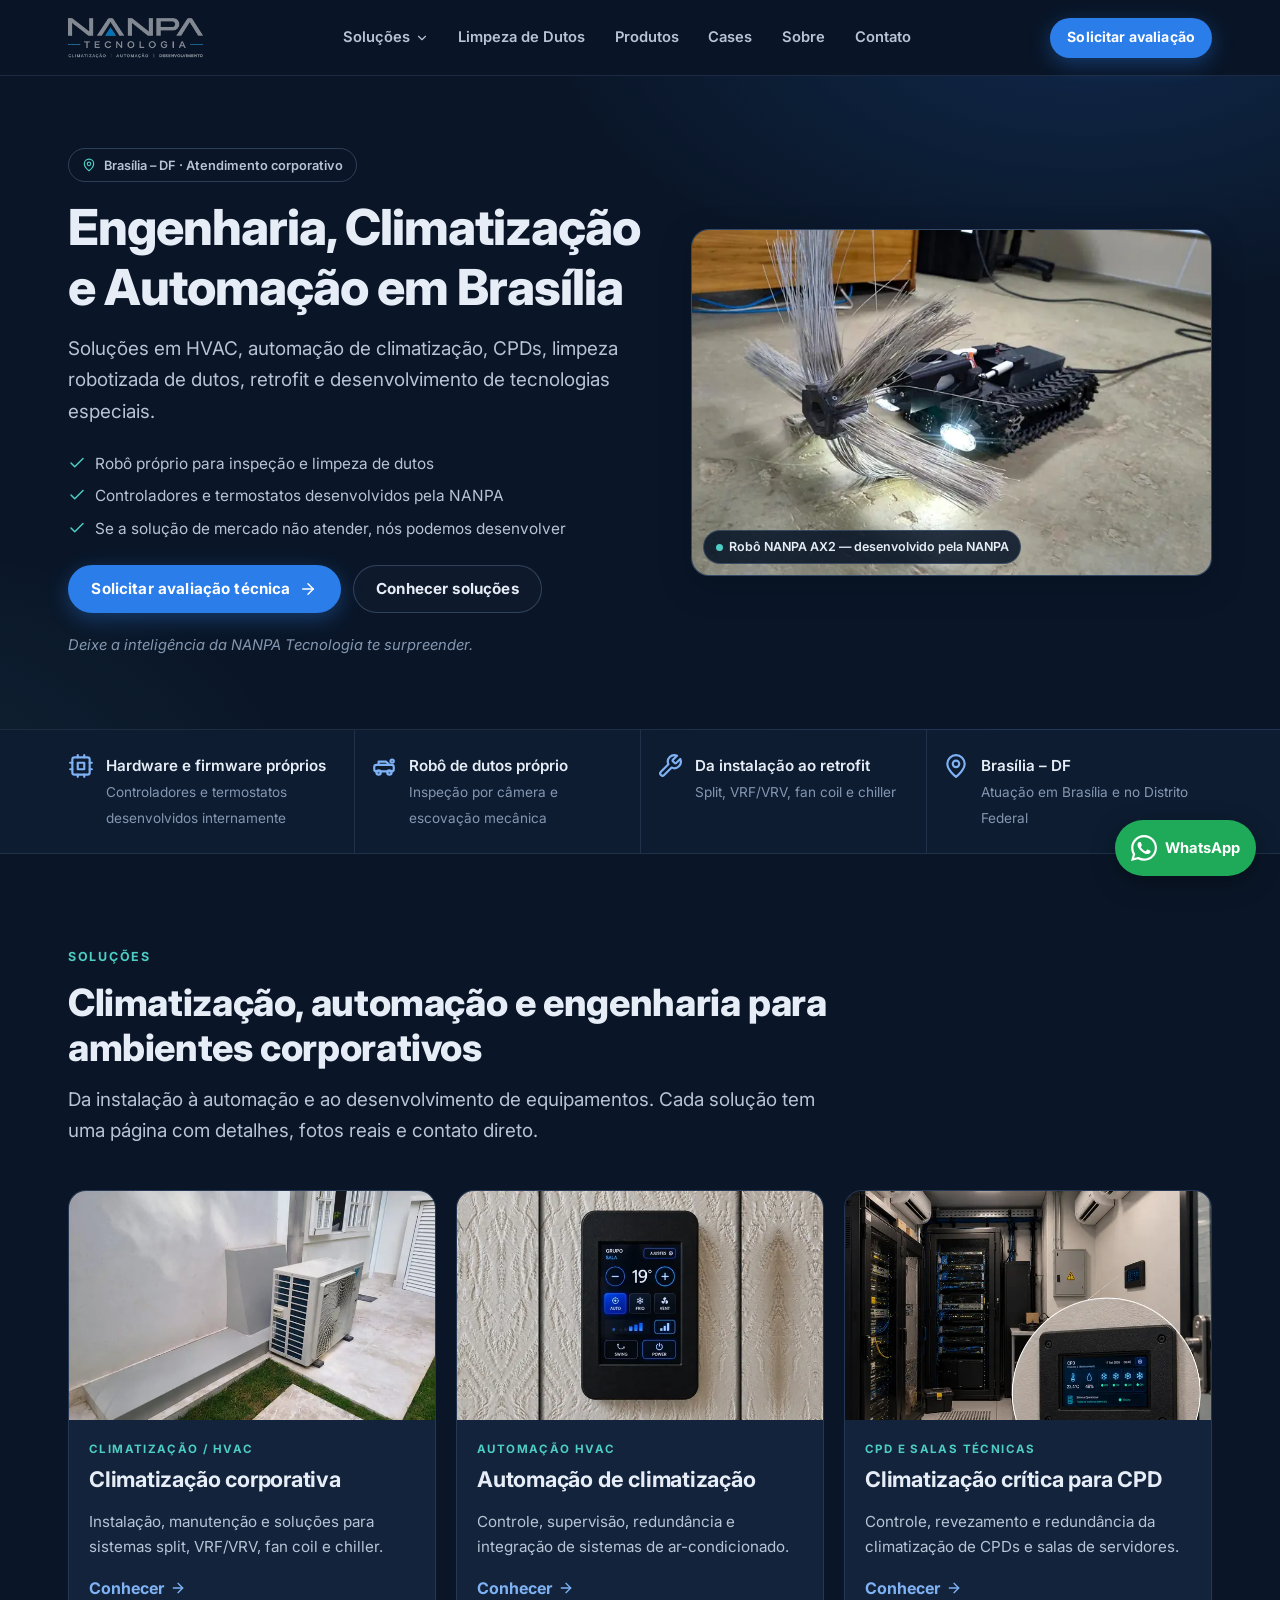
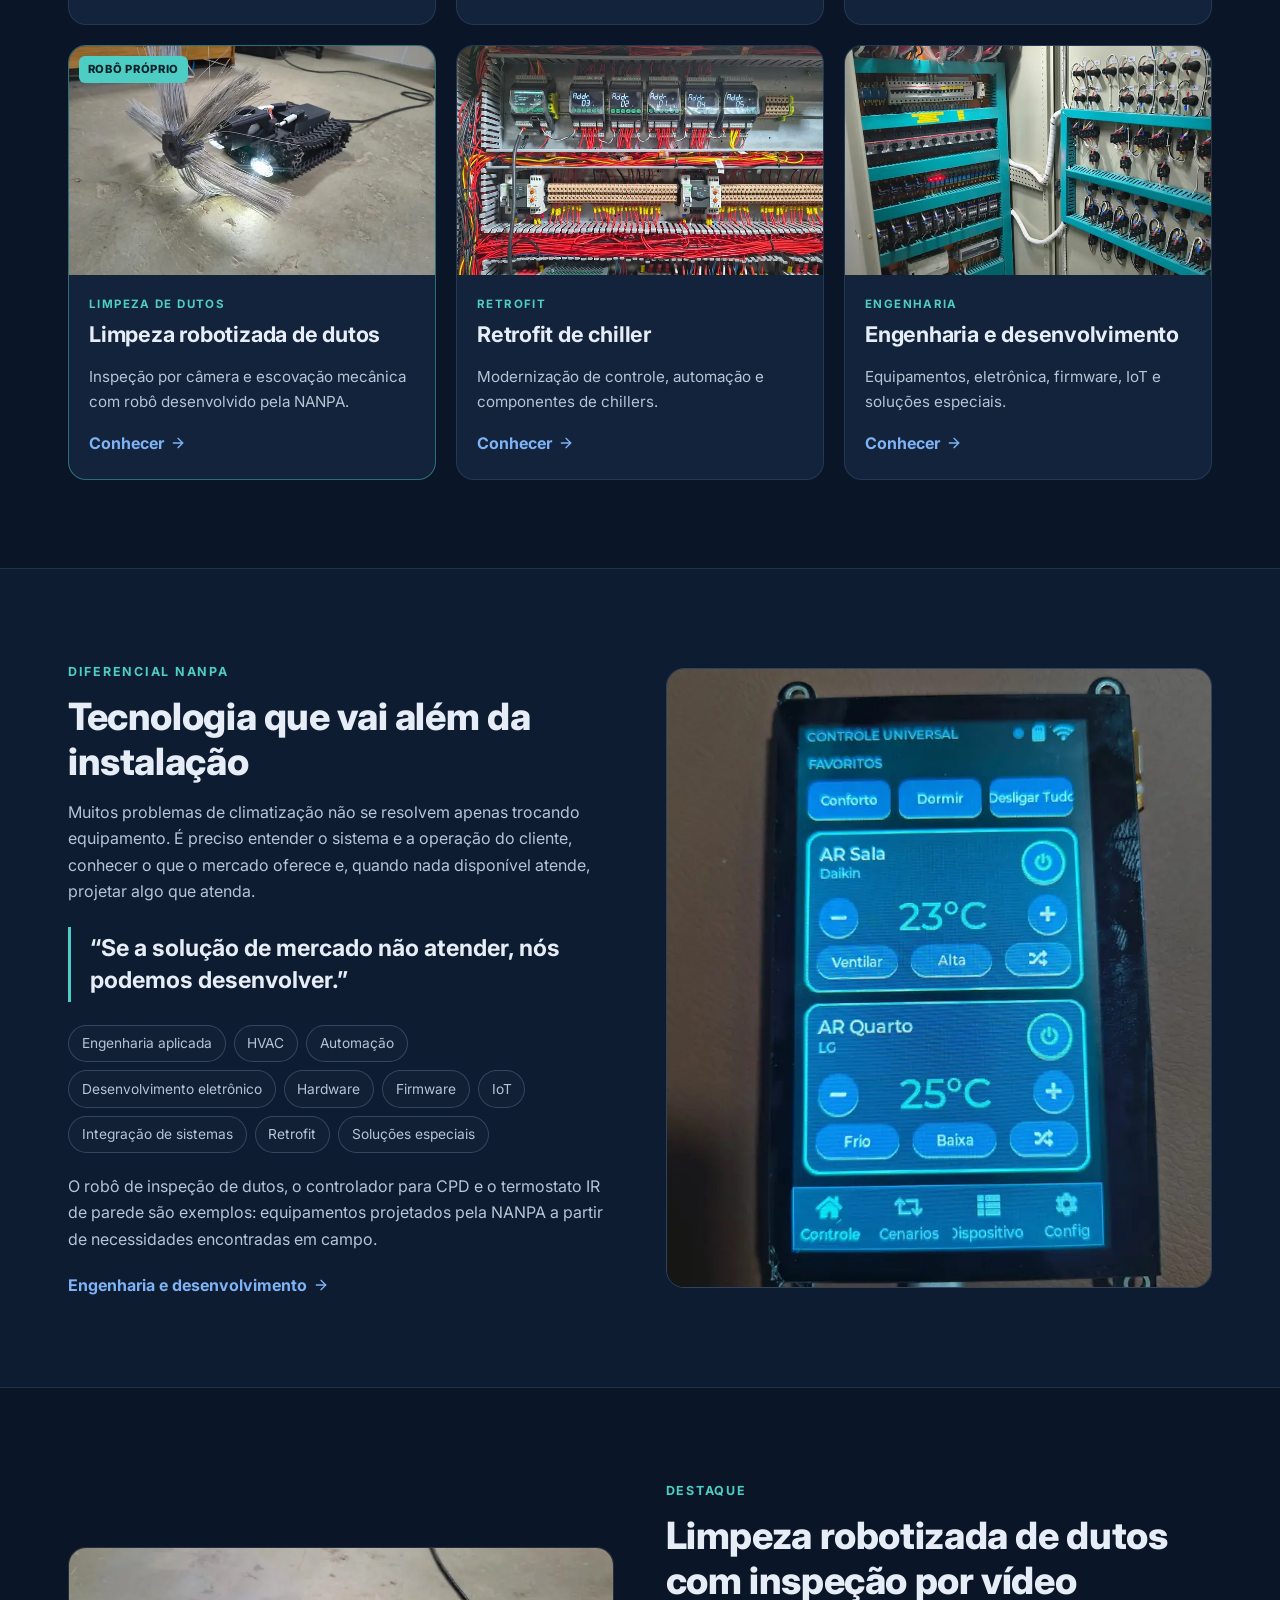
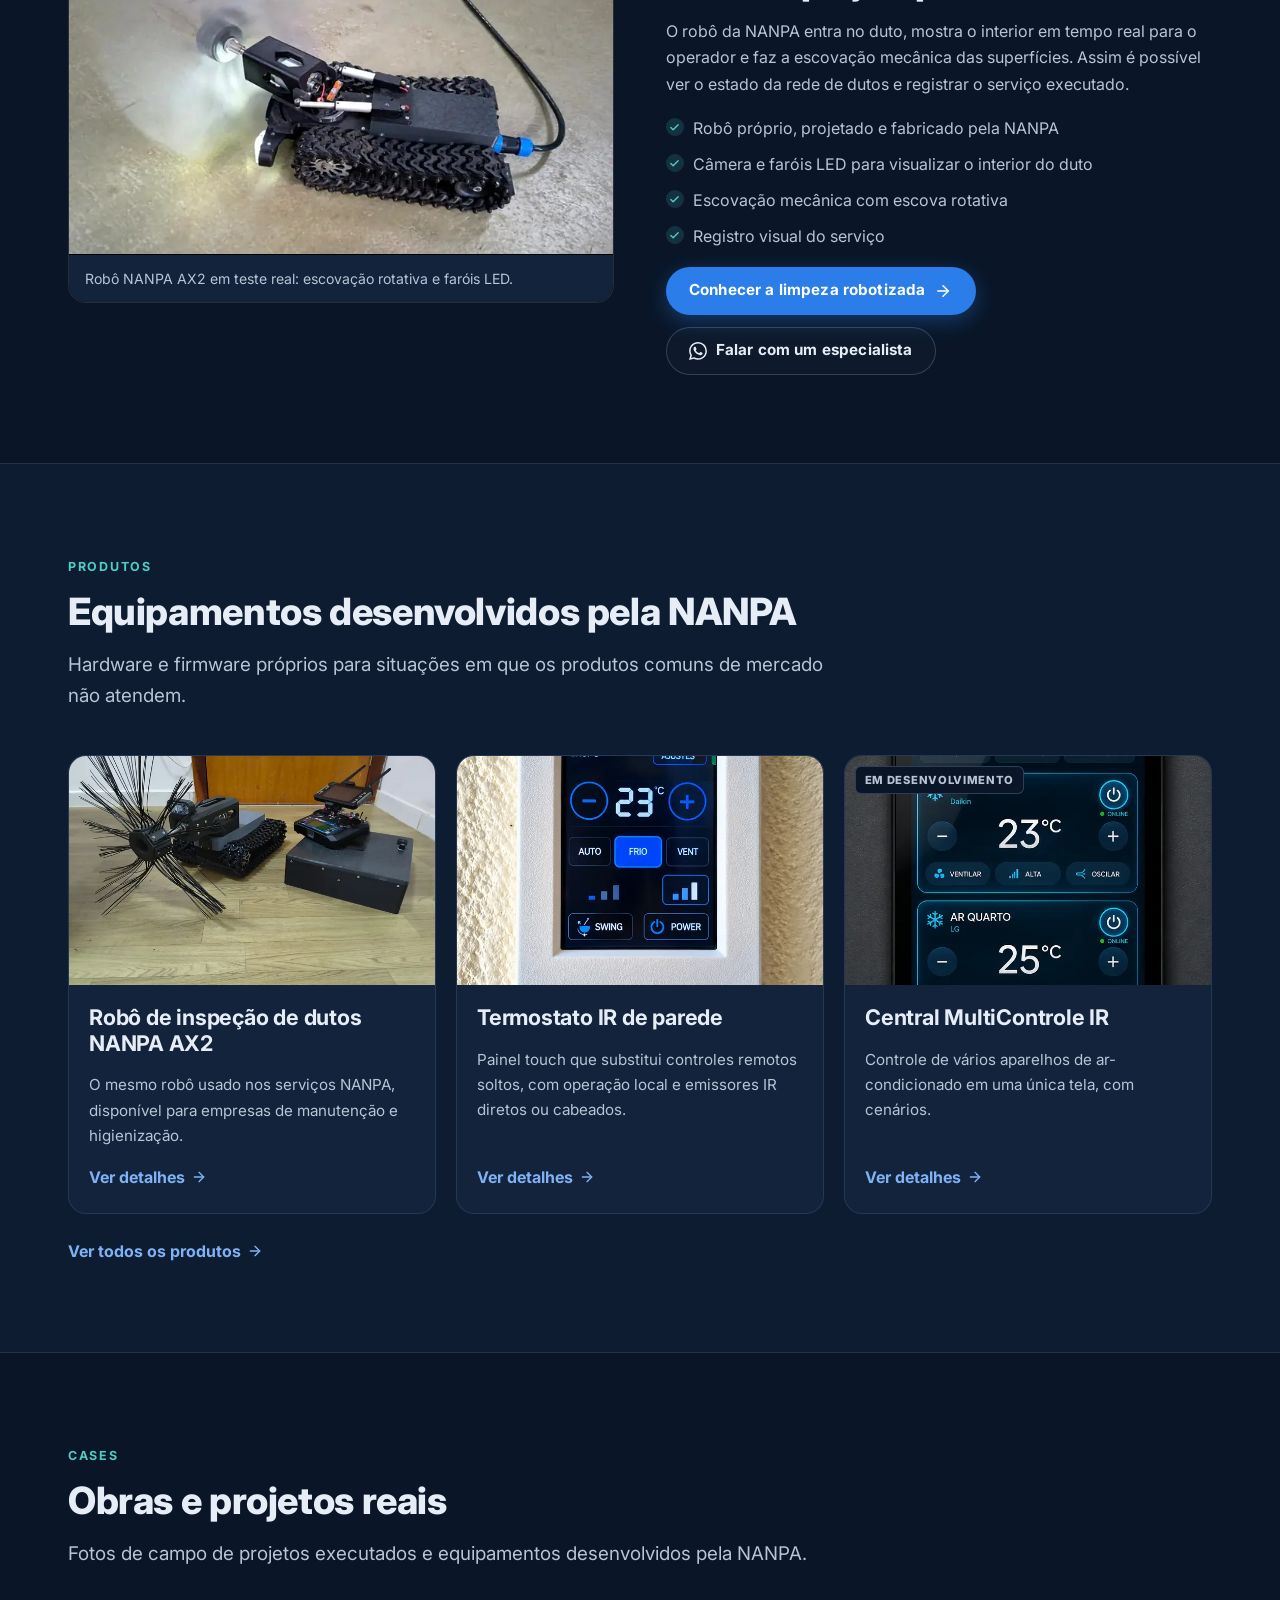
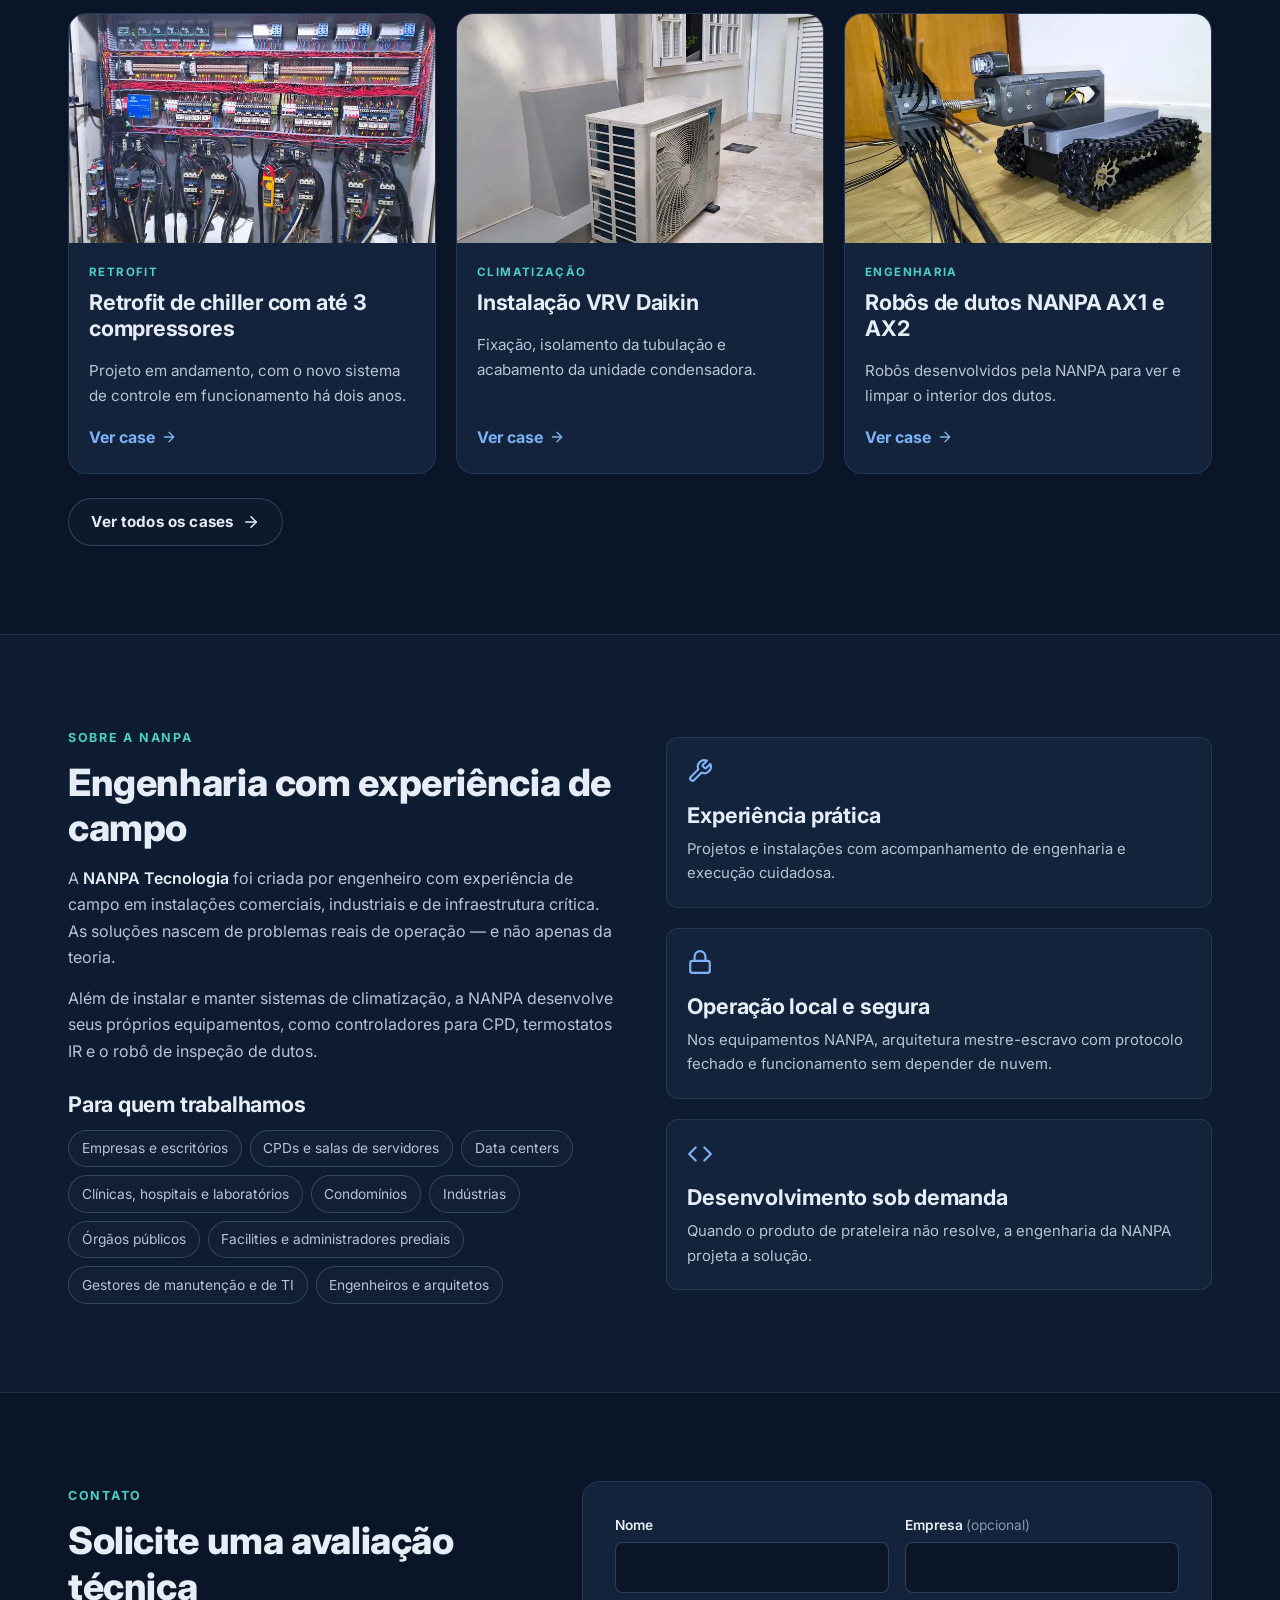
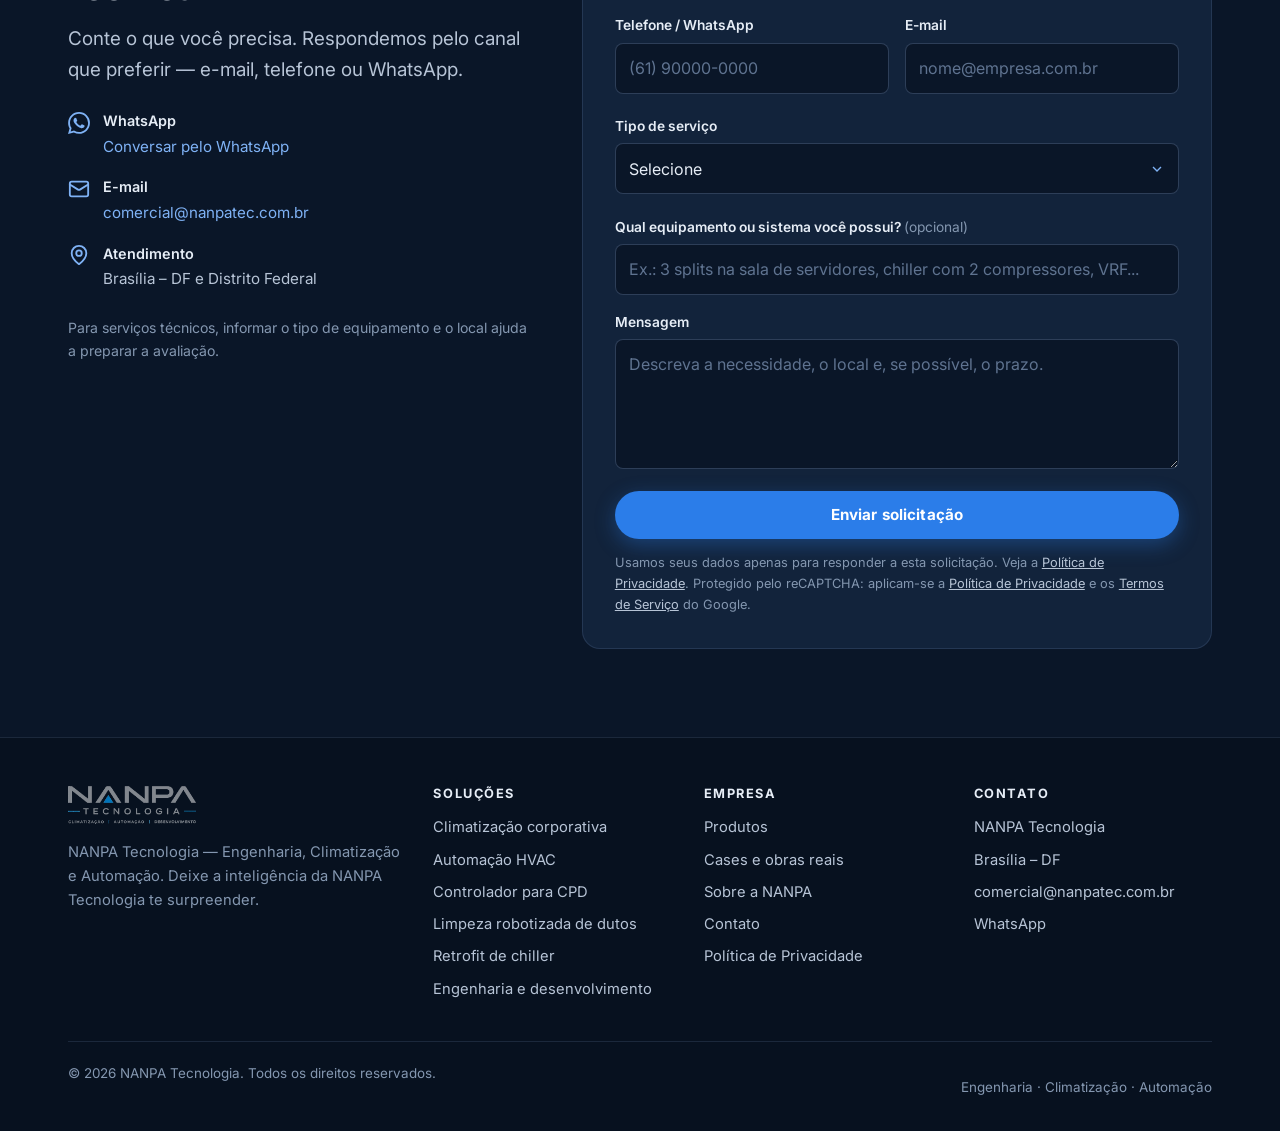
==== commit 0f93eae5: "chore: limpa imagens antigas e atualiza imagens/conteúdo do site" ====
--- a/index.html
+++ b/index.html
@@ -86,8 +86,8 @@
       <p class="hero-slogan">Deixe a inteligência da NANPA Tecnologia te surpreender.</p>
     </div>
     <figure class="hero-media">
-      <img src="/assets/img/opt/robo-dutos-nanpa-720.webp" srcset="/assets/img/opt/robo-dutos-nanpa-720.webp 720w, /assets/img/opt/robo-dutos-nanpa-1200.webp 1200w" sizes="(min-width: 960px) 50vw, 100vw" width="1200" height="800" alt="Robô de inspeção e limpeza de dutos desenvolvido pela NANPA, com escova rotativa e faróis LED" loading="eager" fetchpriority="high" decoding="async">
-      <figcaption class="media-tag"><span class="dot"></span>Robô de dutos desenvolvido pela NANPA</figcaption>
+      <img src="/assets/img/opt/robo-dutos-nanpa-720.webp" srcset="/assets/img/opt/robo-dutos-nanpa-720.webp 720w, /assets/img/opt/robo-dutos-nanpa-1200.webp 1200w" sizes="(min-width: 960px) 50vw, 100vw" width="1200" height="800" alt="Robô NANPA AX2 de inspeção e limpeza de dutos, com escova rotativa e faróis LED" loading="eager" fetchpriority="high" decoding="async">
+      <figcaption class="media-tag"><span class="dot"></span>Robô NANPA AX2 — desenvolvido pela NANPA</figcaption>
     </figure>
   </div>
 </section>
@@ -167,7 +167,7 @@
     </div>
     <figure class="video-card">
       <video src="/assets/img/real_duct_robot_demo.mp4" poster="/assets/img/opt/robo-dutos-farois-720.webp" muted loop playsinline data-autoplay preload="none" width="720" height="480" aria-label="Robô NANPA em operação com escova rotativa e faróis LED"></video>
-      <figcaption>Robô NANPA em teste real: escovação rotativa e faróis LED.</figcaption>
+      <figcaption>Robô NANPA AX2 em teste real: escovação rotativa e faróis LED.</figcaption>
     </figure>
   </div>
 </section>
@@ -180,8 +180,8 @@
     </div>
     <div class="grid grid-3">
       <a class="card" href="/produtos#robo-dutos">
-  <div class="card-media"><img src="/assets/img/opt/robo-dutos-estacao-controle-720.webp" srcset="/assets/img/opt/robo-dutos-estacao-controle-720.webp 720w, /assets/img/opt/robo-dutos-estacao-controle-1200.webp 1200w" sizes="(min-width: 1024px) 33vw, (min-width: 640px) 50vw, 100vw" width="1200" height="800" alt="Robô de inspeção de dutos NANPA com estação de controle" loading="lazy" decoding="async"></div>
-  <div class="card-body"><h3>Robô de inspeção de dutos</h3><p>O mesmo robô usado nos serviços NANPA, disponível para empresas de manutenção e higienização.</p><span class="link-arrow">Ver detalhes <svg viewBox="0 0 24 24" fill="none" stroke="currentColor" stroke-width="2" stroke-linecap="round" stroke-linejoin="round" aria-hidden="true"><path d="M5 12h14"/><path d="m12 5 7 7-7 7"/></svg></span></div>
+  <div class="card-media"><img src="/assets/img/opt/robo-dutos-estacao-controle-720.webp" srcset="/assets/img/opt/robo-dutos-estacao-controle-720.webp 720w, /assets/img/opt/robo-dutos-estacao-controle-1200.webp 1200w" sizes="(min-width: 1024px) 33vw, (min-width: 640px) 50vw, 100vw" width="1200" height="800" alt="Robô NANPA AX2 com estação de controle" loading="lazy" decoding="async"></div>
+  <div class="card-body"><h3>Robô de inspeção de dutos NANPA AX2</h3><p>O mesmo robô usado nos serviços NANPA, disponível para empresas de manutenção e higienização.</p><span class="link-arrow">Ver detalhes <svg viewBox="0 0 24 24" fill="none" stroke="currentColor" stroke-width="2" stroke-linecap="round" stroke-linejoin="round" aria-hidden="true"><path d="M5 12h14"/><path d="m12 5 7 7-7 7"/></svg></span></div>
 </a><a class="card" href="/produtos#termostato">
   <div class="card-media"><img src="/assets/img/opt/termostato-tela-grupo-720.webp" srcset="/assets/img/opt/termostato-tela-grupo-720.webp 720w, /assets/img/opt/termostato-tela-grupo-1086.webp 1086w" sizes="(min-width: 1024px) 33vw, (min-width: 640px) 50vw, 100vw" width="1086" height="1448" alt="Termostato IR de parede NANPA em modo grupo" loading="lazy" decoding="async"></div>
   <div class="card-body"><h3>Termostato IR de parede</h3><p>Painel touch que substitui controles remotos soltos, com operação local e emissores IR diretos ou cabeados.</p><span class="link-arrow">Ver detalhes <svg viewBox="0 0 24 24" fill="none" stroke="currentColor" stroke-width="2" stroke-linecap="round" stroke-linejoin="round" aria-hidden="true"><path d="M5 12h14"/><path d="m12 5 7 7-7 7"/></svg></span></div>
@@ -208,8 +208,8 @@
   <div class="card-media"><img src="/assets/img/opt/vrv-daikin-condensadora-720.webp" srcset="/assets/img/opt/vrv-daikin-condensadora-720.webp 720w, /assets/img/opt/vrv-daikin-condensadora-1200.webp 1200w" sizes="(min-width: 1024px) 33vw, (min-width: 640px) 50vw, 100vw" width="1200" height="1600" alt="Condensadora VRV Daikin instalada" loading="lazy" decoding="async"></div>
   <div class="card-body"><span class="card-label">Climatização</span><h3>Instalação VRV Daikin</h3><p>Fixação, isolamento da tubulação e acabamento da unidade condensadora.</p><span class="link-arrow">Ver case <svg viewBox="0 0 24 24" fill="none" stroke="currentColor" stroke-width="2" stroke-linecap="round" stroke-linejoin="round" aria-hidden="true"><path d="M5 12h14"/><path d="m12 5 7 7-7 7"/></svg></span></div>
 </a><a class="card" href="/cases#robo-dutos">
-  <div class="card-media"><img src="/assets/img/opt/robo-dutos-mecanismo-720.webp" srcset="/assets/img/opt/robo-dutos-mecanismo-720.webp 720w, /assets/img/opt/robo-dutos-mecanismo-1200.webp 1200w" sizes="(min-width: 1024px) 33vw, (min-width: 640px) 50vw, 100vw" width="1200" height="800" alt="Mecanismo e escova do robô de dutos NANPA" loading="lazy" decoding="async"></div>
-  <div class="card-body"><span class="card-label">Engenharia</span><h3>Robô de inspeção de dutos</h3><p>Equipamento projetado e fabricado pela NANPA para ver e limpar o interior dos dutos.</p><span class="link-arrow">Ver case <svg viewBox="0 0 24 24" fill="none" stroke="currentColor" stroke-width="2" stroke-linecap="round" stroke-linejoin="round" aria-hidden="true"><path d="M5 12h14"/><path d="m12 5 7 7-7 7"/></svg></span></div>
+  <div class="card-media"><img src="/assets/img/opt/robo-dutos-mecanismo-720.webp" srcset="/assets/img/opt/robo-dutos-mecanismo-720.webp 720w, /assets/img/opt/robo-dutos-mecanismo-1200.webp 1200w" sizes="(min-width: 1024px) 33vw, (min-width: 640px) 50vw, 100vw" width="1200" height="800" alt="Mecanismo e escova do robô NANPA AX2" loading="lazy" decoding="async"></div>
+  <div class="card-body"><span class="card-label">Engenharia</span><h3>Robôs de dutos NANPA AX1 e AX2</h3><p>Robôs desenvolvidos pela NANPA para ver e limpar o interior dos dutos.</p><span class="link-arrow">Ver case <svg viewBox="0 0 24 24" fill="none" stroke="currentColor" stroke-width="2" stroke-linecap="round" stroke-linejoin="round" aria-hidden="true"><path d="M5 12h14"/><path d="m12 5 7 7-7 7"/></svg></span></div>
 </a>
     </div>
     <p style="margin-top:1.5rem"><a class="btn btn-ghost" href="/cases">Ver todos os cases <svg viewBox="0 0 24 24" fill="none" stroke="currentColor" stroke-width="2" stroke-linecap="round" stroke-linejoin="round" aria-hidden="true"><path d="M5 12h14"/><path d="m12 5 7 7-7 7"/></svg></a></p>
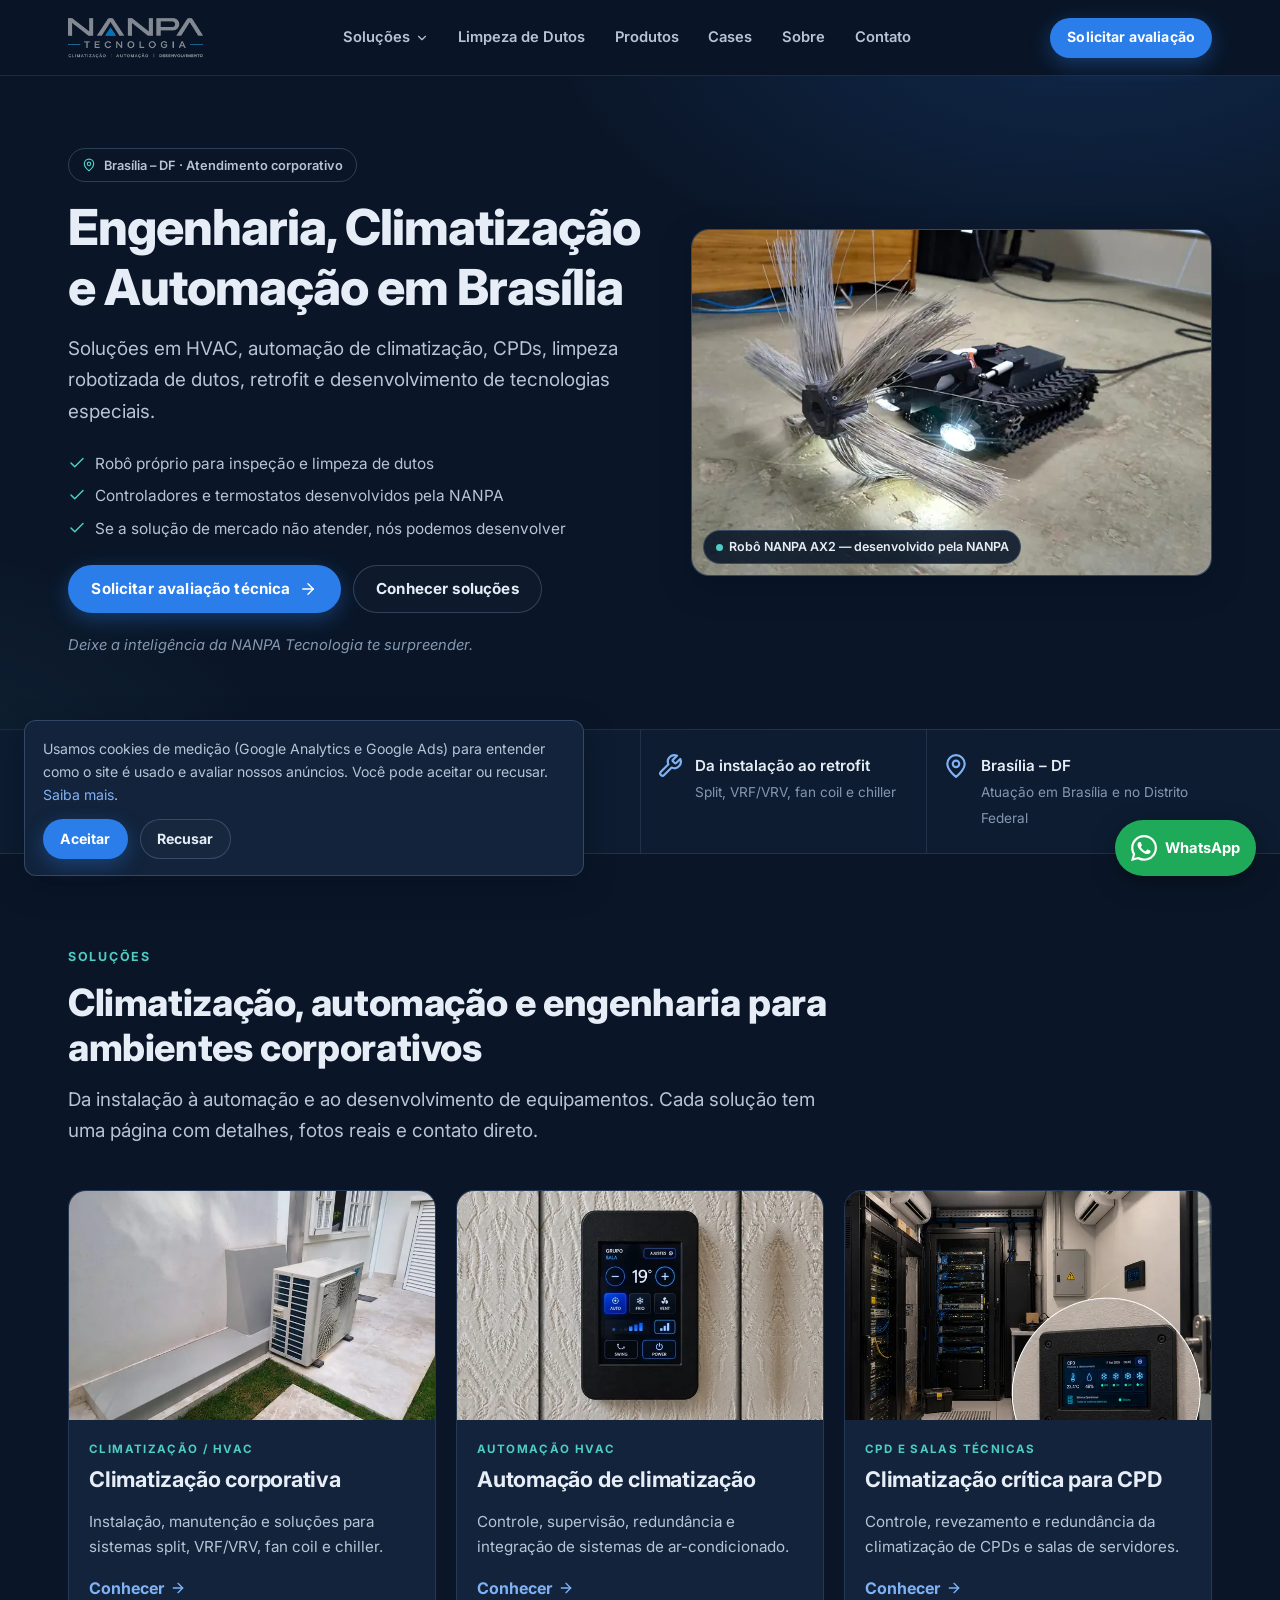
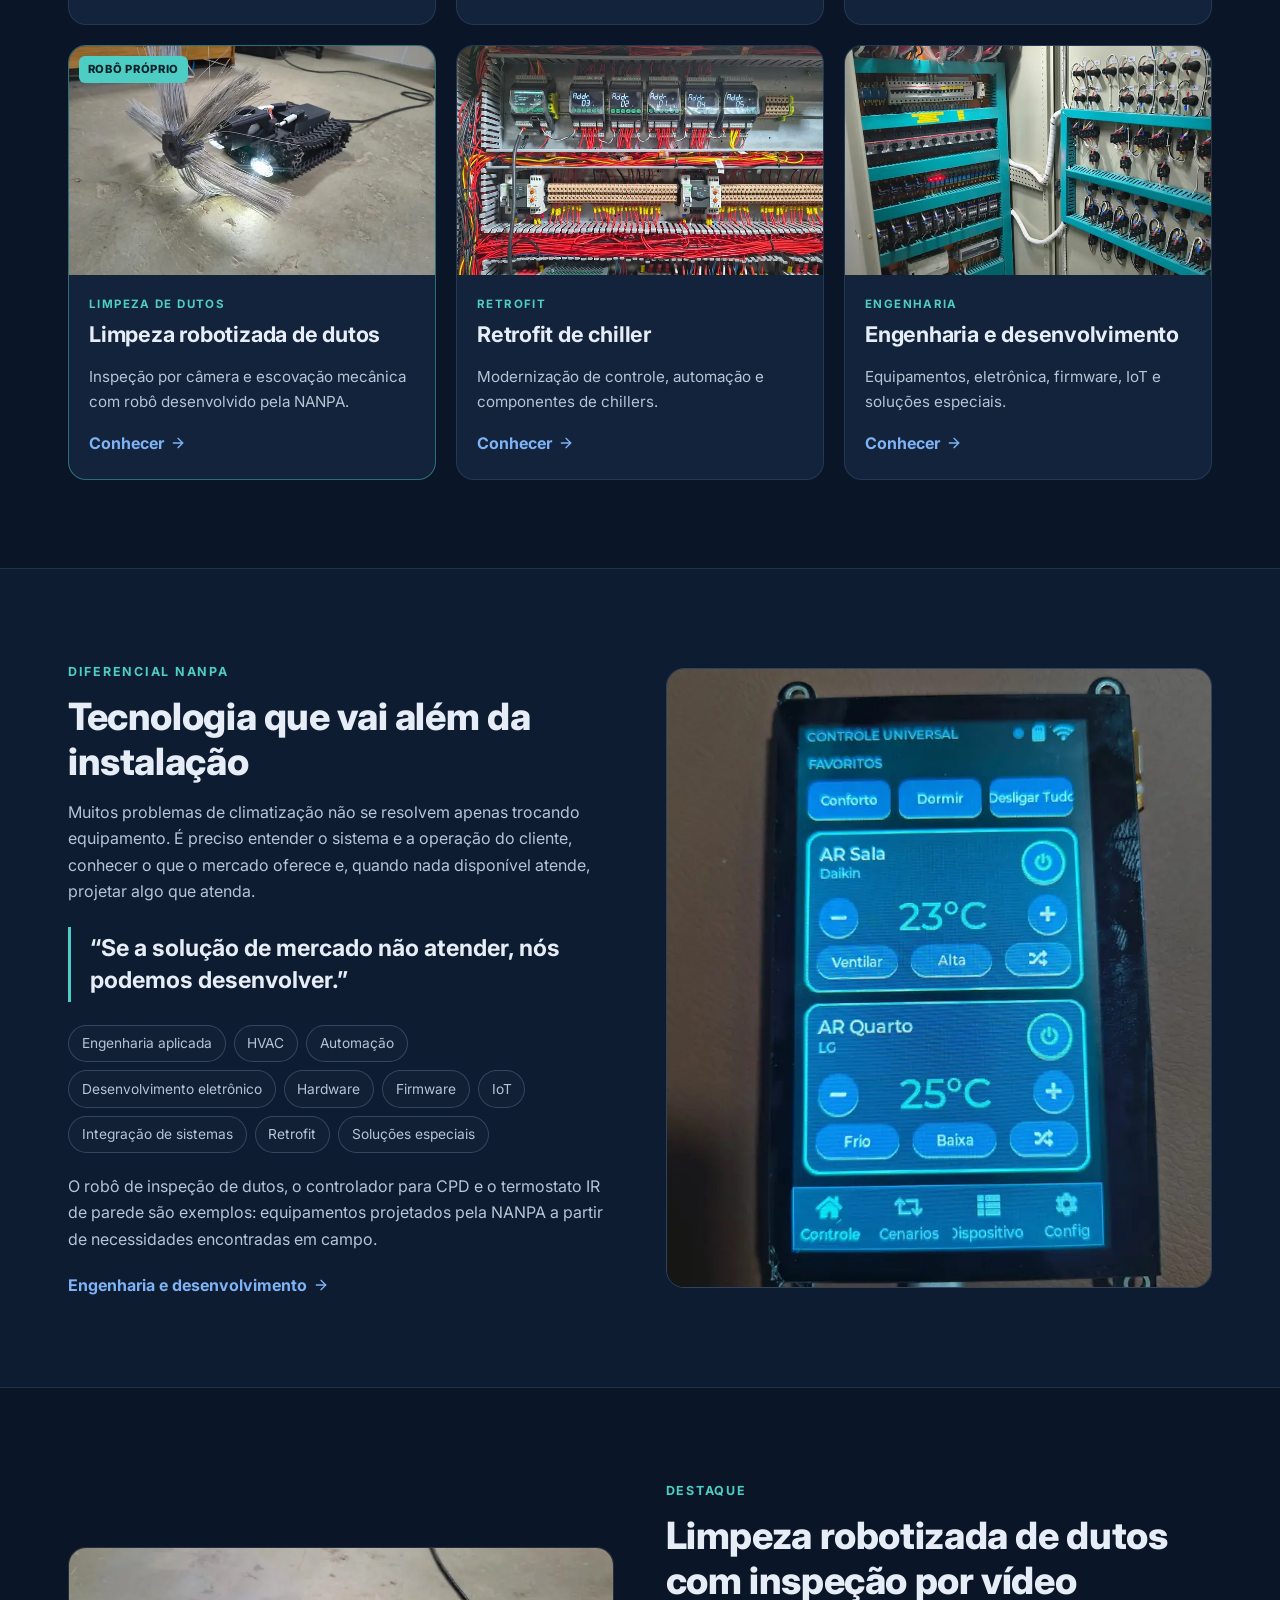
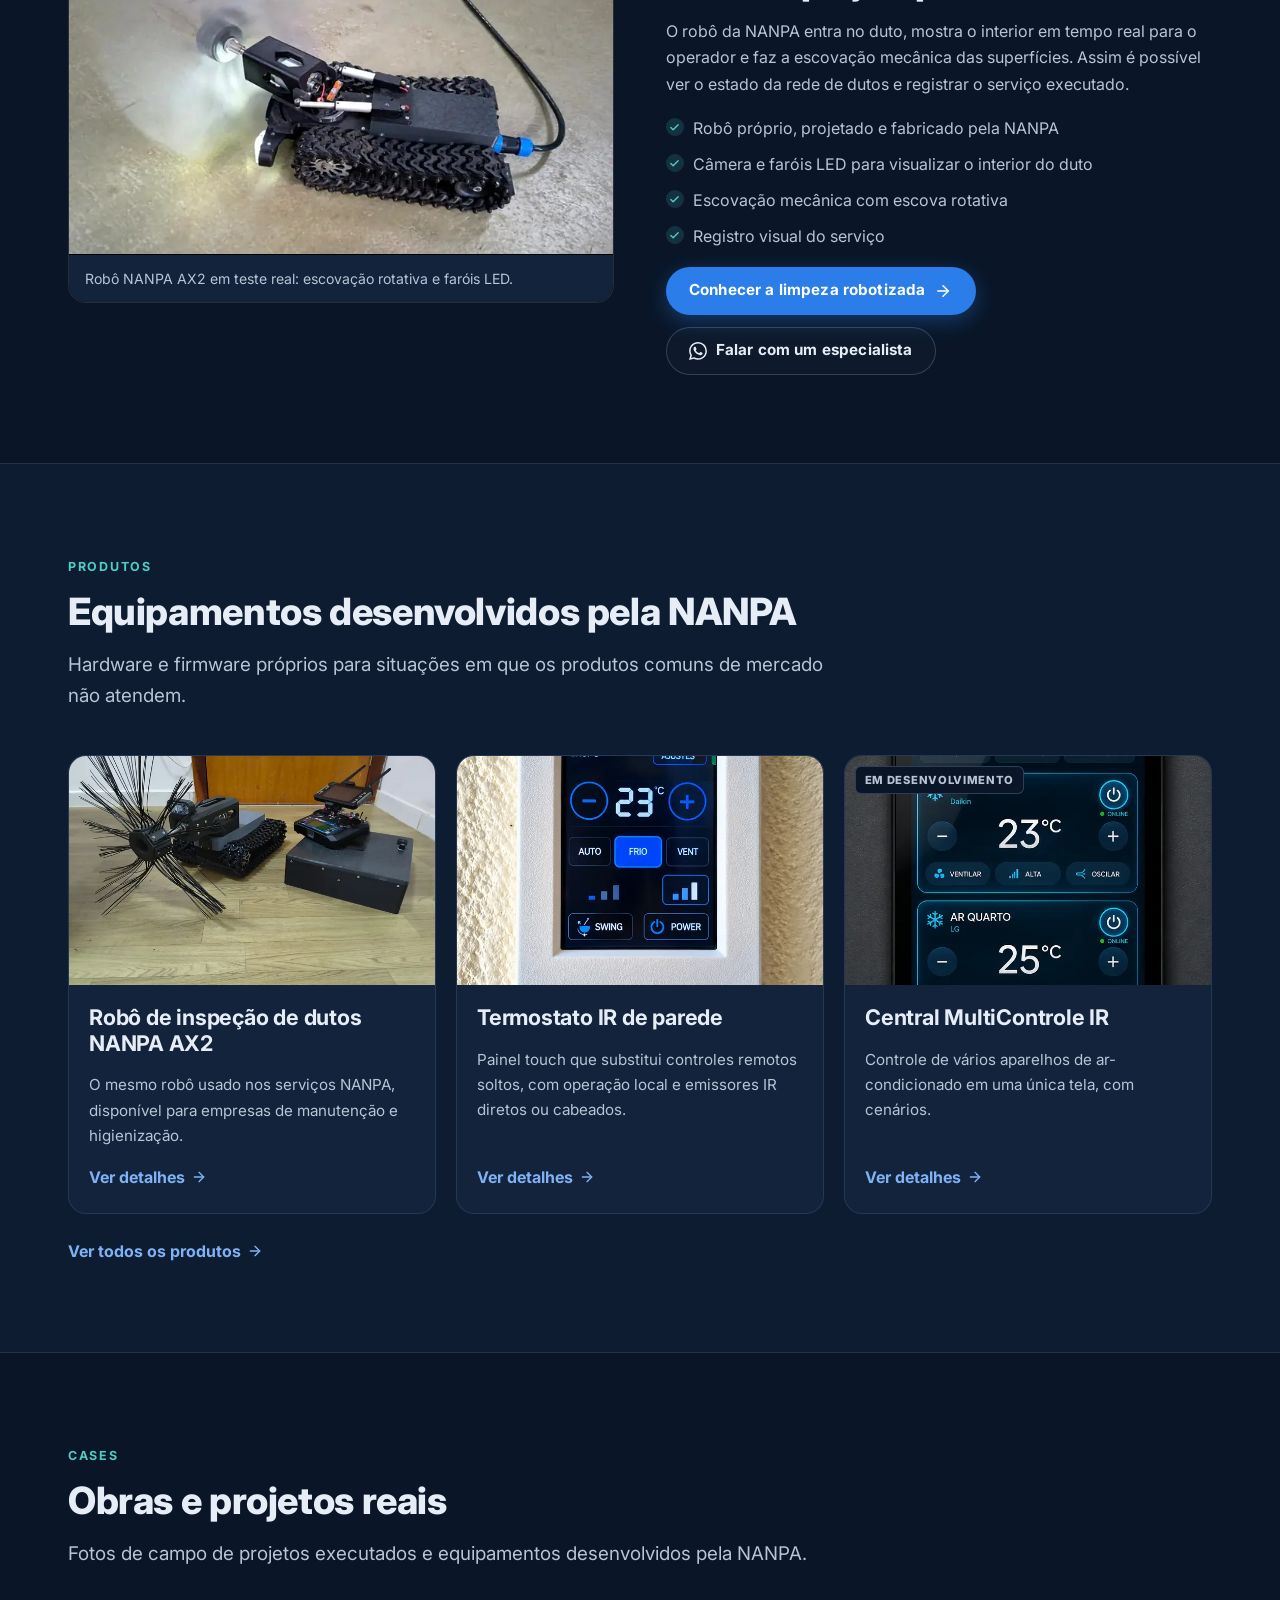
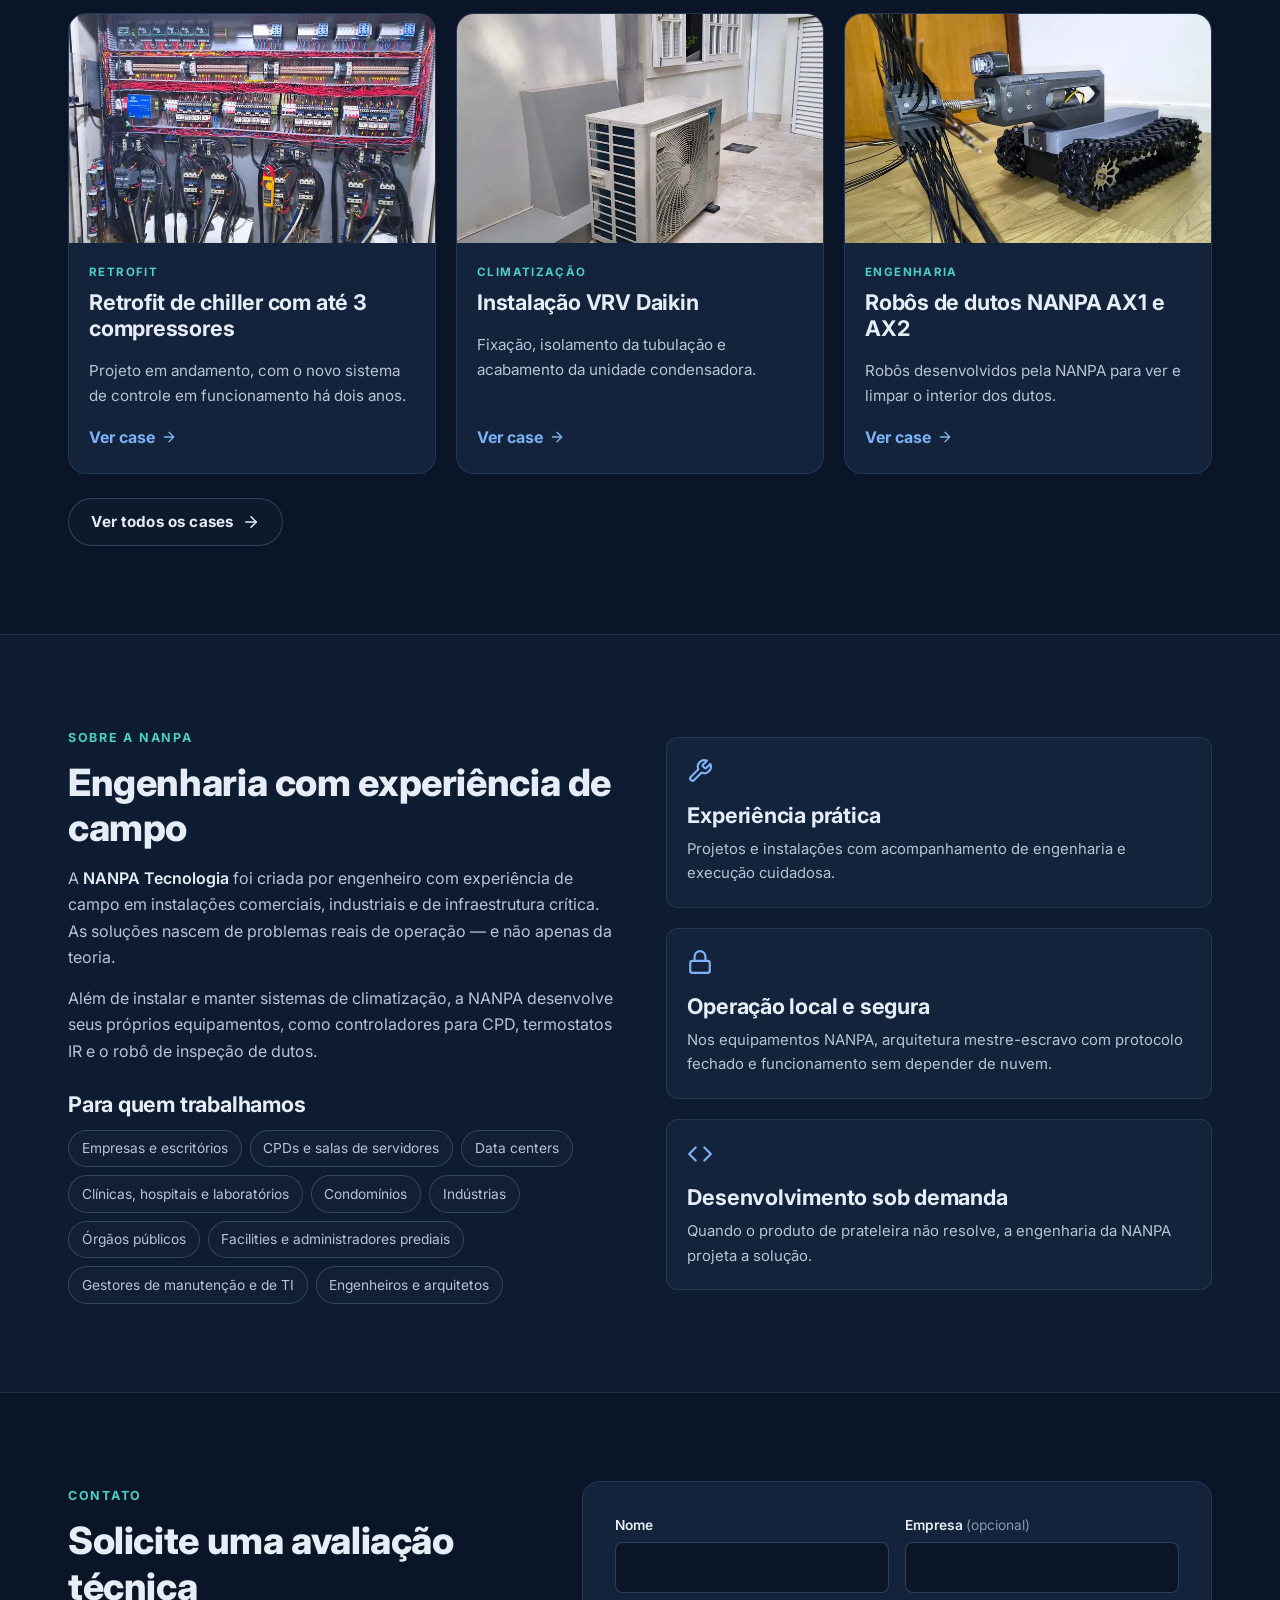
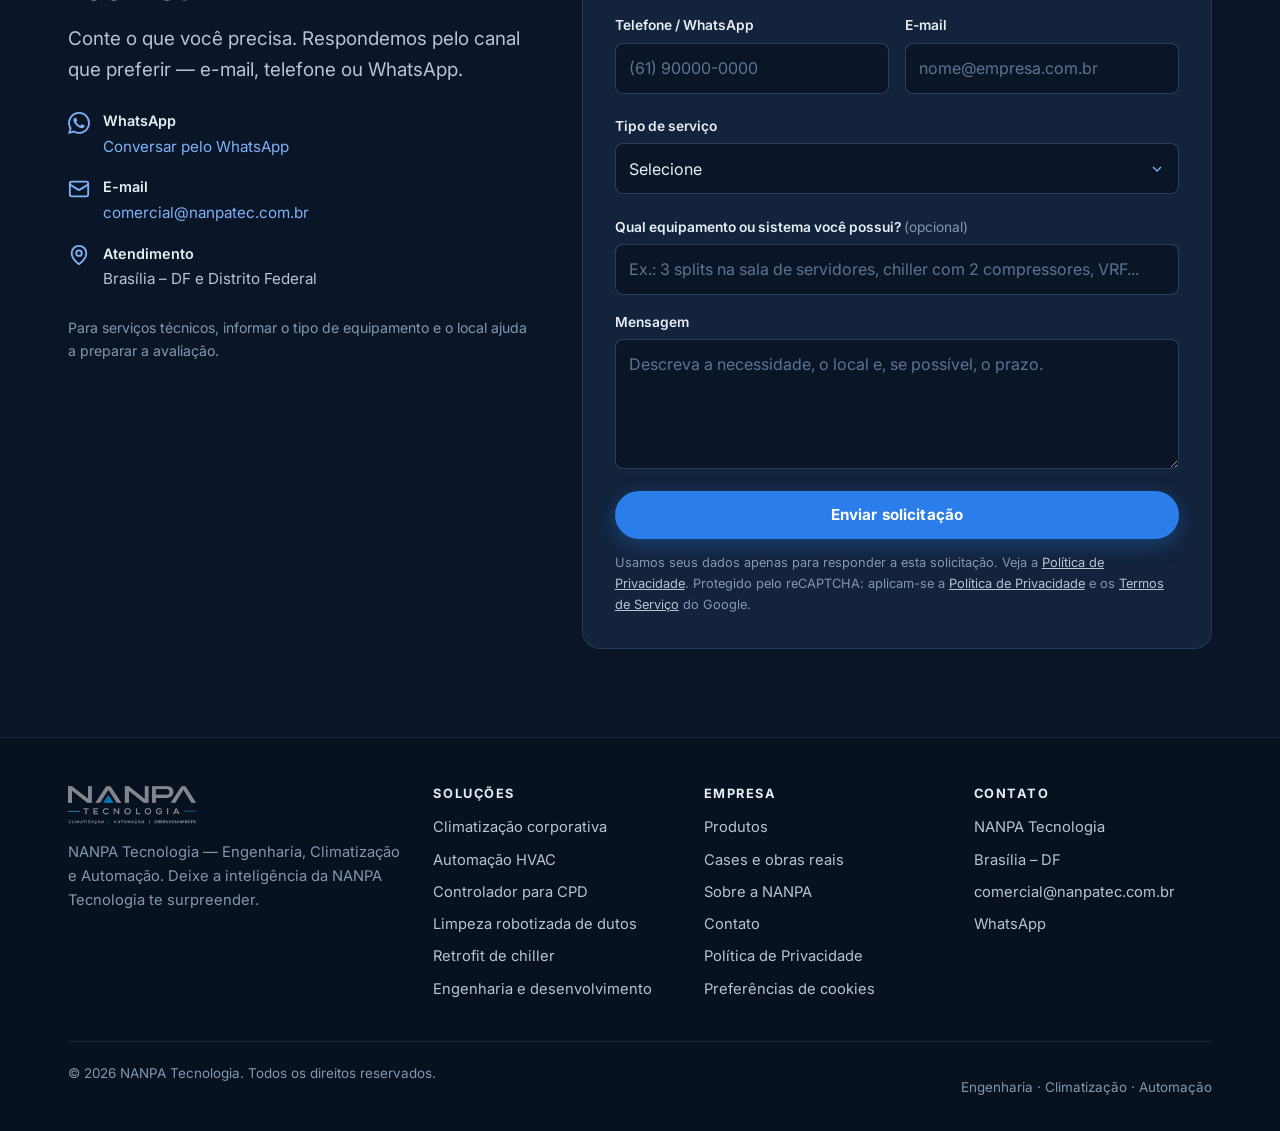
==== commit a7d464a4: "feat: centraliza inicialização do Google Analytics/Tag Manager e atualiza cabeçalhos CSP" ====
--- a/index.html
+++ b/index.html
@@ -1,6 +1,9 @@
 <!DOCTYPE html>
 <html lang="pt-BR">
 <head>
+<!-- Google tag (gtag.js) — Google Ads AW-362399380 -->
+<script async src="https://www.googletagmanager.com/gtag/js?id=AW-362399380"></script>
+<script src="/js/gtag-init.js?v=1.0.0"></script>
 <meta charset="UTF-8">
 <meta name="viewport" content="width=device-width, initial-scale=1">
 <title>NANPA Tecnologia | Engenharia, Climatização e Automação em Brasília</title>
@@ -31,7 +34,7 @@
 <link rel="stylesheet" href="https://fonts.googleapis.com/css2?family=Inter:wght@400;500;600;700;800&amp;display=swap">
 <link rel="preload" as="image" href="/assets/img/opt/robo-dutos-nanpa-720.webp" imagesrcset="/assets/img/opt/robo-dutos-nanpa-720.webp 720w, /assets/img/opt/robo-dutos-nanpa-1200.webp 1200w" imagesizes="(min-width: 960px) 50vw, 100vw" fetchpriority="high">
 <link rel="stylesheet" href="/css/site.css?v=3.0.0">
-<script src="/js/main.js?v=3.0.0" defer></script>
+<script src="/js/main.js?v=3.1.0" defer></script>
 <script type="application/ld+json">{"@context":"https://schema.org","@graph":[{"@type":"HVACBusiness","@id":"https://nanpatec.com.br/#empresa","name":"NANPA Tecnologia","alternateName":"NANPA Tecnologia — Engenharia, Climatização e Automação","url":"https://nanpatec.com.br/","logo":"https://nanpatec.com.br/assets/img/opt/logo-nanpa.png","image":"https://nanpatec.com.br/assets/img/og-nanpa-tecnologia.jpg","email":"comercial@nanpatec.com.br","slogan":"Deixe a inteligência da NANPA Tecnologia te surpreender.","description":"Engenharia, climatização e automação em Brasília-DF: HVAC corporativo, automação para CPD, limpeza robotizada de dutos, retrofit de chiller e desenvolvimento de soluções especiais.","address":{"@type":"PostalAddress","addressLocality":"Brasília","addressRegion":"DF","addressCountry":"BR"},"areaServed":[{"@type":"City","name":"Brasília"},{"@type":"AdministrativeArea","name":"Distrito Federal"}],"knowsAbout":["HVAC","Climatização corporativa","Automação de ar-condicionado","Climatização de CPD","Limpeza de dutos de ar-condicionado","Retrofit de chiller","Desenvolvimento eletrônico","Firmware","IoT"]},{"@type":"WebSite","@id":"https://nanpatec.com.br/#site","url":"https://nanpatec.com.br/","name":"NANPA Tecnologia","inLanguage":"pt-BR","publisher":{"@id":"https://nanpatec.com.br/#empresa"}}]}</script>
 </head>
 <body data-wa-topic="geral" data-page-key="home">
